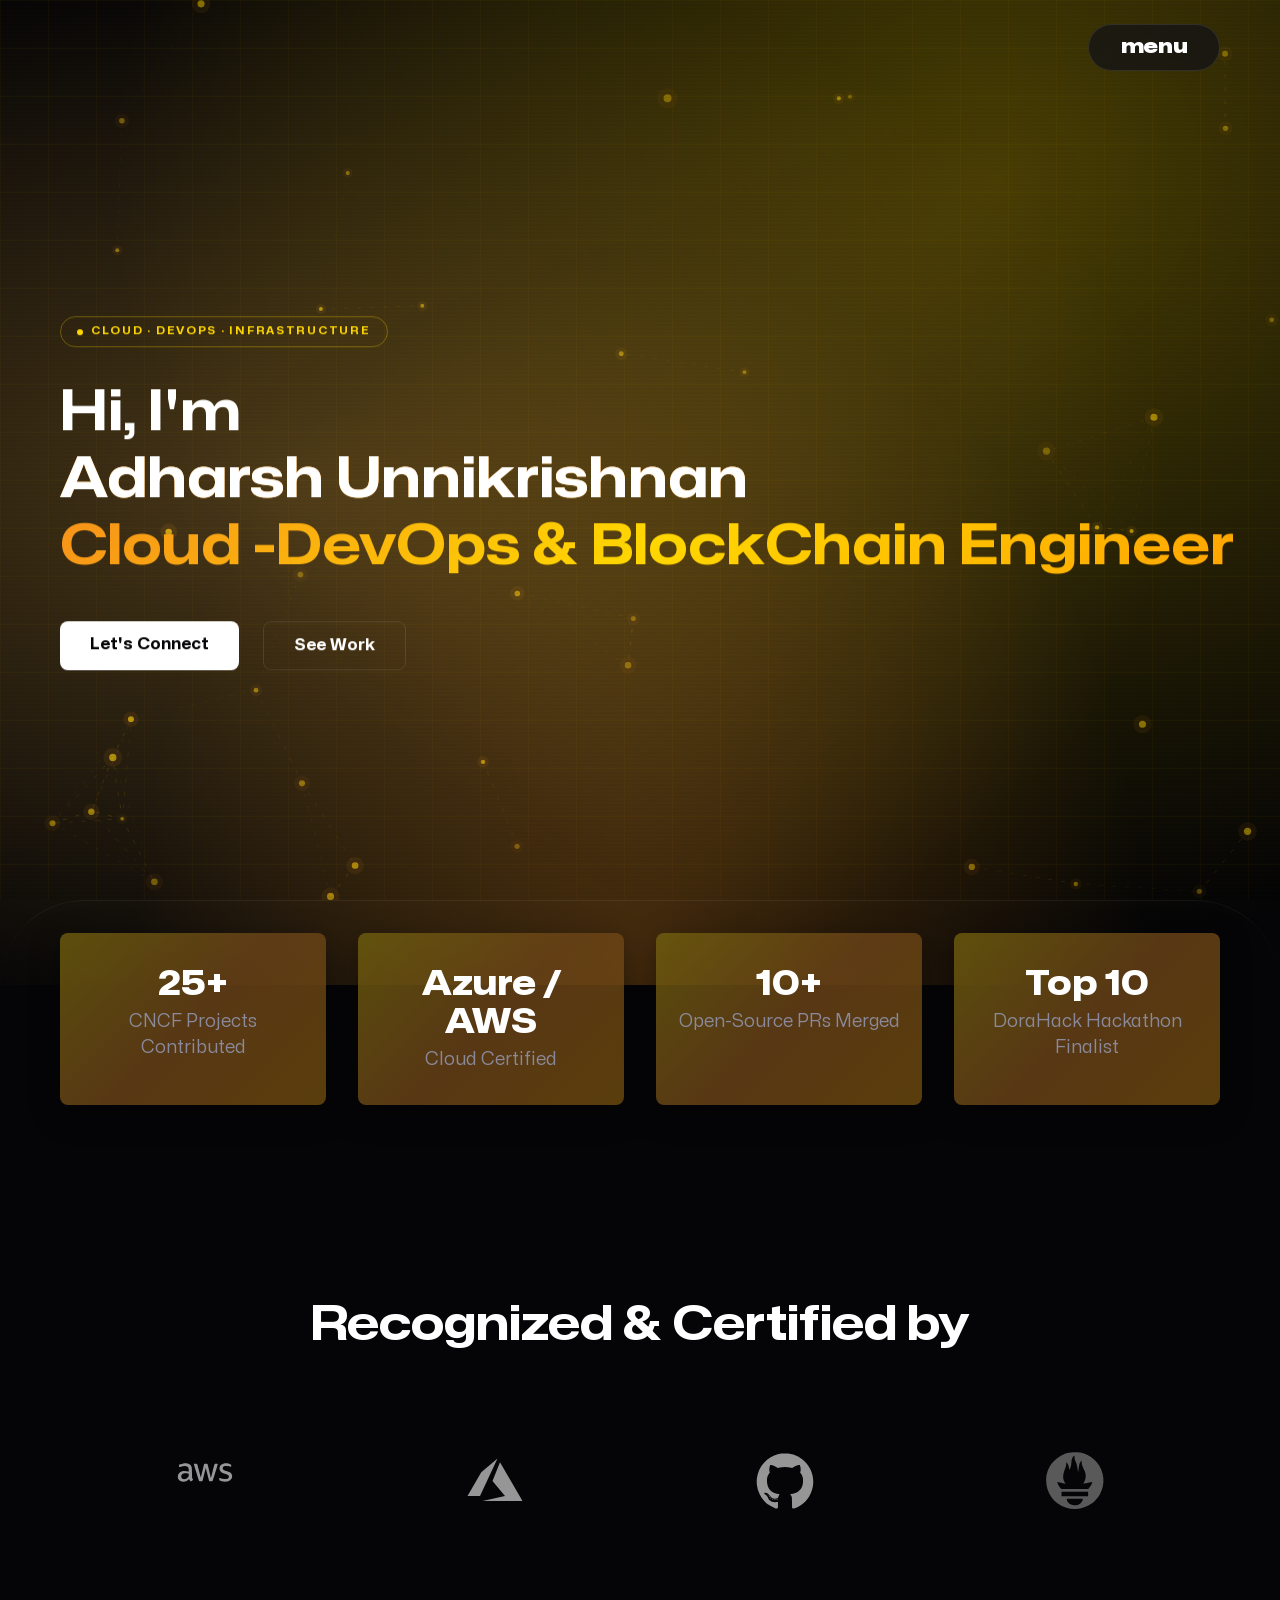
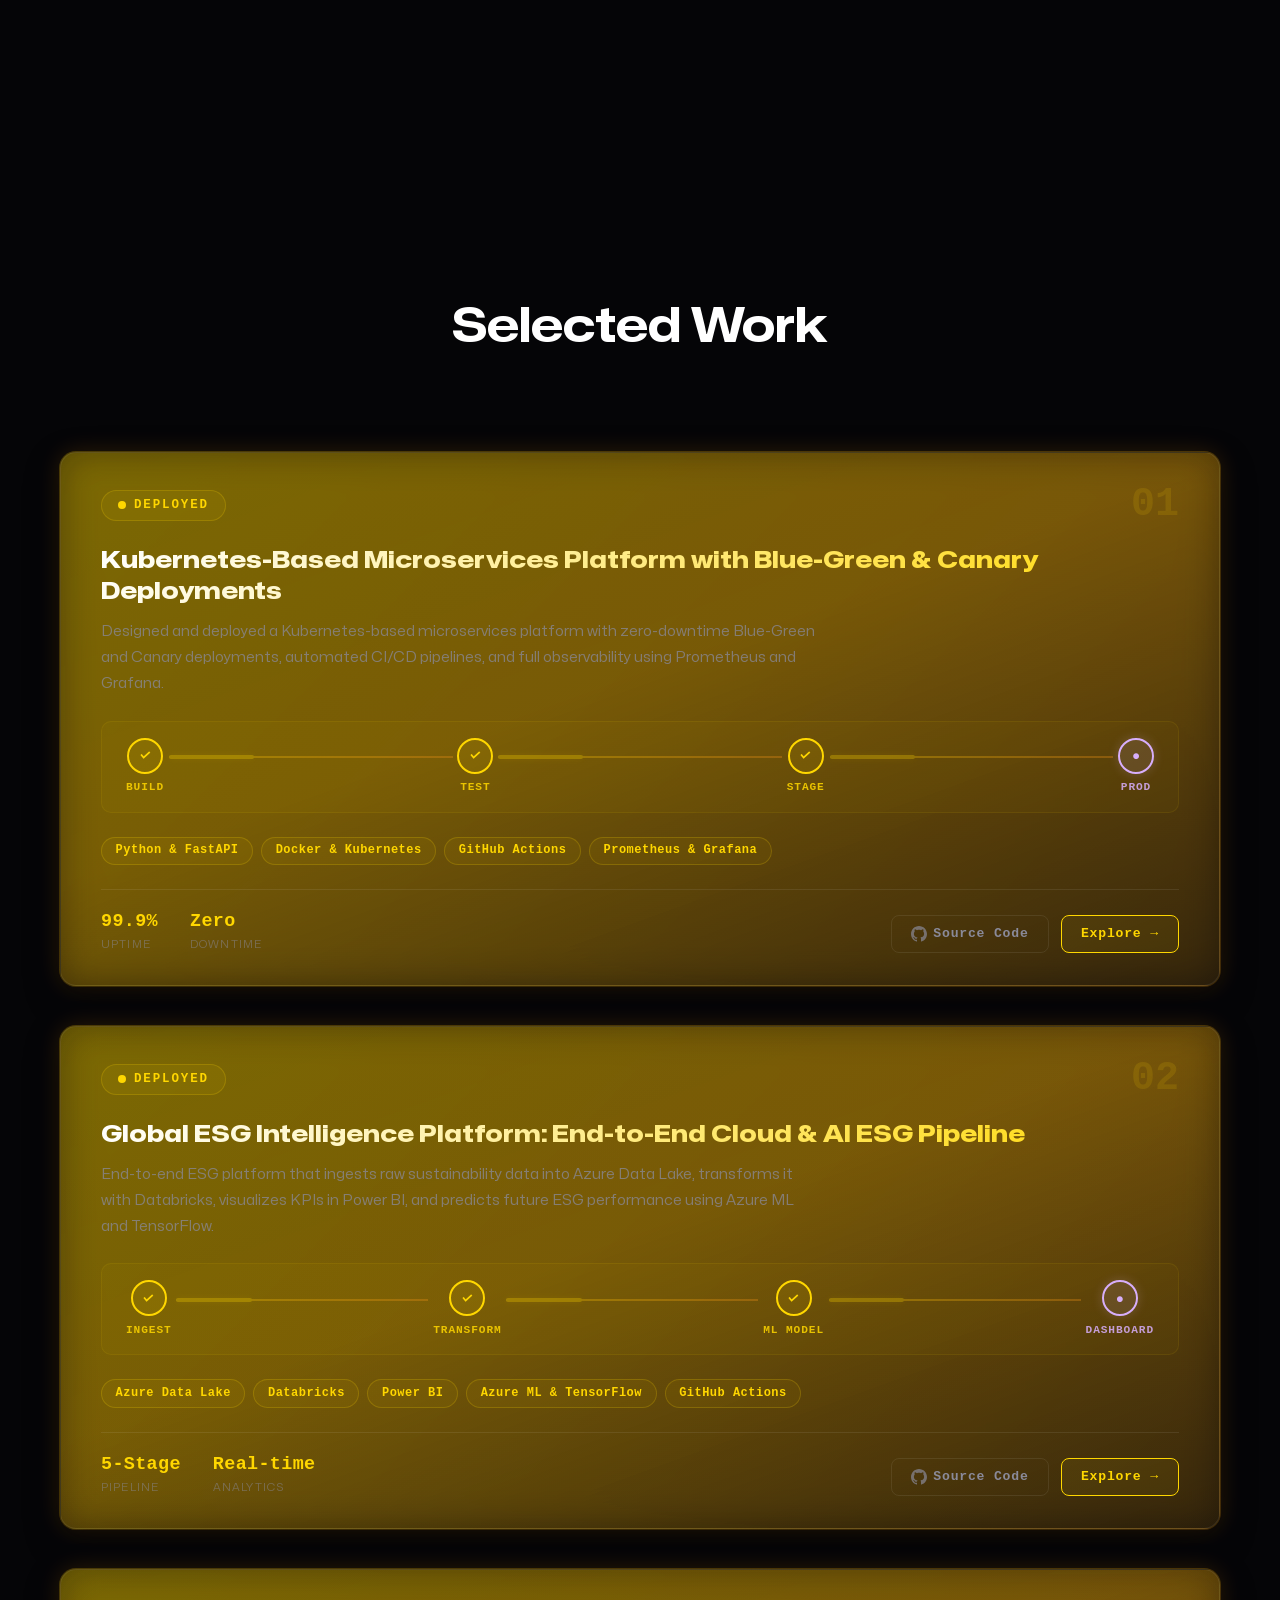
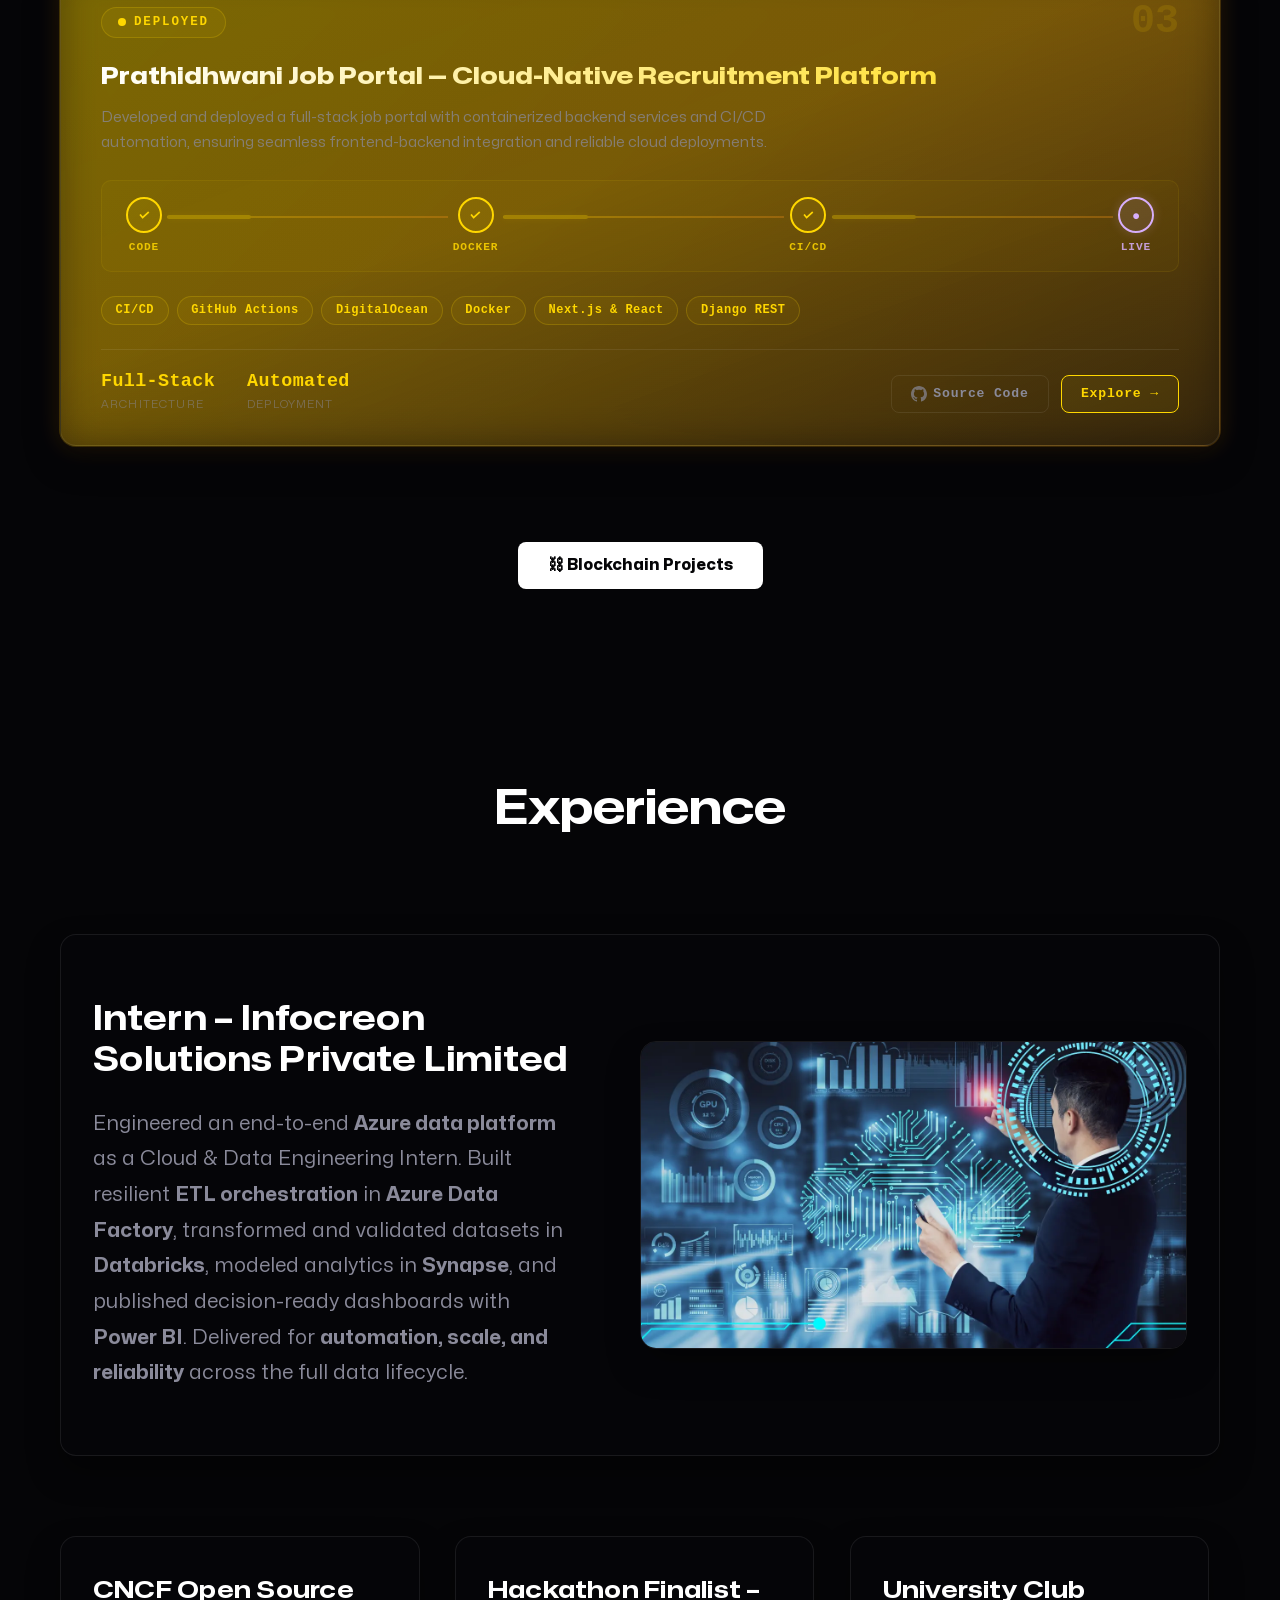
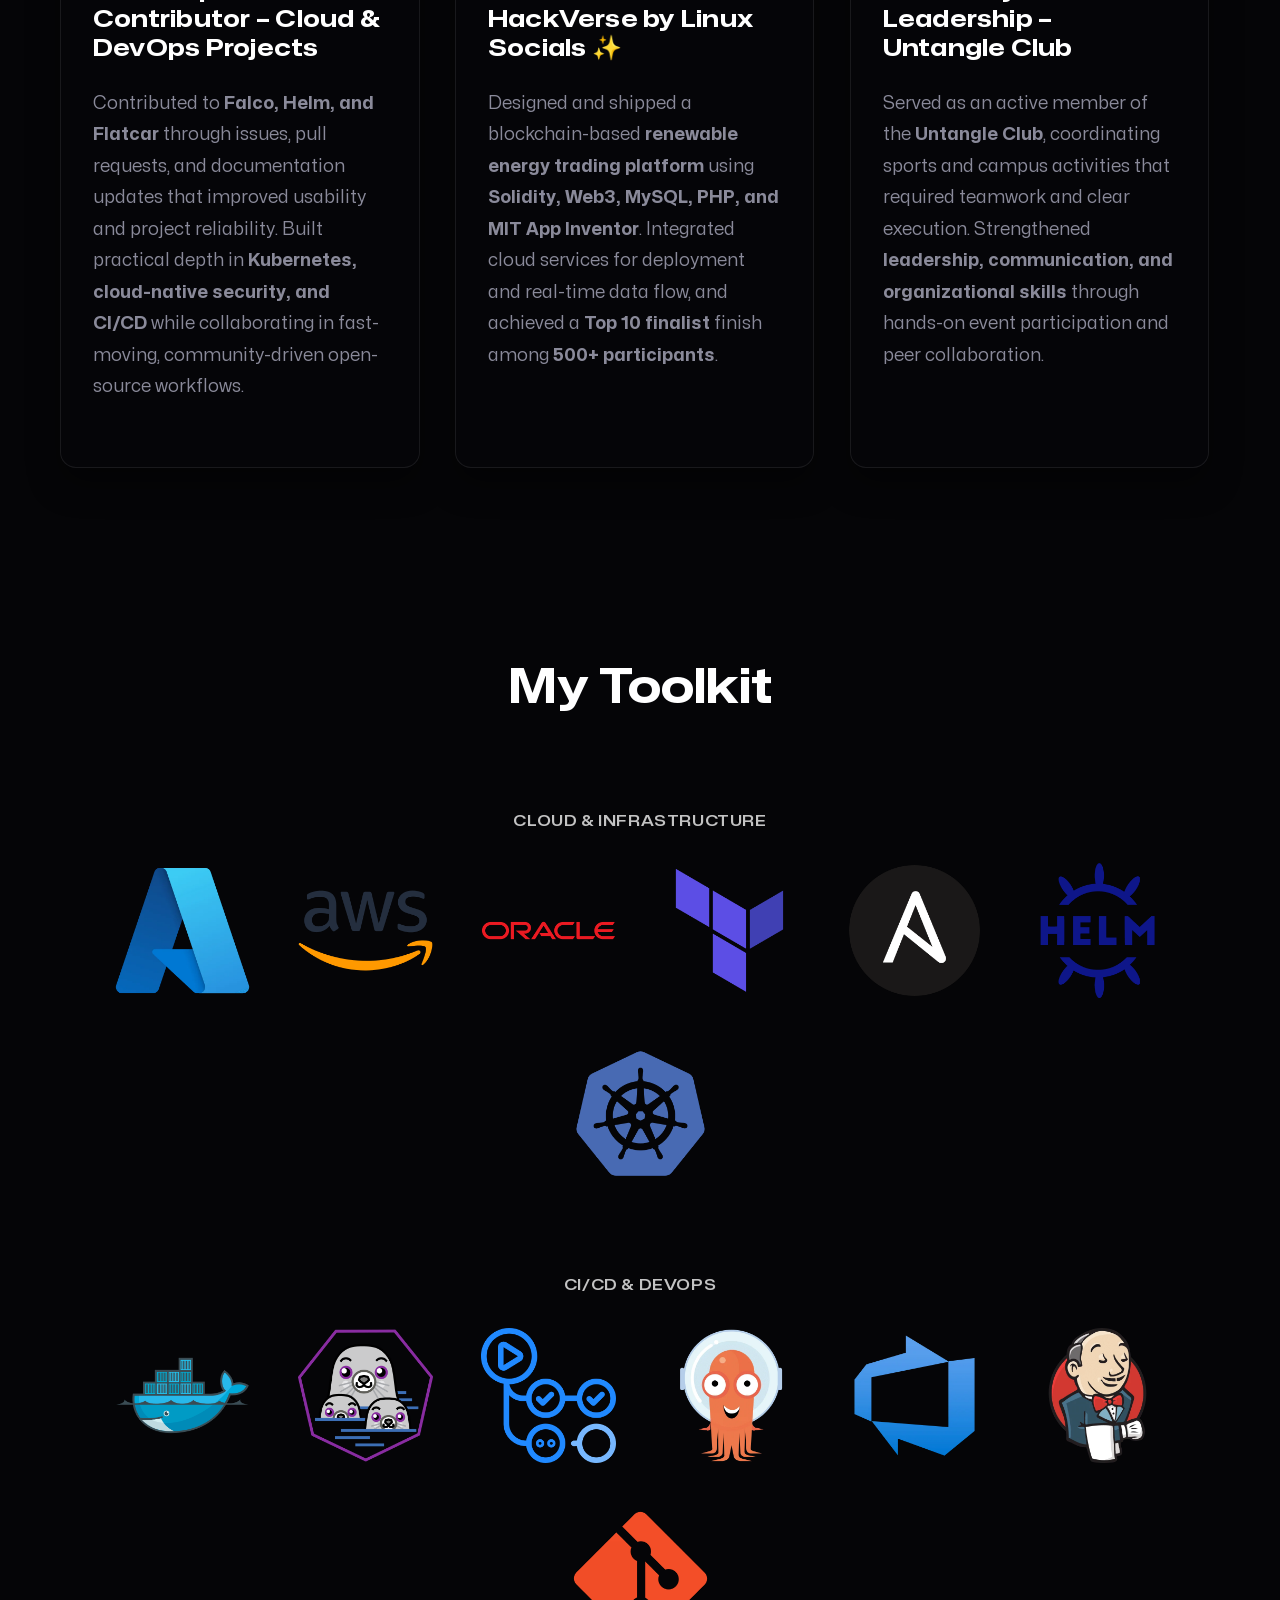
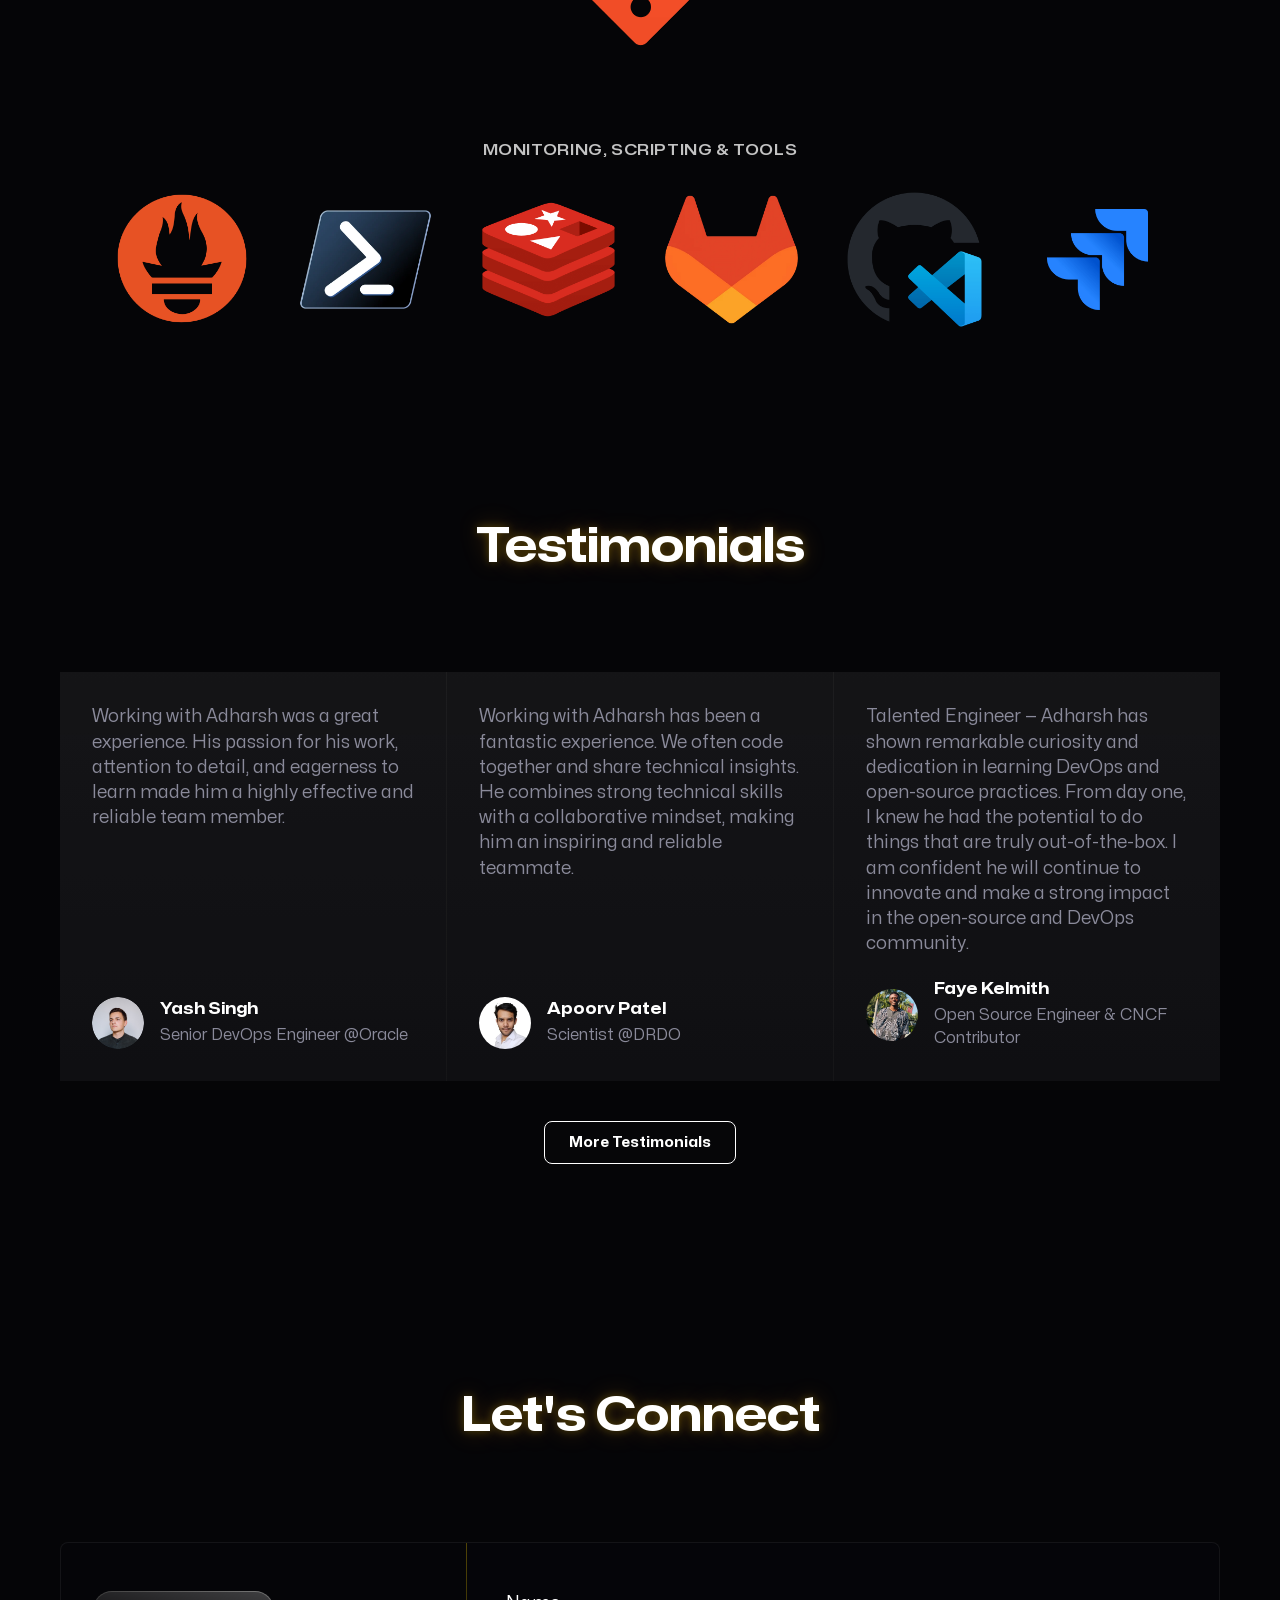
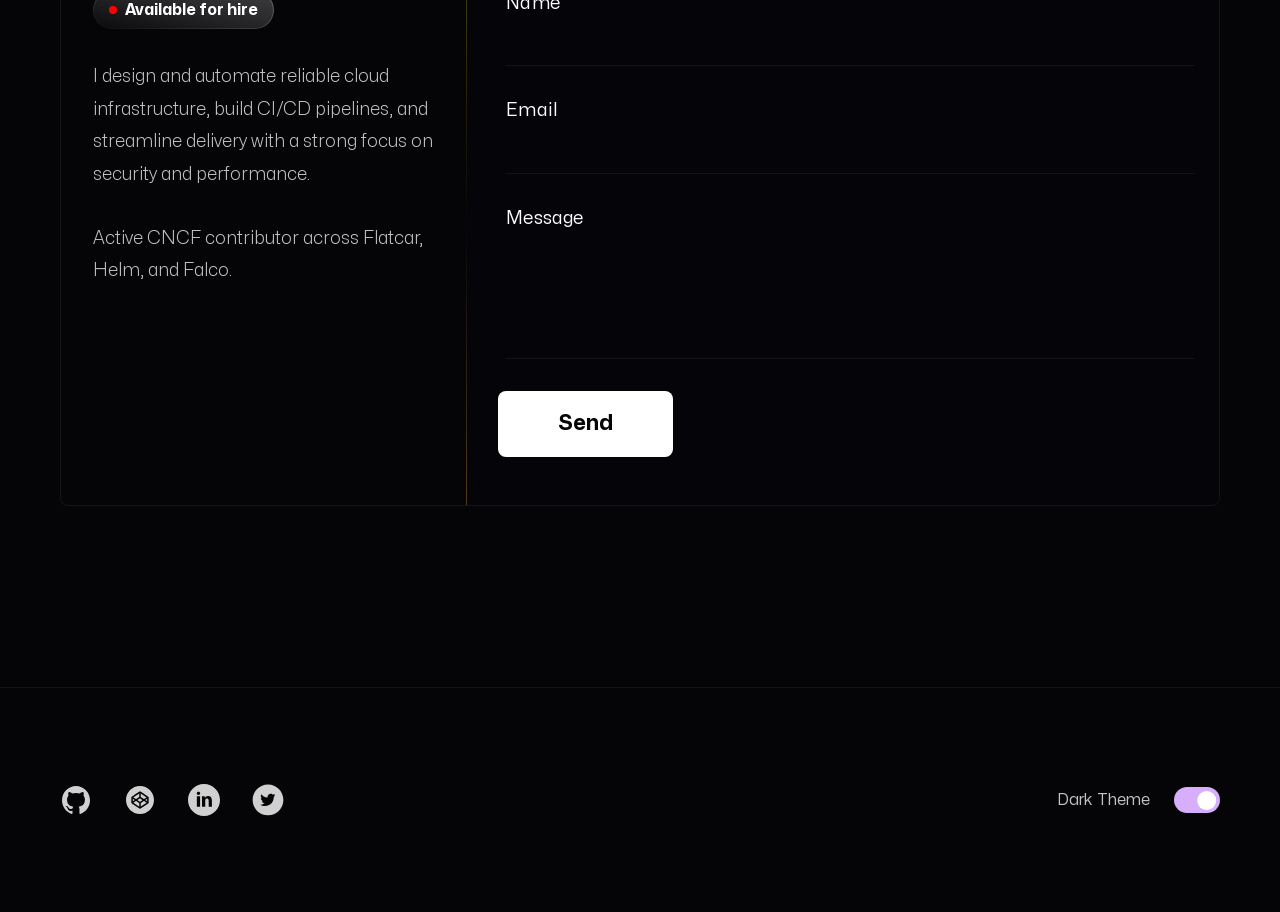
==== index.html @ bba08b2e "added all files together" ====
<!DOCTYPE html>
<html lang="en">
  <head>
    <meta charset="UTF-8" />
    <meta http-equiv="X-UA-Compatible" content="IE=edge" />
    <meta name="viewport" content="width=device-width, initial-scale=1.0" />
    <meta name="robots" content="index, follow" />

    <!-- Read and update content attributes accordingly  -->

    <meta
      name="description"
      content="Welcome to my portfolio website. Cloud & DevOps Engineer skilled in Azure, Data Engineering, CI/CD, Docker, Kubernetes, and Open-Source Contributions. Explore my projects, research, and achievements in cloud-native technologies and data platforms."/>

    <!-- Google / Search Engine Tags -->
<meta itemprop="name" content="Adharsh Unnikrishnan Portfolio">
<meta itemprop="description" content="Welcome to my portfolio website. Cloud & DevOps Engineer skilled in Azure, Data Engineering, CI/CD, Docker, Kubernetes, and Open-Source Contributions. Explore my projects, research, and achievements in cloud-native technologies and data platforms.">

<!-- Reference screenshot of updated site's header in place of content -->
<meta itemprop="image" content="assets/images/sharing-card.png">

<!-- Facebook Meta Tags -->
<meta property="og:url" content="https://ossportfolio.netlify.app">
<meta property="og:type" content="website">
<meta property="og:title" content="Adharsh Unnikrishnan Portfolio">
<meta property="og:description" content="Welcome to my portfolio website. Cloud & DevOps Engineer skilled in Azure, Data Engineering, CI/CD, Docker, Kubernetes, and Open-Source Contributions. Explore my projects, research, and achievements in cloud-native technologies and data platforms">

<!-- Reference screenshot of updated site's header in content -->
<meta property="og:image" content="assets/images/sharing-card.png">

<!-- Twitter Meta Tags -->
<meta name="twitter:card" content="summary_large_image">
<meta name="twitter:title" content="Adharsh Unnikrishnan Portfolio">
<meta name="twitter:description" content="Welcome to my portfolio website. Cloud & DevOps Engineer skilled in Azure, Data Engineering, CI/CD, Docker, Kubernetes, and Open-Source Contributions. Explore my projects, research, and achievements in cloud-native technologies and data platforms.">

<!-- Reference screenshot of updated site's header in content -->
<meta name="twitter:image" content="assets/images/sharing-card.png">


    <link rel="icon" href="assets/images/favicon-gold.svg" type="image/svg+xml" />
    <link rel="alternate icon" href="assets/images/favicons.png" type="image/png" />

    <!-- Preloading fonts for better performance -->

    <link
      rel="preload"
      href="assets/fonts/Mona-Sans.woff2"
      as="font"
      type="font/woff2"
      crossorigin
    />

    <link rel="stylesheet" href="style.css"  />
    <script src="script.js" defer></script>

    <!-- Your name here -->
    <title>Adharsh Unnikrishnan</title>
  </head>

  <body>

    <script>
      const theme = localStorage.getItem("theme") || "dark";
      document.body.classList.add(theme);
    </script>

    <!-- Blockchain animated background canvas -->
    <canvas id="cloud-canvas"></canvas>
    <!-- Scanline overlay -->
    <div class="scanline-overlay"></div>

    <!-- Mobile sticky CTA bar -->
    <div class="mobile-cta">
      <a href="#contact" class="btn btn-cta mobile-cta-btn">Get in Touch</a>
      <a href="https://github.com/adharsh277" target="_blank" rel="noopener" class="btn btn-secondary mobile-cta-btn">Resume</a>
    </div>

    <header class="header">

      <div class="menu-btn-container">
        <div class="container">
          <button type="button"  class="menu-btn">menu</button>
        </div>
      </div>

      <nav class="nav hidden">
        <ol class="nav-items">
          <li class="nav-item"><a href="#">Home</a></li>
          <li class="nav-item"><a href="#work">My Work</a></li>
          <li class="nav-item"><a href="#blog">Experience</a></li>
          <li class="nav-item"><a href="#skills">My Skills</a></li>
          <li class="nav-item">
            <a href="#contact" data-focused="last-focused">Contact</a>
          </li>
        </ol>
      </nav>

      <div class="container">
        <div class="header-textbox">
          <!-- Futuristic badge -->
          <div class="hero-badge">
            <span class="hero-badge-dot"></span>
            CLOUD &middot; DEVOPS &middot; INFRASTRUCTURE
          </div>
          <!-- Replace with your name and job title -->
          <h1 class="h1">
            <span>Hi, I'm <span class="glitch" data-text="Adharsh Unnikrishnan">Adharsh Unnikrishnan</span></span>
            <span class="gradient-text-hero">Cloud -DevOps & BlockChain Engineer</span>
          </h1>

          <!-- Add a small introductory paragraph about yourself -->
          <p class="header-text">
            
          </p>

          <div class="header-btns">
            <a href="#contact" class="btn btn-cta">Let's Connect</a>
            <a href="#work" class="btn btn-secondary">See Work</a>
          </div>
        </div>
      </div>
    </header>

    <main>
      <!-- Open Source & Certifications highlight strip -->
      <section class="highlights">
        <div class="container">
          <div class="highlights-grid">
            <div class="highlight-card glass-card">
              <span class="highlight-number">25+</span>
              <span class="highlight-label">CNCF Projects Contributed</span>
            </div>
            <div class="highlight-card glass-card">
              <span class="highlight-number">Azure / AWS</span>
              <span class="highlight-label">Cloud Certified</span>
            </div>
            <div class="highlight-card glass-card">
              <span class="highlight-number">10+</span>
              <span class="highlight-label">Open-Source PRs Merged</span>
            </div>
            <div class="highlight-card glass-card">
              <span class="highlight-number">Top 10</span>
              <span class="highlight-label">DoraHack Hackathon Finalist</span>
            </div>
          </div>
        </div>
      </section>

      <section class="client">
        <div class="container">
          <h2 class="h2">Recognized & Certified by</h2>
          <div class="logos">
            <!-- Replace alt with client/company name and src attributes of images with path to relative img of client logo -->
            <div class="logo-group">
              <img
                loading="lazy"
                src="assets/images/trusted-by/stripe.svg"
                alt="Ideacraft"
                class="logo hide to-top"
              />

              <img
                loading="lazy"
                src="assets/images/trusted-by/datastax.svg"
                alt="Golden grid"
                class="logo"
              />

              <img
                loading="lazy"
                src="assets/images/trusted-by/coke.svg"
                alt="Theia"
                class="logo hide to-bottom"
              />
            </div>
            <div class="logo-group">
              <img
                loading="lazy"
                src="assets/images/trusted-by/gm.svg"
                alt="General motors"
                class="logo hide to-top"
              />

              <img
                loading="lazy"
                src="assets/images/trusted-by/shares.svg"
                alt="Chippy"
                class="logo"
              />
              <img
                loading="lazy"
                src="assets/images/trusted-by/shopify.svg"
                alt="Shopify"
                class="logo hide to-bottom"
              />
            </div>
            <div class="logo-group">
              <img
                loading="lazy"
                src="assets/images/trusted-by/agency-elevation.svg"
                alt="Agency elevation"
                class="logo hide to-top"
              /><img
                loading="lazy"
                src="assets/images/trusted-by/gitlab.svg"
                alt="Ron jones"
                class="logo"
              /><img
                loading="lazy"
                src="assets/images/trusted-by/duolingo.svg"
                alt="Mighty furniture's"
                class="logo hide to-bottom"
              />
            </div>
            <div class="logo-group">
              <img
                loading="lazy"
                src="assets/images/trusted-by/coyote.svg"
                alt="Bulls eye"
                class="logo hide to-top"
              />
              <img
                loading="lazy"
                src="assets/images/trusted-by/astrato.svg"
                alt="Chippy"
                class="logo"
              />
              <img
                loading="lazy"
                src="assets/images/trusted-by/mercado.svg"
                alt="Fastlane"
                class="logo hide to-bottom"
              />
            </div>
          </div>
        </div>
      </section>

      <section class="work">
        <div class="container">
          <h2 class="h2" id="work">Selected Work</h2>

          <div class="deploy-grid">

            <!-- Deployment Card 1 -->
            <article class="deploy-card" data-status="live">
              <div class="deploy-card-glow"></div>
              <div class="deploy-card-inner glass-card-premium">
                <div class="deploy-card-top">
                  <div class="deploy-status">
                    <span class="deploy-status-dot"></span>
                    <span class="deploy-status-text">DEPLOYED</span>
                  </div>
                  <span class="deploy-index">01</span>
                </div>

                <h3 class="deploy-title">Kubernetes-Based Microservices Platform with Blue-Green & Canary Deployments</h3>

                <p class="deploy-desc">
                  Designed and deployed a Kubernetes-based microservices platform with zero-downtime Blue-Green and Canary deployments, automated CI/CD pipelines, and full observability using Prometheus and Grafana.
                </p>

                <!-- Pipeline visualization -->
                <div class="deploy-pipeline">
                  <div class="pipeline-stage completed">
                    <span class="pipeline-icon">&#x2713;</span>
                    <span class="pipeline-label">Build</span>
                  </div>
                  <div class="pipeline-connector"></div>
                  <div class="pipeline-stage completed">
                    <span class="pipeline-icon">&#x2713;</span>
                    <span class="pipeline-label">Test</span>
                  </div>
                  <div class="pipeline-connector"></div>
                  <div class="pipeline-stage completed">
                    <span class="pipeline-icon">&#x2713;</span>
                    <span class="pipeline-label">Stage</span>
                  </div>
                  <div class="pipeline-connector"></div>
                  <div class="pipeline-stage completed live">
                    <span class="pipeline-icon">&#x25CF;</span>
                    <span class="pipeline-label">Prod</span>
                  </div>
                </div>

                <div class="deploy-tech">
                  <span class="deploy-pill">Python & FastAPI</span>
                  <span class="deploy-pill">Docker & Kubernetes</span>
                  <span class="deploy-pill">GitHub Actions</span>
                  <span class="deploy-pill">Prometheus & Grafana</span>
                </div>

                <div class="deploy-footer">
                  <div class="deploy-metrics">
                    <div class="deploy-metric">
                      <span class="deploy-metric-val">99.9%</span>
                      <span class="deploy-metric-lbl">Uptime</span>
                    </div>
                    <div class="deploy-metric">
                      <span class="deploy-metric-val">Zero</span>
                      <span class="deploy-metric-lbl">Downtime</span>
                    </div>
                  </div>
                  <div class="deploy-actions">
                    <a href="https://github.com/adharsh277/devops-microservices-platform" target="_blank" rel="noopener" class="deploy-link">
                      <svg width="16" height="16" viewBox="0 0 24 24" fill="currentColor"><path d="M12 0c-6.626 0-12 5.373-12 12 0 5.302 3.438 9.8 8.207 11.387.599.111.793-.261.793-.577v-2.234c-3.338.726-4.033-1.416-4.033-1.416-.546-1.387-1.333-1.756-1.333-1.756-1.089-.745.083-.729.083-.729 1.205.084 1.839 1.237 1.839 1.237 1.07 1.834 2.807 1.304 3.492.997.107-.775.418-1.305.762-1.604-2.665-.305-5.467-1.334-5.467-5.931 0-1.311.469-2.381 1.236-3.221-.124-.303-.535-1.524.117-3.176 0 0 1.008-.322 3.301 1.23.957-.266 1.983-.399 3.003-.404 1.02.005 2.047.138 3.006.404 2.291-1.552 3.297-1.23 3.297-1.23.653 1.653.242 2.874.118 3.176.77.84 1.235 1.911 1.235 3.221 0 4.609-2.807 5.624-5.479 5.921.43.372.823 1.102.823 2.222v3.293c0 .319.192.694.801.576 4.765-1.589 8.199-6.086 8.199-11.386 0-6.627-5.373-12-12-12z"/></svg>
                      Source Code
                    </a>
                    <a href="https://github.com/adharsh277/devops-microservices-platform" target="_blank" rel="noopener" class="deploy-link deploy-link-primary">
                      Explore &rarr;
                    </a>
                  </div>
                </div>

              </div>
            </article>

            <!-- Deployment Card 2 -->
            <article class="deploy-card" data-status="live">
              <div class="deploy-card-glow"></div>
              <div class="deploy-card-inner glass-card-premium">
                <div class="deploy-card-top">
                  <div class="deploy-status">
                    <span class="deploy-status-dot"></span>
                    <span class="deploy-status-text">DEPLOYED</span>
                  </div>
                  <span class="deploy-index">02</span>
                </div>

                <h3 class="deploy-title">Global ESG Intelligence Platform: End-to-End Cloud & AI ESG Pipeline</h3>

                <p class="deploy-desc">
                  End-to-end ESG platform that ingests raw sustainability data into Azure Data Lake, transforms it with Databricks, visualizes KPIs in Power BI, and predicts future ESG performance using Azure ML and TensorFlow.
                </p>

                <div class="deploy-pipeline">
                  <div class="pipeline-stage completed">
                    <span class="pipeline-icon">&#x2713;</span>
                    <span class="pipeline-label">Ingest</span>
                  </div>
                  <div class="pipeline-connector"></div>
                  <div class="pipeline-stage completed">
                    <span class="pipeline-icon">&#x2713;</span>
                    <span class="pipeline-label">Transform</span>
                  </div>
                  <div class="pipeline-connector"></div>
                  <div class="pipeline-stage completed">
                    <span class="pipeline-icon">&#x2713;</span>
                    <span class="pipeline-label">ML Model</span>
                  </div>
                  <div class="pipeline-connector"></div>
                  <div class="pipeline-stage completed live">
                    <span class="pipeline-icon">&#x25CF;</span>
                    <span class="pipeline-label">Dashboard</span>
                  </div>
                </div>

                <div class="deploy-tech">
                  <span class="deploy-pill">Azure Data Lake</span>
                  <span class="deploy-pill">Databricks</span>
                  <span class="deploy-pill">Power BI</span>
                  <span class="deploy-pill">Azure ML & TensorFlow</span>
                  <span class="deploy-pill">GitHub Actions</span>
                </div>

                <div class="deploy-footer">
                  <div class="deploy-metrics">
                    <div class="deploy-metric">
                      <span class="deploy-metric-val">5-Stage</span>
                      <span class="deploy-metric-lbl">Pipeline</span>
                    </div>
                    <div class="deploy-metric">
                      <span class="deploy-metric-val">Real-time</span>
                      <span class="deploy-metric-lbl">Analytics</span>
                    </div>
                  </div>
                  <div class="deploy-actions">
                    <a href="https://github.com/adharsh277/Global-ESG-Intelligence-Platform" target="_blank" rel="noopener" class="deploy-link">
                      <svg width="16" height="16" viewBox="0 0 24 24" fill="currentColor"><path d="M12 0c-6.626 0-12 5.373-12 12 0 5.302 3.438 9.8 8.207 11.387.599.111.793-.261.793-.577v-2.234c-3.338.726-4.033-1.416-4.033-1.416-.546-1.387-1.333-1.756-1.333-1.756-1.089-.745.083-.729.083-.729 1.205.084 1.839 1.237 1.839 1.237 1.07 1.834 2.807 1.304 3.492.997.107-.775.418-1.305.762-1.604-2.665-.305-5.467-1.334-5.467-5.931 0-1.311.469-2.381 1.236-3.221-.124-.303-.535-1.524.117-3.176 0 0 1.008-.322 3.301 1.23.957-.266 1.983-.399 3.003-.404 1.02.005 2.047.138 3.006.404 2.291-1.552 3.297-1.23 3.297-1.23.653 1.653.242 2.874.118 3.176.77.84 1.235 1.911 1.235 3.221 0 4.609-2.807 5.624-5.479 5.921.43.372.823 1.102.823 2.222v3.293c0 .319.192.694.801.576 4.765-1.589 8.199-6.086 8.199-11.386 0-6.627-5.373-12-12-12z"/></svg>
                      Source Code
                    </a>
                    <a href="https://github.com/adharsh277/Global-ESG-Intelligence-Platform" target="_blank" rel="noopener" class="deploy-link deploy-link-primary">
                      Explore &rarr;
                    </a>
                  </div>
                </div>

              </div>
            </article>

            <!-- Deployment Card 3 -->
            <article class="deploy-card" data-status="live">
              <div class="deploy-card-glow"></div>
              <div class="deploy-card-inner glass-card-premium">
                <div class="deploy-card-top">
                  <div class="deploy-status">
                    <span class="deploy-status-dot"></span>
                    <span class="deploy-status-text">DEPLOYED</span>
                  </div>
                  <span class="deploy-index">03</span>
                </div>

                <h3 class="deploy-title">Prathidhwani Job Portal — Cloud-Native Recruitment Platform</h3>

                <p class="deploy-desc">
                  Developed and deployed a full-stack job portal with containerized backend services and CI/CD automation, 
                  ensuring seamless frontend-backend integration and reliable cloud deployments.
                </p>

                <div class="deploy-pipeline">
                  <div class="pipeline-stage completed">
                    <span class="pipeline-icon">&#x2713;</span>
                    <span class="pipeline-label">Code</span>
                  </div>
                  <div class="pipeline-connector"></div>
                  <div class="pipeline-stage completed">
                    <span class="pipeline-icon">&#x2713;</span>
                    <span class="pipeline-label">Docker</span>
                  </div>
                  <div class="pipeline-connector"></div>
                  <div class="pipeline-stage completed">
                    <span class="pipeline-icon">&#x2713;</span>
                    <span class="pipeline-label">CI/CD</span>
                  </div>
                  <div class="pipeline-connector"></div>
                  <div class="pipeline-stage completed live">
                    <span class="pipeline-icon">&#x25CF;</span>
                    <span class="pipeline-label">Live</span>
                  </div>
                </div>

                <div class="deploy-tech">
                  <span class="deploy-pill">CI/CD</span>
                  <span class="deploy-pill">GitHub Actions</span>
                  <span class="deploy-pill">DigitalOcean</span>
                  <span class="deploy-pill">Docker</span>
                  <span class="deploy-pill">Next.js & React</span>
                  <span class="deploy-pill">Django REST</span>
                </div>

                <div class="deploy-footer">
                  <div class="deploy-metrics">
                    <div class="deploy-metric">
                      <span class="deploy-metric-val">Full-Stack</span>
                      <span class="deploy-metric-lbl">Architecture</span>
                    </div>
                    <div class="deploy-metric">
                      <span class="deploy-metric-val">Automated</span>
                      <span class="deploy-metric-lbl">Deployment</span>
                    </div>
                  </div>
                  <div class="deploy-actions">
                    <a href="https://github.com/infocreon/job-portal" target="_blank" rel="noopener" class="deploy-link">
                      <svg width="16" height="16" viewBox="0 0 24 24" fill="currentColor"><path d="M12 0c-6.626 0-12 5.373-12 12 0 5.302 3.438 9.8 8.207 11.387.599.111.793-.261.793-.577v-2.234c-3.338.726-4.033-1.416-4.033-1.416-.546-1.387-1.333-1.756-1.333-1.756-1.089-.745.083-.729.083-.729 1.205.084 1.839 1.237 1.839 1.237 1.07 1.834 2.807 1.304 3.492.997.107-.775.418-1.305.762-1.604-2.665-.305-5.467-1.334-5.467-5.931 0-1.311.469-2.381 1.236-3.221-.124-.303-.535-1.524.117-3.176 0 0 1.008-.322 3.301 1.23.957-.266 1.983-.399 3.003-.404 1.02.005 2.047.138 3.006.404 2.291-1.552 3.297-1.23 3.297-1.23.653 1.653.242 2.874.118 3.176.77.84 1.235 1.911 1.235 3.221 0 4.609-2.807 5.624-5.479 5.921.43.372.823 1.102.823 2.222v3.293c0 .319.192.694.801.576 4.765-1.589 8.199-6.086 8.199-11.386 0-6.627-5.373-12-12-12z"/></svg>
                      Source Code
                    </a>
                    <a href="https://jobs.prathidhwani.org/" target="_blank" rel="noopener" class="deploy-link deploy-link-primary">
                      Explore &rarr;
                    </a>
                  </div>
                </div>

              </div>
            </article>

          </div>

          <div class="work-see-more">
            <a href="blockchain.html" class="btn btn-cta work-see-more-btn">
              &#x26D3; Blockchain Projects
            </a>
          </div>
        </div>
      </section>



      <section class="article">
        <div class="container">
          <h2 class="h2" id="blog">Experience</h2>
          <div class="article-boxes">
            <article class="article-box featured-article">
              <div class="article-textbox">
                <div>
                  <h3 class="h3">
                    Intern – Infocreon Solutions Private Limited
                  </h3>
                  <p class="article-text">
                    Engineered an end-to-end <strong>Azure data platform</strong> as a Cloud &amp; Data Engineering Intern.
                    Built resilient <strong>ETL orchestration</strong> in <strong>Azure Data Factory</strong>, transformed and validated
                    datasets in <strong>Databricks</strong>, modeled analytics in <strong>Synapse</strong>, and published
                    decision-ready dashboards with <strong>Power BI</strong>.
                    Delivered for <strong>automation, scale, and reliability</strong> across the full data lifecycle.

                  </p>
                </div>
                <div class="article-info">
  
                </div>
              </div>
              <picture class="article-illustration">
                <img
                  src="assets/images/featured-blog.webp"
                  alt="MacBook Pro"
                  loading="lazy"
                />
              </picture>
            </article>
            <article class="article-box">
              <div class="article-textbox">
                <div>
                  <h3 class="h4">CNCF Open Source Contributor – Cloud &amp; DevOps Projects</h3>
                  <p class="article-text">
                    Contributed to <strong>Falco, Helm, and Flatcar</strong> through issues, pull requests,
                    and documentation updates that improved usability and project reliability.
                    Built practical depth in <strong>Kubernetes, cloud-native security, and CI/CD</strong>
                    while collaborating in fast-moving, community-driven open-source workflows.

                  </p>
                </div>
                <div class="article-info">
                  <span class="reaction-count">
                    <!-- <img
                      src="./assets/images/heart-outline.svg"
                      alt="heart"
                      loading="lazy"
                    />
                    47 -->
                  </span>
                </div>
              </div>
            </article>
            <article class="article-box">
              <div class="article-textbox">
                <div>
                  <h3 class="h4">
                    Hackathon Finalist – HackVerse by Linux Socials ✨
                  </h3>
                  <p class="article-text">
                    Designed and shipped a blockchain-based <strong>renewable energy trading platform</strong>
                    using <strong>Solidity, Web3, MySQL, PHP, and MIT App Inventor</strong>.
                    Integrated cloud services for deployment and real-time data flow, and achieved
                    a <strong>Top 10 finalist</strong> finish among <strong>500+ participants</strong>.
                  </p>
                </div>
                <div class="article-info">
                 
                  <span class="reaction-count">
                    <!-- <img
                      src="./assets/images/heart-outline.svg"
                      alt="heart"
                      loading="lazy"
                    />
                    177 -->
                  </span>
                </div>
              </div>
            </article>
            <article class="article-box">
              <div class="article-textbox">
                <div>
                  <h3 class="h4">University Club Leadership – Untangle Club</h3>
                  <div class="article-text">
                    Served as an active member of the <strong>Untangle Club</strong>, coordinating sports
                    and campus activities that required teamwork and clear execution.
                    Strengthened <strong>leadership, communication, and organizational skills</strong>
                    through hands-on event participation and peer collaboration.
                  </div>
                </div>
                <div class="article-info">
                  <span class="reaction-count">
                    <!-- <img
                      loading="lazy"
                      src="./assets/images/heart-outline.svg"
                      alt="heart"
                    />
                    350 -->
                  </span>
                </div>
              </div>
            </article>
          </div>
        </div>
      </section>

      <!-- Update skills-img src, alt  and title attributes I have added some other logos in assets/images/skill for your convenience feel free to pick one if required  -->

      <section class="skills">
        <div class="container">
          <h2 class="h2" id="skills">My Toolkit</h2>

          <div class="skills-category">
            <h3 class="skills-category-title">Cloud & Infrastructure</h3>
            <div class="skills-imgs">
              <img src="assets/images/skills/js.webp" alt="Azure" class="skills-img" loading="lazy" title="Azure" width="135" height="135">
              <img src="assets/images/skills/graphql.webp" alt="AWS" class="skills-img" loading="lazy" title="AWS" width="135" height="135">
              <img src="assets/images/skills/typescript.webp" alt="Oracle OCI" class="skills-img" loading="lazy" title="Oracle OCI" width="135" height="135">
              <img src="assets/images/skills/next-js.webp" alt="Terraform" class="skills-img" loading="lazy" title="Terraform" width="135" height="135">
              <img src="assets/images/skills/Ansible.webp" alt="Ansible" class="skills-img" loading="lazy" title="Ansible" width="135" height="135">
              <img src="assets/images/skills/shell.webp" alt="Helm" class="skills-img" loading="lazy" title="Helm" width="135" height="135">
              <img src="assets/images/skills/rust.webp" alt="Kubernetes" class="skills-img" loading="lazy" title="Kubernetes" width="135" height="135">
            </div>
          </div>

          <div class="skills-category">
            <h3 class="skills-category-title">CI/CD & DevOps</h3>
            <div class="skills-imgs">
              <img src="assets/images/skills/react.webp" alt="Docker" class="skills-img" loading="lazy" title="Docker" width="135" height="135">
              <img src="assets/images/skills/podman.webp" alt="Podman" class="skills-img" loading="lazy" title="Podman" width="135" height="135">
              <img src="assets/images/skills/html.webp" alt="GitHub Actions" class="skills-img" loading="lazy" title="GitHub Actions" width="135" height="135">
              <img src="assets/images/skills/argocd.webp" alt="Argo CD" class="skills-img" loading="lazy" title="Argo CD" width="135" height="135">
              <img src="assets/images/skills/azuredevops.webp" alt="Azure DevOps" class="skills-img" loading="lazy" title="Azure DevOps" width="135" height="135">
              <img src="assets/images/skills/a11y.webp" alt="Jenkins" class="skills-img" loading="lazy" title="Jenkins" width="135" height="135">
              <img src="assets/images/skills/git.webp" alt="Git" class="skills-img" loading="lazy" title="Git" width="135" height="135">
            </div>
          </div>

          <div class="skills-category">
            <h3 class="skills-category-title">Monitoring, Scripting & Tools</h3>
            <div class="skills-imgs">
              <img src="assets/images/skills/svelte.webp" alt="Grafana" class="skills-img" loading="lazy" title="Grafana" width="135" height="135">
              <img src="assets/images/skills/powershell.webp" alt="PowerShell" class="skills-img" loading="lazy" title="PowerShell" width="135" height="135">
              <img src="assets/images/skills/node-js.webp" alt="Redis" class="skills-img" loading="lazy" title="Redis" width="135" height="135">
              <img src="assets/images/skills/gitlab.webp" alt="GitLab" class="skills-img" loading="lazy" title="GitLab" width="135" height="135">
              <img src="assets/images/skills/githubcodespace.webp" alt="Codespaces" class="skills-img" loading="lazy" title="Codespaces" width="135" height="135">
              <img src="assets/images/skills/jira.webp" alt="Jira" class="skills-img" loading="lazy" title="Jira" width="135" height="135">
            </div>
          </div>

        </div>
      </section>

      <!-- Testimonials section with show/hide for 4-6 -->

      <section>
        <h2 class="h2 section-title-glow">Testimonials</h2>
        <div class="container">
          <ol class="testimonials">
            <li class="testimonial">
              <blockquote class="testimonial-text">
                Working with Adharsh was a great experience. His passion for his work, attention to detail, and eagerness to learn made him a highly effective and reliable team member.
              </blockquote>
              <figure class="testimonial-author">
                <img
                  src="assets/images/testimonials/rich-harris.png"
                  alt="Yash Singh"
                  loading="lazy"
                  width="52"
                  height="52"
                />
                <figcaption>
                  <h3 class="testimonial-author-name">Yash Singh</h3>
                  <p class="testimonial-author-job">Senior DevOps Engineer @Oracle</p>
                </figcaption>
              </figure>
            </li>
            <li class="testimonial">
              <blockquote class="testimonial-text">
                Working with Adharsh has been a fantastic experience. We often code together and share technical insights. 
                He combines strong technical skills with a collaborative mindset, making him an inspiring and reliable teammate.
              </blockquote>
              <figure class="testimonial-author">
                <img
                  src="assets/images/testimonials/frank-mcsherry.webp"
                  alt="Apoorv Patel"
                  loading="lazy"
                  width="52"
                  height="52"
                />
                <figcaption>
                  <h3 class="testimonial-author-name">Apoorv Patel</h3>
                  <p class="testimonial-author-job">Scientist @DRDO</p>
                </figcaption>
              </figure>
            </li>
            <li class="testimonial">
              <blockquote class="testimonial-text">
                Talented Engineer — Adharsh has shown remarkable curiosity and dedication in learning DevOps and open-source practices.
                From day one, I knew he had the potential to do things that are truly out-of-the-box.
                I am confident he will continue to innovate and make a strong impact in the open-source and DevOps community.
              </blockquote>
              <figure class="testimonial-author">
                <img
                  src="assets/images/testimonials/brian-hirsh.png"
                  alt="Faye Kelmith"
                  loading="lazy"
                  width="52"
                  height="52"
                />
                <figcaption>
                  <h3 class="testimonial-author-name">Faye Kelmith</h3>
                  <p class="testimonial-author-job">Open Source Engineer &amp; CNCF Contributor</p>
                </figcaption>
              </figure>
            </li>

            <!-- Extra testimonials — hidden by default on initial load -->
            <li class="testimonial testimonial-extra" style="display:none">
              <blockquote class="testimonial-text">
                Adharsh is a highly skilled professional. We collaborated on projects where he consistently shared innovative ideas and
                demonstrated excellent problem-solving skills. His creativity, 
                technical expertise, and proactive approach make him a standout talent.
              </blockquote>
              <figure class="testimonial-author">
                <img
                  src="assets/images/testimonials/adam.png"
                  alt="U Akshay"
                  loading="lazy"
                  width="52"
                  height="52"
                />
                <figcaption>
                  <h3 class="testimonial-author-name">U Akshay</h3>
                  <p class="testimonial-author-job">System Administrator @Siemens, Germany</p>
                </figcaption>
              </figure>
            </li>
            <li class="testimonial testimonial-extra" style="display:none">
              <blockquote class="testimonial-text">
                Adharsh and I have worked together on different CNCF projects, including Flatcar.
                He consistently shows a keen interest in debugging and resolving issues, approaching challenges with dedication and a problem-solving mindset.
                His enthusiasm and technical skills make him a valuable contributor to any open-source project.
              </blockquote>
              <figure class="testimonial-author">
                <img
                  src="assets/images/testimonials/val-head.png"
                  alt="Jon Bronicki"
                  loading="lazy"
                  width="52"
                  height="52"
                />
                <figcaption>
                  <h3 class="testimonial-author-name">Jon Bronicki</h3>
                  <p class="testimonial-author-job">SDE @Microsoft</p>
                </figcaption>
              </figure>
            </li>
            <li class="testimonial testimonial-extra" style="display:none">
              <blockquote class="testimonial-text">
                Adharsh is a highly motivated and talented engineer. During our interactions, I observed his deep technical understanding, curiosity, 
                and dedication to solving challenging problems.
                He approaches projects with enthusiasm,
                consistently contributes innovative ideas, and has the potential to excel in any technical endeavor he undertakes.
              </blockquote>
              <figure class="testimonial-author">
                <img
                  src="assets/images/testimonials/tim-satterwhite.webp"
                  alt="Terry Howe"
                  loading="lazy"
                  width="52"
                  height="52"
                />
                <figcaption>
                  <h3 class="testimonial-author-name">Terry Howe </h3>
                  <p class="testimonial-author-job">SDE @AWS</p>
                </figcaption>
              </figure>
            </li>
          </ol>
          <div class="testimonials-toggle-wrap">
            <button type="button" class="btn btn-secondary testimonials-toggle" aria-expanded="false"
              onclick="var items=document.querySelectorAll('.testimonial-extra');var show=this.getAttribute('aria-expanded')==='false';items.forEach(function(el){el.style.display=show?'flex':'none';});this.setAttribute('aria-expanded',show);this.textContent=show?'Show Less':'More Testimonials';">
              More Testimonials
            </button>
          </div>
        </div>
      </section>

      <section class="contact">
        <div class="container">
          <h2 class="h2 section-title-glow" id="contact">Let's Connect</h2>
          <div class="contact-content">
            <div class="contact-textbox">
              <!-- Please comment this component if you're not available for hire -->
              <strong href="#" class="hire-alert">
                <span class="indicator"></span>
                Available for hire
              </strong>
              <p class="contact-text">
                I design and automate reliable cloud infrastructure,
                build CI/CD pipelines, and streamline delivery with a strong focus on security and performance.
              </p>
              <p class="contact-text">
                Active CNCF contributor across Flatcar, Helm, and Falco.
              </p>
              <!-- Replace src with your signatures and name -->
              <!-- <img
                src="assets/images/signatures.png"
                alt="Adharsh U"
                class="signatures"
                loading="lazy"
              /> -->
            </div>
            <form action="#" class="contact-form" netlify>
              <div class="form-field">
                <label for="name">Name</label>
                <input type="text" name="name" id="name" required />
              </div>
              <div class="form-field">
                <label for="email">Email</label>
                <input
                  type="email"
                  name="email"
                  id="email"
                  required
                  inputmode="email"
                />
              </div>
              <div class="form-field">
                <label for="message">Message</label>
                <textarea name="message" id="message" required></textarea>
              </div>
              <button type="submit" class="btn btn-cta">Send</button>
            </form>
          </div>
        </div>
      </section>
    </main>

    <footer class="footer">
      <div class="container">
        <div class="footer-content">
          <!-- Update href and src attributes -->
          <nav>
            <ol class="footer-links">
              <li class="footer-link">
                <a title="GitHub" href="https://github.com/adharsh277" target="_blank" rel="noopener"
                  ><img
                    loading="lazy"
                    src="assets/images/social-links/github.svg"
                    alt="GitHub"
                /></a>
              </li>
              <li class="footer-link">
                <a title="Letterboxd" href="https://letterboxd.com/adharshunni0007/" target="_blank" rel="noopener"
                  ><img
                    loading="lazy"
                    src="assets/images/social-links/codepen.svg"
                    alt="Codepen"
                /></a>
              </li>
              <li class="footer-link">
                <a title="Linkedin" href="https://www.linkedin.com/in/adharsh277/" target="_blank" rel="noopener"
                  ><img
                    loading="lazy"
                    src="assets/images/social-links/linkedin.svg"
                    alt="Linkedin"
                /></a>
              </li>
              <li class="footer-link">
                <a title="Twitter" href="https://x.com/itsAdharsh" target="_blank" rel="noopener"
                  ><img
                    loading="lazy"
                    src="assets/images/social-links/twitter.svg"
                    alt="Twitter"
                /></a>
              </li>
            </ol>
          </nav>
          <!-- <p class="footer-text">
            &copy; <span>2024</span> - Template designed & developed by <a target="_blank" rel="noopener" href="https://github.com/devsyedmohsin">Syed Mohsin.</a>
          </p> -->
          <label class="theme-switch" for="theme-switch">
            <span>Dark Theme</span>
            <input type="checkbox" id="theme-switch" role="switch"/>
          </label>
        </div>
      </div>
    </footer>
  </body>
</html>
---- style.css ----
/* --------------------------------- */
/* ----- Basic Setup -----*/
/* --------------------------------- */

@font-face {
  font-family: "Mona Sans";
  src: url("assets/fonts/Mona-Sans.woff2") format("woff2 supports variations"),
    url("assets/fonts/Mona-Sans.woff2") format("woff2-variations");
  font-display: swap;
  font-weight: 200 900;
  font-stretch: 75% 125%;
}

:root {
  --h1: 3.5rem;
  --h2: 3rem;
  --h3: 2.145rem;
  --h4: 1.5rem;
  --text-large: 1.6rem;
  --text-medium: 1.275rem;
  --text-small: 1.125rem;

  --gradient-brand: radial-gradient(
      at 60% 31%,
      rgba(255, 215, 0, 0.45) 0px,
      transparent 50%
    ),
    radial-gradient(at 48% 98%, rgba(247, 147, 26, 0.5) 0px, transparent 50%),
    radial-gradient(at 84% 67%, rgba(255, 165, 0, 0.35) 0px, transparent 50%),
    radial-gradient(at 16% 47%, rgba(255, 208, 74, 0.42) 0px, transparent 50%),
    radial-gradient(at 73% 11%, rgba(255, 193, 7, 0.35) 0px, transparent 50%),
    radial-gradient(at 49% 37%, rgba(255, 235, 130, 0.35) 0px, transparent 50%),
    radial-gradient(at 70% 21%, rgba(247, 147, 26, 0.35) 0px, transparent 50%);
  --easing: cubic-bezier(0.86, 0, 0.07, 1);
  --ease-out: cubic-bezier(0.16, 1, 0.3, 1);

  --site-max-width: 1280px;
  --gutter-nano: 0.5rem;
  --gutter-micro: 1rem;
  --gutter-x-small: 1.5rem;
  --gutter-small: 2rem;
  --gutter-medium: 2.5rem;
  --gutter-large: 3rem;
  --gutter-x-large: 6rem;
  --gutter-huge: 12rem;

  --scroll-padding: 4.375rem;
  --radius: 85px;

  --gold-primary: #FFD700;
  --gold-secondary: #F7931A;
  --gold-accent: #FFA500;
  --bg-primary: #050507;
  --bg-secondary: #0A0A0F;

  /* Accent aliases used across existing components */
  --neon-pink: #ffb84d;
  --neon-green: var(--gold-primary);
  --neon-cyan: var(--gold-secondary);
  --neon-yellow: #fff0a8;
  --neon-purple: #d7aefb;
  --glow-pink: rgba(255, 191, 73, 0.28);
  --glow-green: rgba(255, 215, 0, 0.28);
  --glow-cyan: rgba(247, 147, 26, 0.24);
}

body.dark {
  --bg-color-primary: var(--bg-primary);
  --bg-color-secondary: var(--bg-secondary);
  --important: #fff;
  --sub: #c3c3c3;
  --body: #8a8a9a;
  --border: rgba(255, 255, 255, 0.06);
  --border-dark: rgba(255, 255, 255, 0.1);
  --gradient-border: linear-gradient(to left bottom, #777, #0e0d0d);
  --shadow: 0 1rem 2rem #00000060;
  --glass-bg: rgba(17, 17, 24, 0.7);
  --glass-border: rgba(255, 255, 255, 0.08);
}

body.light {
  --bg-color-primary: #050507;
  --bg-color-secondary: rgba(10, 10, 15, 0.52);
  --important: #fff;
  --sub: #d3d3de;
  --body: #a8a8bb;
  --border: rgba(255, 255, 255, 0.08);
  --border-dark: rgba(255, 215, 0, 0.22);
  --gradient-border: linear-gradient(to left bottom, rgba(255, 215, 0, 0.45), rgba(247, 147, 26, 0.1));
  --shadow: 0 1rem 1rem rgba(0, 0, 0, 0.35);
  --glass-bg: rgba(8, 8, 12, 0.55);
  --glass-border: rgba(255, 215, 0, 0.14);
  --neon-pink: #ce861d;
  --neon-green: #b8860b;
  --neon-cyan: #f7931a;
  --glow-pink: rgba(206, 134, 29, 0.15);
  --glow-green: rgba(184, 134, 11, 0.14);
  --glow-cyan: rgba(247, 147, 26, 0.12);
}

*,
*::after,
*::before {
  margin: 0;
  padding: 0;
  box-sizing: inherit;
}

html {
  font-family: "Inter", "Mona Sans", sans-serif;
  box-sizing: border-box;
  scroll-padding-top: var(--scroll-padding);
  background: var(--bg-primary);
}

@media (max-width: 1200px) {
  html {
    font-size: 90%;
  }
}

@media (max-width: 645px) {
  html {
    font-size: 80%;
  }
}

body {
  font-size: var(--text-medium);
  color: var(--body);
  background-color: var(--bg-primary);
  line-height: 1.4;
  text-rendering: optimizeLegibility;
  overflow-x: hidden;
}

body::before {
  content: "";
  position: fixed;
  inset: 0;
  pointer-events: none;
  z-index: 0;
  background-color: rgba(5, 5, 7, 0.42);
  background-image:
    linear-gradient(rgba(255, 215, 0, 0.035) 1px, transparent 1px),
    linear-gradient(90deg, rgba(247, 147, 26, 0.035) 1px, transparent 1px);
  background-size: 48px 48px;
}

/* ---- Futuristic Canvas Background ---- */

#cloud-canvas {
  position: fixed;
  top: 0;
  left: 0;
  width: 100%;
  height: 100%;
  z-index: 0;
  pointer-events: none;
}

/* ---- Scanline Overlay ---- */

.scanline-overlay {
  position: fixed;
  top: 0;
  left: 0;
  width: 100%;
  height: 100%;
  z-index: 1;
  pointer-events: none;
  background: repeating-linear-gradient(
    0deg,
    transparent,
    transparent 2px,
    rgba(0, 0, 0, 0.025) 2px,
    rgba(0, 0, 0, 0.025) 4px
  );
}

body.light .scanline-overlay {
  background: repeating-linear-gradient(
    0deg,
    transparent,
    transparent 2px,
    rgba(0, 0, 0, 0.012) 2px,
    rgba(0, 0, 0, 0.012) 4px
  );
}

/* ---- Hero Badge ---- */

.hero-badge {
  display: inline-flex;
  align-items: center;
  gap: 0.5rem;
  font-size: 0.72rem;
  font-weight: 700;
  letter-spacing: 0.15em;
  text-transform: uppercase;
  color: var(--gold-primary);
  padding: 0.4rem 1rem;
  border: 1px solid rgba(255, 215, 0, 0.32);
  border-radius: 100px;
  margin-block-end: var(--gutter-small);
  backdrop-filter: blur(10px);
  animation: badge-fade-in 1s var(--ease-out) both;
}

body.light .hero-badge {
  color: #ad6f00;
  border-color: rgba(173, 111, 0, 0.35);
}

.hero-badge-dot {
  width: 6px;
  height: 6px;
  border-radius: 50%;
  background: var(--gold-primary);
  animation: pulse-dot 1.5s ease-in-out infinite;
}

@keyframes badge-fade-in {
  from { opacity: 0; transform: translateY(10px); }
  to { opacity: 1; transform: translateY(0); }
}

@keyframes pulse-dot {
  0%, 100% { opacity: 1; transform: scale(1); }
  50% { opacity: 0.4; transform: scale(0.8); }
}

@keyframes node-glow {
  0%, 100% { filter: drop-shadow(0 0 2px rgba(255, 215, 0, 0.35)); }
  50% { filter: drop-shadow(0 0 9px rgba(247, 147, 26, 0.65)); }
}

@keyframes hero-float {
  0%, 100% { transform: translateY(0); }
  50% { transform: translateY(-6px); }
}

@keyframes connection-flow {
  0% { stroke-dashoffset: 0; }
  100% { stroke-dashoffset: -24; }
}

@keyframes fadeInUp {
  from { opacity: 0; transform: translateY(14px); }
  to { opacity: 1; transform: translateY(0); }
}

/* ---- Glitch Effect ---- */

.glitch {
  position: relative;
  display: inline;
}

.glitch::before,
.glitch::after {
  content: attr(data-text);
  position: absolute;
  top: 0;
  left: 0;
  width: 100%;
  height: 100%;
  overflow: hidden;
}

.glitch::before {
  color: var(--neon-pink);
  z-index: -1;
  animation: glitch-1 4s infinite linear alternate-reverse;
}

.glitch::after {
  color: var(--neon-cyan);
  z-index: -2;
  animation: glitch-2 3.5s infinite linear alternate-reverse;
}

body.light .glitch::before { opacity: 0.25; }
body.light .glitch::after { opacity: 0.25; }

@keyframes glitch-1 {
  0%, 94% { clip-path: inset(0 0 0 0); transform: translate(0); }
  95% { clip-path: inset(20% 0 60% 0); transform: translate(-3px, 1px); }
  96.5% { clip-path: inset(50% 0 30% 0); transform: translate(3px, -1px); }
  98% { clip-path: inset(10% 0 70% 0); transform: translate(-2px, 2px); }
  100% { clip-path: inset(0 0 0 0); transform: translate(0); }
}

@keyframes glitch-2 {
  0%, 92% { clip-path: inset(0 0 0 0); transform: translate(0); }
  93% { clip-path: inset(40% 0 30% 0); transform: translate(2px, -1px); }
  95% { clip-path: inset(15% 0 55% 0); transform: translate(-3px, 2px); }
  97% { clip-path: inset(70% 0 5% 0); transform: translate(1px, -1px); }
  100% { clip-path: inset(0 0 0 0); transform: translate(0); }
}

/* ---- Gradient Hero Text ---- */

.gradient-text-hero {
  background: linear-gradient(135deg, var(--gold-secondary), var(--gold-primary), var(--gold-accent));
  -webkit-background-clip: text;
  -webkit-text-fill-color: transparent;
  background-clip: text;
}

body.light .gradient-text-hero {
  background: linear-gradient(135deg, #e08400, #a66f00);
  -webkit-background-clip: text;
  -webkit-text-fill-color: transparent;
  background-clip: text;
}

/* ---- Section Reveal on Scroll ---- */

.section-reveal {
  opacity: 0;
  transform: translateY(40px);
  transition: opacity 0.8s var(--ease-out), transform 0.8s var(--ease-out);
}

.section-reveal.revealed {
  opacity: 1;
  transform: translateY(0);
  animation: fadeInUp 0.8s var(--ease-out) both;
}

/* ---- Selection Color ---- */

::selection {
  background: var(--gold-primary);
  color: #000;
}

.glass-card,
.glass-card-premium {
  background: rgba(8, 8, 12, 0.46);
  border: 1px solid rgba(255, 215, 0, 0.18);
  backdrop-filter: blur(16px);
  -webkit-backdrop-filter: blur(16px);
  box-shadow: 0 8px 30px rgba(0, 0, 0, 0.35);
  transition: border-color 0.3s ease, box-shadow 0.3s ease, transform 0.3s ease;
}

.glass-card:hover,
.glass-card-premium:hover {
  border-color: rgba(255, 215, 0, 0.42);
  box-shadow: 0 12px 35px rgba(0, 0, 0, 0.35), 0 0 22px rgba(255, 215, 0, 0.18);
}

.glass-card-premium {
  border-color: rgba(247, 147, 26, 0.35);
  box-shadow: 0 12px 35px rgba(0, 0, 0, 0.38), 0 0 24px rgba(247, 147, 26, 0.18);
}

body.light .glass-card,
body.light .glass-card-premium {
  background: rgba(8, 8, 12, 0.5);
  border-color: rgba(247, 147, 26, 0.22);
}

/* Improve media defaults */

picture,
svg,
img {
  display: block;
  max-inline-size: 100%;
  object-fit: contain;
}

textarea {
  resize: none;
}

/* --------------------------------- */
/* ----- Typography -----*/
/* --------------------------------- */

input,
textarea,
button {
  font: inherit;
}

p,
h1,
h2,
h3,
.h4 {
  overflow-wrap: break-word;
}

h1,
h2,
h3,
.h4 {
  font-stretch: 125%;
  line-height: 1.2;
  color: var(--important);
}

.h1 {
  font-size: var(--h1);
}

.h2 {
  font-size: var(--h2);
  text-align: center;
}

.section-title-glow {
  color: var(--important);
  text-shadow: 0 0 24px var(--glow-cyan), 0 0 10px var(--glow-green);
}

.h3 {
  font-size: var(--h3);
}

.h4 {
  font-size: var(--h4);
}

@media (max-width: 845px) {
  :root {
    --h1: 2.845rem;
    --h2: 2.45rem;
    --h3: 1.85rem;
  }
}

@media (max-width: 700px) {
  :root {
    --h1: 2.545rem;
  }
}

@media (max-width: 545px) {
  :root {
    --h1: 2.4rem;
    --text-large: 1.5rem;
  }
}

@media (max-width: 485px) {
  :root {
    --h1: 2.145rem;
    --h2: 1.875rem;
    --h3: 1.6rem;
    --text-large: 1.345rem;
  }
}

/* --------------------------------- */
/* ----- Utilities -----*/
/* --------------------------------- */

/* Center and constrain the width of page sections */

.container {
  max-inline-size: var(--site-max-width);
  margin-inline: auto;
}

@media (max-width: 1375px) {
  :root {
    --site-max-width: 1160px;
  }
}

@media (max-width: 1275px) {
  .container {
    padding-inline: var(--gutter-small);
  }
}

@media (max-width: 1200px) {
  .container {
    padding-inline: var(--gutter-medium);
  }
}

@media (max-width: 575px) {
  .container {
    padding-inline: var(--gutter-small);
  }
}

/* disable scroll when menu is opened */

.lock-screen {
  overflow-y: hidden;
}

/* hides visually and removes from accessibility tree  */

.hidden {
  visibility: hidden;
  transform: translateX(-100%);
}

.transform {
  transform: translateY(6rem);
  opacity: 0;
}

.shown {
  transition: 0.1s;
  color: lightgrey;
}

/* --------------------------------- */
/* ----- Components -----*/
/* --------------------------------- */

.btn {
  font-size: 1.35rem;
  font-weight: 700;
  text-decoration: none;
  text-align: center;
  padding: 18px 60px;
  border-radius: var(--gutter-nano);
  transition: 0.3s all ease-in-out;
  cursor: pointer;
}

@media (max-width: 700px) {
  .btn {
    padding: 16px 48px;
  }
}

@media (max-width: 485px) {
  .btn {
    font-size: 1.2rem;
    padding: 14px 38px;
  }
}

.btn-cta {
  color: var(--bg-color-primary);
  background-color: var(--important);
  position: relative;
  overflow: hidden;
}

.btn-cta::before {
  content: "";
  position: absolute;
  inset: 0;
  background: linear-gradient(135deg, var(--glow-green), var(--glow-cyan));
  opacity: 0;
  transition: opacity 0.4s;
}

.btn-cta:hover::before,
.btn-cta:focus::before {
  opacity: 1;
}

body.dark .btn-cta:hover,
body.dark .btn-cta:focus {
  box-shadow: 0 0 25px var(--glow-green), #ffffff40 0 0 0 var(--gutter-nano);
}

body.light .btn-cta:hover,
body.light .btn-cta:focus {
  box-shadow: 0 0 20px var(--glow-green), #07070733 0 0 0 var(--gutter-nano);
}

.btn-secondary {
  border: 1px solid var(--border-dark);
  color: var(--important);
  position: relative;
  overflow: hidden;
}

.btn-secondary:hover,
.btn-secondary:focus {
  border-color: var(--gold-secondary);
  box-shadow: 0 0 15px var(--glow-cyan);
}

.link {
  display: inline-block;
  font-weight: 600;
  font-size: var(--text-small);
  padding: var(--gutter-nano) 0;
  text-decoration: none;
  color: var(--important);
  position: relative;
}

.link::after,
.link::before {
  content: "";
  width: 100%;
  height: 1px;
  margin-block-start: var(--gutter-nano);
  position: absolute;
  bottom: -1px;
  left: 0;
  transition: 300ms;
}

body.dark .link::before {
  background-color: #d3d3d357;
}

body.dark .link::after {
  background-color: white;
}

body.light .link::before {
  background-color: lightgray;
}

body.light .link::after {
  background-color: black;
}

.link::after {
  background-color: white;
  transform-origin: left;
  transform: scaleX(0);
}

.link:hover::after,
.link:focus::after {
  transform: scaleX(1);
}

/* --------------------------------- */
/* ----- Layout -----*/
/* --------------------------------- */

section:not(:first-child) {
  padding-block-start: var(--gutter-huge);
}

section:first-child {
  padding-block-start: 7rem;
}

@media (max-width: 885px) {
  :root {
    --gutter-huge: 8rem;
    --gutter-x-large: 4rem;
  }
}

main {
  border-top: 1px solid var(--border);
  border-top-left-radius: var(--radius);
  border-top-right-radius: var(--radius);
  background-color: transparent;
  transform: translateY(calc(-1 * var(--radius)));
  position: relative;
  z-index: 2;
}

@media (max-width: 1185px) {
  :root {
    --radius: 45px;
  }
}

/* --------------------------------- */
/* ----- Menu Button -----*/
/* --------------------------------- */

.menu-btn-container {
  position: fixed;
  width: 100%;
  top: var(--gutter-x-small);
  left: 0;
  z-index: 4;
}

.menu-btn {
  display: block;
  margin-inline-start: auto;
  border: 1px solid var(--border-dark);
  inline-size: 132px;
  padding-block: var(--gutter-nano);
  border-radius: var(--gutter-large);
  text-decoration: none;
  background: var(--glass-bg);
  backdrop-filter: blur(16px);
  -webkit-backdrop-filter: blur(16px);
  color: var(--important);
  cursor: pointer;
  transition: all 0.3s ease;
}

.menu-btn:hover {
  border-color: var(--gold-primary);
  box-shadow: 0 0 20px var(--glow-green);
}

.menu-btn,
.nav-items a {
  font-stretch: 125%;
  font-weight: 900;
}

/* --------------------------------- */
/* ----- Navigation -----*/
/* --------------------------------- */

.nav {
  min-block-size: 100vh;
  position: fixed;
  width: 100%;
  background-color: rgba(5, 5, 7, 0.72);
  background-image: var(--gradient-brand);
  backdrop-filter: blur(8px);
  -webkit-backdrop-filter: blur(8px);
  transition: 450ms var(--easing);
  z-index: 3;
}

.nav-items {
  position: absolute;
  top: 50%;
  left: 15%;
  transform: translateY(-50%) translateX(-15%);
  list-style-type: none;
}

.nav-item:not(:last-child) {
  margin-block-end: var(--gutter-x-small);
}

.nav-item a {
  display: inline-block;
  font-size: var(--h2);
  text-decoration: none;
  color: #fff;
}

.nav-item a::after {
  content: "";
  display: block;
  block-size: var(--gutter-nano);
  width: 100%;
  transform: scale(0);
  transform-origin: left;
  background-color: white;
  transition: transform 250ms var(--easing);
}

.nav-item a:hover::after,
.nav-item a:focus::after {
  transform: scale(1);
}

/* --------------------------------- */
/* ----- Header -----*/
/* --------------------------------- */

.header {
  min-block-size: calc(100vh + var(--radius));
  position: relative;
  overflow: hidden;
}

body.dark .header {
  background: transparent;
}

body.light .header {
  background: transparent;
}

/* Header ambient glow */
.header::before {
  content: "";
  position: absolute;
  top: -30%;
  left: -20%;
  width: 140%;
  height: 160%;
  z-index: 0;
  pointer-events: none;
  background: radial-gradient(
      ellipse at 30% 50%,
      var(--glow-pink) 0%,
      transparent 50%
    ),
    radial-gradient(
      ellipse at 70% 30%,
      var(--glow-green) 0%,
      transparent 50%
    ),
    radial-gradient(
      ellipse at 50% 80%,
      var(--glow-cyan) 0%,
      transparent 40%
    );
  animation: hero-glow-float 14s ease-in-out infinite alternate;
}

@keyframes hero-glow-float {
  0% { transform: translate(0, 0) scale(1); }
  50% { transform: translate(2%, -3%) scale(1.05); }
  100% { transform: translate(-1%, 2%) scale(0.98); }
}

.header-textbox {
  position: absolute;
  top: 50%;
  transform: translateY(-50%);
  z-index: 2;
  animation: hero-text-enter 1s var(--ease-out) 0.2s both;
}

.header .h1 {
  animation: hero-float 7s ease-in-out infinite;
}

@keyframes hero-text-enter {
  from { opacity: 0; transform: translateY(-50%) translateX(-20px); }
  to { opacity: 1; transform: translateY(-50%) translateX(0); }
}

.h1 span {
  display: block;
}

.header-text {
  font-size: var(--text-large);
  font-weight: 400;
  max-inline-size: 745px;
  margin-block-start: var(--gutter-micro);
  margin-block-end: var(--gutter-medium);
}

@media (max-width: 1200px) {
  .header-text {
    max-inline-size: 685px;
  }
}

@media (max-width: 845px) {
  .header-text {
    max-inline-size: 585px;
  }
}

.header-btns {
  display: inline-flex;
  gap: var(--gutter-x-small);
}

.header-btns .btn {
  font-size: 1.05rem;
  padding: 12px 30px;
}

@media (max-width: 700px) {
  .header-btns .btn {
    font-size: 1rem;
    padding: 11px 24px;
  }
}

@media (max-width: 400px) {
  .header-textbox {
    left: 0;
    text-align: center;
    padding-inline: 0.6rem;
  }
  .header-btns {
    flex-direction: column;
    width: 80%;
  }
}

/* --------------------------------- */
/* ----- Clients -----*/
/* --------------------------------- */

.logos {
  display: flex;
  justify-content: space-around;
  align-items: flex-start;
  min-block-size: 22rem;
  padding-block-start: var(--gutter-x-large);
  padding-block-end: var(--gutter-large);
}

@media (max-width: 885px) {
  .logos {
    padding-block-start: calc(
      var(--gutter-x-large) + var(--gutter-x-large) - 2rem
    );
  }
}

.logo-group {
  display: flex;
  flex-direction: column;
  align-items: center;
  justify-content: center;
  position: relative;
  min-block-size: 100%;
  flex: 1;
}

.logo {
  position: absolute;
  top: 0;
  max-block-size: 60px;
  max-inline-size: 150px;
  transition: all 2.4s cubic-bezier(0.25, 1, 0.5, 1);
}

@media (max-width: 845px) {
  .logo {
    max-inline-size: 100px;
  }

  .logo-group:last-child {
    display: none;
  }
}

@media (max-width: 400px) {
  .logo {
    max-inline-size: 85px;
  }
}

.logo.hide {
  opacity: 0;
}

.logo.to-top {
  transform: scale(0.4) translateY(-150px);
}

.logo.to-bottom {
  transform: scale(0.4) translateY(150px);
}

body.dark .logo {
  filter: invert(97%) grayscale(100%) opacity(0.6);
}

body.light .logo {
  filter: grayscale(100%) opacity(0.6);
}

/* --------------------------------- */
/* ----- Work (Deployment Dashboard) -----*/
/* --------------------------------- */

/* Futuristic gradient zone from Selected Work onward */
body.dark .work,
body.dark .highlights,
body.dark .client,
body.dark .article,
body.dark .skills,
body.dark section:has(.testimonials),
body.dark .contact {
  position: relative;
}

body.dark .work::before {
  content: none;
}

body.dark .client::before {
  content: none;
}

body.dark .highlights::before {
  content: none;
}

body.dark .article::before {
  content: none;
}

body.dark .skills::before {
  content: none;
}

body.dark section:has(.testimonials)::before {
  content: none;
}

body.dark .contact::before {
  content: none;
}

/* Ensure content sits above the gradient overlays */
body.dark .work > .container,
body.dark .highlights > .container,
body.dark .client > .container,
body.dark .article > .container,
body.dark .skills > .container,
body.dark section:has(.testimonials) > .container,
body.dark .contact > .container {
  position: relative;
  z-index: 1;
}

/* Light mode — subtle warm tint instead */
body.light .work::before {
  content: none;
}

body.light .client::before {
  content: none;
}

body.light .highlights::before {
  content: none;
}

body.light .work,
body.light .highlights,
body.light .client,
body.light .article,
body.light .skills,
body.light section:has(.testimonials),
body.light .contact {
  position: relative;
}

body.light .work > .container,
body.light .highlights > .container,
body.light .client > .container,
body.light .article > .container,
body.light .skills > .container,
body.light section:has(.testimonials) > .container,
body.light .contact > .container {
  position: relative;
  z-index: 1;
}

.deploy-grid {
  display: grid;
  grid-template-columns: 1fr;
  gap: 2.5rem;
  padding-block-start: var(--gutter-x-large);
}

/* --- Deployment Card --- */
.deploy-card {
  position: relative;
  border-radius: 16px;
  transition: transform 0.4s ease, box-shadow 0.4s ease;
}

.deploy-card:hover {
  transform: translateY(-6px);
}

/* Outer glow layer — shifted to cyan-purple blend */
.deploy-card-glow {
  position: absolute;
  inset: -1px;
  border-radius: 17px;
  background: linear-gradient(135deg, var(--gold-primary), var(--gold-secondary), var(--gold-accent));
  background-size: 300% 300%;
  opacity: 0.25;
  z-index: 0;
  transition: opacity 0.4s ease;
}

.deploy-card:hover .deploy-card-glow {
  opacity: 0.55;
}

body.light .deploy-card-glow {
  background: linear-gradient(135deg, #b67a00, #f7931a, #c68a00);
  opacity: 0.18;
}

body.light .deploy-card:hover .deploy-card-glow {
  opacity: 0.35;
}

/* Inner card glass */
.deploy-card-inner {
  position: relative;
  z-index: 1;
  background:
    linear-gradient(160deg, rgba(255, 215, 0, 0.08), rgba(247, 147, 26, 0.06) 45%, rgba(8, 8, 12, 0.55) 100%);
  backdrop-filter: blur(18px);
  -webkit-backdrop-filter: blur(18px);
  border: 1px solid var(--glass-border);
  border-radius: 16px;
  padding: 2rem 2.5rem;
  overflow: hidden;
}

body.light .deploy-card-inner {
  background:
    linear-gradient(160deg, rgba(247, 147, 26, 0.08), rgba(255, 215, 0, 0.06) 45%, rgba(8, 8, 12, 0.58) 100%);
  border-color: rgba(255, 215, 0, 0.18);
}

/* Top bar: status + index */
.deploy-card-top {
  display: flex;
  justify-content: space-between;
  align-items: center;
  margin-block-end: 1.2rem;
}

/* Status badge — softer teal instead of bright green */
.deploy-status {
  display: inline-flex;
  align-items: center;
  gap: 0.5rem;
  font-family: 'Courier New', monospace;
  font-size: 0.78rem;
  font-weight: 700;
  letter-spacing: 0.15em;
  text-transform: uppercase;
  color: var(--gold-primary);
  background: rgba(255, 215, 0, 0.06);
  border: 1px solid rgba(255, 215, 0, 0.2);
  border-radius: 100px;
  padding: 0.35rem 1rem;
}

body.light .deploy-status {
  color: var(--gold-primary);
  background: rgba(255, 215, 0, 0.06);
  border-color: rgba(255, 215, 0, 0.2);
}

.deploy-status-dot {
  width: 8px;
  height: 8px;
  border-radius: 50%;
  background: var(--gold-primary);
}

body.light .deploy-status-dot {
  background: var(--gold-primary);
}

.deploy-index {
  font-family: 'Courier New', monospace;
  font-size: 2.5rem;
  font-weight: 900;
  color: var(--gold-primary);
  opacity: 0.12;
  line-height: 1;
}

body.light .deploy-index {
  color: var(--gold-primary);
  opacity: 0.10;
}

/* Title */
.deploy-title {
  font-size: 1.5rem;
  font-weight: 800;
  line-height: 1.3;
  margin-block-end: 0.75rem;
  background: linear-gradient(135deg, #ffffff, var(--gold-primary));
  -webkit-background-clip: text;
  background-clip: text;
  -webkit-text-fill-color: transparent;
}

body.light .deploy-title {
  background: linear-gradient(135deg, #ffffff, var(--gold-primary));
  -webkit-background-clip: text;
  background-clip: text;
  -webkit-text-fill-color: transparent;
}

/* Description */
.deploy-desc {
  font-size: 0.95rem;
  line-height: 1.7;
  opacity: 0.75;
  margin-block-end: 1.5rem;
  max-width: 720px;
}

/* ---- Pipeline Visualization — softer tones ---- */
.deploy-pipeline {
  display: flex;
  align-items: center;
  gap: 0;
  margin-block-end: 1.5rem;
  padding: 1rem 1.5rem;
  background: rgba(255, 215, 0, 0.03);
  border: 1px solid rgba(255, 215, 0, 0.08);
  border-radius: 10px;
  overflow-x: auto;
}

body.light .deploy-pipeline {
  background: rgba(255, 215, 0, 0.03);
  border-color: rgba(255, 215, 0, 0.08);
}

.pipeline-stage {
  display: flex;
  flex-direction: column;
  align-items: center;
  gap: 0.4rem;
  flex-shrink: 0;
}

.pipeline-icon {
  width: 36px;
  height: 36px;
  border-radius: 50%;
  display: flex;
  align-items: center;
  justify-content: center;
  font-size: 0.85rem;
  font-weight: 700;
  border: 2px solid rgba(255, 255, 255, 0.1);
  color: rgba(255, 255, 255, 0.3);
  background: rgba(255, 255, 255, 0.03);
  transition: all 0.3s ease;
}

body.light .pipeline-icon {
  border-color: rgba(255, 255, 255, 0.1);
  color: rgba(255, 255, 255, 0.3);
  background: rgba(255, 255, 255, 0.03);
}

.pipeline-stage.completed .pipeline-icon {
  border-color: var(--gold-primary);
  color: var(--gold-primary);
  background: rgba(255, 215, 0, 0.08);
}

body.light .pipeline-stage.completed .pipeline-icon {
  border-color: var(--gold-primary);
  color: var(--gold-primary);
  background: rgba(255, 215, 0, 0.08);
}

.pipeline-stage.live .pipeline-icon {
  border-color: var(--neon-purple);
  color: var(--neon-purple);
  background: rgba(215, 174, 251, 0.1);
  box-shadow: 0 0 12px rgba(215, 174, 251, 0.2);
}

body.light .pipeline-stage.live .pipeline-icon {
  border-color: #7c6ec4;
  color: #7c6ec4;
  background: rgba(124, 110, 196, 0.08);
  box-shadow: 0 0 8px rgba(124, 110, 196, 0.12);
}

.pipeline-label {
  font-family: 'Courier New', monospace;
  font-size: 0.7rem;
  font-weight: 600;
  letter-spacing: 0.08em;
  text-transform: uppercase;
  opacity: 0.6;
}

.pipeline-stage.completed .pipeline-label {
  opacity: 0.85;
  color: var(--gold-primary);
}

body.light .pipeline-stage.completed .pipeline-label {
  color: var(--gold-primary);
}

.pipeline-stage.live .pipeline-label {
  color: var(--neon-purple);
}

body.light .pipeline-stage.live .pipeline-label {
  color: #7c6ec4;
}

.pipeline-connector {
  flex: 1;
  height: 2px;
  min-width: 30px;
  margin-inline: 0.3rem;
  background: linear-gradient(90deg, var(--gold-primary), var(--gold-secondary));
  opacity: 0.3;
  position: relative;
  margin-block-end: 1.2rem;
}

.pipeline-connector::after {
  content: "";
  position: absolute;
  top: -1px;
  left: 0;
  width: 30%;
  height: 4px;
  background: var(--gold-primary);
  border-radius: 2px;
  box-shadow: 0 0 6px rgba(255, 215, 0, 0.3);
}

body.light .pipeline-connector {
  background: linear-gradient(90deg, var(--gold-primary), var(--gold-secondary));
}

body.light .pipeline-connector::after {
  background: var(--gold-primary);
  box-shadow: 0 0 4px rgba(255, 215, 0, 0.3);
}

/* ---- Tech Pills — cyan tones ---- */
.deploy-tech {
  display: flex;
  flex-wrap: wrap;
  gap: 0.5rem;
  margin-block-end: 1.5rem;
}

.deploy-pill {
  font-family: 'Courier New', monospace;
  font-size: 0.75rem;
  font-weight: 600;
  letter-spacing: 0.04em;
  padding: 0.3rem 0.85rem;
  border-radius: 100px;
  border: 1px solid rgba(255, 215, 0, 0.2);
  color: var(--gold-primary);
  background: rgba(255, 215, 0, 0.05);
  transition: all 0.3s ease;
}

.deploy-pill:hover {
  background: rgba(255, 215, 0, 0.12);
  border-color: rgba(255, 215, 0, 0.35);
  box-shadow: 0 0 8px rgba(255, 215, 0, 0.12);
}

body.light .deploy-pill {
  color: var(--gold-primary);
  background: rgba(255, 215, 0, 0.05);
  border-color: rgba(255, 215, 0, 0.12);
}

body.light .deploy-pill:hover {
  background: rgba(255, 215, 0, 0.10);
  border-color: rgba(255, 215, 0, 0.25);
}

/* ---- Card Footer: Metrics + Actions ---- */
.deploy-footer {
  display: flex;
  justify-content: space-between;
  align-items: flex-end;
  flex-wrap: wrap;
  gap: 1.5rem;
  padding-block-start: 1.2rem;
  border-top: 1px solid var(--glass-border);
}

.deploy-metrics {
  display: flex;
  gap: 2rem;
}

.deploy-metric {
  display: flex;
  flex-direction: column;
}

.deploy-metric-val {
  font-family: 'Courier New', monospace;
  font-size: 1.15rem;
  font-weight: 900;
  color: var(--gold-primary);
  letter-spacing: 0.02em;
}

body.light .deploy-metric-val {
  color: var(--gold-primary);
}

.deploy-metric-lbl {
  font-size: 0.72rem;
  text-transform: uppercase;
  letter-spacing: 0.1em;
  opacity: 0.5;
  margin-block-start: 0.15rem;
}

.deploy-actions {
  display: flex;
  align-items: center;
  gap: 0.75rem;
}

.deploy-link {
  display: inline-flex;
  align-items: center;
  gap: 0.4rem;
  font-family: 'Courier New', monospace;
  font-size: 0.82rem;
  font-weight: 700;
  letter-spacing: 0.06em;
  padding: 0.55rem 1.2rem;
  border-radius: 8px;
  border: 1px solid var(--glass-border);
  color: var(--text-color-primary);
  background: transparent;
  transition: all 0.3s ease;
  text-decoration: none;
}

.deploy-link svg {
  opacity: 0.7;
}

.deploy-link:hover {
  border-color: var(--gold-primary);
  color: var(--gold-primary);
  background: rgba(255, 215, 0, 0.08);
  box-shadow: 0 0 10px rgba(255, 215, 0, 0.1);
}

body.light .deploy-link:hover {
  border-color: var(--gold-primary);
  color: var(--gold-primary);
  background: rgba(255, 215, 0, 0.08);
}

.deploy-link-primary {
  border-color: var(--gold-primary);
  color: var(--gold-primary);
  background: rgba(255, 215, 0, 0.06);
}

.deploy-link-primary:hover {
  background: rgba(255, 215, 0, 0.14);
  border-color: var(--gold-primary);
  color: var(--gold-primary);
  box-shadow: 0 0 14px rgba(255, 215, 0, 0.18);
}

body.light .deploy-link-primary {
  border-color: var(--gold-primary);
  color: var(--gold-primary);
  background: rgba(255, 215, 0, 0.06);
}

body.light .deploy-link-primary:hover {
  background: rgba(255, 215, 0, 0.14);
  border-color: var(--gold-primary);
  color: var(--gold-primary);
}

/* Dark mode hover on card — softer shadow */
body.dark .deploy-card:hover {
  box-shadow: 0 20px 60px rgba(255, 215, 0, 0.08), 0 0 30px rgba(247, 147, 26, 0.05);
}

body.light .deploy-card:hover {
  box-shadow: 0 20px 40px rgba(0, 0, 0, 0.08);
}

/* ---- Responsive ---- */
@media (max-width: 768px) {
  .deploy-card-inner {
    padding: 1.5rem 1.25rem;
  }

  .deploy-title {
    font-size: 1.25rem;
  }

  .deploy-pipeline {
    padding: 0.75rem 1rem;
  }

  .pipeline-icon {
    width: 30px;
    height: 30px;
    font-size: 0.75rem;
  }

  .pipeline-connector {
    min-width: 20px;
  }

  .deploy-footer {
    flex-direction: column;
    align-items: flex-start;
  }

  .deploy-actions {
    width: 100%;
  }

  .deploy-link {
    flex: 1;
    justify-content: center;
  }

}

@media (max-width: 485px) {
  .deploy-index {
    font-size: 1.8rem;
  }

  .deploy-title {
    font-size: 1.1rem;
  }
  
  .deploy-desc {
    font-size: 0.88rem;
  }
  
  .pipeline-label {
    font-size: 0.6rem;
  }

}

/* --------------------------------- */
/* ----- Work See More Button -----*/
/* --------------------------------- */

.work-see-more {
  text-align: center;
  margin-block-start: var(--gutter-x-large);
}

.work-see-more-btn {
  display: inline-flex;
  align-items: center;
  gap: 0.5rem;
  font-size: 1rem;
  font-weight: 800;
  padding: 12px 30px;
  border-radius: var(--gutter-nano);
  position: relative;
  overflow: hidden;
  transition: 0.4s all ease-in-out;
}

.work-see-more-btn::before {
  content: "";
  position: absolute;
  inset: 0;
  background: linear-gradient(135deg, rgba(0, 255, 166, 0.15), rgba(115, 255, 225, 0.1));
  opacity: 0;
  transition: opacity 0.4s;
}

.work-see-more-btn:hover::before {
  opacity: 1;
}

body.dark .work-see-more-btn:hover {
  box-shadow: 0 0 30px rgba(0, 255, 166, 0.2), #ffffff40 0 0 0 var(--gutter-nano);
}

body.light .work-see-more-btn:hover {
  box-shadow: 0 0 30px rgba(0, 200, 130, 0.1), #07070733 0 0 0 var(--gutter-nano);
}


.work-text,
.contact-text,
.work-technologies {
  font-weight: 300;
}

.work-textbox h3,
.work-text,
.work-technologies,
.work-links {
  --delay: 0.2s;
  animation: slide-up 0.6s cubic-bezier(0.16, 1, 0.3, 1) both;
  animation-play-state: paused;
}

.work-text {
  animation-delay: var(--delay);
}

.work-technologies {
  animation-delay: calc(var(--delay) * 1.5);
}

.work-links {
  animation-delay: calc(var(--delay) * 2);
}

@keyframes slide-up {
  from {
    transform: translateY(45px);
    opacity: 0;
  }

  to {
    transform: none;
    opacity: 1;
  }
}

/* --------------------------------- */
/* ----- Articles -----*/
/* --------------------------------- */

.article-boxes {
  display: flex;
  flex-flow: row wrap;
  gap: 2.2rem;
  margin-block-start: var(--gutter-x-large);
}

.article-box {
  position: relative;
  flex-basis: 31%;
  border: 1px solid var(--glass-border);
  padding: var(--gutter-medium) var(--gutter-small);
  border-radius: 16px;
  background: rgba(8, 8, 12, 0.46);
  box-shadow: var(--shadow);
  backdrop-filter: blur(14px);
  -webkit-backdrop-filter: blur(14px);
  overflow: hidden;
  transition: transform 0.4s var(--ease-out), border-color 0.3s ease, box-shadow 0.3s ease;
}

.article-box::before {
  content: "";
  position: absolute;
  inset: -1px;
  border-radius: inherit;
  background: linear-gradient(135deg, var(--neon-cyan), var(--neon-purple), var(--neon-green));
  opacity: 0;
  z-index: -1;
  transition: opacity 0.35s ease;
}

.article-box:hover {
  border-color: var(--border-dark);
  box-shadow: 0 0 0 1px var(--glass-border), var(--shadow);
  transform: translateY(-6px);
}

.article-box:hover::before,
.article-box:focus-within::before {
  opacity: 0.2;
}

.article-textbox {
  height: 100%;
  display: flex;
  flex-direction: column;
}

.article-text {
  font-size: var(--text-small);
  line-height: 1.75;
  margin-block: var(--gutter-x-small);
}

.article-box h3 {
  letter-spacing: 0.01em;
}

.article-info {
  display: flex;
  justify-content: space-between;
  margin-block-start: auto;
}

.reaction-count {
  display: inline-flex;
  align-items: center;
  gap: var(--gutter-nano);
  font-size: initial;
}

@media (max-width: 985px) {
  .article-boxes {
    max-inline-size: 685px;
    margin-inline: auto;
    justify-content: center;
    gap: 4%;
  }

  .article-box:nth-of-type(2),
  .article-box:nth-of-type(3) {
    flex-basis: 48%;
  }

  .article-box:last-child {
    display: none;
  }
}

@media (max-width: 650px) {
  .article-box:nth-child(2),
  .article-box:nth-child(3),
  .article-box:last-child {
    flex-basis: 100%;
  }

  .featured-article {
    margin-block-end: 0;
  }

  .article-box:not(:last-child) {
    margin-block-end: var(--gutter-x-small);
  }

  .article-box:last-child {
    display: block;
  }
}

/* --------------------------------- */
/* ----- Featured article -----*/
/* --------------------------------- */

.featured-article {
  flex-basis: 100%;
  display: flex;
  align-items: center;
  justify-content: space-between;
  min-height: 100%;
  margin-block-end: 44.8px;
}

@media (max-width: 985px) {
  .featured-article {
    margin-block-end: 24.4px;
    flex-direction: column-reverse;
  }
}

.featured-article .article-textbox {
  flex-basis: 44%;
}

.featured-article h3 {
  margin-block-start: var(--gutter-x-small);
}

.featured-article .article-illustration {
  flex-basis: 50%;
}

.article-illustration img {
  border-radius: 16px;
  border: 1px solid var(--glass-border);
  box-shadow: var(--shadow);
}

.featured-article .article-text {
  font-size: var(--text-medium);
}

.featured-article .article-info {
  justify-content: flex-start;
  gap: var(--gutter-medium);
}

/* --------------------------------- */
/* ----- Testimonials -----*/
/* --------------------------------- */

.testimonials {
  display: grid;
  grid-template-columns: repeat(3, 1fr);
  gap: 1px;
  margin-block-start: var(--gutter-x-large);
  list-style-type: none;
  background-image: linear-gradient(
    rgba(88, 88, 88, 0.297),
    rgba(214, 214, 214, 0.082)
  );
}

@media (max-width: 1100px) {
  .testimonials {
    grid-template-columns: repeat(2, 1fr);
  }
}

@media (max-width: 645px) {
  .testimonials {
    grid-template-columns: 1fr;
  }
}

.testimonial {
  display: flex;
  flex-direction: column;
  padding: var(--gutter-small);
  background-color: rgba(8, 8, 12, 0.42);
  transition: all 0.3s ease;
}

.testimonial:hover {
  background: rgba(8, 8, 12, 0.58);
}

.testimonial-text {
  font-size: var(--text-small);
  margin-block-end: var(--gutter-x-small);
}

.testimonial-author {
  margin-block-start: auto;
  display: flex;
  align-items: center;
  gap: var(--gutter-micro);
}

.testimonial-author-name {
  margin-block-end: 0.3rem;
}

.testimonial-author-name,
.testimonial-author-job {
  font-size: initial;
}

.testimonial-author > img {
  block-size: 52px;
  inline-size: 52px;
  border-radius: 50%;
  background-color: rgba(8, 8, 12, 0.7);
}

/* --------------------------------- */
/* ----- Skills -----*/
/* --------------------------------- */

.skills-category {
  margin-block-start: var(--gutter-x-large);
}

.skills-category-title {
  font-size: var(--h4);
  color: var(--sub);
  text-align: center;
  margin-block-end: var(--gutter-small);
  font-weight: 600;
  letter-spacing: 0.04em;
  text-transform: uppercase;
  font-size: 0.95rem;
}

.skills-imgs {
  display: flex;
  flex-flow: row wrap;
  justify-content: center;
  gap: var(--gutter-large);
}

.skills-img {
  block-size: 135px;
  inline-size: 135px;
  transition: all 0.35s ease;
  border-radius: 12px;
}

.skills-img:hover {
  transform: scale(1.15) translateY(-5px);
  filter: drop-shadow(0 0 15px var(--glow-cyan));
}

@media (max-width: 1100px) {
  .skills-img {
    block-size: 100px;
    inline-size: 100px;
  }
}

@media (max-width: 810px) {
  .skills-img {
    block-size: 85px;
    inline-size: 85px;
  }
}

@media (max-width: 675px) {
  .skills-imgs {
    gap: var(--gutter-large);
  }
  .skills-img {
    block-size: 70px;
    inline-size: 70px;
  }
}

@media (max-width: 340px) {
  .skills-img {
    block-size: 55px;
    inline-size: 55px;
  }
}

/* --------------------------------- */
/* ----- Contact -----*/
/* --------------------------------- */

.contact-content {
  display: grid;
  grid-template-columns: minmax(245px, 35%) 1fr;
  margin-block: var(--gutter-x-large);
  border: 1px solid var(--border);
  border-radius: var(--gutter-nano);
  overflow: hidden;
  background: rgba(8, 8, 12, 0.46);
  backdrop-filter: blur(10px);
  -webkit-backdrop-filter: blur(10px);
}

@media (max-width: 1032px) {
  .contact-content {
    display: flex;
    flex-direction: column-reverse;
    max-inline-size: 845px;
    margin-inline: auto;
  }
}

.contact-textbox,
.contact-form {
  padding: var(--gutter-large) var(--gutter-small);
}

.hire-alert {
  display: inline-flex;
  align-items: center;
  gap: var(--gutter-nano);
  font-size: initial;
  padding: var(--gutter-nano) var(--gutter-micro);
  border-radius: var(--gutter-small);
  position: relative;
  z-index: 1;
  margin-block-end: var(--gutter-small);
  color: var(--important);
}

.hire-alert::before,
.hire-alert::after {
  content: "";
  position: absolute;
  inset: 0;
  border-radius: inherit;
}

.hire-alert::after {
  background-image: var(--gradient-border);
  z-index: -2;
}

.hire-alert::before {
  background-color: rgba(8, 8, 12, 0.5);
  inset: 1px;
  z-index: -1;
}

.indicator {
  display: inline-block;
  block-size: var(--gutter-nano);
  inline-size: var(--gutter-nano);
  border-radius: 50%;
  background-color: red;
  animation: blink 550ms alternate infinite var(--easing);
}

@keyframes blink {
  100% {
    opacity: 0;
  }
}

.contact-text {
  font-size: var(--text-small);
  line-height: 1.8;
  color: var(--sub);
  margin-block-end: var(--gutter-small);
}

.signatures {
  inline-size: 150px;
}

body.light .signatures {
  filter: invert(1);
}

.contact-form {
  background: rgba(8, 8, 12, 0.35);
  border-top-right-radius: var(--gutter-nano);
  border-bottom-right-radius: var(--gutter-nano);
  position: relative;
}

.contact-form::before {
  content: "";
  position: absolute;
  top: 0;
  left: 0;
  width: 1px;
  height: 100%;
  background: linear-gradient(to bottom, var(--neon-green), transparent, var(--neon-pink));
  opacity: 0.3;
}

.form-field label,
.form-field input,
.form-field textarea {
  display: block;
  width: 100%;
}

.form-field label {
  letter-spacing: 0.01em;
  color: var(--important);
}

.form-field input,
.form-field textarea {
  font-size: var(--text-small);
  color: var(--sub);
  border: none;
  outline: none;
  border-bottom: 1px solid var(--border);
  background-color: transparent;
}

.form-field textarea {
  min-block-size: 120px;
}

.form-field input:focus,
.form-field textarea:focus {
  border-color: #888;
}

.form-field input,
.form-field textarea {
  margin-block-end: var(--gutter-small);
  padding: var(--gutter-nano);
  margin-inline: var(--gutter-nano);
}

.form-field label {
  font-size: var(--text-small);
  margin-block-end: var(--gutter-nano);
  margin-inline-start: var(--gutter-nano);
}

.contact-form button[type="submit"] {
  border: none;
}

/* --------------------------------- */
/* ----- Footer -----*/
/* --------------------------------- */

.footer {
  border-top: 1px solid var(--border);
  padding-block: var(--gutter-x-large);
  position: relative;
  z-index: 2;
}

.footer-content {
  display: flex;
  align-items: center;
  justify-content: space-between;
}

@media (max-width: 875px) {
  .footer-content {
    flex-direction: column-reverse;
    gap: var(--gutter-small);
  }
  .footer-text {
    text-align: center;
  }
}

.footer-text {
  font-size: var(--text-small);
}

.footer-text a {
  color: var(--sub);
}

.footer-links {
  display: flex;
  gap: var(--gutter-small);
  list-style-type: none;
}

@media (max-width: 1040px) {
  .footer-links {
    gap: var(--gutter-micro);
  }
}

.footer-link img {
  block-size: 32px;
  inline-size: 32px;
}

.footer-link a {
  opacity: 0.875;
  transition: all 0.3s ease;
}

.footer-link a:hover {
  opacity: 1;
  transform: translateY(-2px);
  filter: drop-shadow(0 0 8px var(--glow-green));
}

body.dark .footer-link img {
  filter: invert(1);
}

.theme-switch {
  /* Track */

  --track-size: calc(var(--thumb-size) * 2);
  --track-padding: 0.225rem;
  --track-inactive: hsl(80 0% 80%);
  --track-active: #d7aefb;

  --track-color-inactive: var(--track-inactive);
  --track-color-active: var(--track-active);

  /* Thumb */

  --thumb-position: 0%;
  --thumb-size: 1.2rem;
  --thumb: hsl(0 0% 100%);
  --thumb-highlight: hsla(0, 0%, 0%, 0.056);

  --thumb-color: var(--thumb);
  --thumb-color-highlight: var(--thumb-highlight);
}

.theme-switch {
  display: flex;
  align-items: center;
  gap: 2ch;
  user-select: none;
  -webkit-tap-highlight-color: transparent;
}

.theme-switch > span,
.theme-switch > input {
  cursor: pointer;
}

.theme-switch span {
  font-size: 1rem;
  color: var(--sub);
}

.theme-switch > input {
  -webkit-appearance: none;
  -moz-appearance: none;
  appearance: none;
  box-sizing: content-box;
  inline-size: var(--track-size);
  block-size: var(--thumb-size);
  padding: var(--track-padding);
  background-color: var(--track-color-inactive);
  border-radius: var(--track-size);
}

.theme-switch > input::after {
  display: block;
  content: "";
  inline-size: var(--thumb-size);
  block-size: var(--thumb-size);
  background-color: var(--thumb-color);
  border-radius: 50%;
  transform: translateX(var(--thumb-position));
  transition: 500ms all cubic-bezier(0.45, 0.05, 0.22, 1.3);
}

input:checked {
  --thumb-position: 100%;
  background-color: var(--track-active);
}

/* --------------------------------- */
/* ----- Highlights Strip -----*/
/* --------------------------------- */

.highlights {
  padding-block-start: 2rem !important;
  padding-block-end: 0;
}

.highlights-grid {
  display: grid;
  grid-template-columns: repeat(4, 1fr);
  gap: var(--gutter-small);
  text-align: center;
}

.highlight-card {
  position: relative;
  isolation: isolate;
  padding: var(--gutter-small) var(--gutter-micro);
  border: 1px solid transparent;
  border-radius: var(--gutter-nano);
  background: var(--glass-bg);
  backdrop-filter: blur(12px);
  -webkit-backdrop-filter: blur(12px);
  display: flex;
  flex-direction: column;
  gap: 0.35rem;
  transition: all 0.4s ease;
}

.highlight-card::before {
  content: "";
  position: absolute;
  inset: -1px;
  border-radius: inherit;
  background: linear-gradient(135deg, var(--gold-primary), var(--gold-secondary), var(--gold-accent));
  opacity: 0.32;
  z-index: -1;
  transition: opacity 0.35s ease;
}

.highlight-card:hover {
  box-shadow: 0 0 20px rgba(255, 215, 0, 0.22);
  transform: translateY(-3px);
}

.highlight-card:hover::before {
  opacity: 0.55;
}

body.light .highlight-card::before {
  opacity: 0.22;
}

.highlight-number {
  font-size: var(--h3);
  font-weight: 800;
  font-stretch: 125%;
  color: var(--important);
  line-height: 1.1;
}

.highlight-label {
  font-size: var(--text-small);
  color: var(--body);
  font-weight: 400;
}

@media (max-width: 845px) {
  .highlights-grid {
    grid-template-columns: repeat(2, 1fr);
  }
}

@media (max-width: 485px) {
  .highlights-grid {
    grid-template-columns: 1fr 1fr;
    gap: var(--gutter-micro);
  }
  .highlight-card {
    padding: var(--gutter-micro) var(--gutter-nano);
  }
}

/* --------------------------------- */
/* ----- Testimonials Toggle -----*/
/* --------------------------------- */

.testimonial-extra {
  /* hidden via inline style; shown by JS */
  transition: opacity 0.4s ease, transform 0.4s ease;
}

.testimonials.show-all .testimonial-extra {
  display: flex;
}

.testimonials-toggle-wrap {
  text-align: center;
  margin-block-start: var(--gutter-medium);
  margin-block-end: var(--gutter-small);
}

.testimonials-toggle {
  font-size: 0.95rem;
  padding: 10px 24px;
  color: var(--important);
  border: 1px solid var(--important);
  background: rgba(8, 8, 12, 0.4);
  cursor: pointer;
  border-radius: var(--gutter-nano);
  transition: 0.3s all ease-in-out;
}

.testimonials-toggle:hover {
  background: var(--important);
  color: var(--bg-color-primary);
}

/* --------------------------------- */
/* ----- Mobile Sticky CTA -----*/
/* --------------------------------- */

.mobile-cta {
  display: none;
}

@media (max-width: 768px) {
  .mobile-cta {
    display: flex;
    position: fixed;
    bottom: 0;
    left: 0;
    right: 0;
    z-index: 10;
    gap: 0.5rem;
    padding: 0.65rem 1rem;
    background-color: var(--bg-color-secondary);
    border-top: 1px solid var(--border-dark);
    box-shadow: 0 -2px 12px rgba(0, 0, 0, 0.2);
    justify-content: center;
  }

  .mobile-cta-btn {
    flex: 1;
    padding: 12px 0;
    font-size: 1rem;
    text-align: center;
    max-width: 200px;
  }

  /* Give footer some bottom padding so it's not hidden */
  .footer {
    padding-block-end: 5rem;
  }
}

/* --------------------------------- */
/* ----- Reduced-Motion -----*/
/* --------------------------------- */

@media (prefers-reduced-motion: reduce) {
  *,
  *::before,
  *::after {
    animation-duration: 0.01ms !important;
    animation-iteration-count: 1 !important;
    transition-duration: 0.01ms !important;
    scroll-behavior: auto !important;
  }
}

/* --------------------------------- */
/* ----- Improved Focus States -----*/
/* --------------------------------- */

:focus-visible {
  outline: 2px solid var(--important);
  outline-offset: 3px;
  border-radius: 2px;
}

.btn:focus-visible {
  outline-offset: 4px;
}

.menu-btn:focus-visible {
  outline-offset: 4px;
}

a:focus:not(:focus-visible) {
  outline: none;
}

/* --------------------------------- */
/* ----- Smooth Scroll -----*/
/* --------------------------------- */

html {
  scroll-behavior: smooth;
}
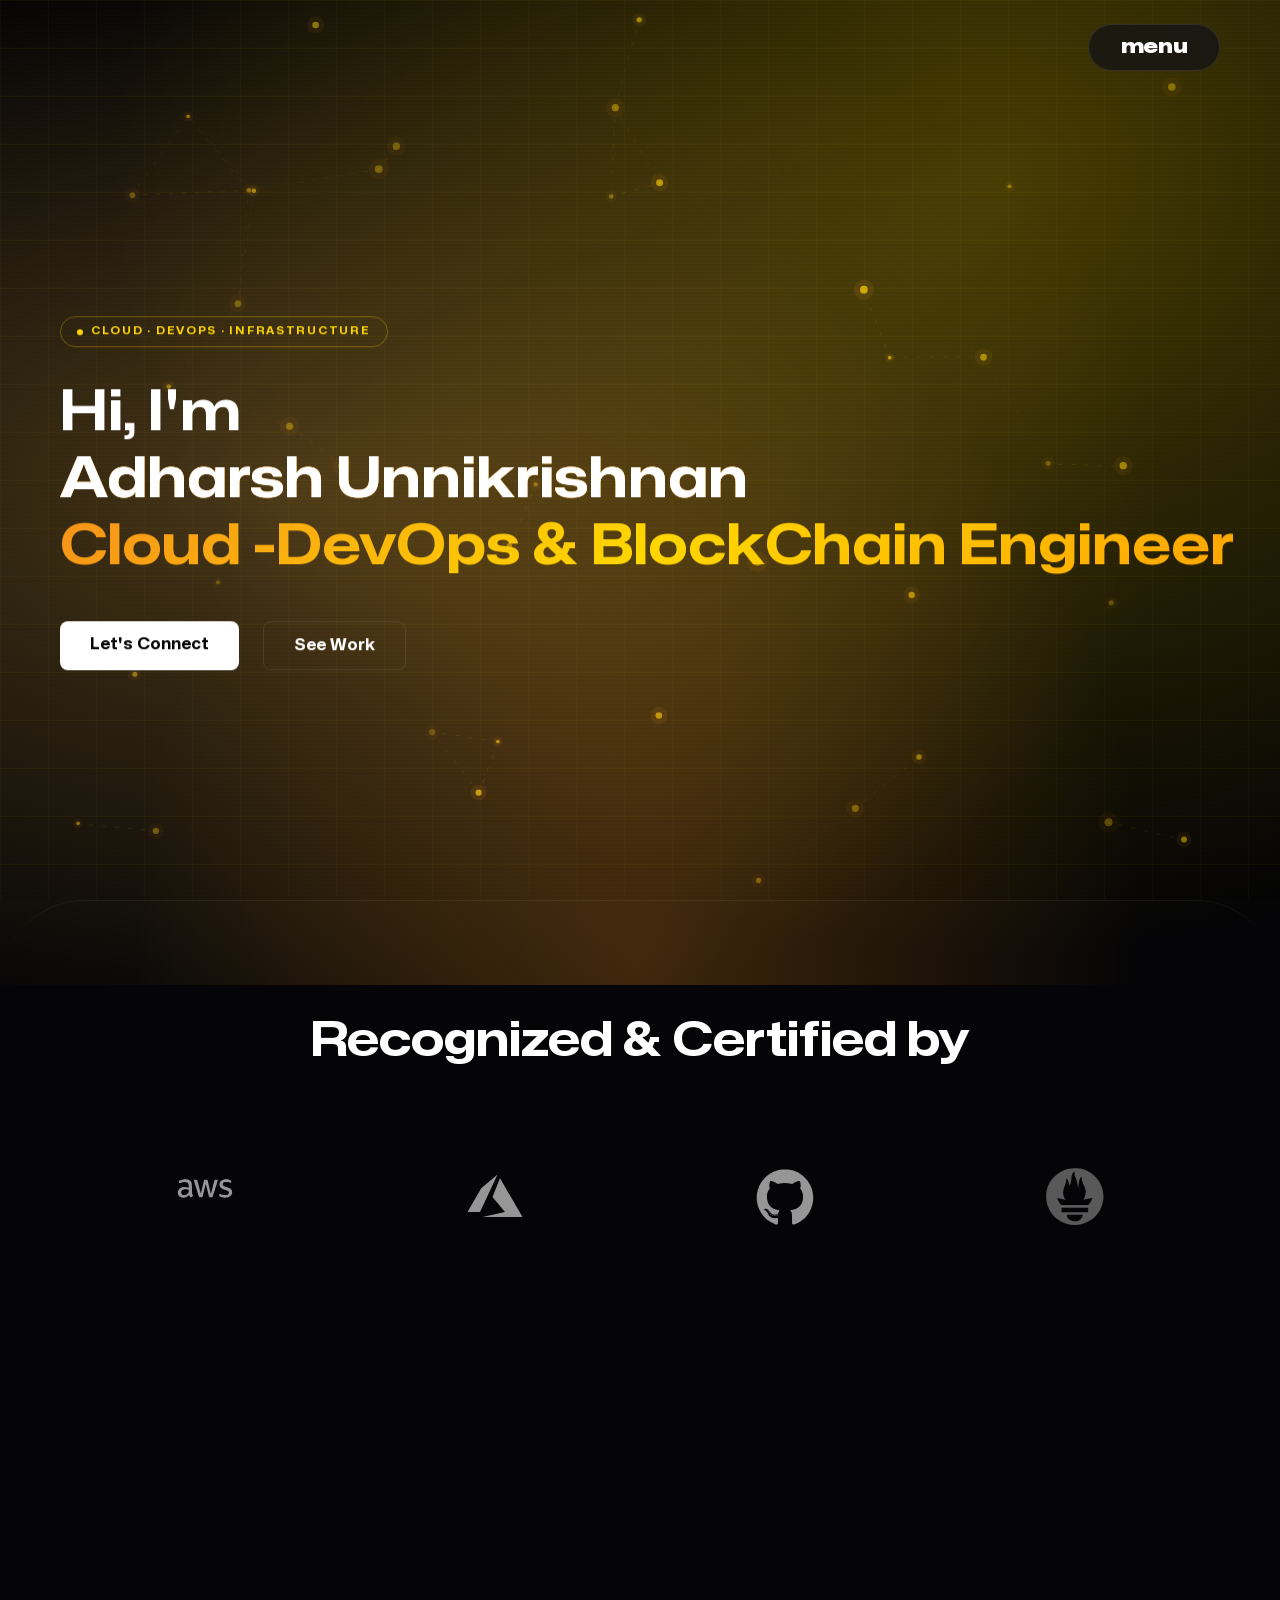
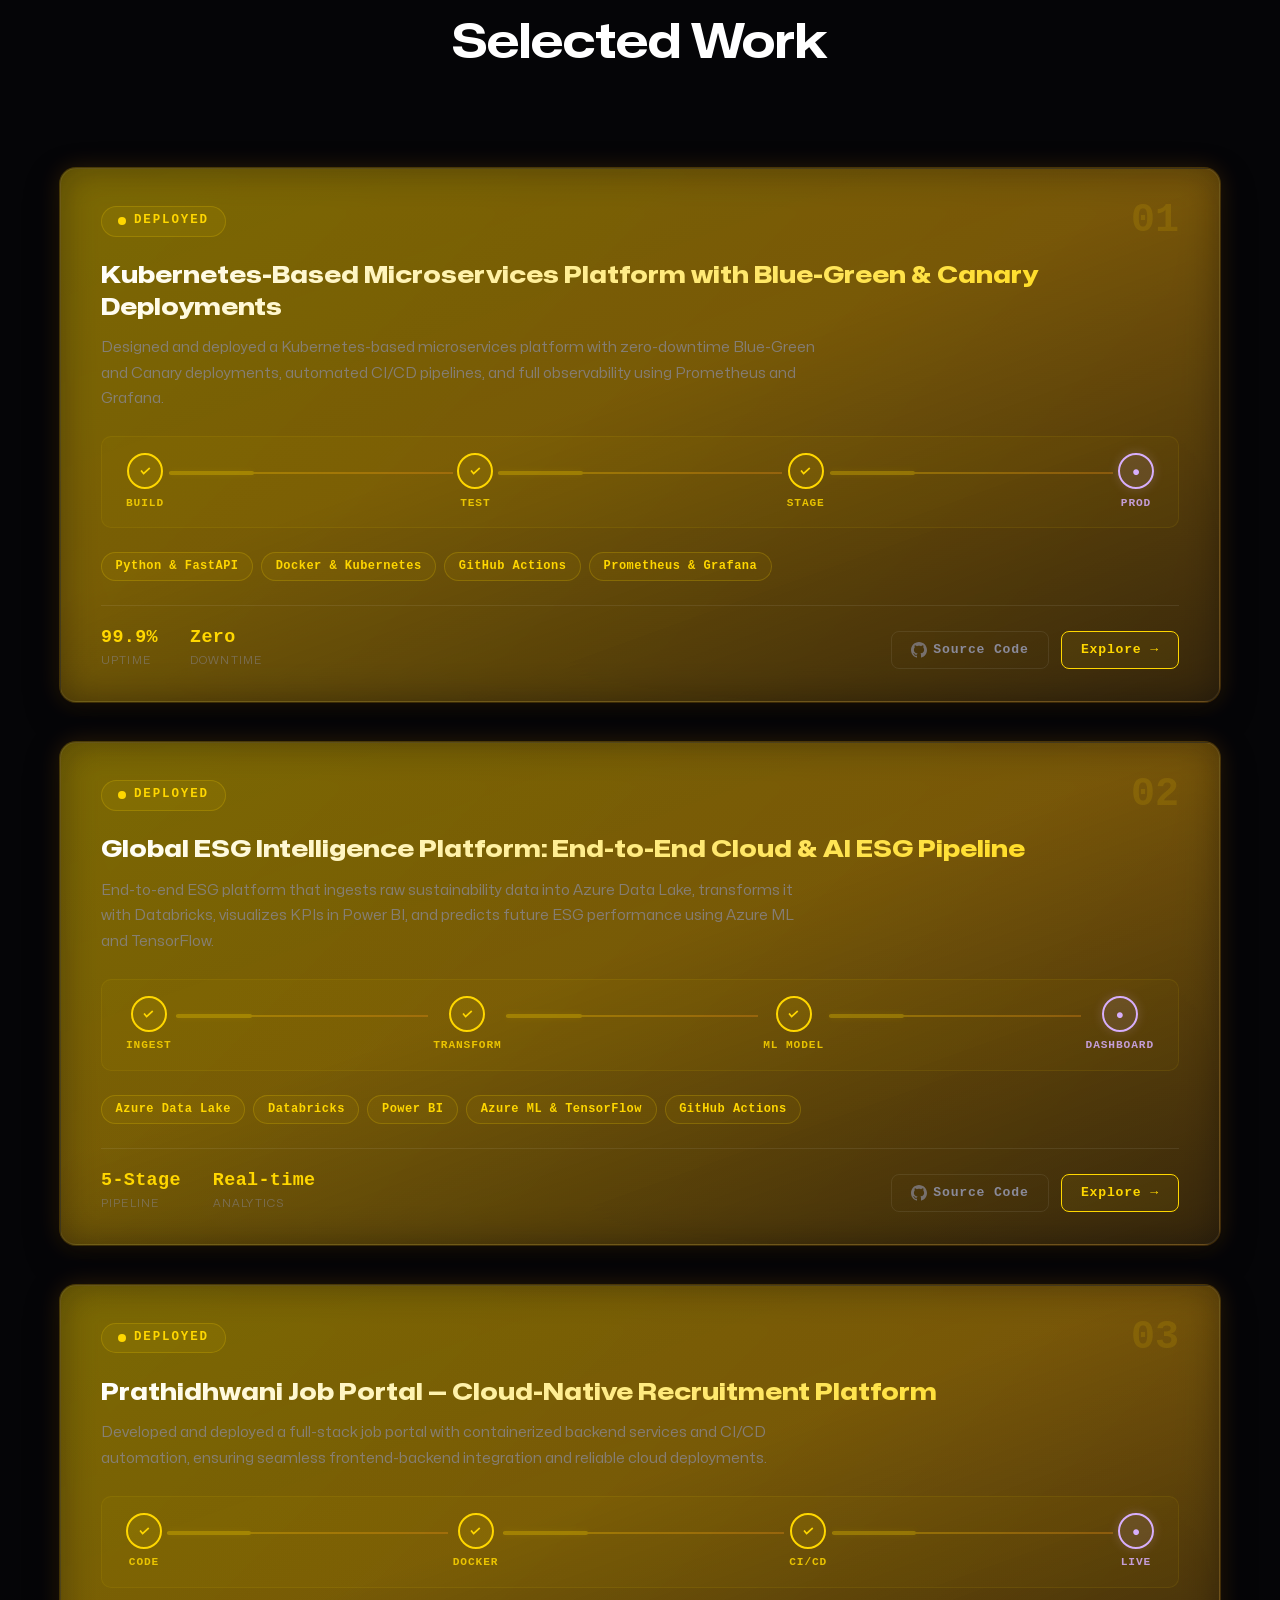
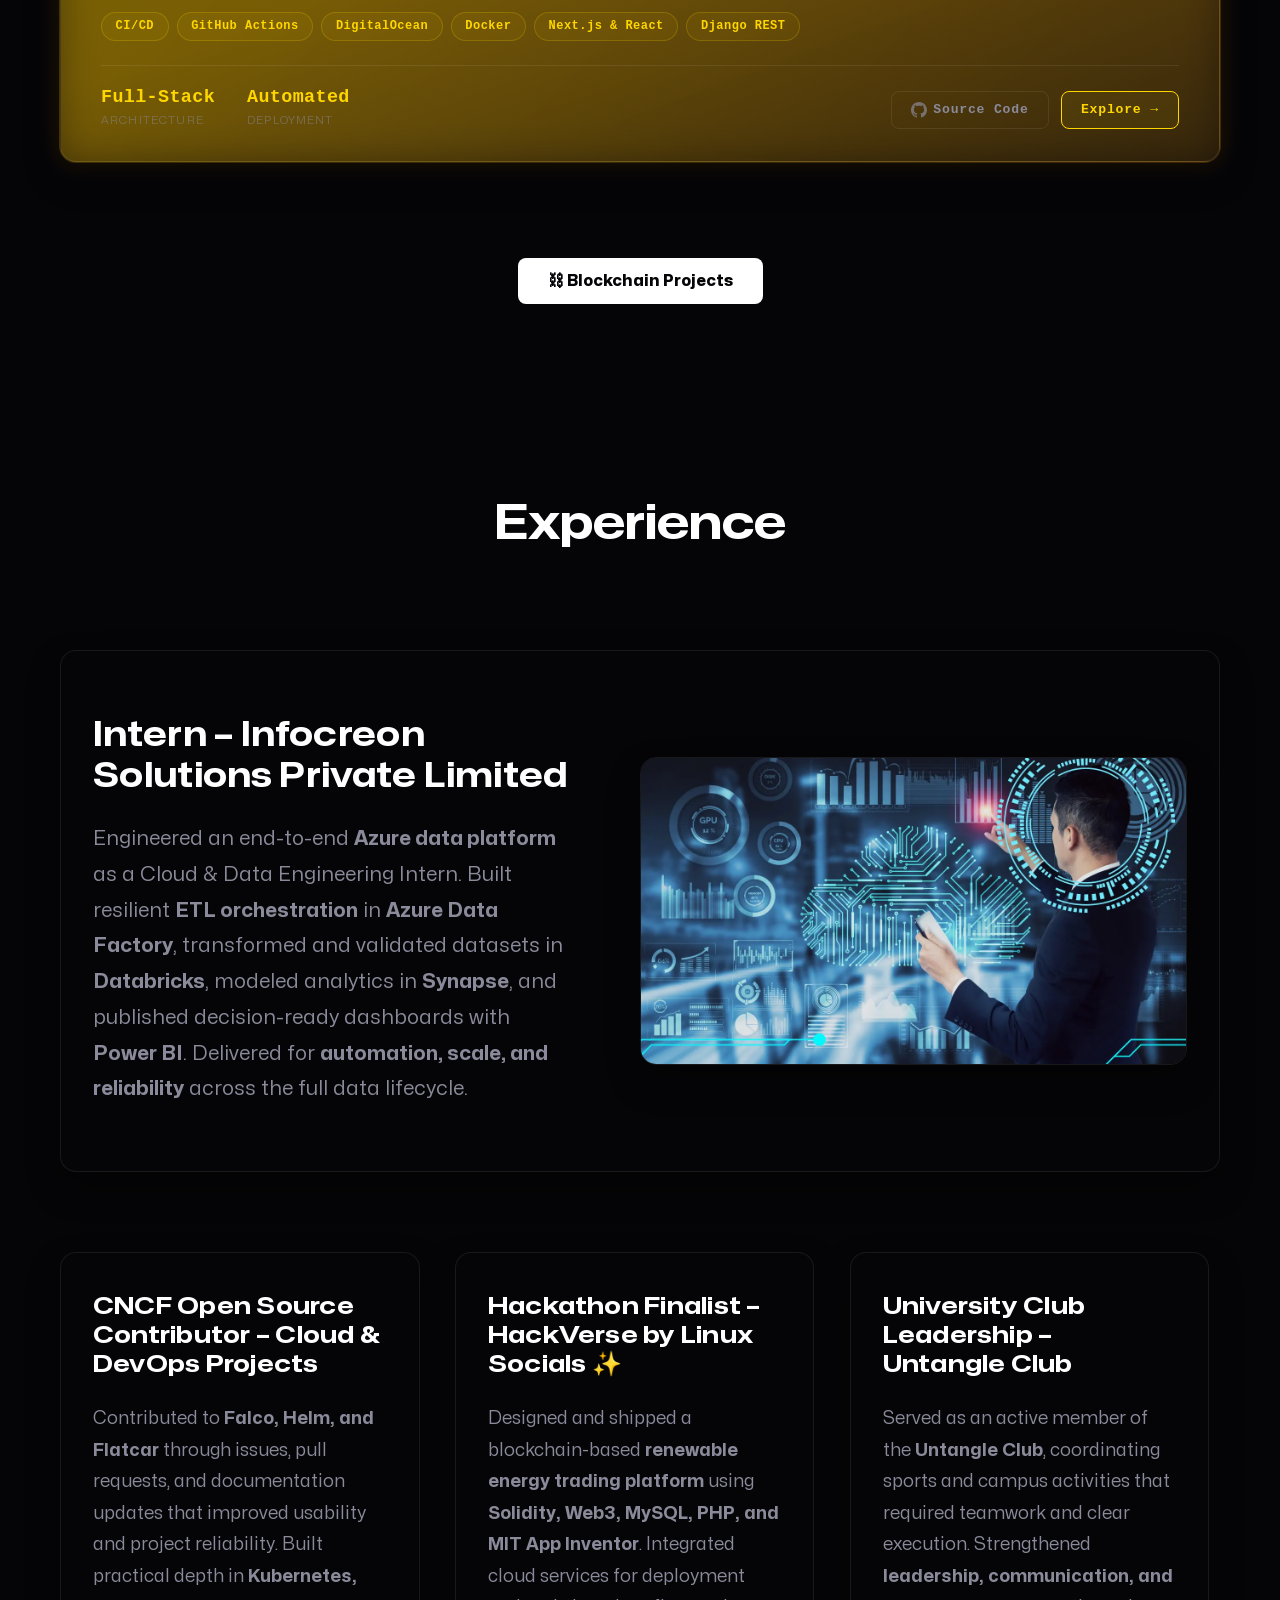
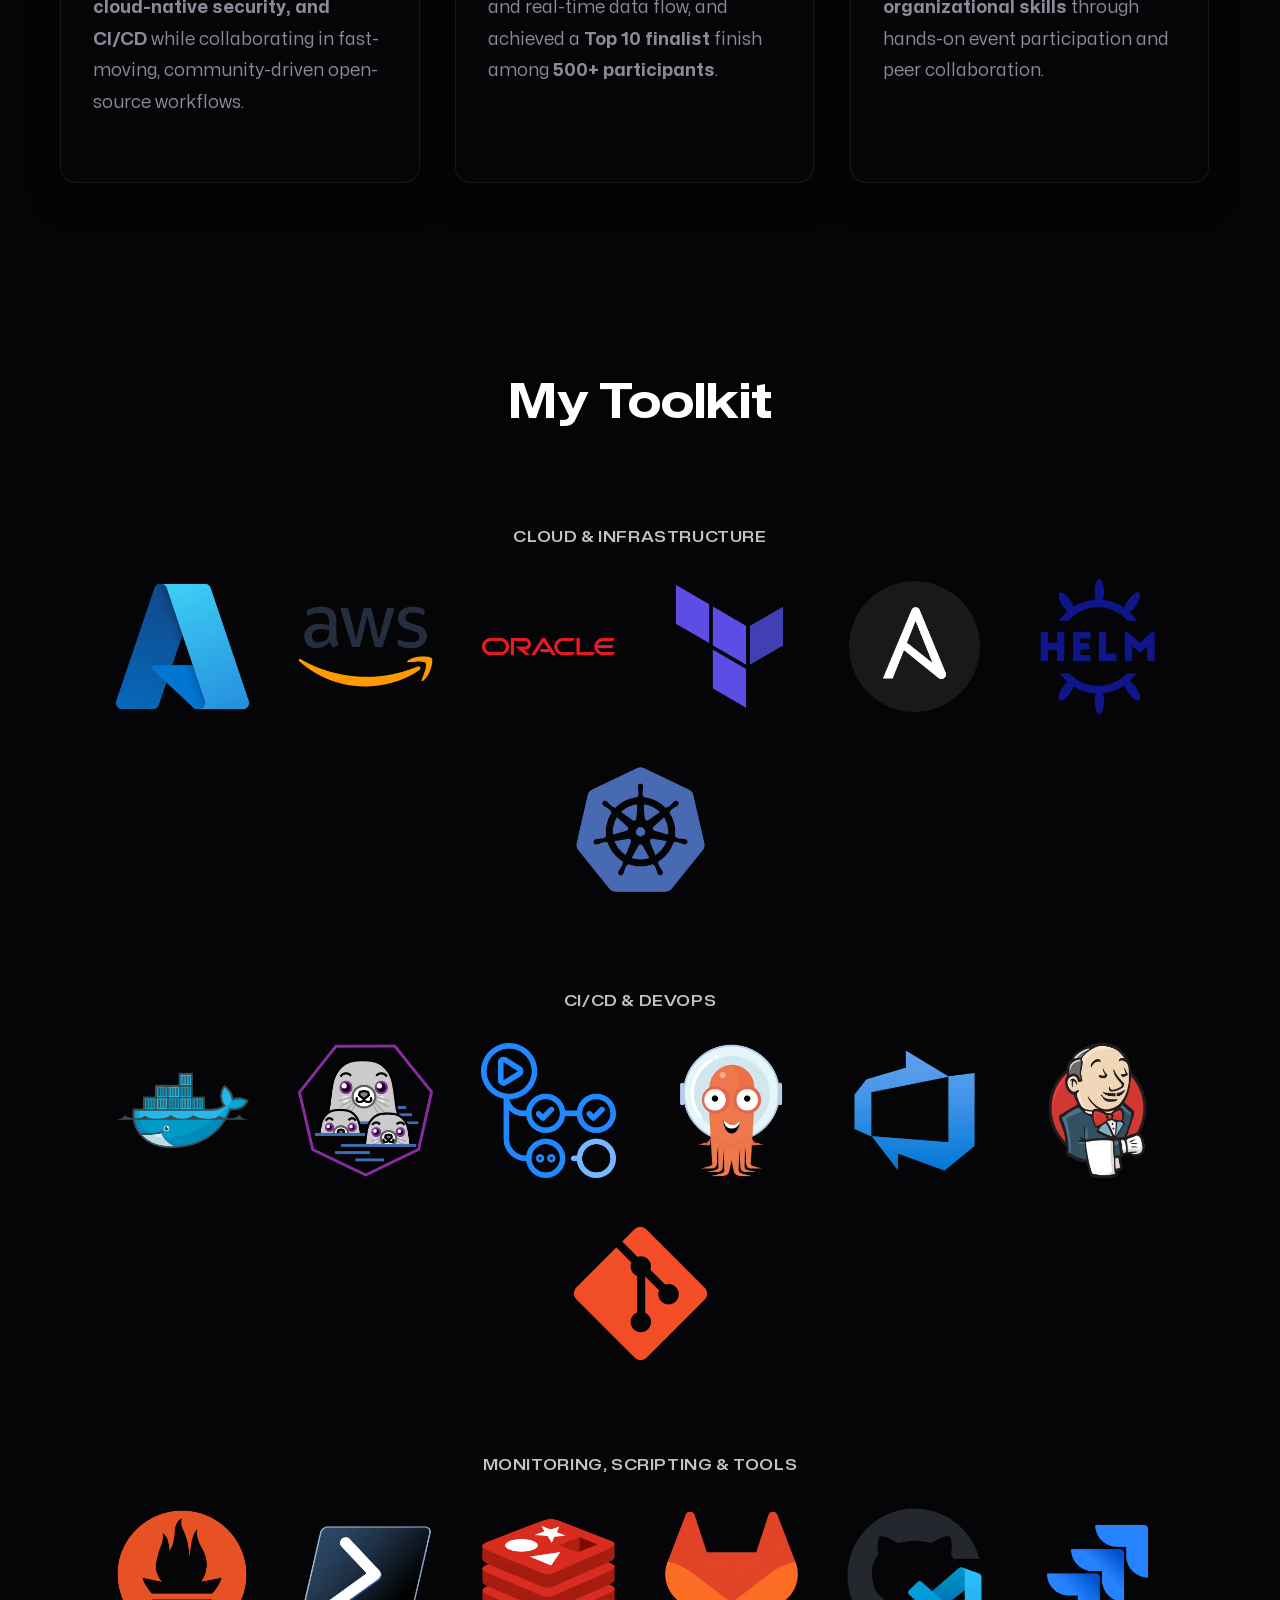
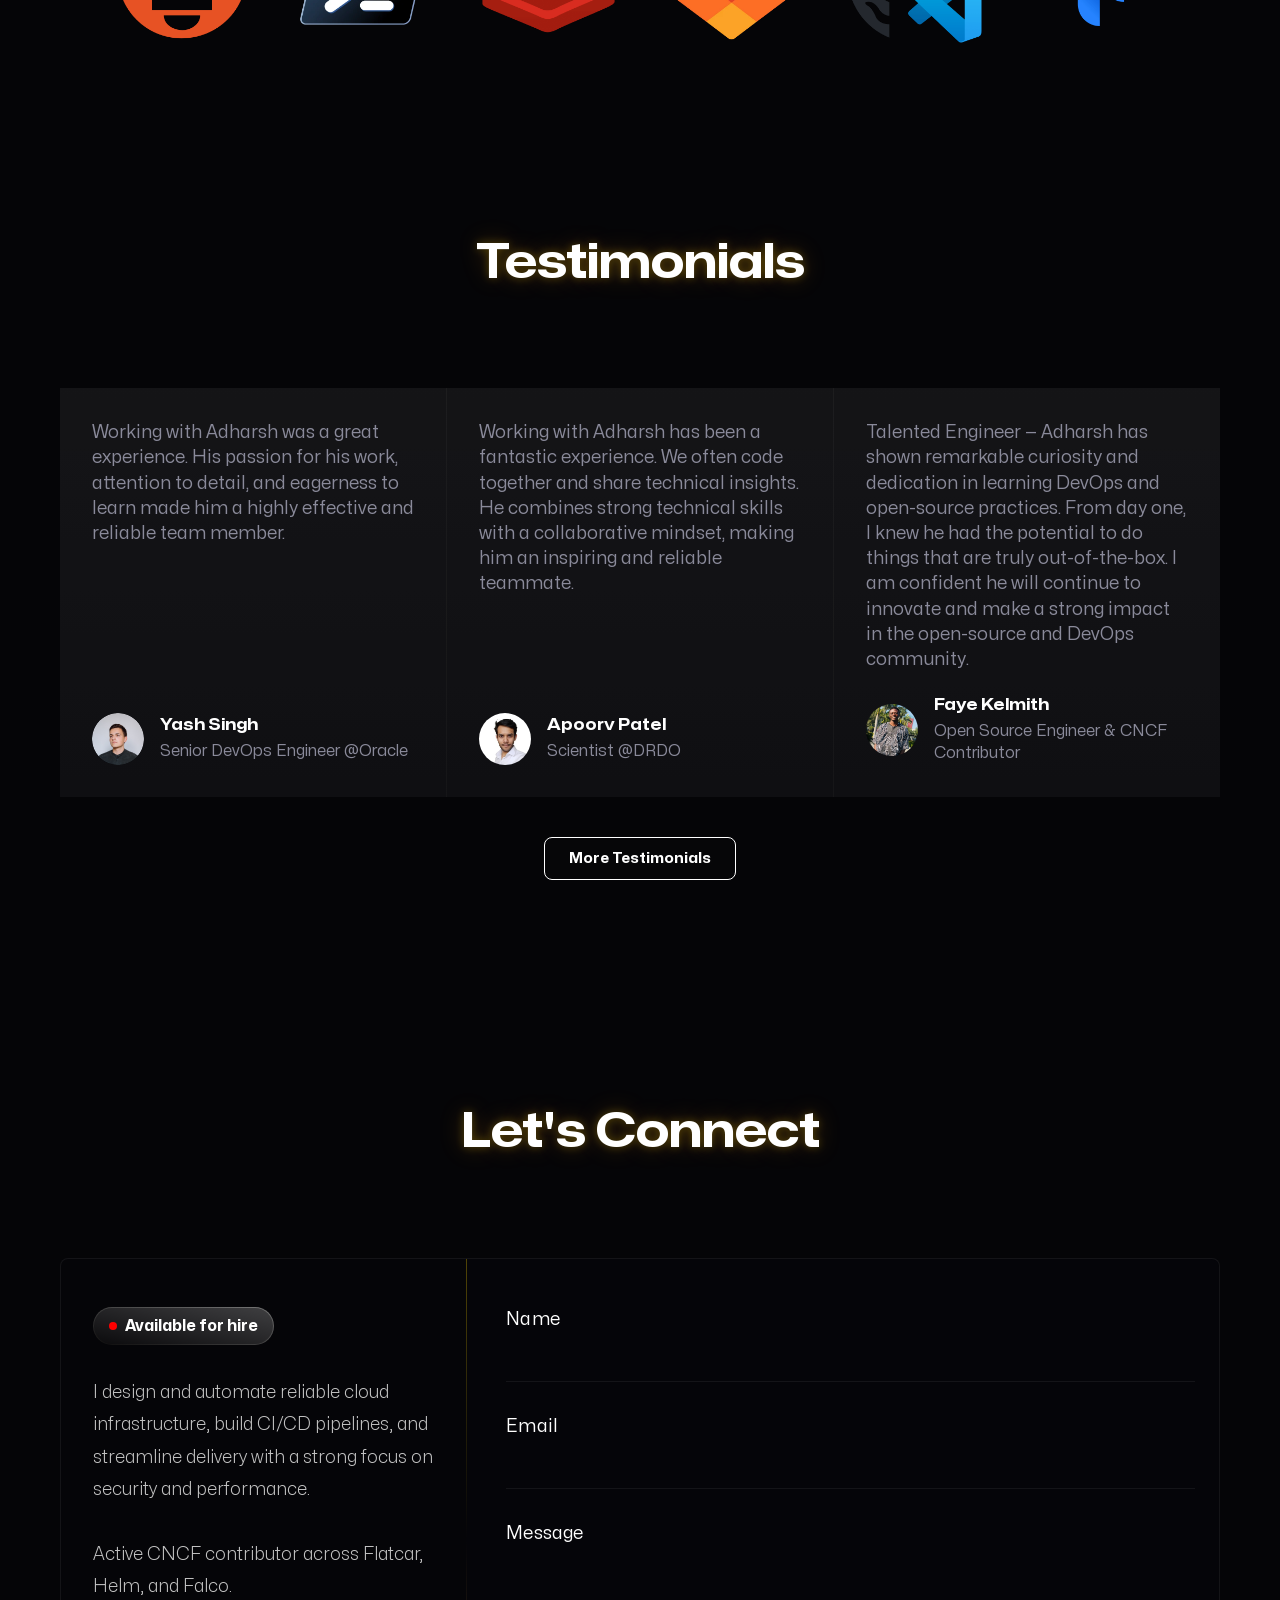
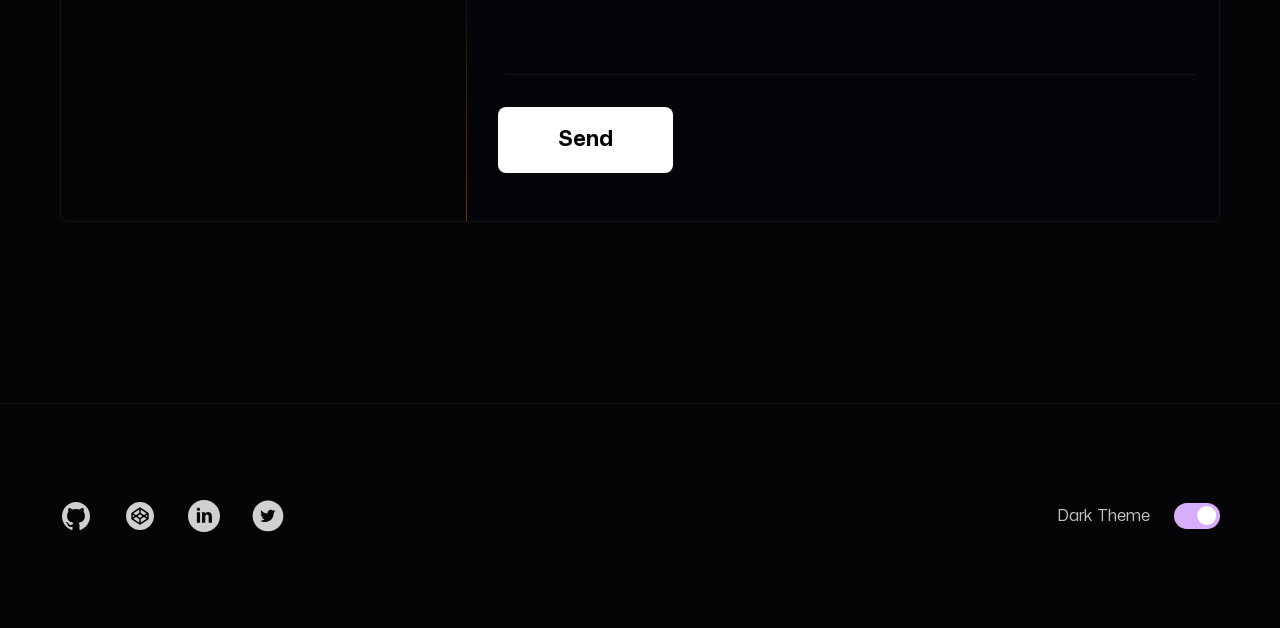
==== commit cf7c1f91: "added  index.html" ====
--- a/index.html
+++ b/index.html
@@ -122,30 +122,6 @@
     </header>
 
     <main>
-      <!-- Open Source & Certifications highlight strip -->
-      <section class="highlights">
-        <div class="container">
-          <div class="highlights-grid">
-            <div class="highlight-card glass-card">
-              <span class="highlight-number">25+</span>
-              <span class="highlight-label">CNCF Projects Contributed</span>
-            </div>
-            <div class="highlight-card glass-card">
-              <span class="highlight-number">Azure / AWS</span>
-              <span class="highlight-label">Cloud Certified</span>
-            </div>
-            <div class="highlight-card glass-card">
-              <span class="highlight-number">10+</span>
-              <span class="highlight-label">Open-Source PRs Merged</span>
-            </div>
-            <div class="highlight-card glass-card">
-              <span class="highlight-number">Top 10</span>
-              <span class="highlight-label">DoraHack Hackathon Finalist</span>
-            </div>
-          </div>
-        </div>
-      </section>
-
       <section class="client">
         <div class="container">
           <h2 class="h2">Recognized & Certified by</h2>
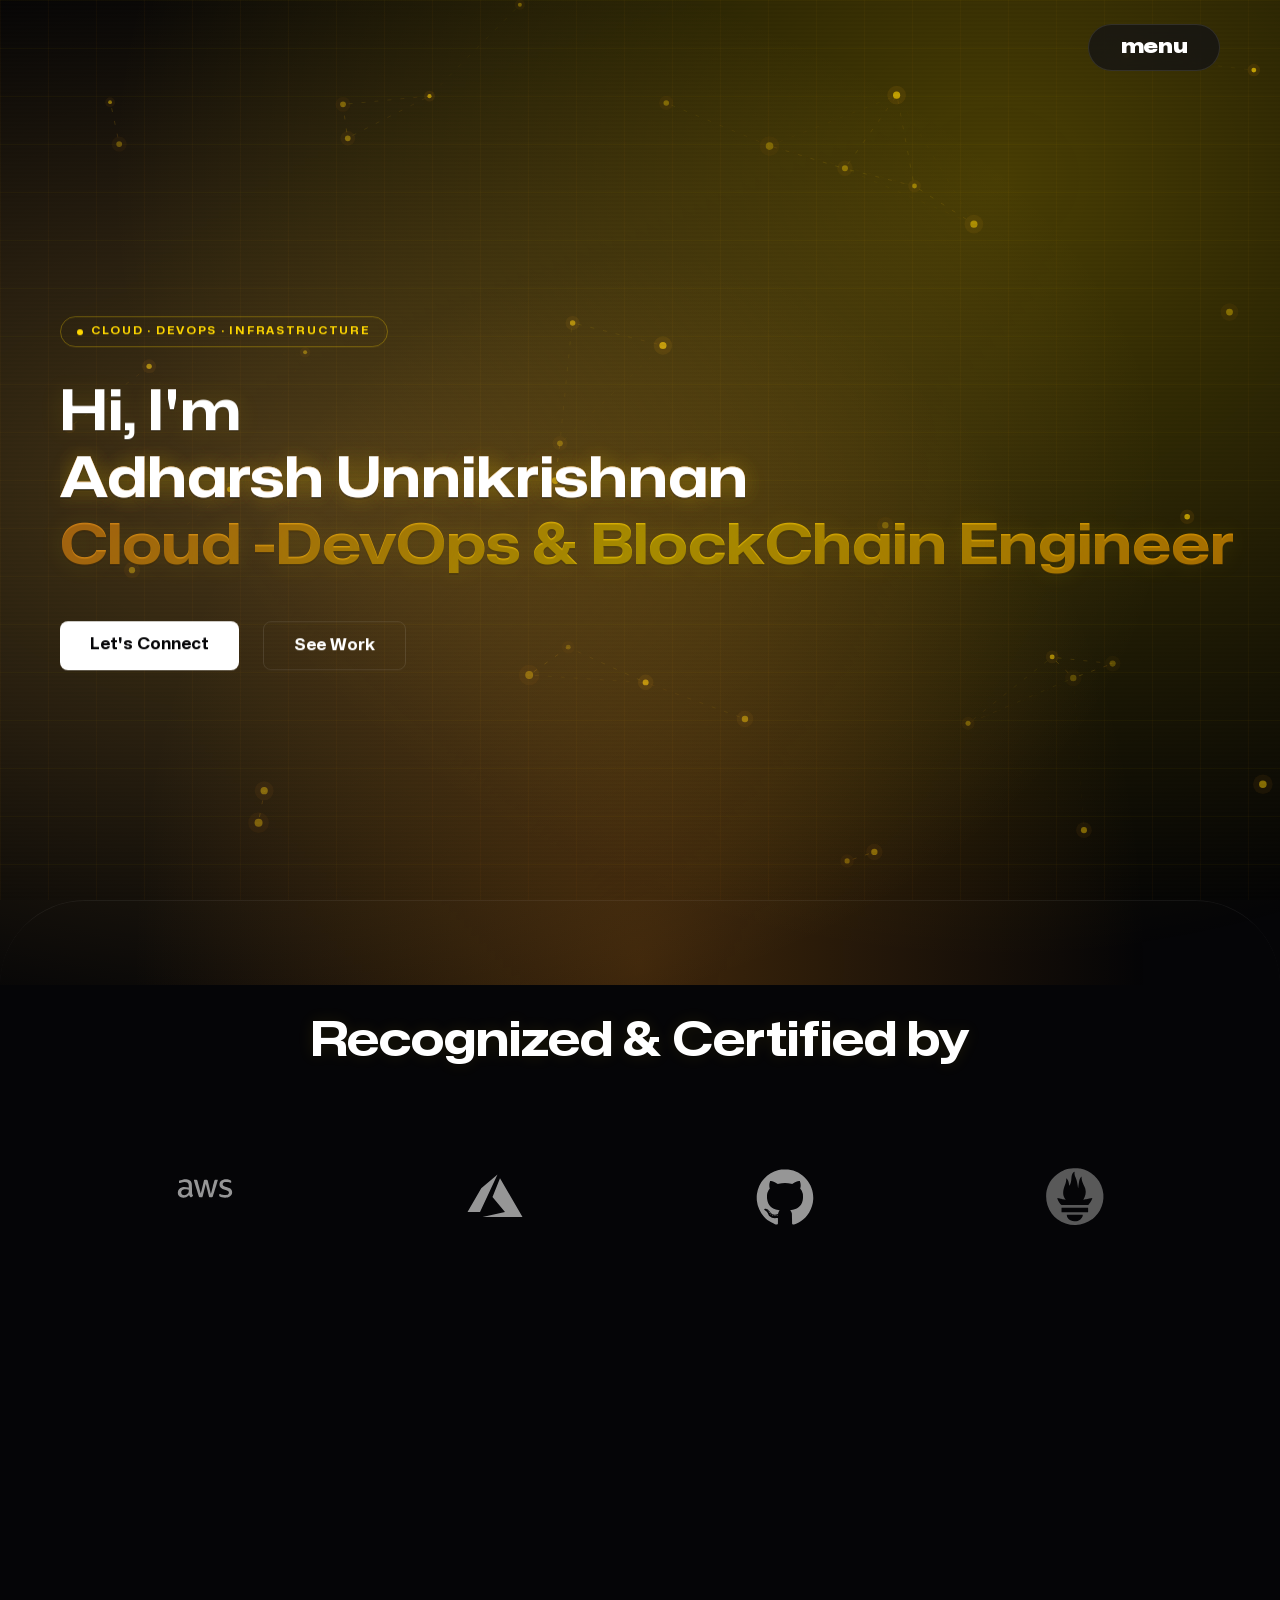
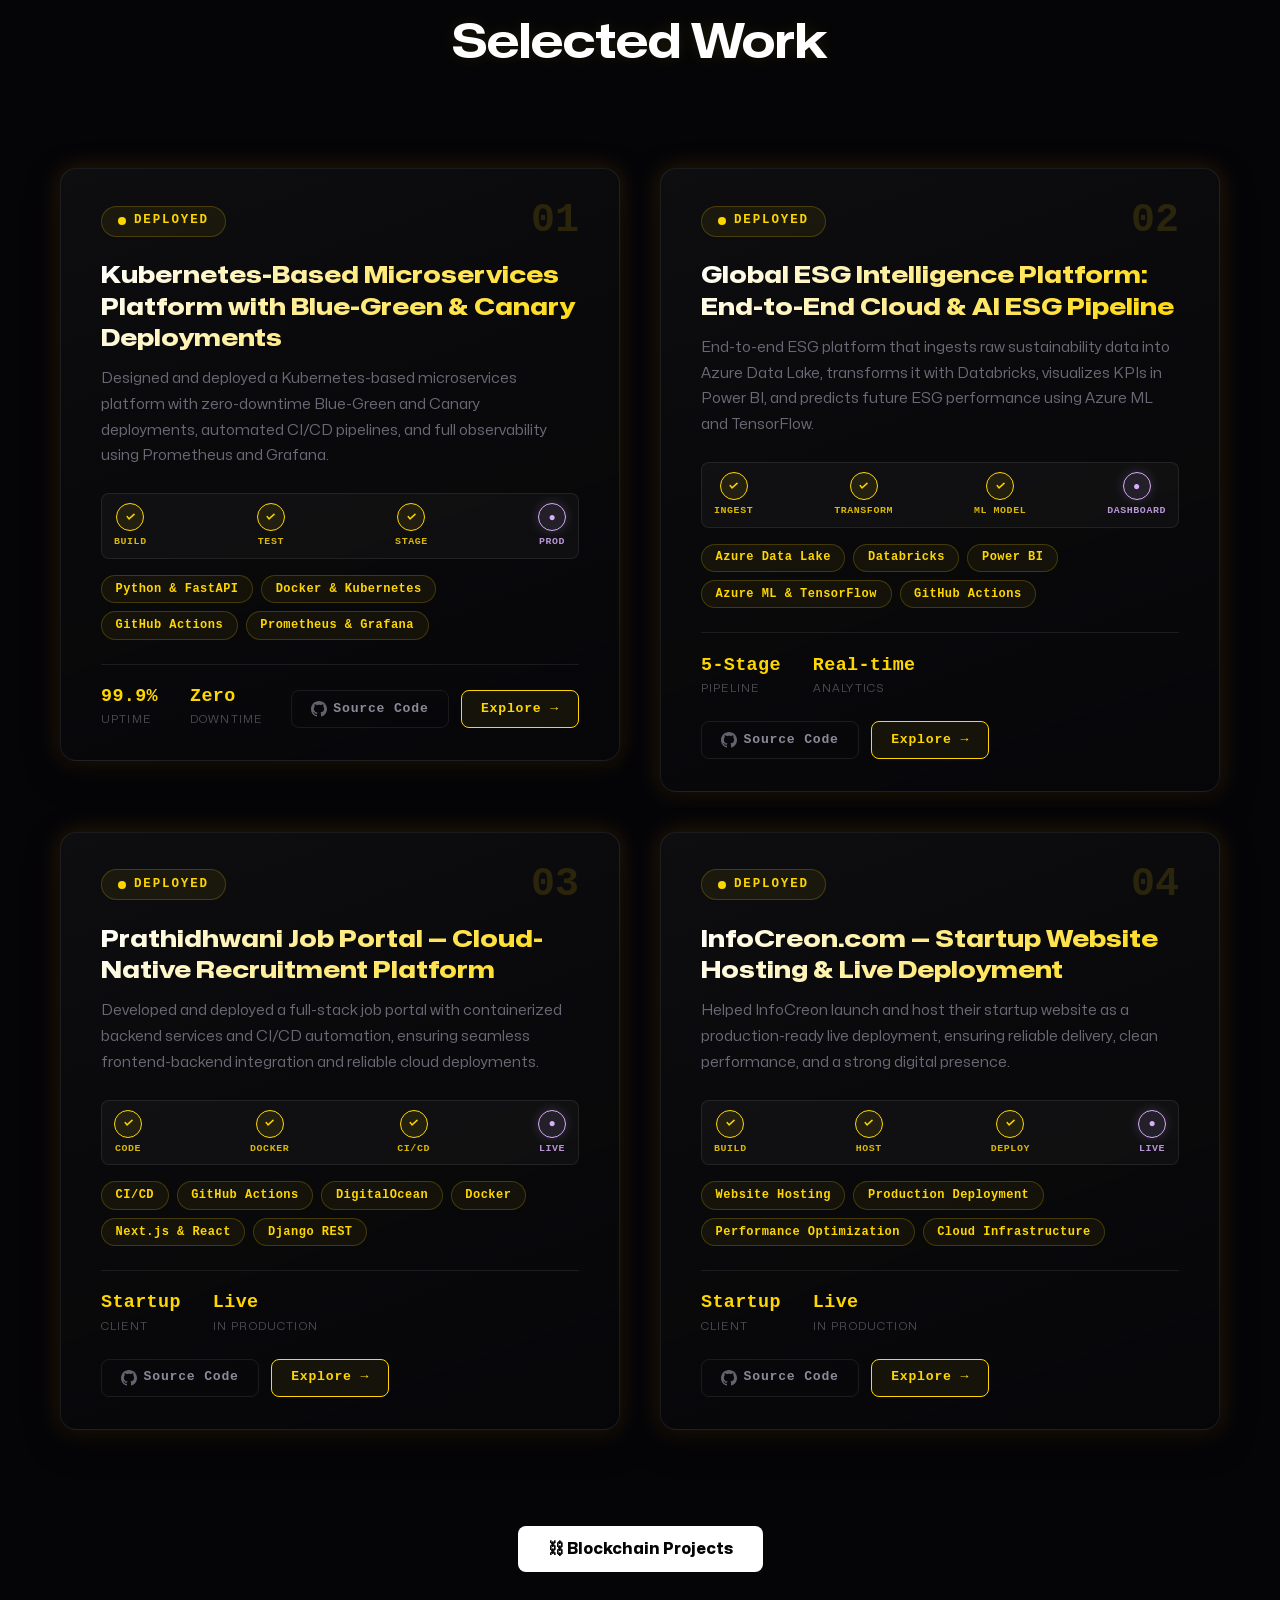
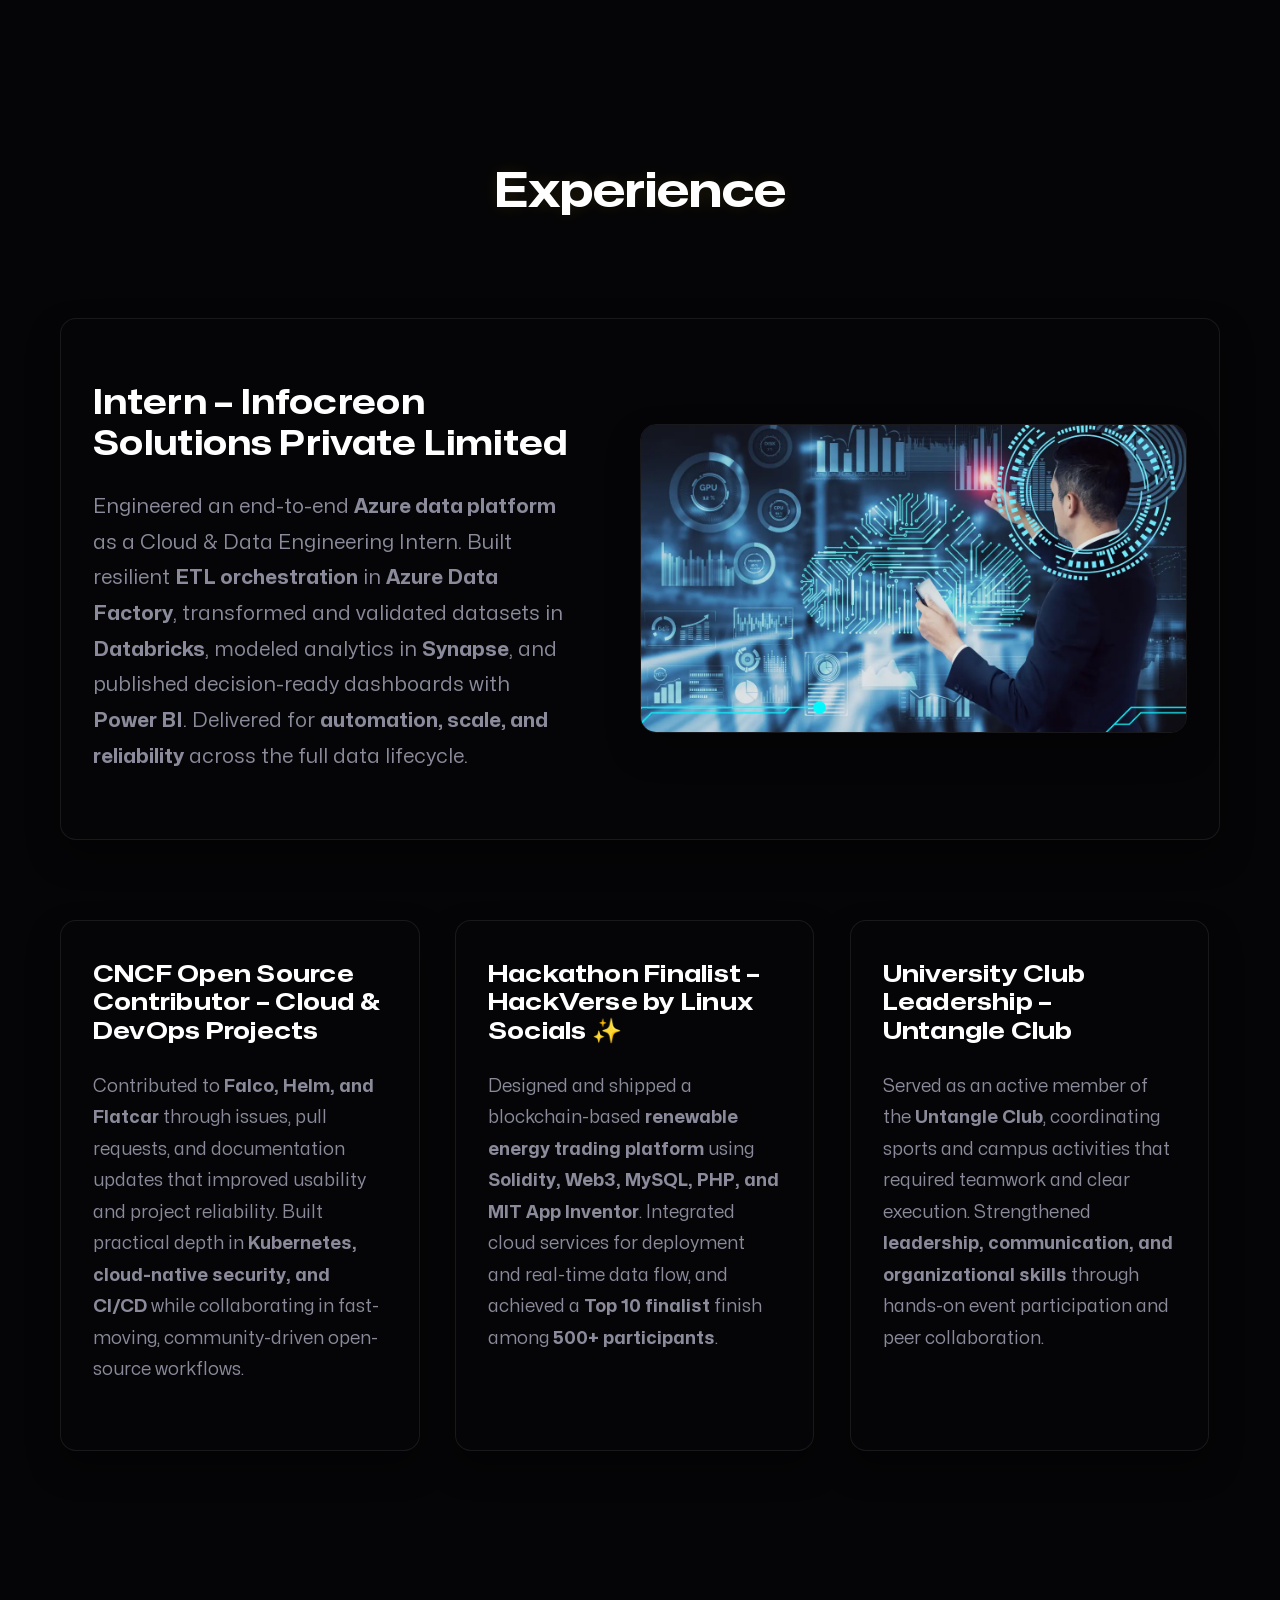
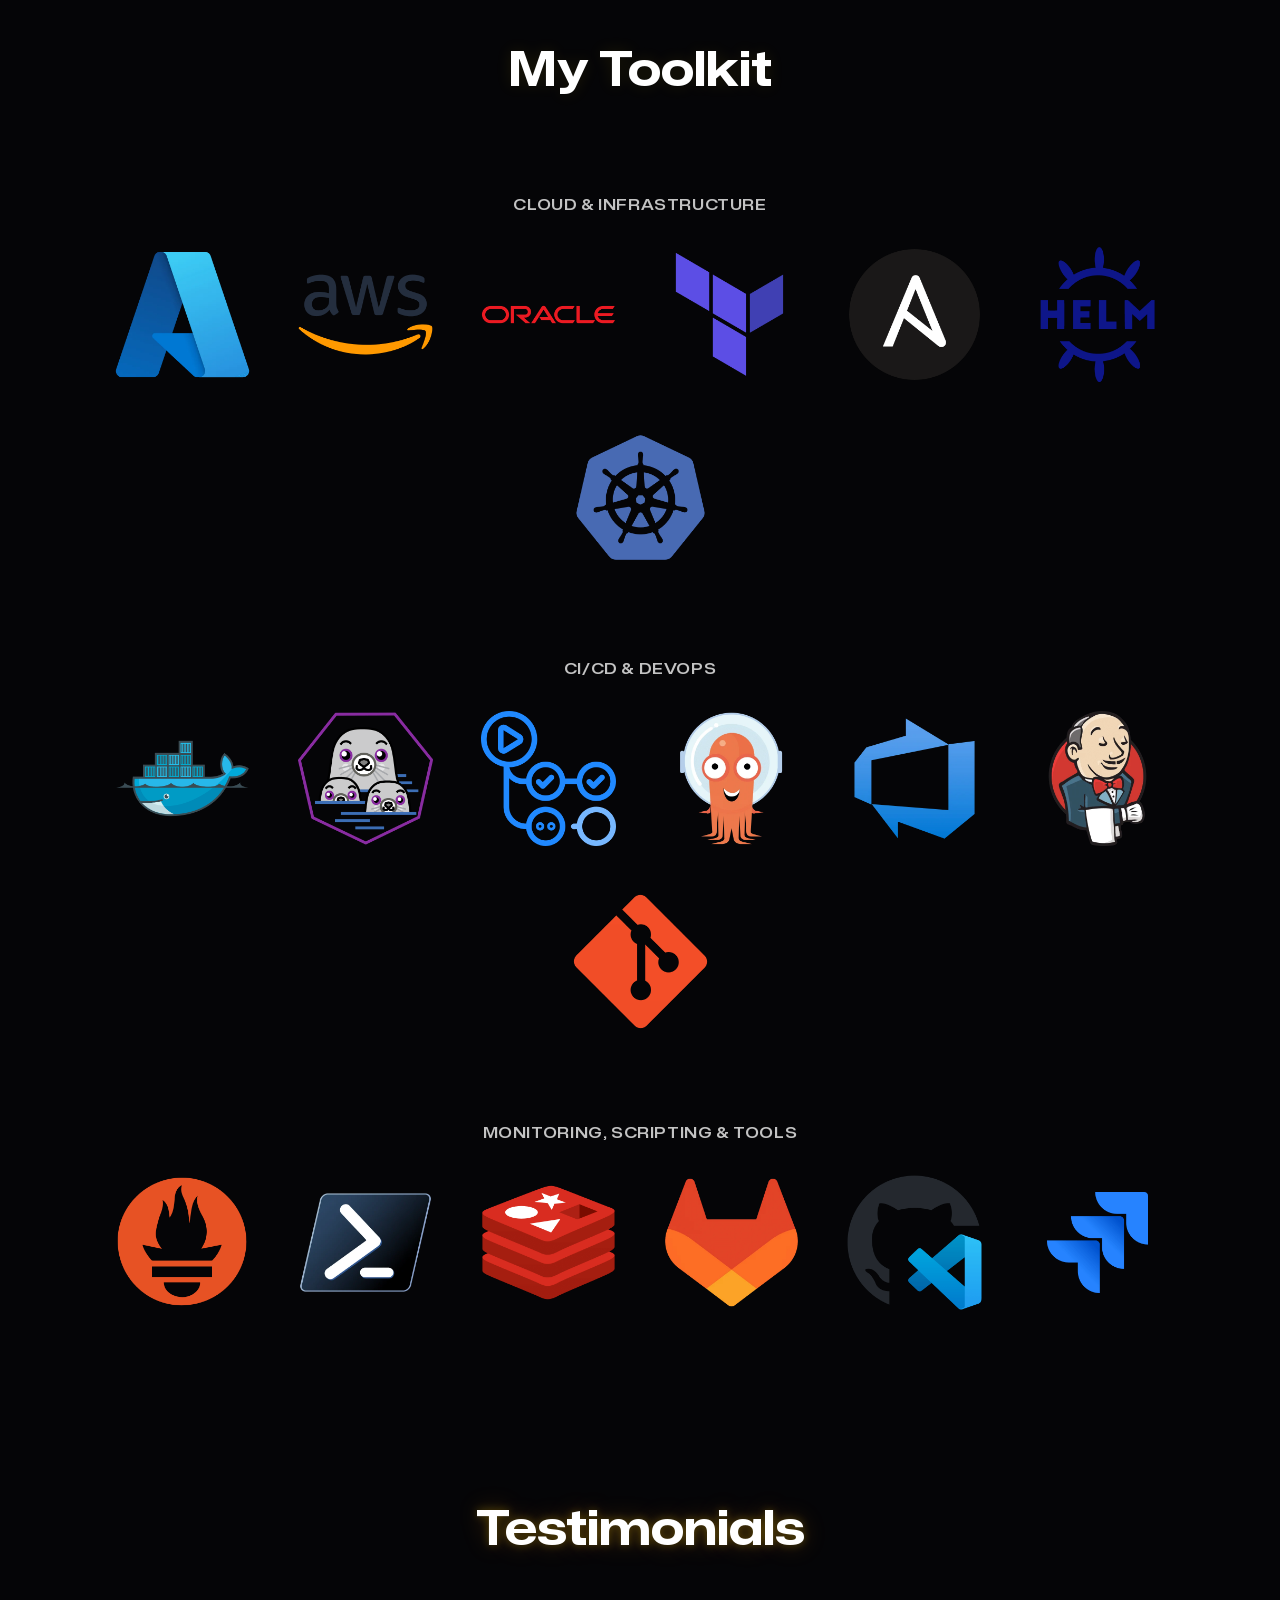
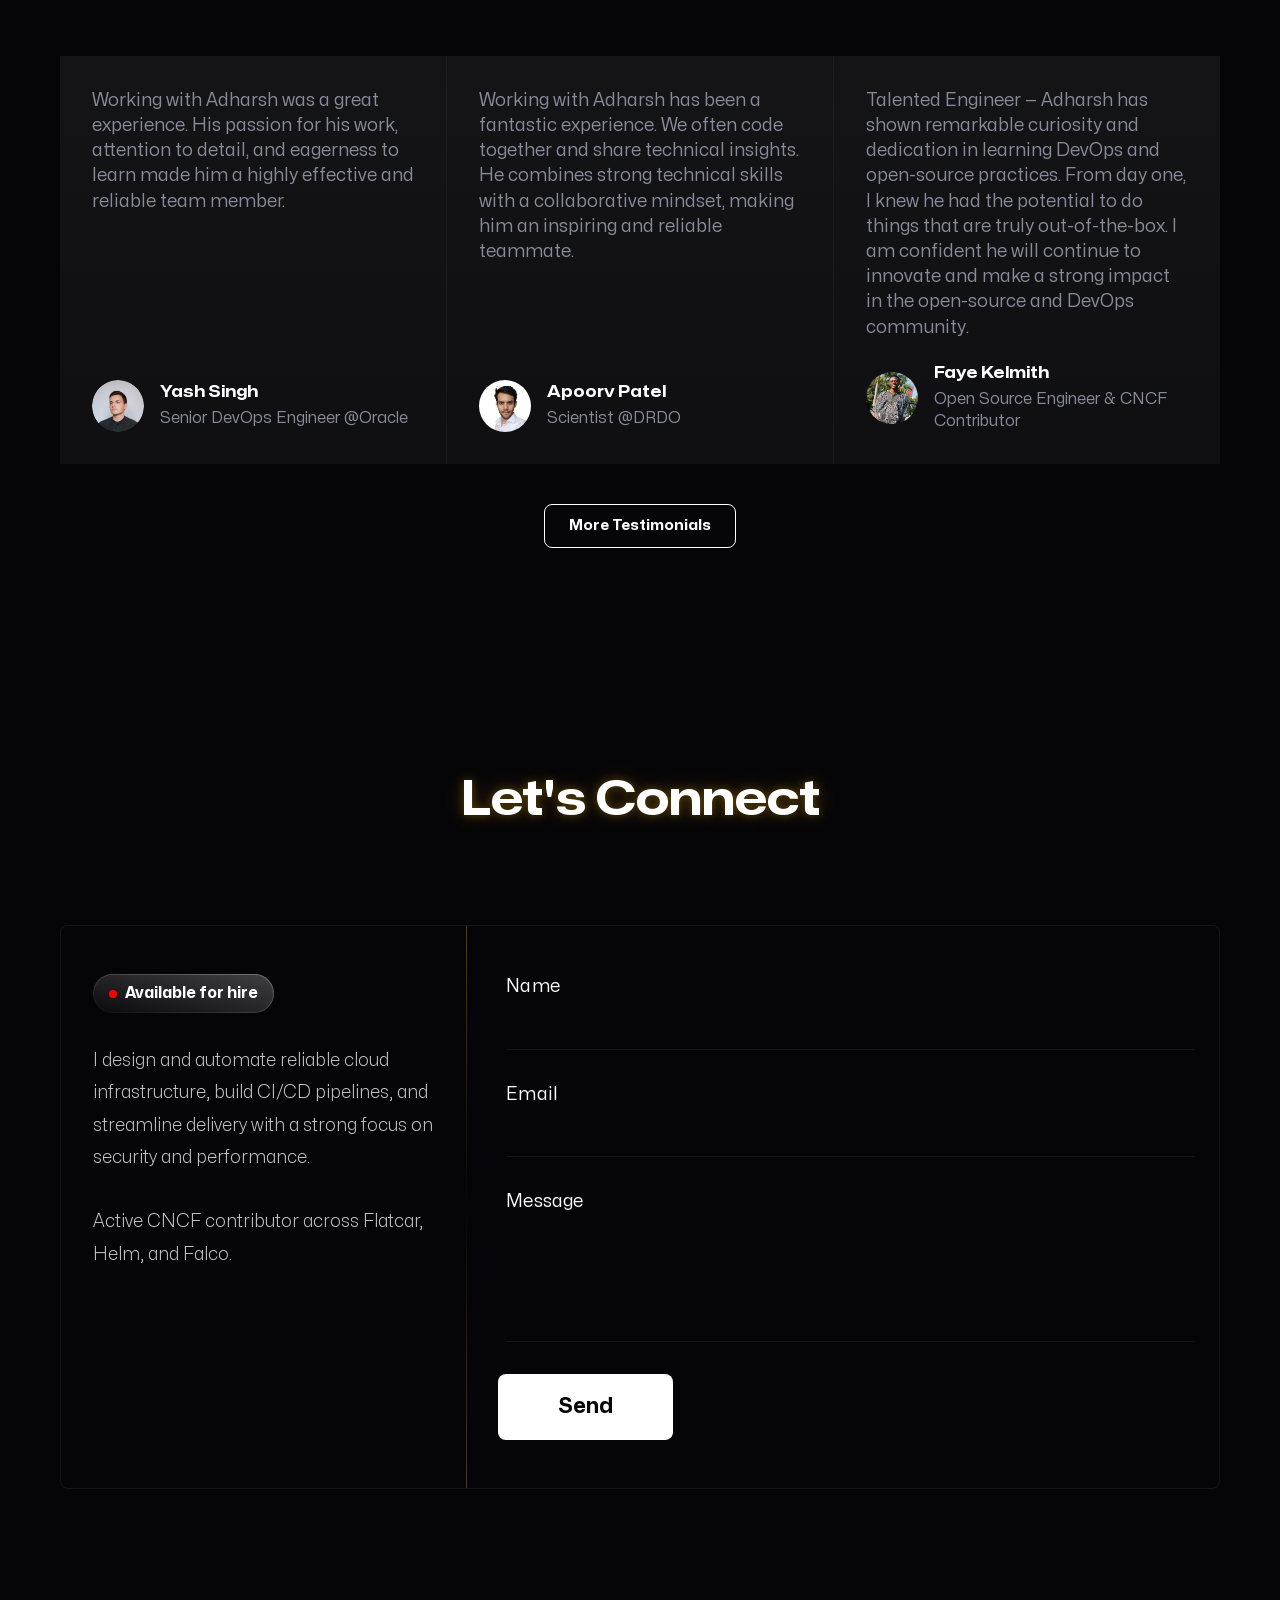
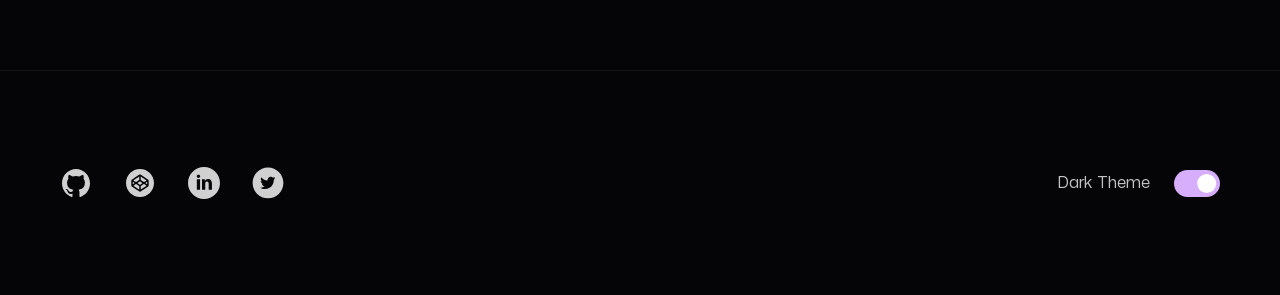
==== commit 2837350d: "added index.html" ====
--- a/index.html
+++ b/index.html
@@ -417,12 +417,12 @@
                 <div class="deploy-footer">
                   <div class="deploy-metrics">
                     <div class="deploy-metric">
-                      <span class="deploy-metric-val">Full-Stack</span>
-                      <span class="deploy-metric-lbl">Architecture</span>
+                      <span class="deploy-metric-val">Startup</span>
+                      <span class="deploy-metric-lbl">Client</span>
                     </div>
                     <div class="deploy-metric">
-                      <span class="deploy-metric-val">Automated</span>
-                      <span class="deploy-metric-lbl">Deployment</span>
+                      <span class="deploy-metric-val">Live</span>
+                      <span class="deploy-metric-lbl">IN PRODUCTION</span>
                     </div>
                   </div>
                   <div class="deploy-actions">
@@ -431,6 +431,79 @@
                       Source Code
                     </a>
                     <a href="https://jobs.prathidhwani.org/" target="_blank" rel="noopener" class="deploy-link deploy-link-primary">
+                      Explore &rarr;
+                    </a>
+                  </div>
+                </div>
+
+              </div>
+            </article>
+
+            <!-- Deployment Card 4 -->
+            <article class="deploy-card" data-status="live">
+              <div class="deploy-card-glow"></div>
+              <div class="deploy-card-inner glass-card-premium">
+                <div class="deploy-card-top">
+                  <div class="deploy-status">
+                    <span class="deploy-status-dot"></span>
+                    <span class="deploy-status-text">DEPLOYED</span>
+                  </div>
+                  <span class="deploy-index">04</span>
+                </div>
+
+                <h3 class="deploy-title">InfoCreon.com — Startup Website Hosting & Live Deployment</h3>
+
+                <p class="deploy-desc">
+                  Helped InfoCreon launch and host their startup website as a production-ready live deployment,
+                  ensuring reliable delivery, clean performance, and a strong digital presence.
+                </p>
+
+                <div class="deploy-pipeline">
+                  <div class="pipeline-stage completed">
+                    <span class="pipeline-icon">&#x2713;</span>
+                    <span class="pipeline-label">Build</span>
+                  </div>
+                  <div class="pipeline-connector"></div>
+                  <div class="pipeline-stage completed">
+                    <span class="pipeline-icon">&#x2713;</span>
+                    <span class="pipeline-label">Host</span>
+                  </div>
+                  <div class="pipeline-connector"></div>
+                  <div class="pipeline-stage completed">
+                    <span class="pipeline-icon">&#x2713;</span>
+                    <span class="pipeline-label">Deploy</span>
+                  </div>
+                  <div class="pipeline-connector"></div>
+                  <div class="pipeline-stage completed live">
+                    <span class="pipeline-icon">&#x25CF;</span>
+                    <span class="pipeline-label">Live</span>
+                  </div>
+                </div>
+
+                <div class="deploy-tech">
+                  <span class="deploy-pill">Website Hosting</span>
+                  <span class="deploy-pill">Production Deployment</span>
+                  <span class="deploy-pill">Performance Optimization</span>
+                  <span class="deploy-pill">Cloud Infrastructure</span>
+                </div>
+
+                <div class="deploy-footer">
+                  <div class="deploy-metrics">
+                    <div class="deploy-metric">
+                      <span class="deploy-metric-val">Startup</span>
+                      <span class="deploy-metric-lbl">Client</span>
+                    </div>
+                    <div class="deploy-metric">
+                      <span class="deploy-metric-val">Live</span>
+                      <span class="deploy-metric-lbl">In Production</span>
+                    </div>
+                  </div>
+                  <div class="deploy-actions">
+                    <a href="https://github.com/infocreon/InfocreonWebSite" target="_blank" rel="noopener" class="deploy-link">
+                      <svg width="16" height="16" viewBox="0 0 24 24" fill="currentColor"><path d="M12 0c-6.626 0-12 5.373-12 12 0 5.302 3.438 9.8 8.207 11.387.599.111.793-.261.793-.577v-2.234c-3.338.726-4.033-1.416-4.033-1.416-.546-1.387-1.333-1.756-1.333-1.756-1.089-.745.083-.729.083-.729 1.205.084 1.839 1.237 1.839 1.237 1.07 1.834 2.807 1.304 3.492.997.107-.775.418-1.305.762-1.604-2.665-.305-5.467-1.334-5.467-5.931 0-1.311.469-2.381 1.236-3.221-.124-.303-.535-1.524.117-3.176 0 0 1.008-.322 3.301 1.23.957-.266 1.983-.399 3.003-.404 1.02.005 2.047.138 3.006.404 2.291-1.552 3.297-1.23 3.297-1.23.653 1.653.242 2.874.118 3.176.77.84 1.235 1.911 1.235 3.221 0 4.609-2.807 5.624-5.479 5.921.43.372.823 1.102.823 2.222v3.293c0 .319.192.694.801.576 4.765-1.589 8.199-6.086 8.199-11.386 0-6.627-5.373-12-12-12z"/></svg>
+                      Source Code
+                    </a>
+                    <a href="https://infocreon.com/" target="_blank" rel="noopener" class="deploy-link deploy-link-primary">
                       Explore &rarr;
                     </a>
                   </div>
--- a/style.css
+++ b/style.css
@@ -339,9 +339,10 @@
 .glass-card,
 .glass-card-premium {
   background: rgba(8, 8, 12, 0.46);
-  border: 1px solid rgba(255, 215, 0, 0.18);
-  backdrop-filter: blur(16px);
-  -webkit-backdrop-filter: blur(16px);
+  border: 1px solid rgba(255, 215, 0, 0.24);
+  border-radius: 12px;
+  backdrop-filter: blur(12px);
+  -webkit-backdrop-filter: blur(12px);
   box-shadow: 0 8px 30px rgba(0, 0, 0, 0.35);
   transition: border-color 0.3s ease, box-shadow 0.3s ease, transform 0.3s ease;
 }
@@ -353,7 +354,7 @@
 }
 
 .glass-card-premium {
-  border-color: rgba(247, 147, 26, 0.35);
+  border-color: rgba(247, 147, 26, 0.32);
   box-shadow: 0 12px 35px rgba(0, 0, 0, 0.38), 0 0 24px rgba(247, 147, 26, 0.18);
 }
 
@@ -406,11 +407,13 @@
 
 .h1 {
   font-size: var(--h1);
+  text-shadow: 0 1px 0 rgba(0, 0, 0, 0.35), 0 0 24px rgba(255, 215, 0, 0.12);
 }
 
 .h2 {
   font-size: var(--h2);
   text-align: center;
+  text-shadow: 0 1px 0 rgba(0, 0, 0, 0.3), 0 0 16px rgba(255, 215, 0, 0.1);
 }
 
 .section-title-glow {
@@ -1048,20 +1051,26 @@
 
 .deploy-grid {
   display: grid;
-  grid-template-columns: 1fr;
+  grid-template-columns: repeat(2, minmax(0, 1fr));
   gap: 2.5rem;
   padding-block-start: var(--gutter-x-large);
+}
+
+@media (max-width: 980px) {
+  .deploy-grid {
+    grid-template-columns: 1fr;
+  }
 }
 
 /* --- Deployment Card --- */
 .deploy-card {
   position: relative;
   border-radius: 16px;
-  transition: transform 0.4s ease, box-shadow 0.4s ease;
+  transition: box-shadow 0.3s ease;
 }
 
 .deploy-card:hover {
-  transform: translateY(-6px);
+  transform: none;
 }
 
 /* Outer glow layer — shifted to cyan-purple blend */
@@ -1069,24 +1078,24 @@
   position: absolute;
   inset: -1px;
   border-radius: 17px;
-  background: linear-gradient(135deg, var(--gold-primary), var(--gold-secondary), var(--gold-accent));
+  background: linear-gradient(135deg, var(--glass-border), var(--border-glow), var(--glass-border));
   background-size: 300% 300%;
-  opacity: 0.25;
+  opacity: 0.14;
   z-index: 0;
   transition: opacity 0.4s ease;
 }
 
 .deploy-card:hover .deploy-card-glow {
-  opacity: 0.55;
+  opacity: 0.18;
 }
 
 body.light .deploy-card-glow {
-  background: linear-gradient(135deg, #b67a00, #f7931a, #c68a00);
-  opacity: 0.18;
+  background: linear-gradient(135deg, var(--glass-border), var(--border-glow), var(--glass-border));
+  opacity: 0.12;
 }
 
 body.light .deploy-card:hover .deploy-card-glow {
-  opacity: 0.35;
+  opacity: 0.16;
 }
 
 /* Inner card glass */
@@ -1094,9 +1103,9 @@
   position: relative;
   z-index: 1;
   background:
-    linear-gradient(160deg, rgba(255, 215, 0, 0.08), rgba(247, 147, 26, 0.06) 45%, rgba(8, 8, 12, 0.55) 100%);
-  backdrop-filter: blur(18px);
-  -webkit-backdrop-filter: blur(18px);
+    linear-gradient(160deg, rgba(255, 255, 255, 0.04), rgba(255, 255, 255, 0.02) 45%, rgba(8, 8, 12, 0.55) 100%);
+  backdrop-filter: blur(14px);
+  -webkit-backdrop-filter: blur(14px);
   border: 1px solid var(--glass-border);
   border-radius: 16px;
   padding: 2rem 2.5rem;
@@ -1105,8 +1114,18 @@
 
 body.light .deploy-card-inner {
   background:
-    linear-gradient(160deg, rgba(247, 147, 26, 0.08), rgba(255, 215, 0, 0.06) 45%, rgba(8, 8, 12, 0.58) 100%);
-  border-color: rgba(255, 215, 0, 0.18);
+    linear-gradient(160deg, rgba(255, 255, 255, 0.05), rgba(255, 255, 255, 0.02) 45%, rgba(8, 8, 12, 0.58) 100%);
+  border-color: var(--glass-border);
+}
+
+.deploy-card-inner.glass-card-premium:hover {
+  border-color: var(--glass-border);
+  box-shadow: none;
+}
+
+body.light .deploy-card-inner.glass-card-premium:hover {
+  border-color: var(--glass-border);
+  box-shadow: none;
 }
 
 /* Top bar: status + index */
@@ -1198,37 +1217,37 @@
   display: flex;
   align-items: center;
   gap: 0;
-  margin-block-end: 1.5rem;
-  padding: 1rem 1.5rem;
-  background: rgba(255, 215, 0, 0.03);
-  border: 1px solid rgba(255, 215, 0, 0.08);
-  border-radius: 10px;
+  margin-block-end: 1rem;
+  padding: 0.55rem 0.75rem;
+  background: rgba(255, 255, 255, 0.03);
+  border: 1px solid var(--glass-border);
+  border-radius: 8px;
   overflow-x: auto;
 }
 
 body.light .deploy-pipeline {
-  background: rgba(255, 215, 0, 0.03);
-  border-color: rgba(255, 215, 0, 0.08);
+  background: rgba(255, 255, 255, 0.03);
+  border-color: var(--glass-border);
 }
 
 .pipeline-stage {
   display: flex;
   flex-direction: column;
   align-items: center;
-  gap: 0.4rem;
+  gap: 0.25rem;
   flex-shrink: 0;
 }
 
 .pipeline-icon {
-  width: 36px;
-  height: 36px;
+  width: 28px;
+  height: 28px;
   border-radius: 50%;
   display: flex;
   align-items: center;
   justify-content: center;
-  font-size: 0.85rem;
+  font-size: 0.75rem;
   font-weight: 700;
-  border: 2px solid rgba(255, 255, 255, 0.1);
+  border: 1.5px solid rgba(255, 255, 255, 0.16);
   color: rgba(255, 255, 255, 0.3);
   background: rgba(255, 255, 255, 0.03);
   transition: all 0.3s ease;
@@ -1268,9 +1287,9 @@
 
 .pipeline-label {
   font-family: 'Courier New', monospace;
-  font-size: 0.7rem;
+  font-size: 0.62rem;
   font-weight: 600;
-  letter-spacing: 0.08em;
+  letter-spacing: 0.06em;
   text-transform: uppercase;
   opacity: 0.6;
 }
@@ -1294,34 +1313,25 @@
 
 .pipeline-connector {
   flex: 1;
-  height: 2px;
-  min-width: 30px;
-  margin-inline: 0.3rem;
-  background: linear-gradient(90deg, var(--gold-primary), var(--gold-secondary));
-  opacity: 0.3;
+  height: 1px;
+  min-width: 22px;
+  margin-inline: 0.25rem;
+  background: var(--border-glow);
+  opacity: 0.45;
   position: relative;
-  margin-block-end: 1.2rem;
+  margin-block-end: 0.95rem;
 }
 
 .pipeline-connector::after {
-  content: "";
-  position: absolute;
-  top: -1px;
-  left: 0;
-  width: 30%;
-  height: 4px;
-  background: var(--gold-primary);
-  border-radius: 2px;
-  box-shadow: 0 0 6px rgba(255, 215, 0, 0.3);
+  content: none;
 }
 
 body.light .pipeline-connector {
-  background: linear-gradient(90deg, var(--gold-primary), var(--gold-secondary));
+  background: var(--border-glow);
 }
 
 body.light .pipeline-connector::after {
-  background: var(--gold-primary);
-  box-shadow: 0 0 4px rgba(255, 215, 0, 0.3);
+  content: none;
 }
 
 /* ---- Tech Pills — cyan tones ---- */
@@ -1470,11 +1480,11 @@
 
 /* Dark mode hover on card — softer shadow */
 body.dark .deploy-card:hover {
-  box-shadow: 0 20px 60px rgba(255, 215, 0, 0.08), 0 0 30px rgba(247, 147, 26, 0.05);
+  box-shadow: none;
 }
 
 body.light .deploy-card:hover {
-  box-shadow: 0 20px 40px rgba(0, 0, 0, 0.08);
+  box-shadow: none;
 }
 
 /* ---- Responsive ---- */
@@ -1638,8 +1648,8 @@
   border-radius: 16px;
   background: rgba(8, 8, 12, 0.46);
   box-shadow: var(--shadow);
-  backdrop-filter: blur(14px);
-  -webkit-backdrop-filter: blur(14px);
+  backdrop-filter: blur(10px);
+  -webkit-backdrop-filter: blur(10px);
   overflow: hidden;
   transition: transform 0.4s var(--ease-out), border-color 0.3s ease, box-shadow 0.3s ease;
 }
@@ -1929,8 +1939,8 @@
   border-radius: var(--gutter-nano);
   overflow: hidden;
   background: rgba(8, 8, 12, 0.46);
-  backdrop-filter: blur(10px);
-  -webkit-backdrop-filter: blur(10px);
+  backdrop-filter: blur(8px);
+  -webkit-backdrop-filter: blur(8px);
 }
 
 @media (max-width: 1032px) {
@@ -2215,29 +2225,29 @@
 /* --------------------------------- */
 
 .highlights {
-  padding-block-start: 2rem !important;
+  padding-block-start: 0.9rem !important;
   padding-block-end: 0;
 }
 
 .highlights-grid {
   display: grid;
   grid-template-columns: repeat(4, 1fr);
-  gap: var(--gutter-small);
+  gap: var(--gutter-micro);
   text-align: center;
 }
 
 .highlight-card {
   position: relative;
   isolation: isolate;
-  padding: var(--gutter-small) var(--gutter-micro);
-  border: 1px solid transparent;
-  border-radius: var(--gutter-nano);
+  padding: 0.9rem 0.75rem;
+  border: 1px solid rgba(255, 215, 0, 0.14);
+  border-radius: 12px;
   background: var(--glass-bg);
-  backdrop-filter: blur(12px);
-  -webkit-backdrop-filter: blur(12px);
+  backdrop-filter: blur(8px);
+  -webkit-backdrop-filter: blur(8px);
   display: flex;
   flex-direction: column;
-  gap: 0.35rem;
+  gap: 0.2rem;
   transition: all 0.4s ease;
 }
 
@@ -2266,7 +2276,7 @@
 }
 
 .highlight-number {
-  font-size: var(--h3);
+  font-size: clamp(1.25rem, 2vw, 1.6rem);
   font-weight: 800;
   font-stretch: 125%;
   color: var(--important);
@@ -2274,9 +2284,10 @@
 }
 
 .highlight-label {
-  font-size: var(--text-small);
+  font-size: 0.88rem;
   color: var(--body);
   font-weight: 400;
+  line-height: 1.25;
 }
 
 @media (max-width: 845px) {
@@ -2288,10 +2299,10 @@
 @media (max-width: 485px) {
   .highlights-grid {
     grid-template-columns: 1fr 1fr;
-    gap: var(--gutter-micro);
+    gap: 0.55rem;
   }
   .highlight-card {
-    padding: var(--gutter-micro) var(--gutter-nano);
+    padding: 0.75rem 0.55rem;
   }
 }
 
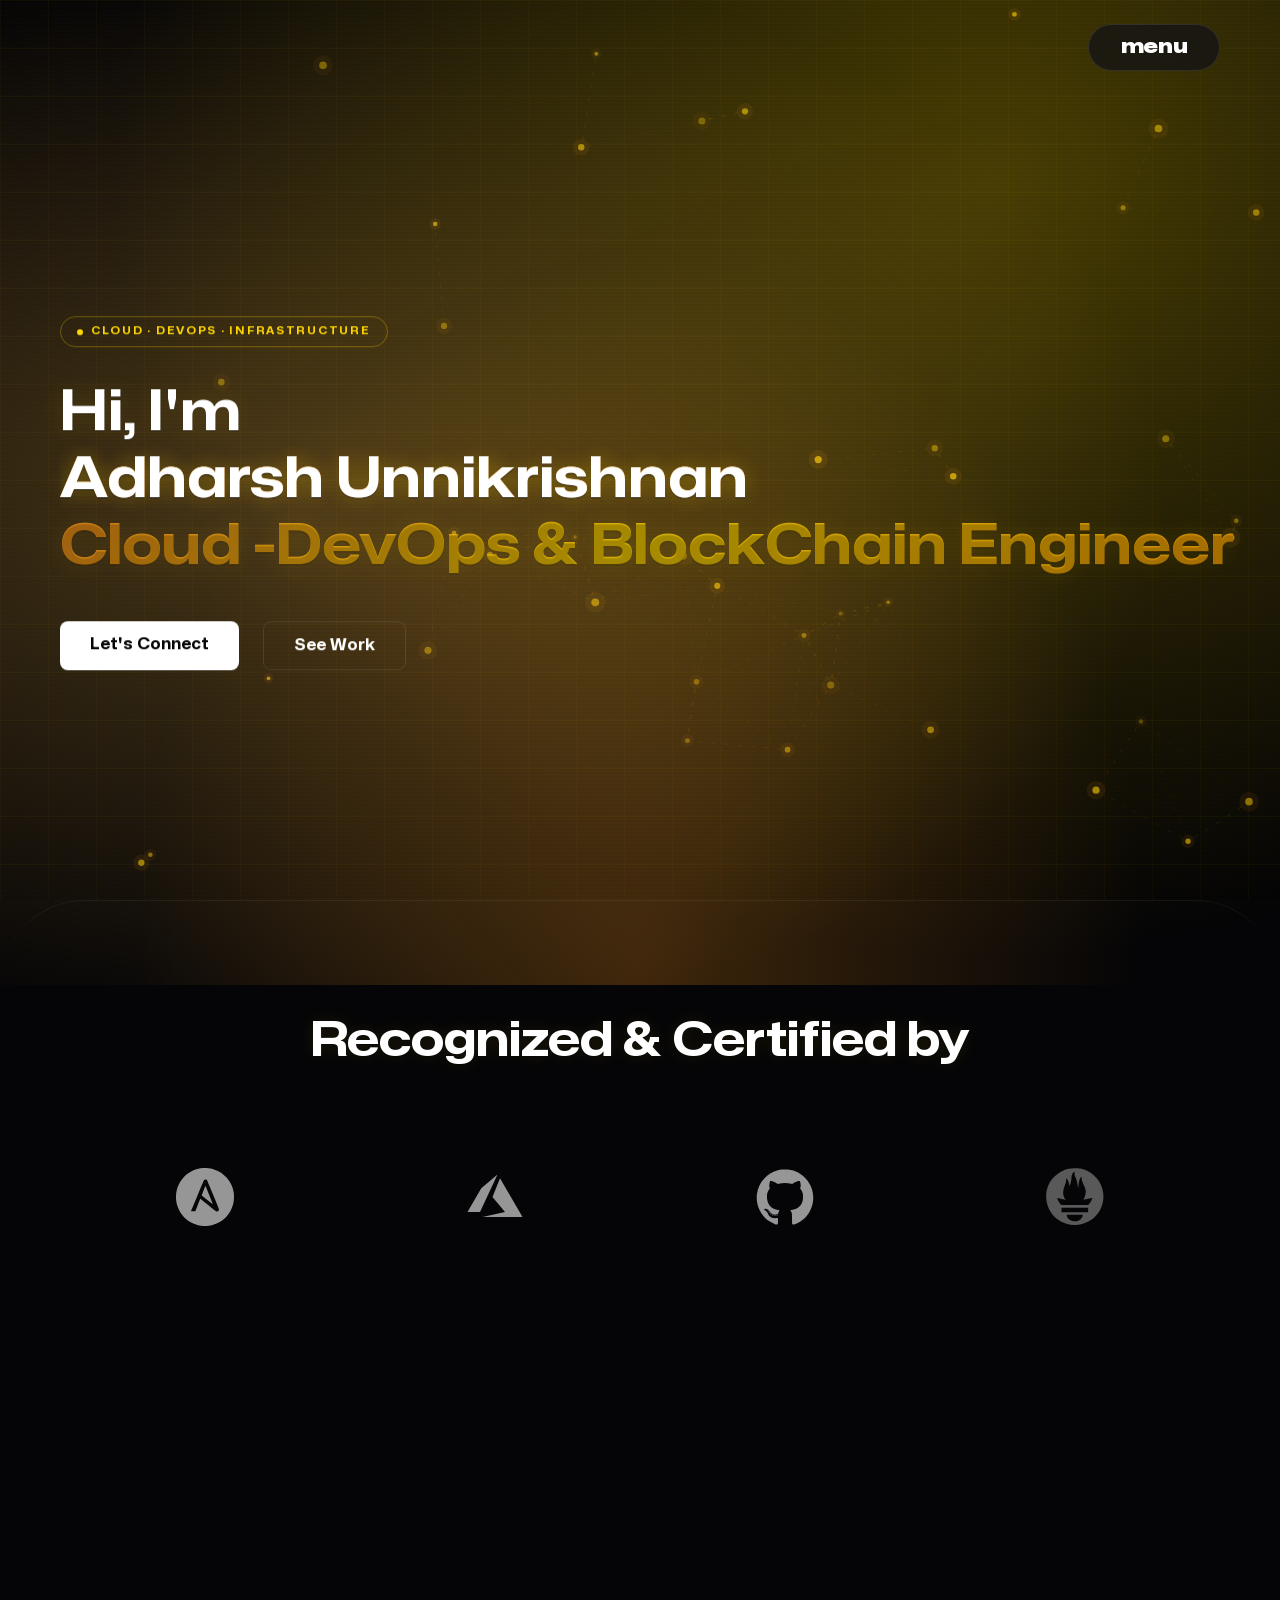
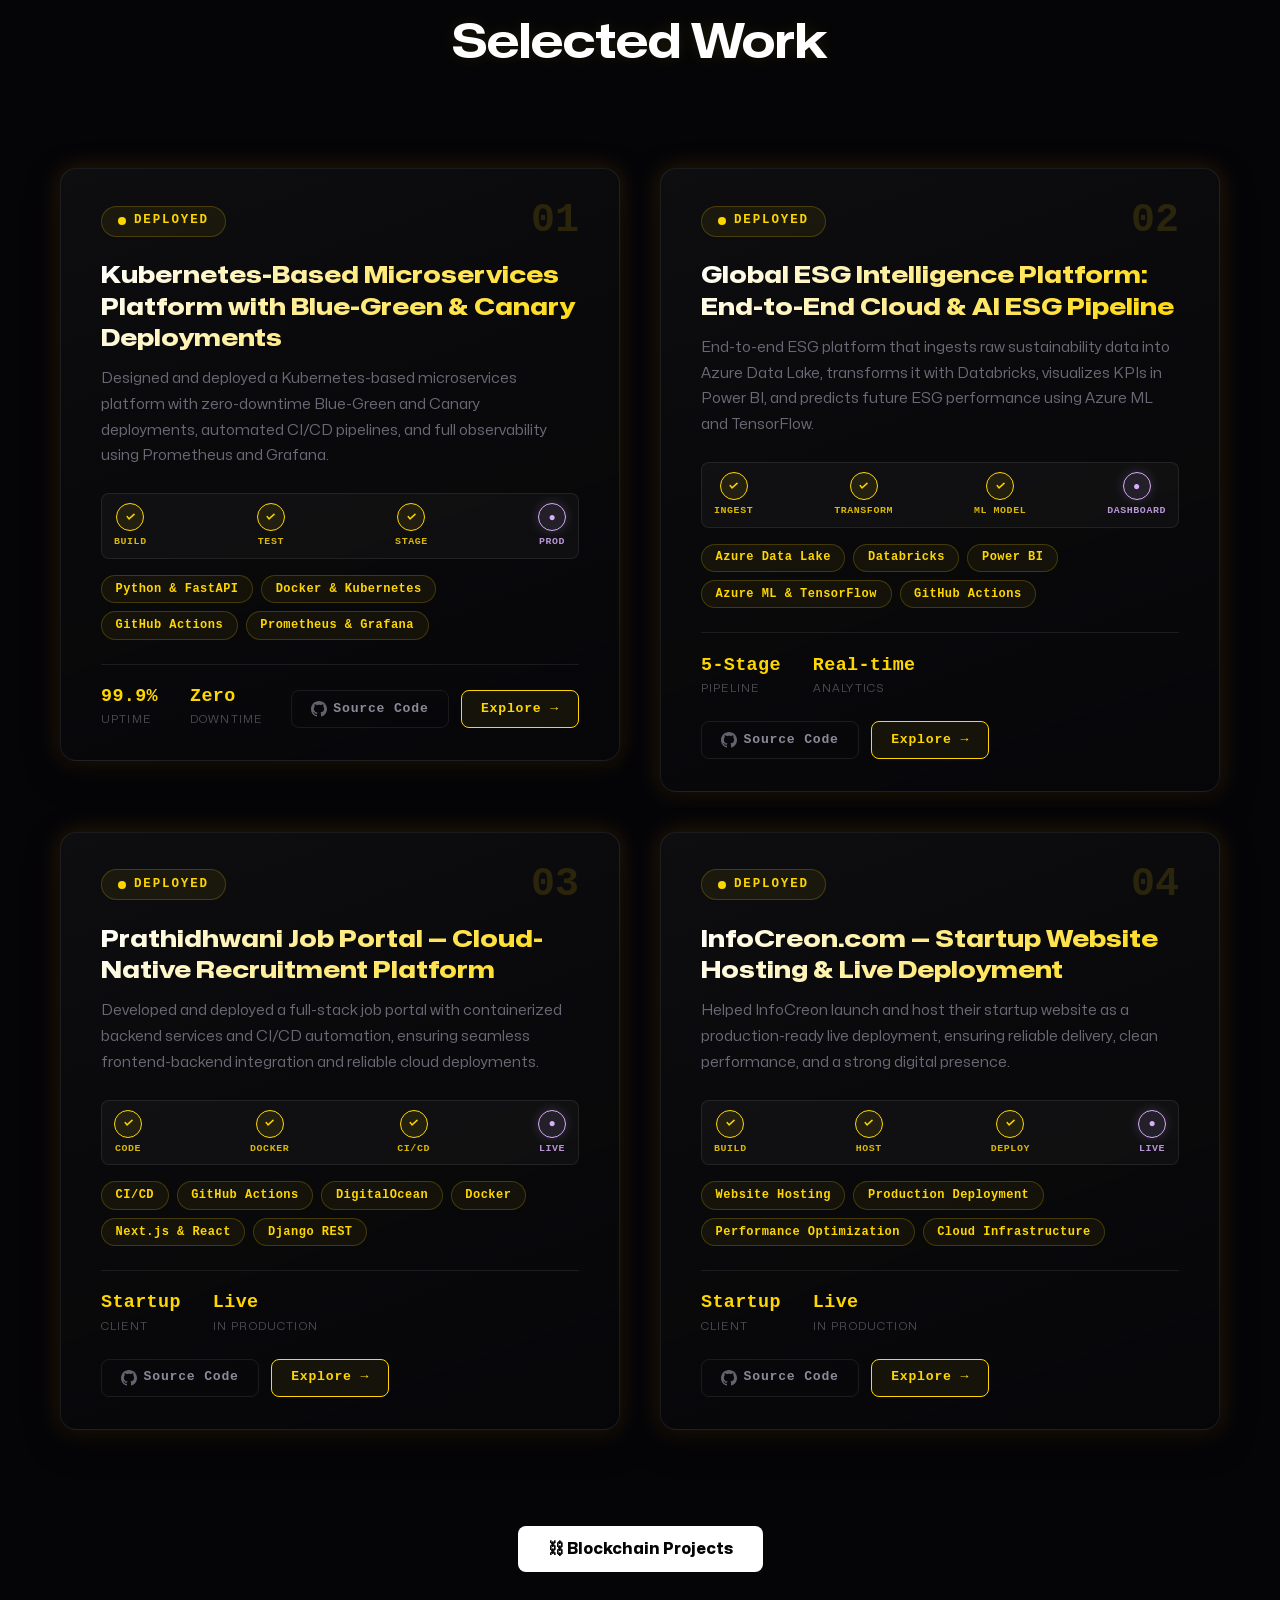
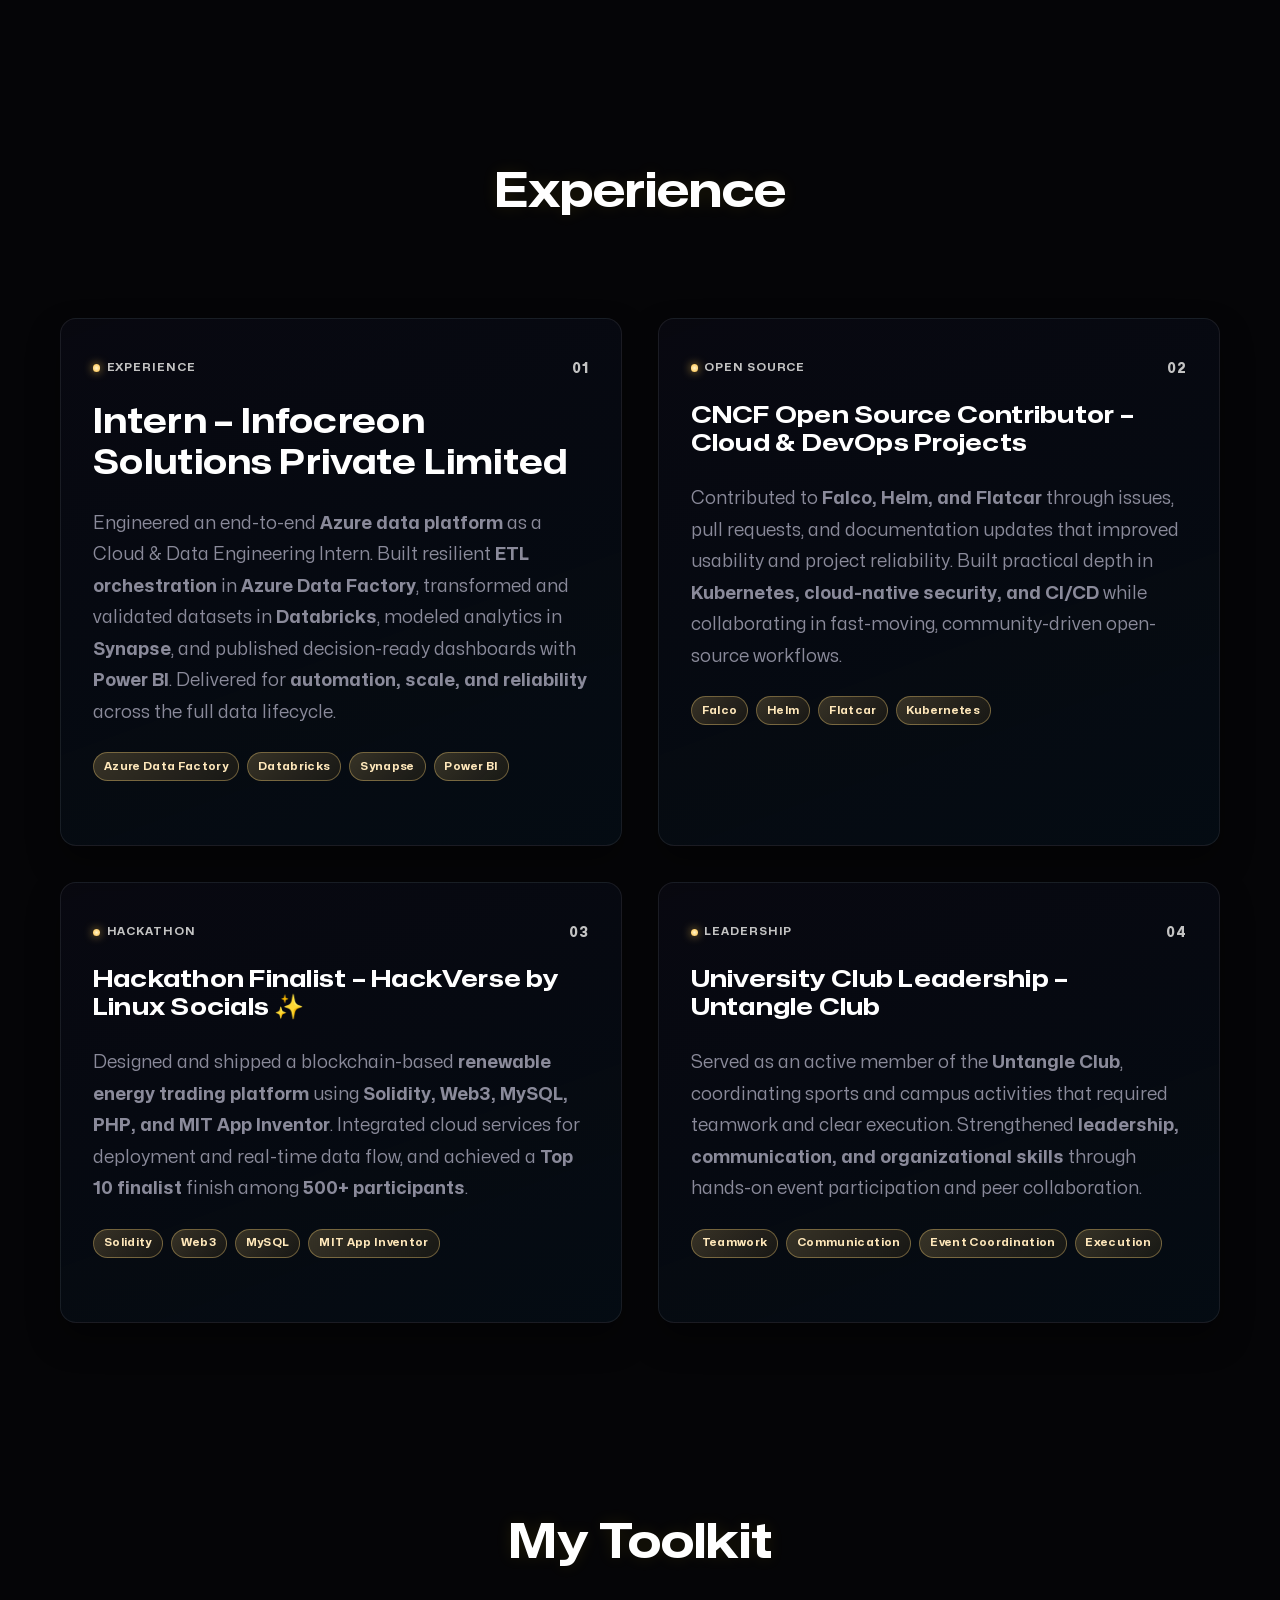
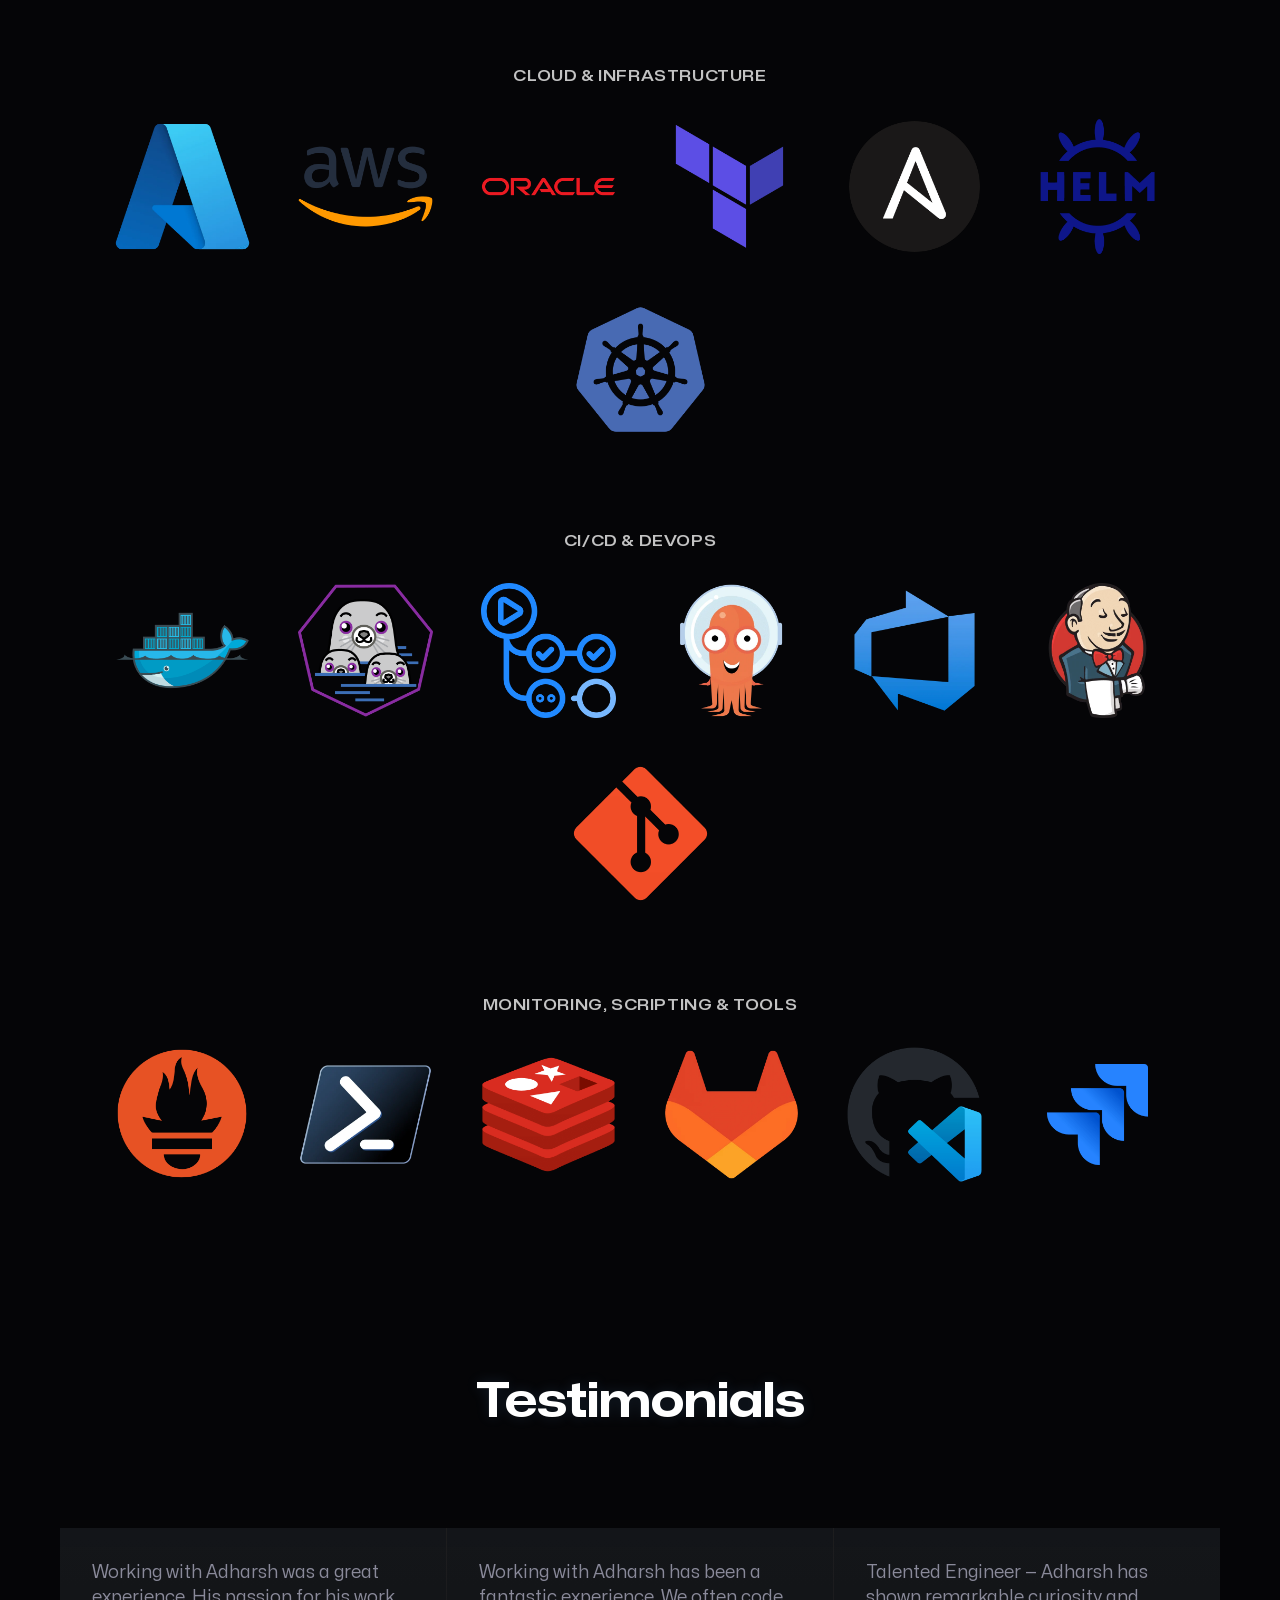
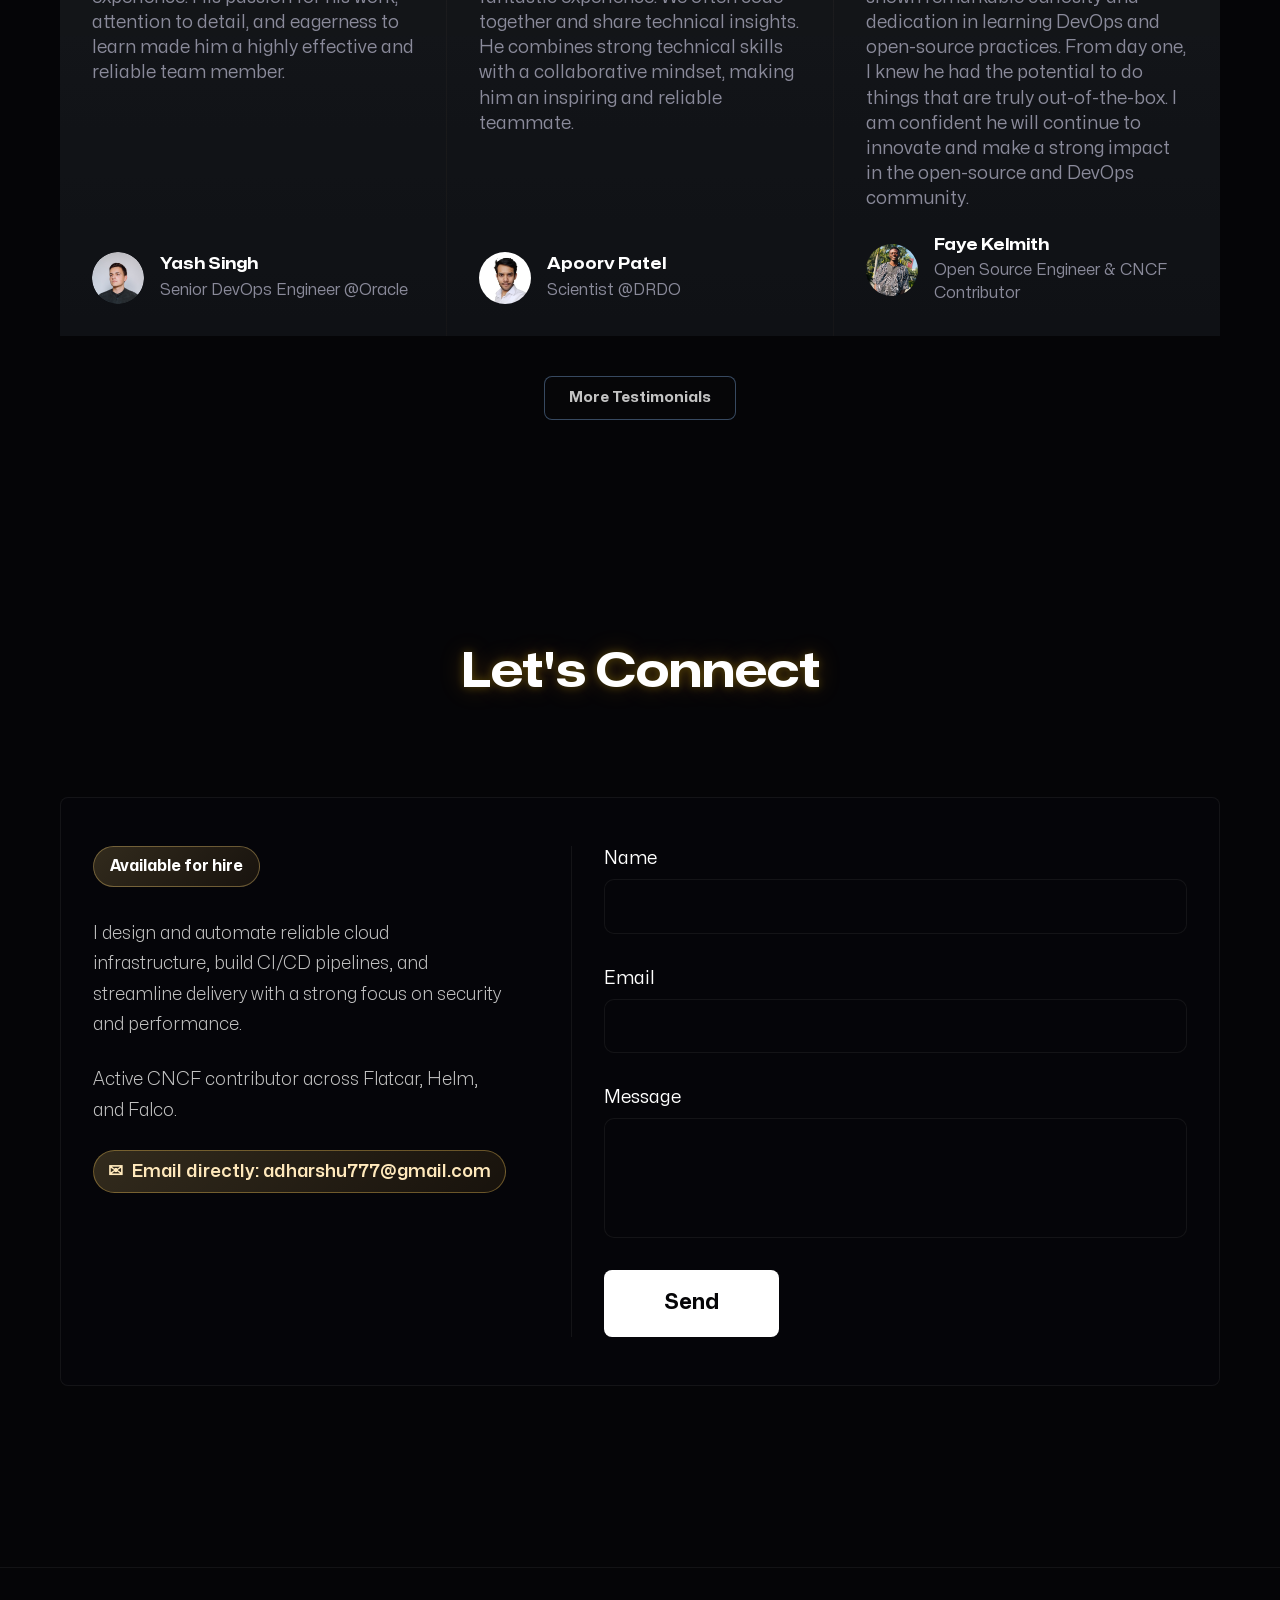
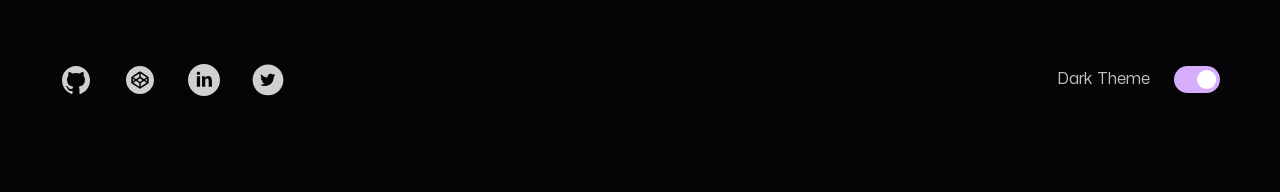
==== commit 9d355b65: "added index.html style.css" ====
--- a/index.html
+++ b/index.html
@@ -528,9 +528,16 @@
         <div class="container">
           <h2 class="h2" id="blog">Experience</h2>
           <div class="article-boxes">
-            <article class="article-box featured-article">
+            <article class="article-box">
               <div class="article-textbox">
                 <div>
+                  <div class="experience-top">
+                    <div class="experience-status">
+                      <span class="experience-status-dot"></span>
+                      <span class="experience-status-text">EXPERIENCE</span>
+                    </div>
+                    <span class="experience-index">01</span>
+                  </div>
                   <h3 class="h3">
                     Intern – Infocreon Solutions Private Limited
                   </h3>
@@ -542,22 +549,28 @@
                     Delivered for <strong>automation, scale, and reliability</strong> across the full data lifecycle.
 
                   </p>
+                  <div class="experience-tags">
+                    <span class="experience-tag">Azure Data Factory</span>
+                    <span class="experience-tag">Databricks</span>
+                    <span class="experience-tag">Synapse</span>
+                    <span class="experience-tag">Power BI</span>
+                  </div>
                 </div>
                 <div class="article-info">
   
                 </div>
               </div>
-              <picture class="article-illustration">
-                <img
-                  src="assets/images/featured-blog.webp"
-                  alt="MacBook Pro"
-                  loading="lazy"
-                />
-              </picture>
             </article>
             <article class="article-box">
               <div class="article-textbox">
                 <div>
+                  <div class="experience-top">
+                    <div class="experience-status">
+                      <span class="experience-status-dot"></span>
+                      <span class="experience-status-text">OPEN SOURCE</span>
+                    </div>
+                    <span class="experience-index">02</span>
+                  </div>
                   <h3 class="h4">CNCF Open Source Contributor – Cloud &amp; DevOps Projects</h3>
                   <p class="article-text">
                     Contributed to <strong>Falco, Helm, and Flatcar</strong> through issues, pull requests,
@@ -566,6 +579,12 @@
                     while collaborating in fast-moving, community-driven open-source workflows.
 
                   </p>
+                  <div class="experience-tags">
+                    <span class="experience-tag">Falco</span>
+                    <span class="experience-tag">Helm</span>
+                    <span class="experience-tag">Flatcar</span>
+                    <span class="experience-tag">Kubernetes</span>
+                  </div>
                 </div>
                 <div class="article-info">
                   <span class="reaction-count">
@@ -582,6 +601,13 @@
             <article class="article-box">
               <div class="article-textbox">
                 <div>
+                  <div class="experience-top">
+                    <div class="experience-status">
+                      <span class="experience-status-dot"></span>
+                      <span class="experience-status-text">HACKATHON</span>
+                    </div>
+                    <span class="experience-index">03</span>
+                  </div>
                   <h3 class="h4">
                     Hackathon Finalist – HackVerse by Linux Socials ✨
                   </h3>
@@ -591,6 +617,12 @@
                     Integrated cloud services for deployment and real-time data flow, and achieved
                     a <strong>Top 10 finalist</strong> finish among <strong>500+ participants</strong>.
                   </p>
+                  <div class="experience-tags">
+                    <span class="experience-tag">Solidity</span>
+                    <span class="experience-tag">Web3</span>
+                    <span class="experience-tag">MySQL</span>
+                    <span class="experience-tag">MIT App Inventor</span>
+                  </div>
                 </div>
                 <div class="article-info">
                  
@@ -608,12 +640,25 @@
             <article class="article-box">
               <div class="article-textbox">
                 <div>
+                  <div class="experience-top">
+                    <div class="experience-status">
+                      <span class="experience-status-dot"></span>
+                      <span class="experience-status-text">LEADERSHIP</span>
+                    </div>
+                    <span class="experience-index">04</span>
+                  </div>
                   <h3 class="h4">University Club Leadership – Untangle Club</h3>
                   <div class="article-text">
                     Served as an active member of the <strong>Untangle Club</strong>, coordinating sports
                     and campus activities that required teamwork and clear execution.
                     Strengthened <strong>leadership, communication, and organizational skills</strong>
                     through hands-on event participation and peer collaboration.
+                  </div>
+                  <div class="experience-tags">
+                    <span class="experience-tag">Teamwork</span>
+                    <span class="experience-tag">Communication</span>
+                    <span class="experience-tag">Event Coordination</span>
+                    <span class="experience-tag">Execution</span>
                   </div>
                 </div>
                 <div class="article-info">
@@ -681,8 +726,8 @@
 
       <!-- Testimonials section with show/hide for 4-6 -->
 
-      <section>
-        <h2 class="h2 section-title-glow">Testimonials</h2>
+      <section class="testimonials-section">
+        <h2 class="h2 testimonials-title">Testimonials</h2>
         <div class="container">
           <ol class="testimonials">
             <li class="testimonial">
@@ -818,28 +863,23 @@
       <section class="contact">
         <div class="container">
           <h2 class="h2 section-title-glow" id="contact">Let's Connect</h2>
-          <div class="contact-content">
-            <div class="contact-textbox">
-              <!-- Please comment this component if you're not available for hire -->
-              <strong href="#" class="hire-alert">
-                <span class="indicator"></span>
-                Available for hire
-              </strong>
+          <div class="contact-content contact-simple">
+            <div class="contact-copy">
+              <strong class="hire-alert">Available for hire</strong>
               <p class="contact-text">
-                I design and automate reliable cloud infrastructure,
-                build CI/CD pipelines, and streamline delivery with a strong focus on security and performance.
+                I design and automate reliable cloud infrastructure, build CI/CD pipelines, and streamline delivery with a strong focus on security and performance.
               </p>
               <p class="contact-text">
                 Active CNCF contributor across Flatcar, Helm, and Falco.
               </p>
-              <!-- Replace src with your signatures and name -->
-              <!-- <img
-                src="assets/images/signatures.png"
-                alt="Adharsh U"
-                class="signatures"
-                loading="lazy"
-              /> -->
+              <p class="contact-email-wrap">
+                <a href="https://mail.google.com/mail/?view=cm&fs=1&to=adharshu777@gmail.com&su=Inquiry" target="_blank" rel="noopener" class="contact-email-link">
+                  <span aria-hidden="true">✉</span>
+                  Email directly: adharshu777@gmail.com
+                </a>
+              </p>
             </div>
+
             <form action="#" class="contact-form" netlify>
               <div class="form-field">
                 <label for="name">Name</label>
@@ -847,13 +887,7 @@
               </div>
               <div class="form-field">
                 <label for="email">Email</label>
-                <input
-                  type="email"
-                  name="email"
-                  id="email"
-                  required
-                  inputmode="email"
-                />
+                <input type="email" name="email" id="email" required inputmode="email" />
               </div>
               <div class="form-field">
                 <label for="message">Message</label>
--- a/style.css
+++ b/style.css
@@ -1634,24 +1634,23 @@
 /* --------------------------------- */
 
 .article-boxes {
-  display: flex;
-  flex-flow: row wrap;
+  display: grid;
+  grid-template-columns: repeat(2, minmax(0, 1fr));
   gap: 2.2rem;
   margin-block-start: var(--gutter-x-large);
 }
 
 .article-box {
   position: relative;
-  flex-basis: 31%;
   border: 1px solid var(--glass-border);
   padding: var(--gutter-medium) var(--gutter-small);
   border-radius: 16px;
-  background: rgba(8, 8, 12, 0.46);
+  background: linear-gradient(160deg, rgba(10, 10, 20, 0.72), rgba(4, 18, 30, 0.52));
   box-shadow: var(--shadow);
   backdrop-filter: blur(10px);
   -webkit-backdrop-filter: blur(10px);
   overflow: hidden;
-  transition: transform 0.4s var(--ease-out), border-color 0.3s ease, box-shadow 0.3s ease;
+  transition: transform 0.4s var(--ease-out), border-color 0.3s ease, box-shadow 0.3s ease, background 0.3s ease;
 }
 
 .article-box::before {
@@ -1666,8 +1665,8 @@
 }
 
 .article-box:hover {
-  border-color: var(--border-dark);
-  box-shadow: 0 0 0 1px var(--glass-border), var(--shadow);
+  border-color: rgba(255, 214, 120, 0.46);
+  box-shadow: 0 0 0 1px rgba(255, 206, 92, 0.2), 0 18px 42px rgba(0, 0, 0, 0.32);
   transform: translateY(-6px);
 }
 
@@ -1680,6 +1679,7 @@
   height: 100%;
   display: flex;
   flex-direction: column;
+  gap: var(--gutter-x-small);
 }
 
 .article-text {
@@ -1705,89 +1705,97 @@
   font-size: initial;
 }
 
-@media (max-width: 985px) {
-  .article-boxes {
-    max-inline-size: 685px;
-    margin-inline: auto;
-    justify-content: center;
-    gap: 4%;
-  }
-
-  .article-box:nth-of-type(2),
-  .article-box:nth-of-type(3) {
-    flex-basis: 48%;
-  }
-
-  .article-box:last-child {
-    display: none;
-  }
-}
-
-@media (max-width: 650px) {
-  .article-box:nth-child(2),
-  .article-box:nth-child(3),
-  .article-box:last-child {
-    flex-basis: 100%;
-  }
-
-  .featured-article {
-    margin-block-end: 0;
-  }
-
-  .article-box:not(:last-child) {
-    margin-block-end: var(--gutter-x-small);
-  }
-
-  .article-box:last-child {
-    display: block;
-  }
-}
-
-/* --------------------------------- */
-/* ----- Featured article -----*/
-/* --------------------------------- */
-
-.featured-article {
-  flex-basis: 100%;
+.experience-top {
   display: flex;
   align-items: center;
   justify-content: space-between;
-  min-height: 100%;
-  margin-block-end: 44.8px;
+  margin-block-end: var(--gutter-x-small);
+}
+
+.experience-status {
+  display: inline-flex;
+  align-items: center;
+  gap: 0.4rem;
+  font-size: 0.72rem;
+  font-weight: 700;
+  letter-spacing: 0.08em;
+  text-transform: uppercase;
+  color: var(--sub);
+}
+
+.experience-status-dot {
+  inline-size: 0.45rem;
+  block-size: 0.45rem;
+  border-radius: 50%;
+  background: radial-gradient(circle, #fff4cc 0%, #ffc54d 90%);
+  box-shadow: 0 0 0.6rem rgba(255, 206, 92, 0.75);
+}
+
+.experience-index {
+  font-size: 0.85rem;
+  font-weight: 800;
+  letter-spacing: 0.08em;
+  color: var(--sub);
+}
+
+.experience-tags {
+  display: flex;
+  flex-wrap: wrap;
+  gap: 0.5rem;
+  margin-block-start: var(--gutter-x-small);
+}
+
+.experience-tag {
+  display: inline-flex;
+  align-items: center;
+  padding: 0.34rem 0.62rem;
+  border-radius: 999px;
+  border: 1px solid rgba(255, 214, 120, 0.35);
+  background: linear-gradient(135deg, rgba(255, 214, 120, 0.2), rgba(255, 183, 66, 0.08));
+  font-size: 0.72rem;
+  font-weight: 700;
+  color: #ffe8bb;
+  letter-spacing: 0.03em;
+}
+
+body.light .article-box {
+  background: linear-gradient(165deg, rgba(250, 255, 255, 0.96), rgba(235, 246, 255, 0.86));
+  border-color: rgba(176, 130, 38, 0.26);
+}
+
+body.light .article-box:hover {
+  border-color: rgba(193, 136, 37, 0.45);
+  box-shadow: 0 0 0 1px rgba(193, 136, 37, 0.16), 0 14px 30px rgba(13, 36, 58, 0.15);
+}
+
+body.light .experience-tag {
+  border-color: rgba(188, 141, 53, 0.36);
+  background: linear-gradient(135deg, rgba(255, 230, 173, 0.62), rgba(255, 210, 127, 0.42));
+  color: #7a4f10;
 }
 
 @media (max-width: 985px) {
-  .featured-article {
-    margin-block-end: 24.4px;
-    flex-direction: column-reverse;
-  }
-}
-
-.featured-article .article-textbox {
-  flex-basis: 44%;
-}
-
-.featured-article h3 {
-  margin-block-start: var(--gutter-x-small);
-}
-
-.featured-article .article-illustration {
-  flex-basis: 50%;
+  .article-boxes {
+    grid-template-columns: 1fr;
+    max-inline-size: 760px;
+    margin-inline: auto;
+  }
+}
+
+@media (max-width: 650px) {
+  .experience-tags {
+    gap: 0.42rem;
+  }
+
+  .experience-tag {
+    font-size: 0.68rem;
+  }
 }
 
 .article-illustration img {
   border-radius: 16px;
   border: 1px solid var(--glass-border);
   box-shadow: var(--shadow);
-}
-
-.featured-article .article-text {
-  font-size: var(--text-medium);
-}
-
-.featured-article .article-info {
-  justify-content: flex-start;
-  gap: var(--gutter-medium);
 }
 
 /* --------------------------------- */
@@ -1806,6 +1814,26 @@
   );
 }
 
+.testimonials-section .testimonials-title {
+  text-shadow: 0 1px 0 rgba(0, 0, 0, 0.28), 0 0 14px rgba(112, 181, 255, 0.14);
+}
+
+.testimonials-section .testimonial {
+  background-color: rgba(8, 12, 20, 0.44);
+}
+
+.testimonials-section .testimonial:hover {
+  background: rgba(10, 18, 30, 0.62);
+}
+
+body.light .testimonials-section .testimonial {
+  background-color: rgba(245, 249, 255, 0.92);
+}
+
+body.light .testimonials-section .testimonial:hover {
+  background-color: rgba(236, 244, 255, 0.98);
+}
+
 @media (max-width: 1100px) {
   .testimonials {
     grid-template-columns: repeat(2, 1fr);
@@ -1933,82 +1961,90 @@
 
 .contact-content {
   display: grid;
-  grid-template-columns: minmax(245px, 35%) 1fr;
+  grid-template-columns: minmax(250px, 40%) 1fr;
+  gap: var(--gutter-medium);
+  align-items: start;
   margin-block: var(--gutter-x-large);
   border: 1px solid var(--border);
   border-radius: var(--gutter-nano);
-  overflow: hidden;
-  background: rgba(8, 8, 12, 0.46);
+  max-inline-size: 100%;
+  margin-inline: 0;
+  background: rgba(8, 8, 12, 0.42);
   backdrop-filter: blur(8px);
   -webkit-backdrop-filter: blur(8px);
+  padding: var(--gutter-large) var(--gutter-small);
 }
 
 @media (max-width: 1032px) {
   .contact-content {
-    display: flex;
-    flex-direction: column-reverse;
-    max-inline-size: 845px;
-    margin-inline: auto;
-  }
-}
-
-.contact-textbox,
+    grid-template-columns: 1fr;
+    gap: var(--gutter-small);
+    max-inline-size: 100%;
+  }
+}
+
+.contact-copy {
+  padding-inline-end: var(--gutter-x-small);
+}
+
 .contact-form {
-  padding: var(--gutter-large) var(--gutter-small);
+  padding: 0;
 }
 
 .hire-alert {
   display: inline-flex;
   align-items: center;
-  gap: var(--gutter-nano);
+  gap: 0;
   font-size: initial;
   padding: var(--gutter-nano) var(--gutter-micro);
   border-radius: var(--gutter-small);
-  position: relative;
-  z-index: 1;
   margin-block-end: var(--gutter-small);
   color: var(--important);
-}
-
-.hire-alert::before,
-.hire-alert::after {
-  content: "";
-  position: absolute;
-  inset: 0;
-  border-radius: inherit;
-}
-
-.hire-alert::after {
-  background-image: var(--gradient-border);
-  z-index: -2;
-}
-
-.hire-alert::before {
-  background-color: rgba(8, 8, 12, 0.5);
-  inset: 1px;
-  z-index: -1;
-}
-
-.indicator {
-  display: inline-block;
-  block-size: var(--gutter-nano);
-  inline-size: var(--gutter-nano);
-  border-radius: 50%;
-  background-color: red;
-  animation: blink 550ms alternate infinite var(--easing);
-}
-
-@keyframes blink {
-  100% {
-    opacity: 0;
-  }
+  border: 1px solid rgba(255, 214, 120, 0.35);
+  background: linear-gradient(135deg, rgba(255, 214, 120, 0.18), rgba(255, 188, 85, 0.08));
 }
 
 .contact-text {
   font-size: var(--text-small);
-  line-height: 1.8;
+  line-height: 1.7;
   color: var(--sub);
-  margin-block-end: var(--gutter-small);
+  margin-block-end: var(--gutter-x-small);
+}
+
+.contact-email-wrap {
+  margin-block: var(--gutter-nano) 0;
+}
+
+.contact-email-link {
+  display: inline-flex;
+  align-items: center;
+  gap: 0.45rem;
+  font-size: var(--text-small);
+  font-weight: 600;
+  color: #ffe9bc;
+  text-decoration: none;
+  padding: 0.5rem 0.9rem;
+  border-radius: 999px;
+  border: 1px solid rgba(255, 206, 92, 0.35);
+  background: linear-gradient(135deg, rgba(255, 214, 120, 0.18), rgba(255, 183, 66, 0.08));
+  transition: transform 0.25s ease, border-color 0.25s ease, box-shadow 0.25s ease;
+}
+
+.contact-email-link:hover {
+  transform: translateY(-1px);
+  border-color: rgba(255, 206, 92, 0.58);
+  box-shadow: 0 8px 22px rgba(255, 183, 66, 0.16);
+}
+
+body.light .contact-email-link {
+  color: #7a4f10;
+  background: linear-gradient(135deg, rgba(255, 230, 173, 0.62), rgba(255, 210, 127, 0.42));
+  border-color: rgba(188, 141, 53, 0.4);
+}
+
+body.light .contact-email-link:hover {
+  border-color: rgba(188, 141, 53, 0.62);
+  box-shadow: 0 8px 20px rgba(193, 136, 37, 0.14);
 }
 
 .signatures {
@@ -2020,21 +2056,16 @@
 }
 
 .contact-form {
-  background: rgba(8, 8, 12, 0.35);
-  border-top-right-radius: var(--gutter-nano);
-  border-bottom-right-radius: var(--gutter-nano);
-  position: relative;
-}
-
-.contact-form::before {
-  content: "";
-  position: absolute;
-  top: 0;
-  left: 0;
-  width: 1px;
-  height: 100%;
-  background: linear-gradient(to bottom, var(--neon-green), transparent, var(--neon-pink));
-  opacity: 0.3;
+  margin-block-start: 0;
+  border-inline-start: 1px solid var(--border);
+  padding-inline-start: var(--gutter-small);
+}
+
+@media (max-width: 1032px) {
+  .contact-form {
+    border-inline-start: none;
+    padding-inline-start: 0;
+  }
 }
 
 .form-field label,
@@ -2053,10 +2084,10 @@
 .form-field textarea {
   font-size: var(--text-small);
   color: var(--sub);
-  border: none;
+  border: 1px solid var(--border);
   outline: none;
-  border-bottom: 1px solid var(--border);
-  background-color: transparent;
+  border-radius: 10px;
+  background-color: rgba(8, 8, 12, 0.2);
 }
 
 .form-field textarea {
@@ -2065,20 +2096,20 @@
 
 .form-field input:focus,
 .form-field textarea:focus {
-  border-color: #888;
+  border-color: rgba(255, 206, 92, 0.5);
 }
 
 .form-field input,
 .form-field textarea {
   margin-block-end: var(--gutter-small);
-  padding: var(--gutter-nano);
-  margin-inline: var(--gutter-nano);
+  padding: 0.85rem 0.9rem;
+  margin-inline: 0;
 }
 
 .form-field label {
   font-size: var(--text-small);
   margin-block-end: var(--gutter-nano);
-  margin-inline-start: var(--gutter-nano);
+  margin-inline-start: 0;
 }
 
 .contact-form button[type="submit"] {
@@ -2328,8 +2359,8 @@
 .testimonials-toggle {
   font-size: 0.95rem;
   padding: 10px 24px;
-  color: var(--important);
-  border: 1px solid var(--important);
+  color: var(--sub);
+  border: 1px solid rgba(125, 167, 220, 0.42);
   background: rgba(8, 8, 12, 0.4);
   cursor: pointer;
   border-radius: var(--gutter-nano);
@@ -2337,8 +2368,21 @@
 }
 
 .testimonials-toggle:hover {
-  background: var(--important);
-  color: var(--bg-color-primary);
+  background: rgba(82, 138, 209, 0.2);
+  border-color: rgba(125, 167, 220, 0.7);
+  color: #dbeaff;
+}
+
+body.light .testimonials-toggle {
+  color: #355271;
+  border-color: rgba(83, 126, 173, 0.38);
+  background: rgba(235, 245, 255, 0.75);
+}
+
+body.light .testimonials-toggle:hover {
+  background: rgba(207, 229, 252, 0.88);
+  border-color: rgba(83, 126, 173, 0.65);
+  color: #1f3d5d;
 }
 
 /* --------------------------------- */
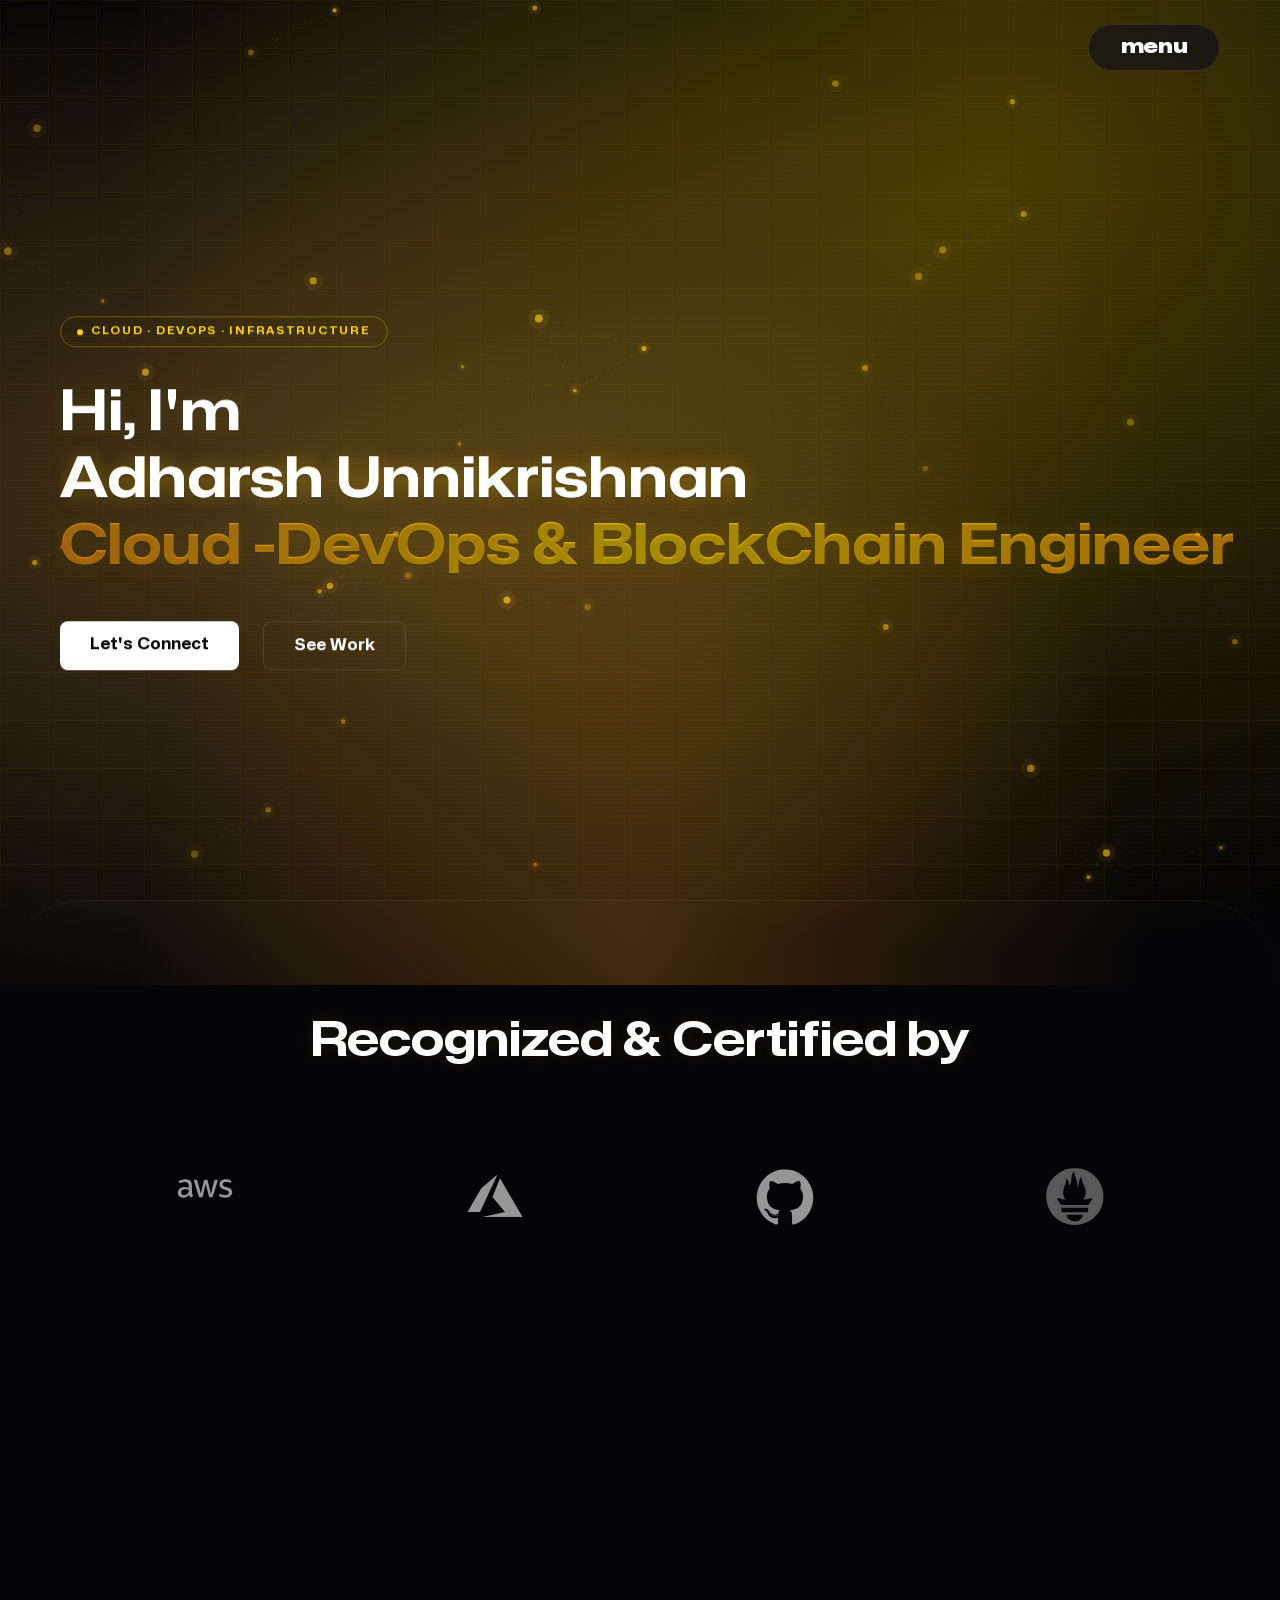
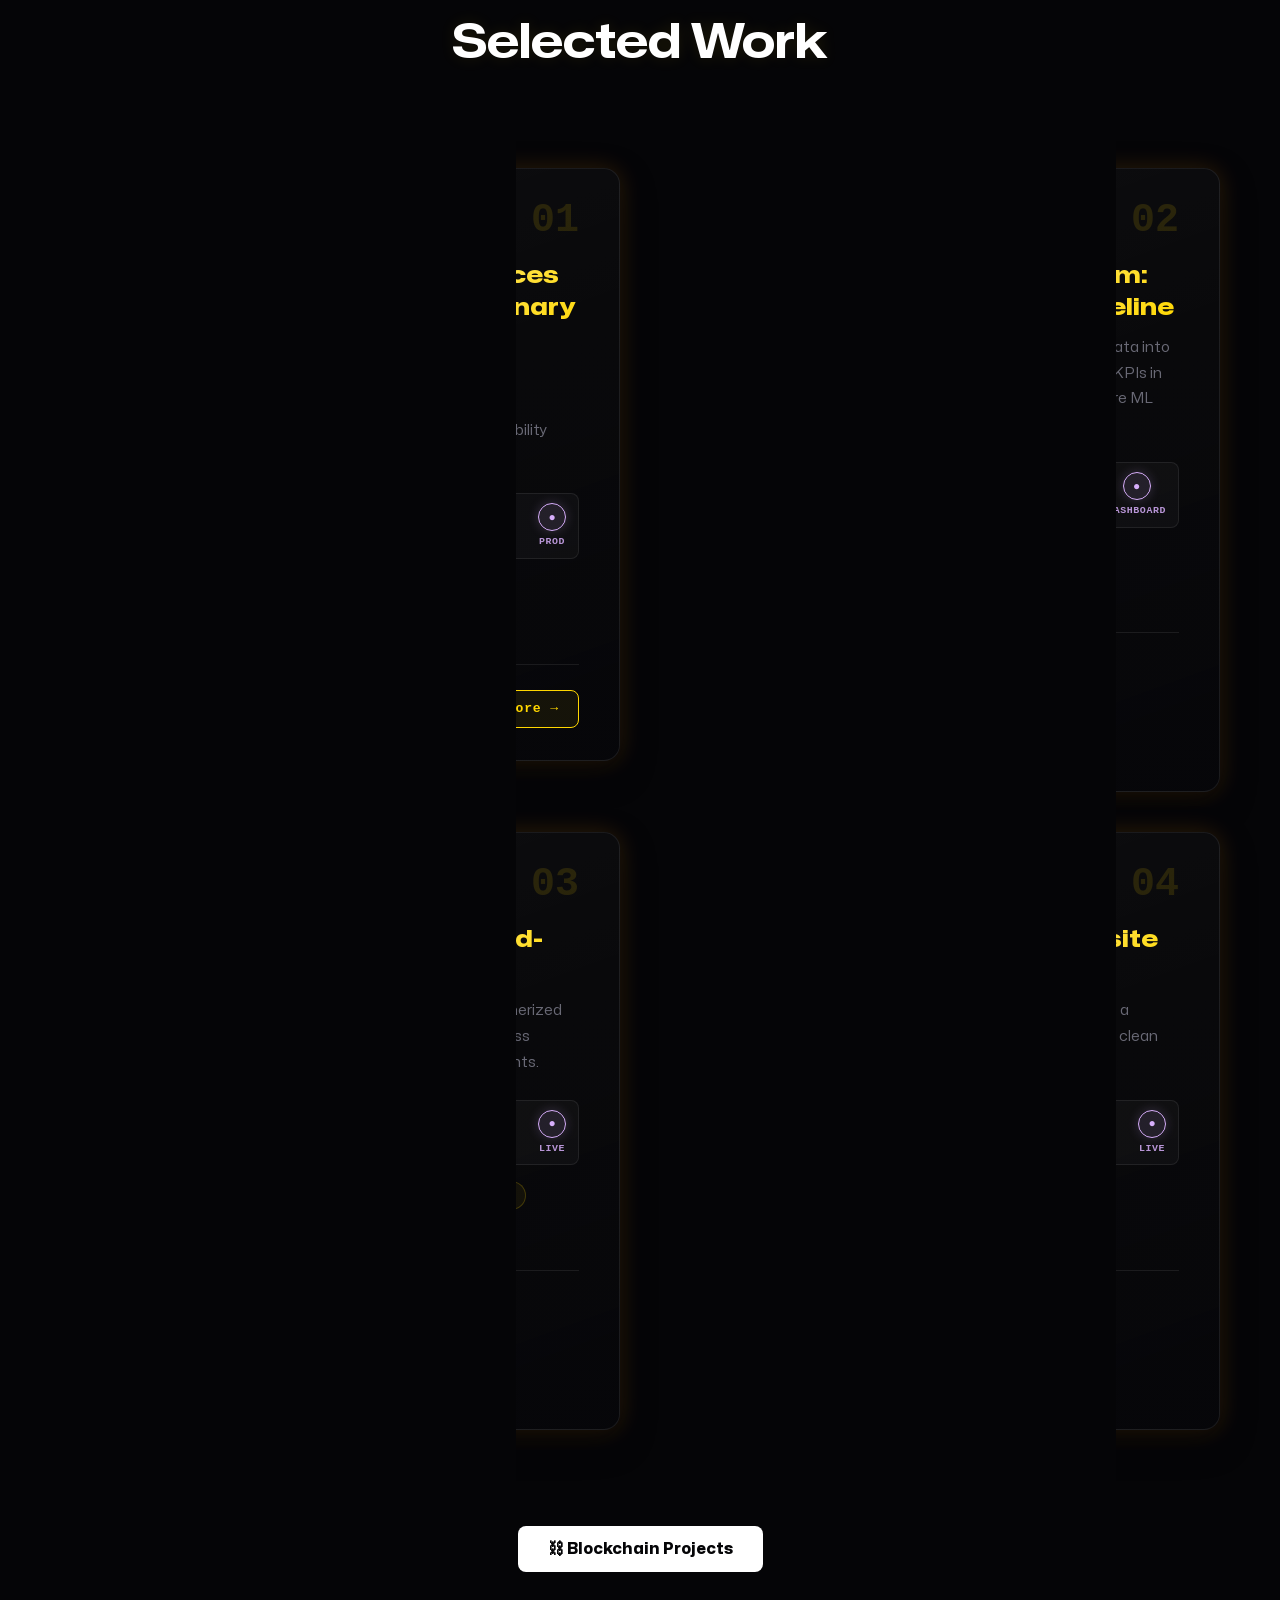
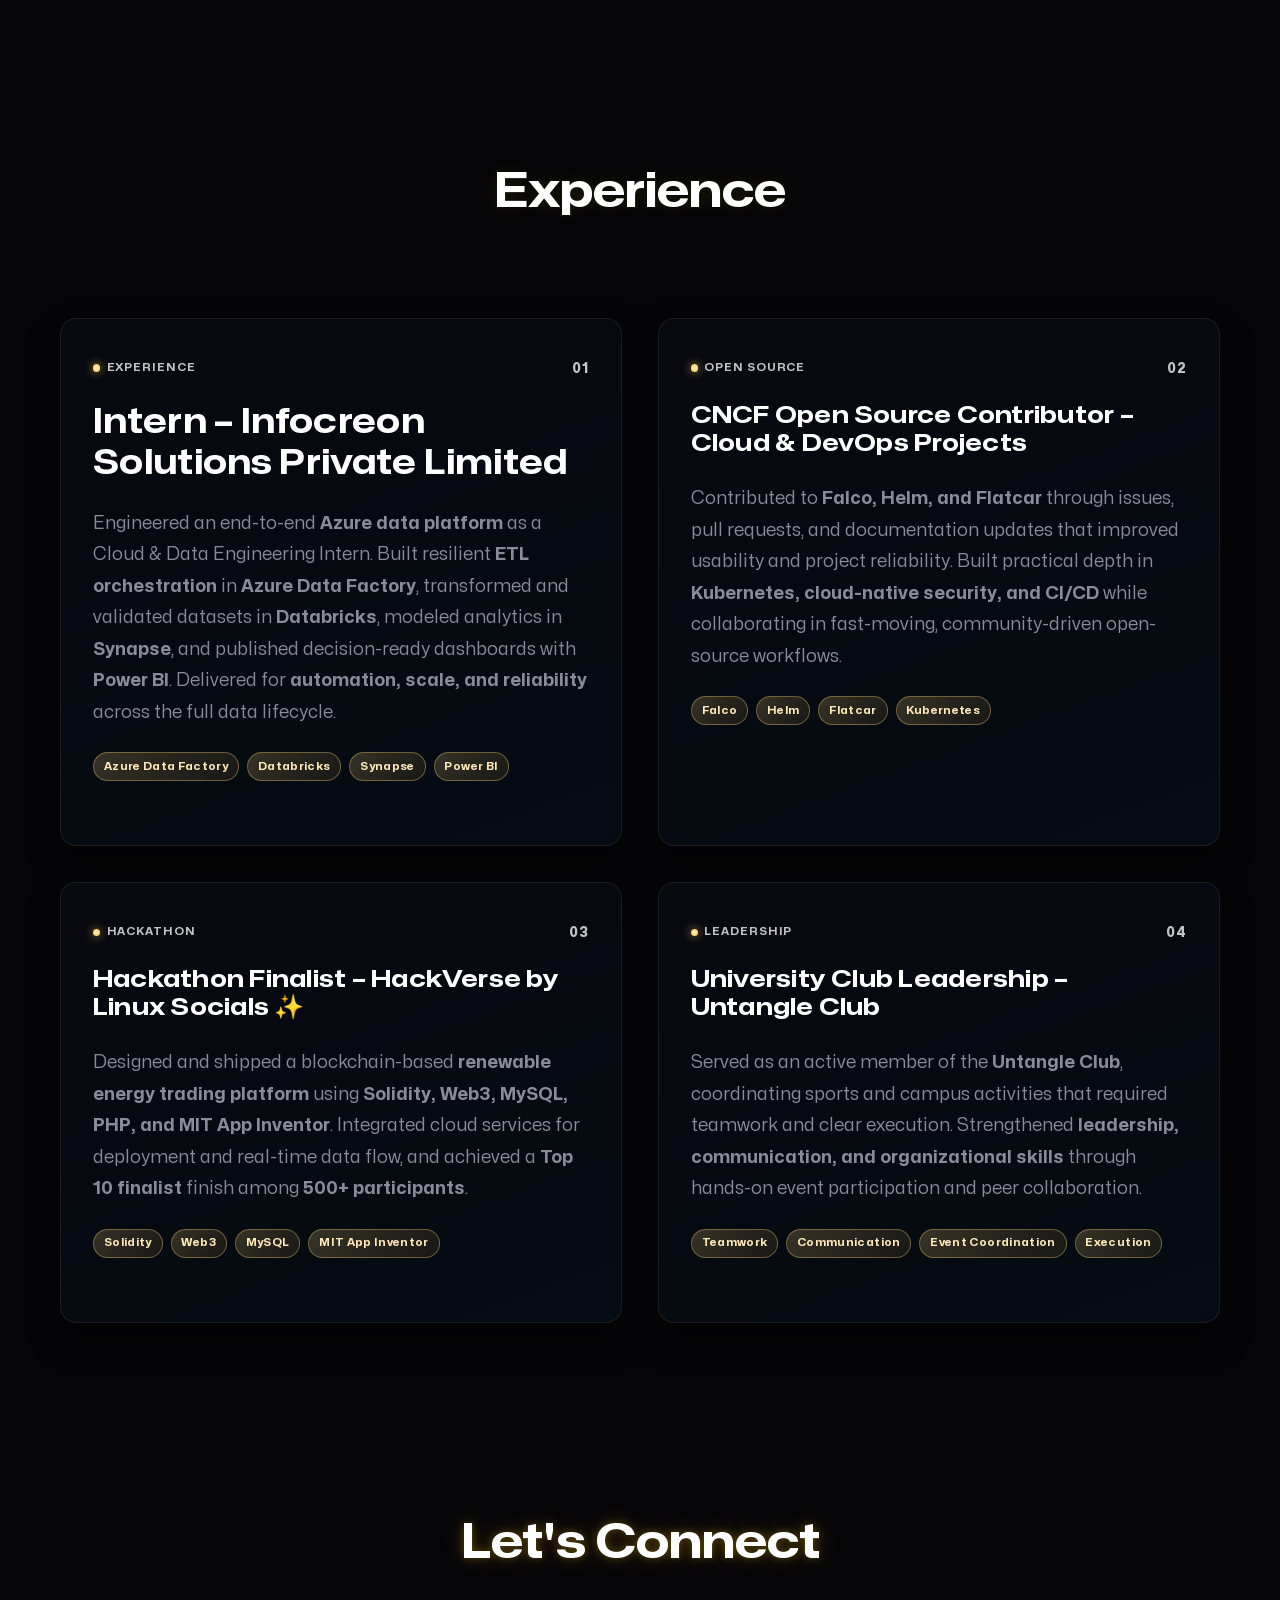
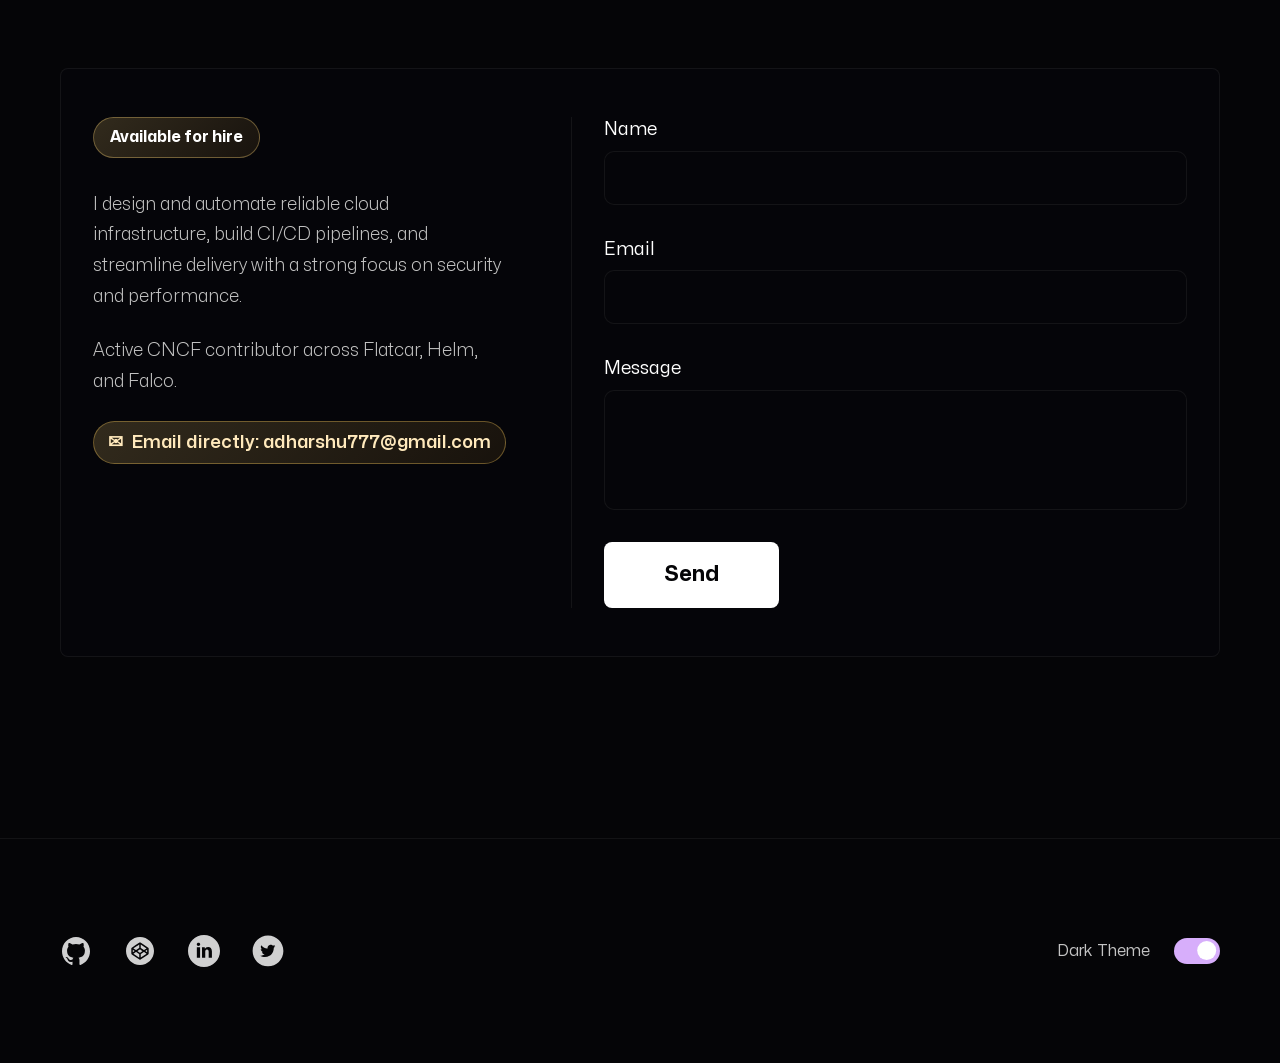
==== commit 5507ac74: "added html and updated" ====
--- a/index.html
+++ b/index.html
@@ -86,11 +86,10 @@
       <nav class="nav hidden">
         <ol class="nav-items">
           <li class="nav-item"><a href="#">Home</a></li>
-          <li class="nav-item"><a href="#work">My Work</a></li>
-          <li class="nav-item"><a href="#blog">Experience</a></li>
-          <li class="nav-item"><a href="#skills">My Skills</a></li>
+          <li class="nav-item"><a href="#work">Selected Work</a></li>
+          <li class="nav-item"><a href="#experience">Experience</a></li>
           <li class="nav-item">
-            <a href="#contact" data-focused="last-focused">Contact</a>
+            <a href="#contact" data-focused="last-focused">Let's Connect</a>
           </li>
         </ol>
       </nav>
@@ -526,7 +525,7 @@
 
       <section class="article">
         <div class="container">
-          <h2 class="h2" id="blog">Experience</h2>
+          <h2 class="h2" id="experience">Experience</h2>
           <div class="article-boxes">
             <article class="article-box">
               <div class="article-textbox">
@@ -673,189 +672,6 @@
                 </div>
               </div>
             </article>
-          </div>
-        </div>
-      </section>
-
-      <!-- Update skills-img src, alt  and title attributes I have added some other logos in assets/images/skill for your convenience feel free to pick one if required  -->
-
-      <section class="skills">
-        <div class="container">
-          <h2 class="h2" id="skills">My Toolkit</h2>
-
-          <div class="skills-category">
-            <h3 class="skills-category-title">Cloud & Infrastructure</h3>
-            <div class="skills-imgs">
-              <img src="assets/images/skills/js.webp" alt="Azure" class="skills-img" loading="lazy" title="Azure" width="135" height="135">
-              <img src="assets/images/skills/graphql.webp" alt="AWS" class="skills-img" loading="lazy" title="AWS" width="135" height="135">
-              <img src="assets/images/skills/typescript.webp" alt="Oracle OCI" class="skills-img" loading="lazy" title="Oracle OCI" width="135" height="135">
-              <img src="assets/images/skills/next-js.webp" alt="Terraform" class="skills-img" loading="lazy" title="Terraform" width="135" height="135">
-              <img src="assets/images/skills/Ansible.webp" alt="Ansible" class="skills-img" loading="lazy" title="Ansible" width="135" height="135">
-              <img src="assets/images/skills/shell.webp" alt="Helm" class="skills-img" loading="lazy" title="Helm" width="135" height="135">
-              <img src="assets/images/skills/rust.webp" alt="Kubernetes" class="skills-img" loading="lazy" title="Kubernetes" width="135" height="135">
-            </div>
-          </div>
-
-          <div class="skills-category">
-            <h3 class="skills-category-title">CI/CD & DevOps</h3>
-            <div class="skills-imgs">
-              <img src="assets/images/skills/react.webp" alt="Docker" class="skills-img" loading="lazy" title="Docker" width="135" height="135">
-              <img src="assets/images/skills/podman.webp" alt="Podman" class="skills-img" loading="lazy" title="Podman" width="135" height="135">
-              <img src="assets/images/skills/html.webp" alt="GitHub Actions" class="skills-img" loading="lazy" title="GitHub Actions" width="135" height="135">
-              <img src="assets/images/skills/argocd.webp" alt="Argo CD" class="skills-img" loading="lazy" title="Argo CD" width="135" height="135">
-              <img src="assets/images/skills/azuredevops.webp" alt="Azure DevOps" class="skills-img" loading="lazy" title="Azure DevOps" width="135" height="135">
-              <img src="assets/images/skills/a11y.webp" alt="Jenkins" class="skills-img" loading="lazy" title="Jenkins" width="135" height="135">
-              <img src="assets/images/skills/git.webp" alt="Git" class="skills-img" loading="lazy" title="Git" width="135" height="135">
-            </div>
-          </div>
-
-          <div class="skills-category">
-            <h3 class="skills-category-title">Monitoring, Scripting & Tools</h3>
-            <div class="skills-imgs">
-              <img src="assets/images/skills/svelte.webp" alt="Grafana" class="skills-img" loading="lazy" title="Grafana" width="135" height="135">
-              <img src="assets/images/skills/powershell.webp" alt="PowerShell" class="skills-img" loading="lazy" title="PowerShell" width="135" height="135">
-              <img src="assets/images/skills/node-js.webp" alt="Redis" class="skills-img" loading="lazy" title="Redis" width="135" height="135">
-              <img src="assets/images/skills/gitlab.webp" alt="GitLab" class="skills-img" loading="lazy" title="GitLab" width="135" height="135">
-              <img src="assets/images/skills/githubcodespace.webp" alt="Codespaces" class="skills-img" loading="lazy" title="Codespaces" width="135" height="135">
-              <img src="assets/images/skills/jira.webp" alt="Jira" class="skills-img" loading="lazy" title="Jira" width="135" height="135">
-            </div>
-          </div>
-
-        </div>
-      </section>
-
-      <!-- Testimonials section with show/hide for 4-6 -->
-
-      <section class="testimonials-section">
-        <h2 class="h2 testimonials-title">Testimonials</h2>
-        <div class="container">
-          <ol class="testimonials">
-            <li class="testimonial">
-              <blockquote class="testimonial-text">
-                Working with Adharsh was a great experience. His passion for his work, attention to detail, and eagerness to learn made him a highly effective and reliable team member.
-              </blockquote>
-              <figure class="testimonial-author">
-                <img
-                  src="assets/images/testimonials/rich-harris.png"
-                  alt="Yash Singh"
-                  loading="lazy"
-                  width="52"
-                  height="52"
-                />
-                <figcaption>
-                  <h3 class="testimonial-author-name">Yash Singh</h3>
-                  <p class="testimonial-author-job">Senior DevOps Engineer @Oracle</p>
-                </figcaption>
-              </figure>
-            </li>
-            <li class="testimonial">
-              <blockquote class="testimonial-text">
-                Working with Adharsh has been a fantastic experience. We often code together and share technical insights. 
-                He combines strong technical skills with a collaborative mindset, making him an inspiring and reliable teammate.
-              </blockquote>
-              <figure class="testimonial-author">
-                <img
-                  src="assets/images/testimonials/frank-mcsherry.webp"
-                  alt="Apoorv Patel"
-                  loading="lazy"
-                  width="52"
-                  height="52"
-                />
-                <figcaption>
-                  <h3 class="testimonial-author-name">Apoorv Patel</h3>
-                  <p class="testimonial-author-job">Scientist @DRDO</p>
-                </figcaption>
-              </figure>
-            </li>
-            <li class="testimonial">
-              <blockquote class="testimonial-text">
-                Talented Engineer — Adharsh has shown remarkable curiosity and dedication in learning DevOps and open-source practices.
-                From day one, I knew he had the potential to do things that are truly out-of-the-box.
-                I am confident he will continue to innovate and make a strong impact in the open-source and DevOps community.
-              </blockquote>
-              <figure class="testimonial-author">
-                <img
-                  src="assets/images/testimonials/brian-hirsh.png"
-                  alt="Faye Kelmith"
-                  loading="lazy"
-                  width="52"
-                  height="52"
-                />
-                <figcaption>
-                  <h3 class="testimonial-author-name">Faye Kelmith</h3>
-                  <p class="testimonial-author-job">Open Source Engineer &amp; CNCF Contributor</p>
-                </figcaption>
-              </figure>
-            </li>
-
-            <!-- Extra testimonials — hidden by default on initial load -->
-            <li class="testimonial testimonial-extra" style="display:none">
-              <blockquote class="testimonial-text">
-                Adharsh is a highly skilled professional. We collaborated on projects where he consistently shared innovative ideas and
-                demonstrated excellent problem-solving skills. His creativity, 
-                technical expertise, and proactive approach make him a standout talent.
-              </blockquote>
-              <figure class="testimonial-author">
-                <img
-                  src="assets/images/testimonials/adam.png"
-                  alt="U Akshay"
-                  loading="lazy"
-                  width="52"
-                  height="52"
-                />
-                <figcaption>
-                  <h3 class="testimonial-author-name">U Akshay</h3>
-                  <p class="testimonial-author-job">System Administrator @Siemens, Germany</p>
-                </figcaption>
-              </figure>
-            </li>
-            <li class="testimonial testimonial-extra" style="display:none">
-              <blockquote class="testimonial-text">
-                Adharsh and I have worked together on different CNCF projects, including Flatcar.
-                He consistently shows a keen interest in debugging and resolving issues, approaching challenges with dedication and a problem-solving mindset.
-                His enthusiasm and technical skills make him a valuable contributor to any open-source project.
-              </blockquote>
-              <figure class="testimonial-author">
-                <img
-                  src="assets/images/testimonials/val-head.png"
-                  alt="Jon Bronicki"
-                  loading="lazy"
-                  width="52"
-                  height="52"
-                />
-                <figcaption>
-                  <h3 class="testimonial-author-name">Jon Bronicki</h3>
-                  <p class="testimonial-author-job">SDE @Microsoft</p>
-                </figcaption>
-              </figure>
-            </li>
-            <li class="testimonial testimonial-extra" style="display:none">
-              <blockquote class="testimonial-text">
-                Adharsh is a highly motivated and talented engineer. During our interactions, I observed his deep technical understanding, curiosity, 
-                and dedication to solving challenging problems.
-                He approaches projects with enthusiasm,
-                consistently contributes innovative ideas, and has the potential to excel in any technical endeavor he undertakes.
-              </blockquote>
-              <figure class="testimonial-author">
-                <img
-                  src="assets/images/testimonials/tim-satterwhite.webp"
-                  alt="Terry Howe"
-                  loading="lazy"
-                  width="52"
-                  height="52"
-                />
-                <figcaption>
-                  <h3 class="testimonial-author-name">Terry Howe </h3>
-                  <p class="testimonial-author-job">SDE @AWS</p>
-                </figcaption>
-              </figure>
-            </li>
-          </ol>
-          <div class="testimonials-toggle-wrap">
-            <button type="button" class="btn btn-secondary testimonials-toggle" aria-expanded="false"
-              onclick="var items=document.querySelectorAll('.testimonial-extra');var show=this.getAttribute('aria-expanded')==='false';items.forEach(function(el){el.style.display=show?'flex':'none';});this.setAttribute('aria-expanded',show);this.textContent=show?'Show Less':'More Testimonials';">
-              More Testimonials
-            </button>
           </div>
         </div>
       </section>
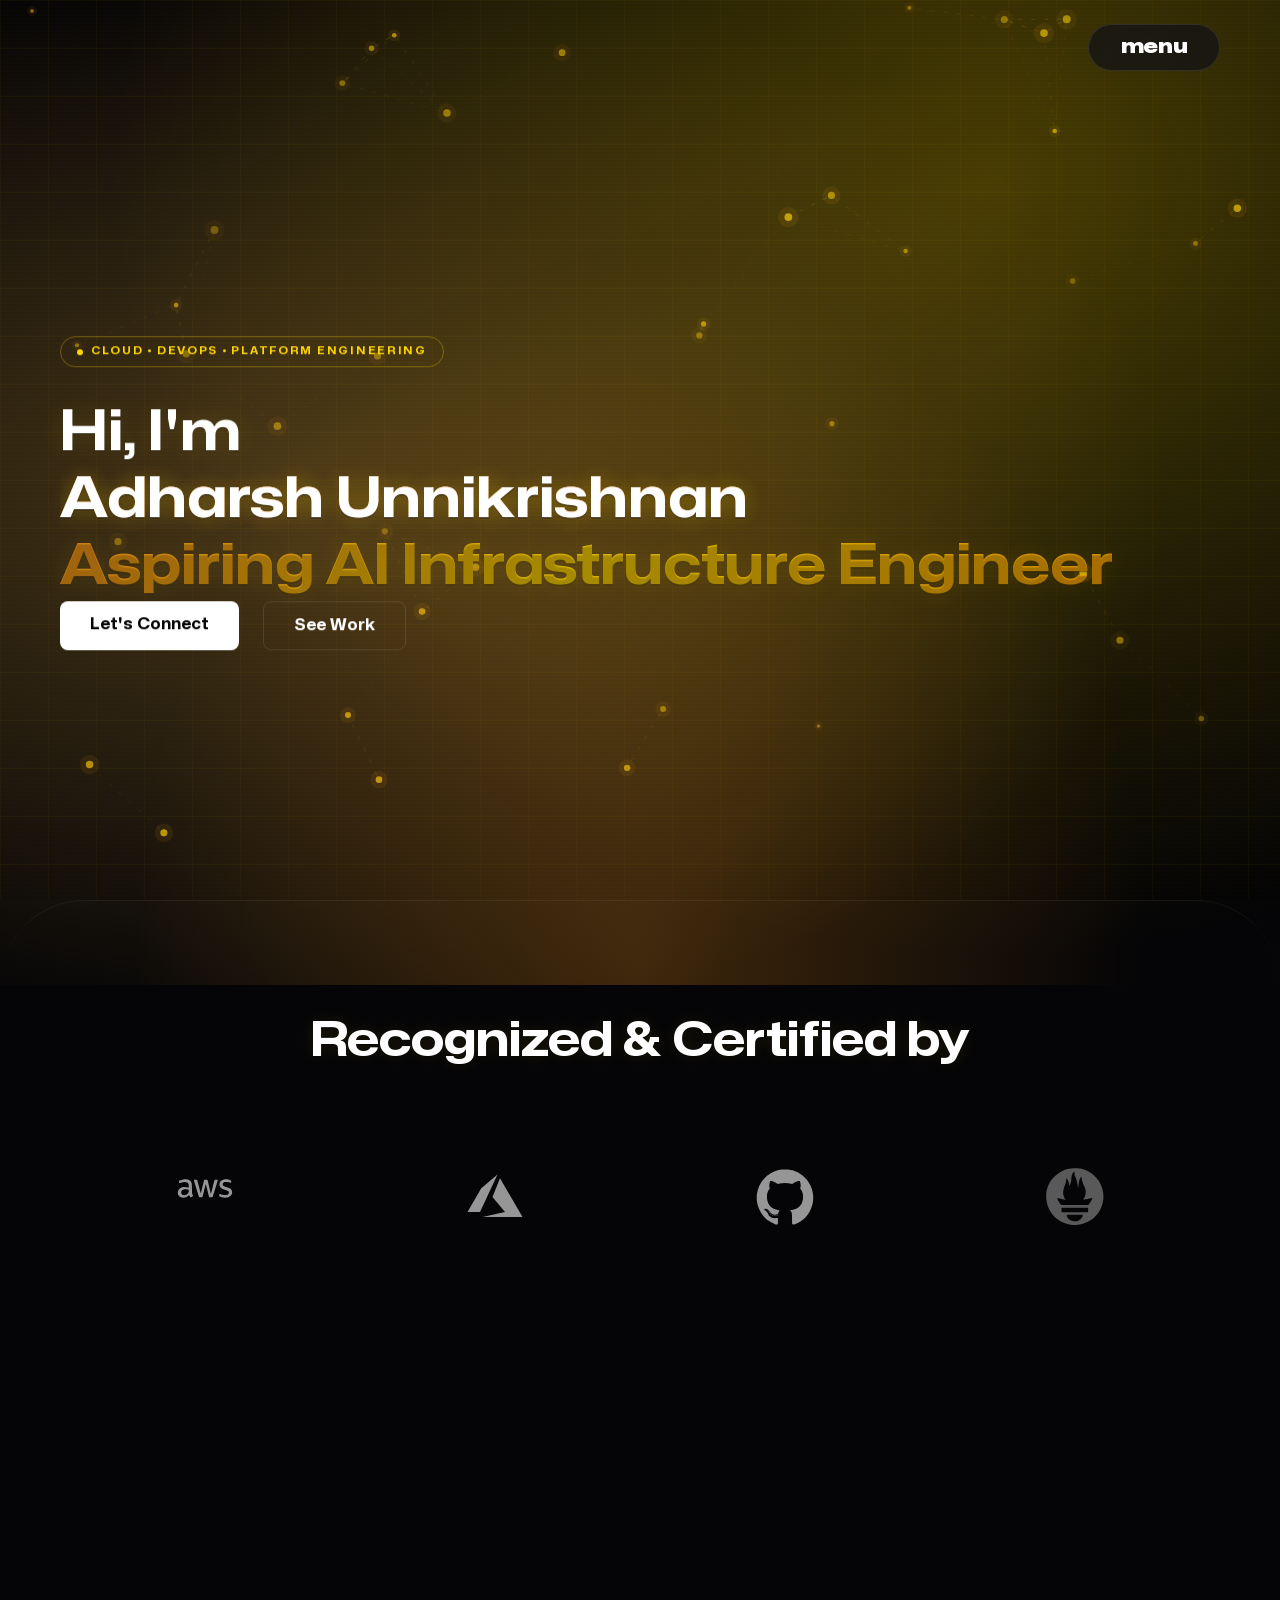
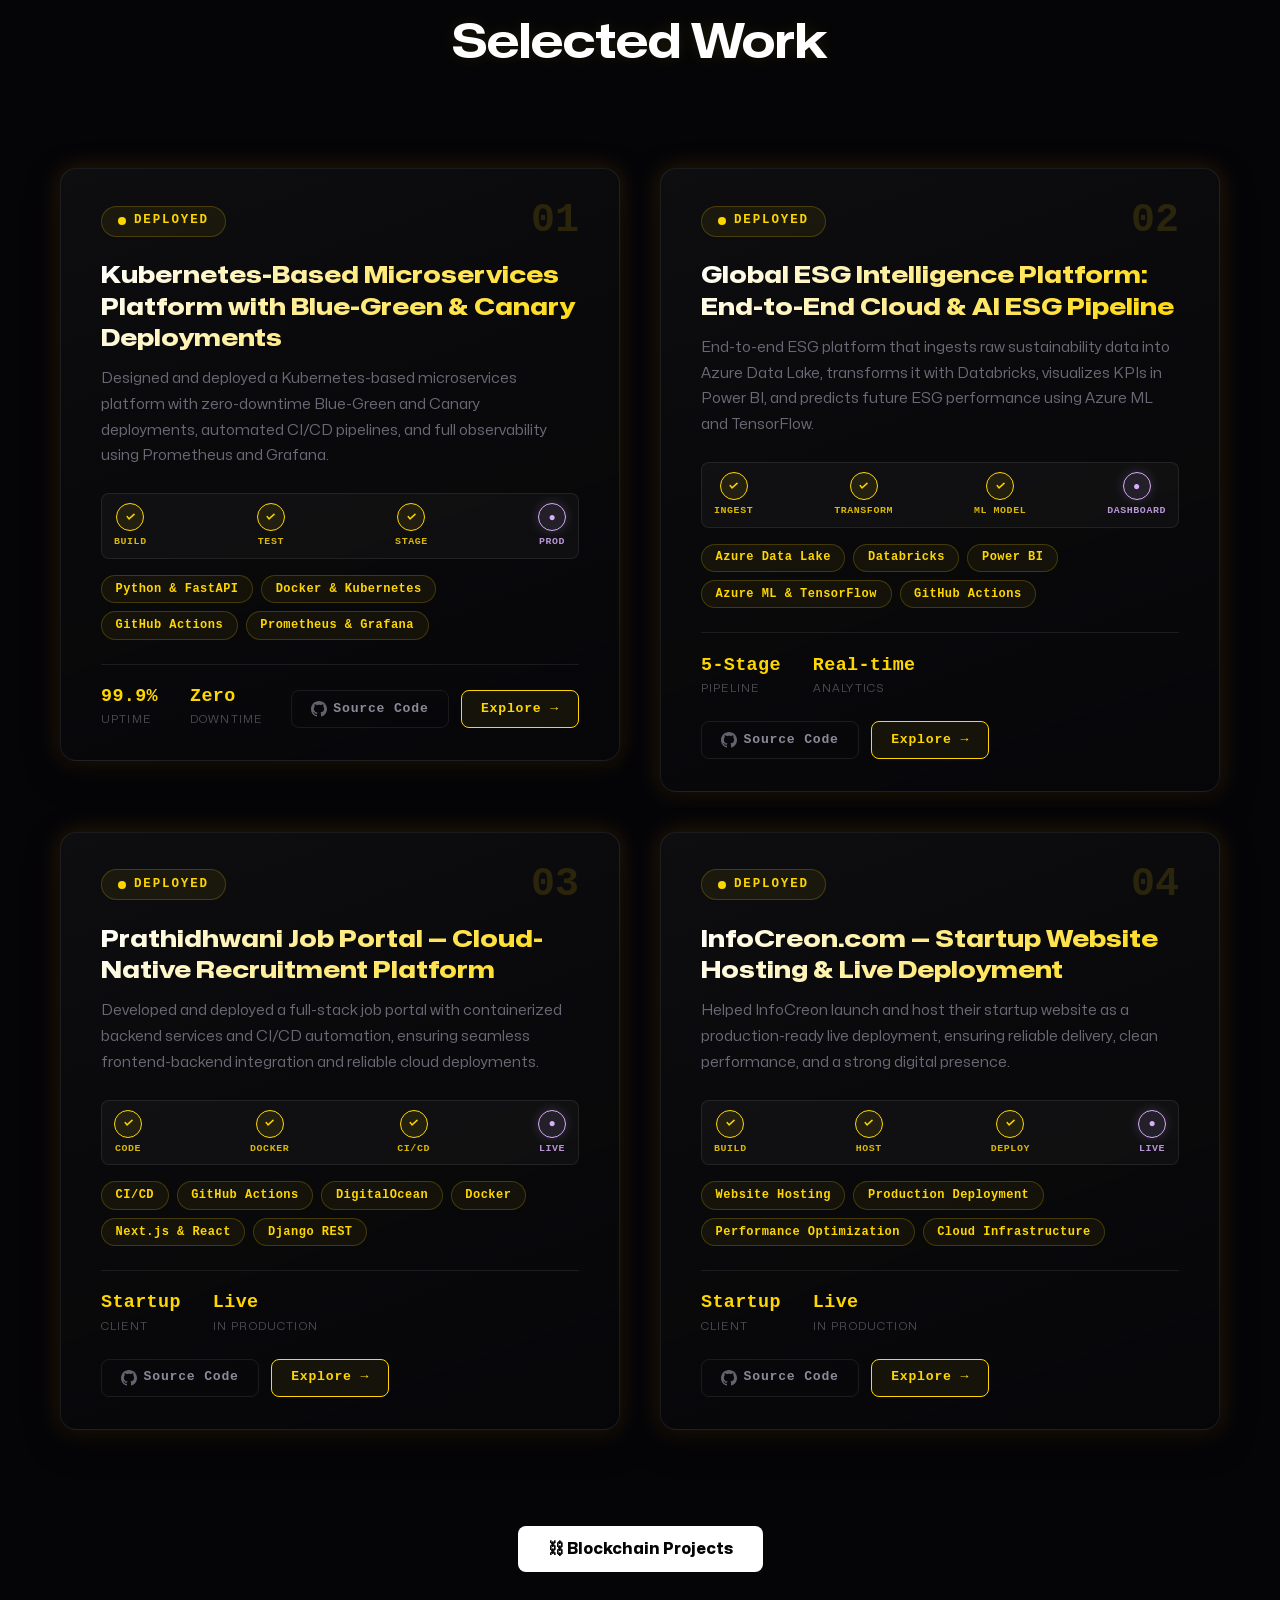
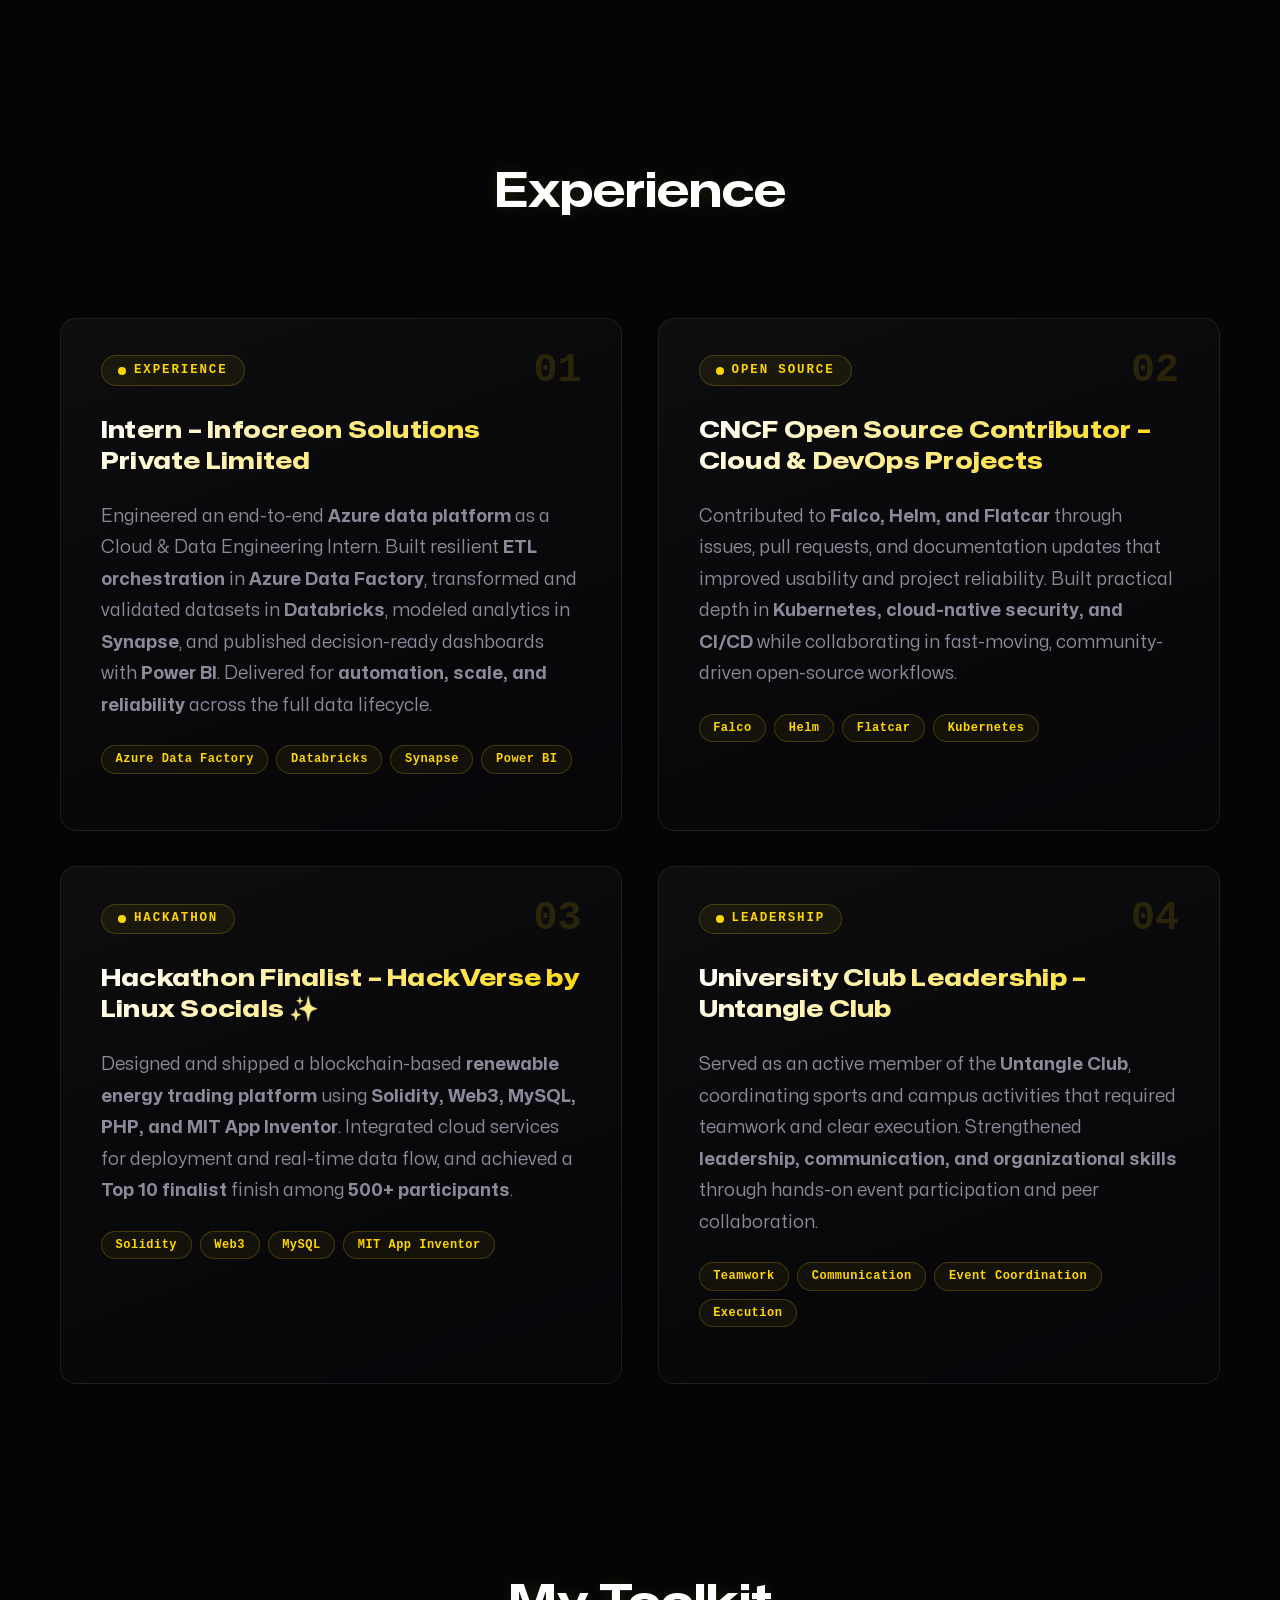
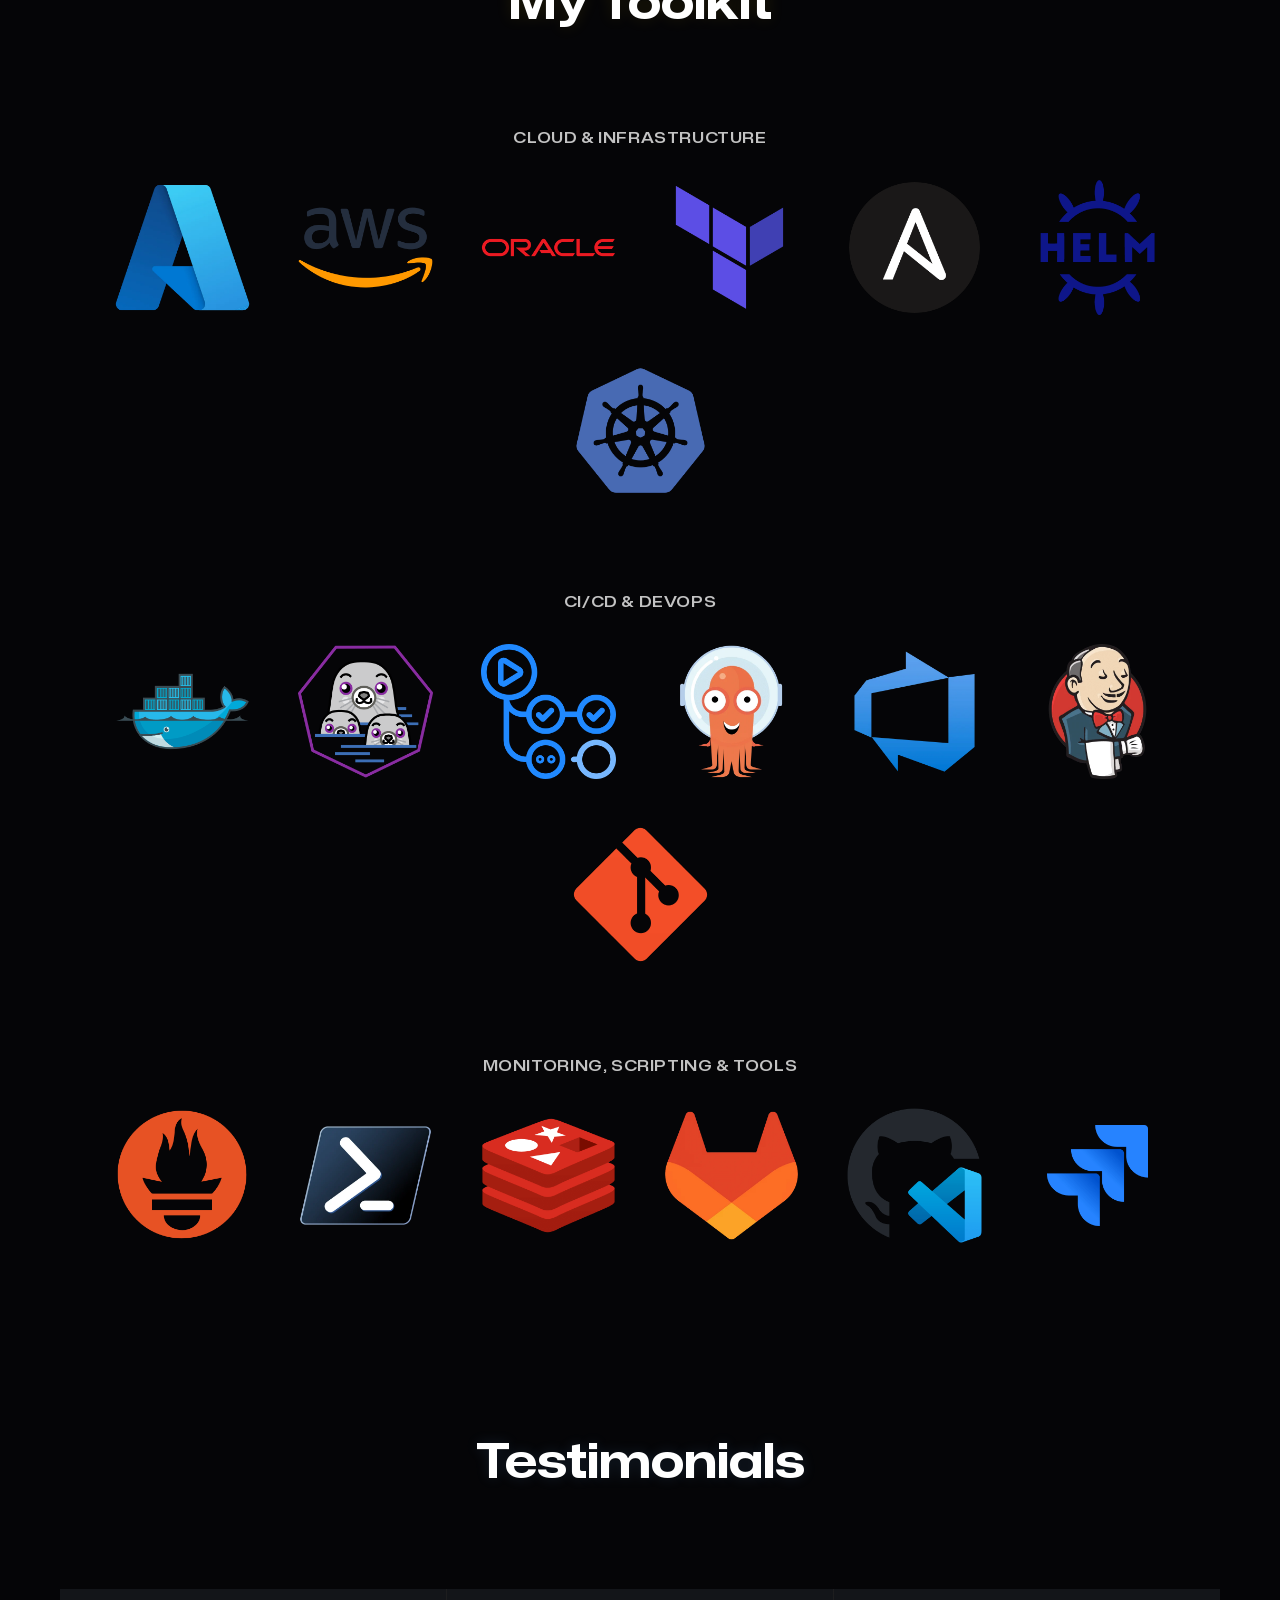
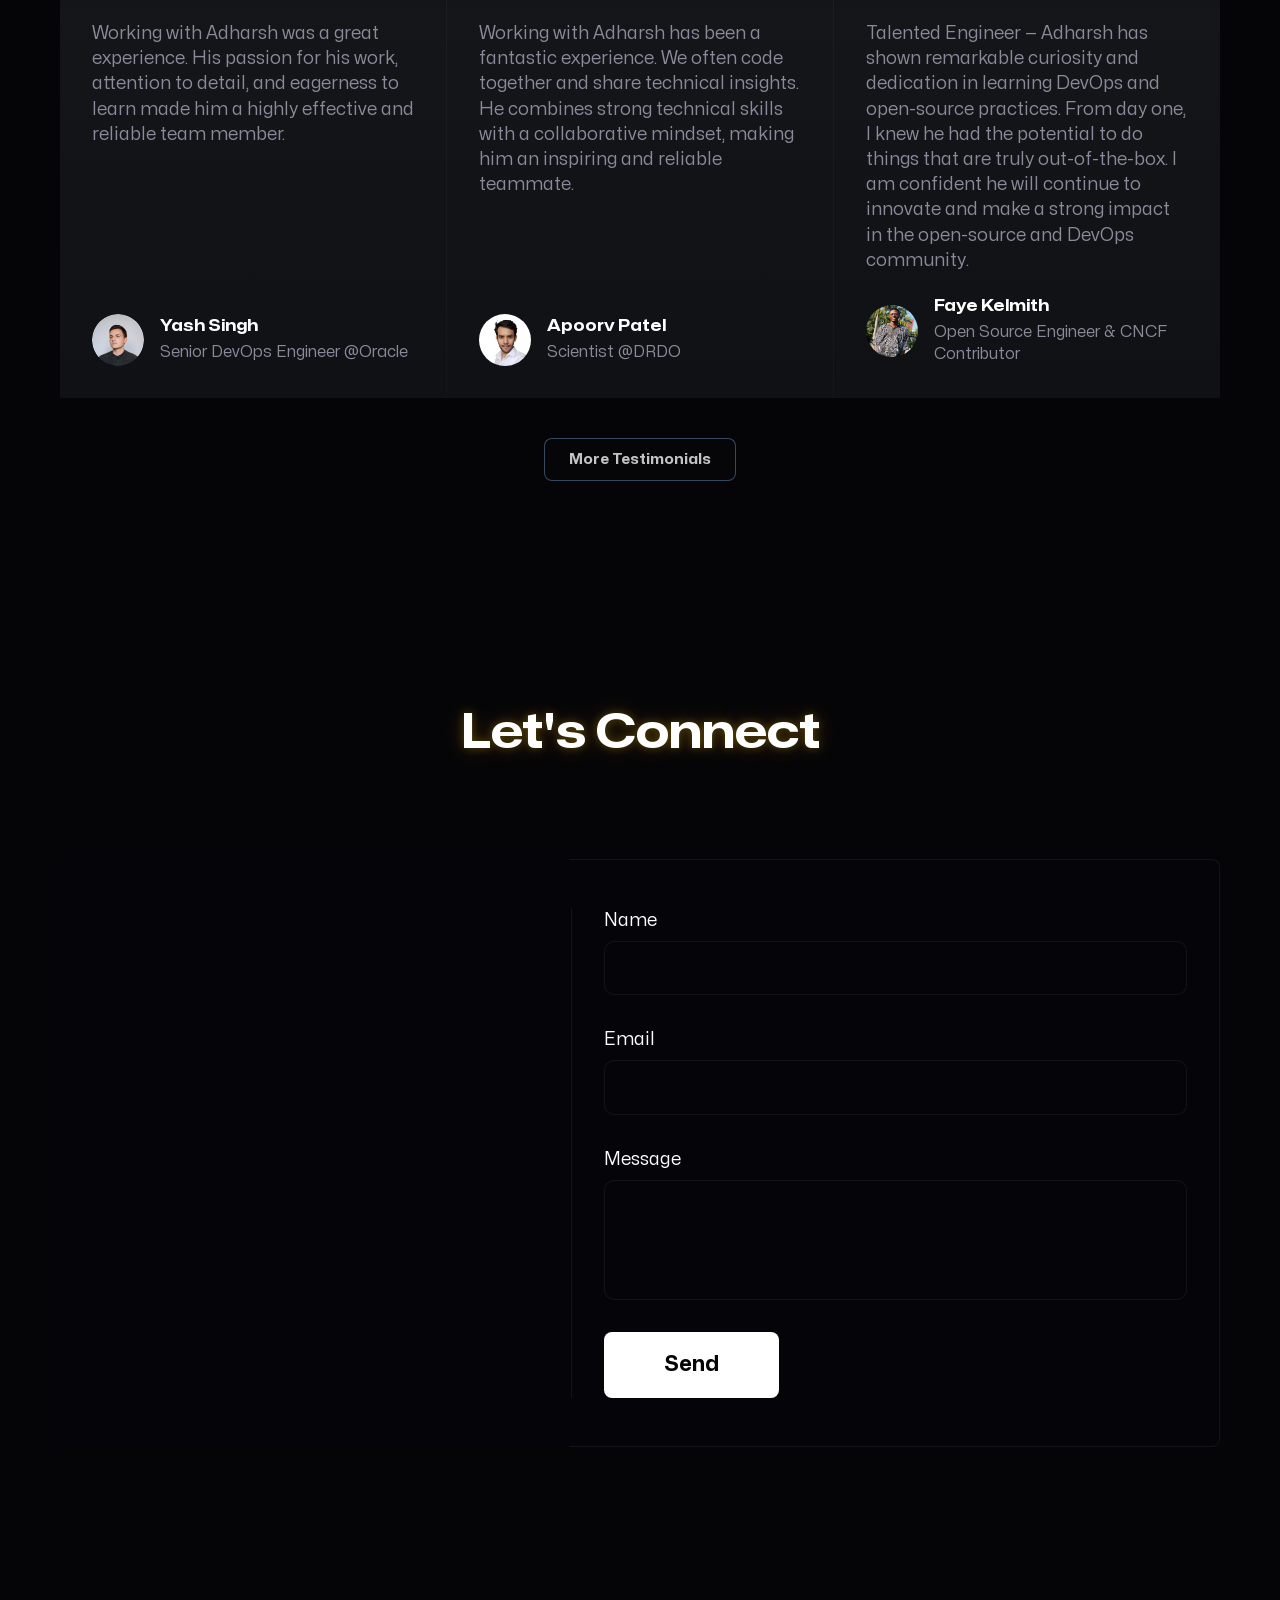
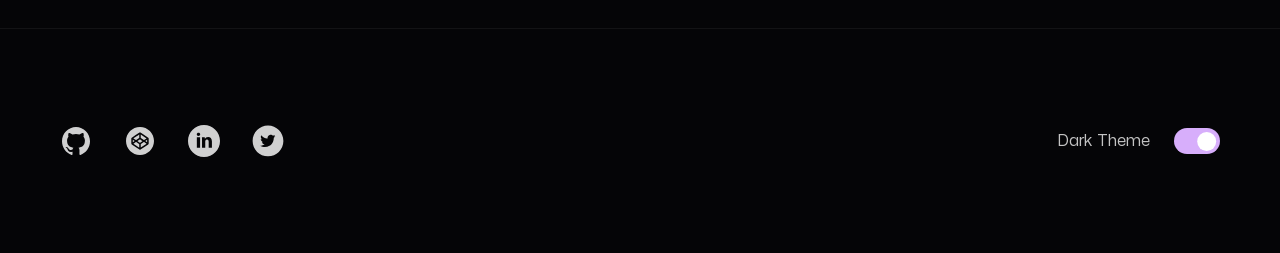
==== commit 447bea6f: "added index" ====
--- a/index.html
+++ b/index.html
@@ -88,6 +88,7 @@
           <li class="nav-item"><a href="#">Home</a></li>
           <li class="nav-item"><a href="#work">Selected Work</a></li>
           <li class="nav-item"><a href="#experience">Experience</a></li>
+          <li class="nav-item"><a href="#skills">My Skills</a></li>
           <li class="nav-item">
             <a href="#contact" data-focused="last-focused">Let's Connect</a>
           </li>
@@ -99,18 +100,13 @@
           <!-- Futuristic badge -->
           <div class="hero-badge">
             <span class="hero-badge-dot"></span>
-            CLOUD &middot; DEVOPS &middot; INFRASTRUCTURE
+            CLOUD &bull; DEVOPS &bull; PLATFORM ENGINEERING
           </div>
           <!-- Replace with your name and job title -->
           <h1 class="h1">
             <span>Hi, I'm <span class="glitch" data-text="Adharsh Unnikrishnan">Adharsh Unnikrishnan</span></span>
-            <span class="gradient-text-hero">Cloud -DevOps & BlockChain Engineer</span>
+            <span class="gradient-text-hero">Aspiring AI Infrastructure Engineer</span>
           </h1>
-
-          <!-- Add a small introductory paragraph about yourself -->
-          <p class="header-text">
-            
-          </p>
 
           <div class="header-btns">
             <a href="#contact" class="btn btn-cta">Let's Connect</a>
@@ -672,6 +668,189 @@
                 </div>
               </div>
             </article>
+          </div>
+        </div>
+      </section>
+
+      <!-- Update skills-img src, alt  and title attributes I have added some other logos in assets/images/skill for your convenience feel free to pick one if required  -->
+
+      <section class="skills">
+        <div class="container">
+          <h2 class="h2" id="skills">My Toolkit</h2>
+
+          <div class="skills-category">
+            <h3 class="skills-category-title">Cloud & Infrastructure</h3>
+            <div class="skills-imgs">
+              <img src="assets/images/skills/js.webp" alt="Azure" class="skills-img" loading="lazy" title="Azure" width="135" height="135">
+              <img src="assets/images/skills/graphql.webp" alt="AWS" class="skills-img" loading="lazy" title="AWS" width="135" height="135">
+              <img src="assets/images/skills/typescript.webp" alt="Oracle OCI" class="skills-img" loading="lazy" title="Oracle OCI" width="135" height="135">
+              <img src="assets/images/skills/next-js.webp" alt="Terraform" class="skills-img" loading="lazy" title="Terraform" width="135" height="135">
+              <img src="assets/images/skills/Ansible.webp" alt="Ansible" class="skills-img" loading="lazy" title="Ansible" width="135" height="135">
+              <img src="assets/images/skills/shell.webp" alt="Helm" class="skills-img" loading="lazy" title="Helm" width="135" height="135">
+              <img src="assets/images/skills/rust.webp" alt="Kubernetes" class="skills-img" loading="lazy" title="Kubernetes" width="135" height="135">
+            </div>
+          </div>
+
+          <div class="skills-category">
+            <h3 class="skills-category-title">CI/CD & DevOps</h3>
+            <div class="skills-imgs">
+              <img src="assets/images/skills/react.webp" alt="Docker" class="skills-img" loading="lazy" title="Docker" width="135" height="135">
+              <img src="assets/images/skills/podman.webp" alt="Podman" class="skills-img" loading="lazy" title="Podman" width="135" height="135">
+              <img src="assets/images/skills/html.webp" alt="GitHub Actions" class="skills-img" loading="lazy" title="GitHub Actions" width="135" height="135">
+              <img src="assets/images/skills/argocd.webp" alt="Argo CD" class="skills-img" loading="lazy" title="Argo CD" width="135" height="135">
+              <img src="assets/images/skills/azuredevops.webp" alt="Azure DevOps" class="skills-img" loading="lazy" title="Azure DevOps" width="135" height="135">
+              <img src="assets/images/skills/a11y.webp" alt="Jenkins" class="skills-img" loading="lazy" title="Jenkins" width="135" height="135">
+              <img src="assets/images/skills/git.webp" alt="Git" class="skills-img" loading="lazy" title="Git" width="135" height="135">
+            </div>
+          </div>
+
+          <div class="skills-category">
+            <h3 class="skills-category-title">Monitoring, Scripting & Tools</h3>
+            <div class="skills-imgs">
+              <img src="assets/images/skills/svelte.webp" alt="Grafana" class="skills-img" loading="lazy" title="Grafana" width="135" height="135">
+              <img src="assets/images/skills/powershell.webp" alt="PowerShell" class="skills-img" loading="lazy" title="PowerShell" width="135" height="135">
+              <img src="assets/images/skills/node-js.webp" alt="Redis" class="skills-img" loading="lazy" title="Redis" width="135" height="135">
+              <img src="assets/images/skills/gitlab.webp" alt="GitLab" class="skills-img" loading="lazy" title="GitLab" width="135" height="135">
+              <img src="assets/images/skills/githubcodespace.webp" alt="Codespaces" class="skills-img" loading="lazy" title="Codespaces" width="135" height="135">
+              <img src="assets/images/skills/jira.webp" alt="Jira" class="skills-img" loading="lazy" title="Jira" width="135" height="135">
+            </div>
+          </div>
+
+        </div>
+      </section>
+
+      <!-- Testimonials section with show/hide for 4-6 -->
+
+      <section class="testimonials-section">
+        <h2 class="h2 testimonials-title">Testimonials</h2>
+        <div class="container">
+          <ol class="testimonials">
+            <li class="testimonial">
+              <blockquote class="testimonial-text">
+                Working with Adharsh was a great experience. His passion for his work, attention to detail, and eagerness to learn made him a highly effective and reliable team member.
+              </blockquote>
+              <figure class="testimonial-author">
+                <img
+                  src="assets/images/testimonials/rich-harris.png"
+                  alt="Yash Singh"
+                  loading="lazy"
+                  width="52"
+                  height="52"
+                />
+                <figcaption>
+                  <h3 class="testimonial-author-name">Yash Singh</h3>
+                  <p class="testimonial-author-job">Senior DevOps Engineer @Oracle</p>
+                </figcaption>
+              </figure>
+            </li>
+            <li class="testimonial">
+              <blockquote class="testimonial-text">
+                Working with Adharsh has been a fantastic experience. We often code together and share technical insights. 
+                He combines strong technical skills with a collaborative mindset, making him an inspiring and reliable teammate.
+              </blockquote>
+              <figure class="testimonial-author">
+                <img
+                  src="assets/images/testimonials/frank-mcsherry.webp"
+                  alt="Apoorv Patel"
+                  loading="lazy"
+                  width="52"
+                  height="52"
+                />
+                <figcaption>
+                  <h3 class="testimonial-author-name">Apoorv Patel</h3>
+                  <p class="testimonial-author-job">Scientist @DRDO</p>
+                </figcaption>
+              </figure>
+            </li>
+            <li class="testimonial">
+              <blockquote class="testimonial-text">
+                Talented Engineer — Adharsh has shown remarkable curiosity and dedication in learning DevOps and open-source practices.
+                From day one, I knew he had the potential to do things that are truly out-of-the-box.
+                I am confident he will continue to innovate and make a strong impact in the open-source and DevOps community.
+              </blockquote>
+              <figure class="testimonial-author">
+                <img
+                  src="assets/images/testimonials/brian-hirsh.png"
+                  alt="Faye Kelmith"
+                  loading="lazy"
+                  width="52"
+                  height="52"
+                />
+                <figcaption>
+                  <h3 class="testimonial-author-name">Faye Kelmith</h3>
+                  <p class="testimonial-author-job">Open Source Engineer &amp; CNCF Contributor</p>
+                </figcaption>
+              </figure>
+            </li>
+
+            <!-- Extra testimonials — hidden by default on initial load -->
+            <li class="testimonial testimonial-extra" style="display:none">
+              <blockquote class="testimonial-text">
+                Adharsh is a highly skilled professional. We collaborated on projects where he consistently shared innovative ideas and
+                demonstrated excellent problem-solving skills. His creativity, 
+                technical expertise, and proactive approach make him a standout talent.
+              </blockquote>
+              <figure class="testimonial-author">
+                <img
+                  src="assets/images/testimonials/adam.png"
+                  alt="U Akshay"
+                  loading="lazy"
+                  width="52"
+                  height="52"
+                />
+                <figcaption>
+                  <h3 class="testimonial-author-name">U Akshay</h3>
+                  <p class="testimonial-author-job">System Administrator @Siemens, Germany</p>
+                </figcaption>
+              </figure>
+            </li>
+            <li class="testimonial testimonial-extra" style="display:none">
+              <blockquote class="testimonial-text">
+                Adharsh and I have worked together on different CNCF projects, including Flatcar.
+                He consistently shows a keen interest in debugging and resolving issues, approaching challenges with dedication and a problem-solving mindset.
+                His enthusiasm and technical skills make him a valuable contributor to any open-source project.
+              </blockquote>
+              <figure class="testimonial-author">
+                <img
+                  src="assets/images/testimonials/val-head.png"
+                  alt="Jon Bronicki"
+                  loading="lazy"
+                  width="52"
+                  height="52"
+                />
+                <figcaption>
+                  <h3 class="testimonial-author-name">Jon Bronicki</h3>
+                  <p class="testimonial-author-job">SDE @Microsoft</p>
+                </figcaption>
+              </figure>
+            </li>
+            <li class="testimonial testimonial-extra" style="display:none">
+              <blockquote class="testimonial-text">
+                Adharsh is a highly motivated and talented engineer. During our interactions, I observed his deep technical understanding, curiosity, 
+                and dedication to solving challenging problems.
+                He approaches projects with enthusiasm,
+                consistently contributes innovative ideas, and has the potential to excel in any technical endeavor he undertakes.
+              </blockquote>
+              <figure class="testimonial-author">
+                <img
+                  src="assets/images/testimonials/tim-satterwhite.webp"
+                  alt="Terry Howe"
+                  loading="lazy"
+                  width="52"
+                  height="52"
+                />
+                <figcaption>
+                  <h3 class="testimonial-author-name">Terry Howe </h3>
+                  <p class="testimonial-author-job">SDE @AWS</p>
+                </figcaption>
+              </figure>
+            </li>
+          </ol>
+          <div class="testimonials-toggle-wrap">
+            <button type="button" class="btn btn-secondary testimonials-toggle" aria-expanded="false"
+              onclick="var items=document.querySelectorAll('.testimonial-extra');var show=this.getAttribute('aria-expanded')==='false';items.forEach(function(el){el.style.display=show?'flex':'none';});this.setAttribute('aria-expanded',show);this.textContent=show?'Show Less':'More Testimonials';">
+              More Testimonials
+            </button>
           </div>
         </div>
       </section>
--- a/style.css
+++ b/style.css
@@ -1643,14 +1643,14 @@
 .article-box {
   position: relative;
   border: 1px solid var(--glass-border);
-  padding: var(--gutter-medium) var(--gutter-small);
+  padding: 2rem 2.5rem;
   border-radius: 16px;
-  background: linear-gradient(160deg, rgba(10, 10, 20, 0.72), rgba(4, 18, 30, 0.52));
-  box-shadow: var(--shadow);
-  backdrop-filter: blur(10px);
-  -webkit-backdrop-filter: blur(10px);
+  background:
+    linear-gradient(160deg, rgba(255, 255, 255, 0.04), rgba(255, 255, 255, 0.02) 45%, rgba(8, 8, 12, 0.55) 100%);
+  backdrop-filter: blur(14px);
+  -webkit-backdrop-filter: blur(14px);
   overflow: hidden;
-  transition: transform 0.4s var(--ease-out), border-color 0.3s ease, box-shadow 0.3s ease, background 0.3s ease;
+  transition: border-color 0.3s ease;
 }
 
 .article-box::before {
@@ -1658,21 +1658,19 @@
   position: absolute;
   inset: -1px;
   border-radius: inherit;
-  background: linear-gradient(135deg, var(--neon-cyan), var(--neon-purple), var(--neon-green));
-  opacity: 0;
+  background: linear-gradient(135deg, var(--glass-border), var(--border-glow), var(--glass-border));
+  opacity: 0.14;
   z-index: -1;
-  transition: opacity 0.35s ease;
+  transition: opacity 0.4s ease;
 }
 
 .article-box:hover {
-  border-color: rgba(255, 214, 120, 0.46);
-  box-shadow: 0 0 0 1px rgba(255, 206, 92, 0.2), 0 18px 42px rgba(0, 0, 0, 0.32);
-  transform: translateY(-6px);
+  border-color: var(--glass-border);
 }
 
 .article-box:hover::before,
 .article-box:focus-within::before {
-  opacity: 0.2;
+  opacity: 0.18;
 }
 
 .article-textbox {
@@ -1690,6 +1688,14 @@
 
 .article-box h3 {
   letter-spacing: 0.01em;
+  font-size: 1.5rem;
+  font-weight: 800;
+  line-height: 1.3;
+  margin-block-end: 0.75rem;
+  background: linear-gradient(135deg, #ffffff, var(--gold-primary));
+  -webkit-background-clip: text;
+  background-clip: text;
+  -webkit-text-fill-color: transparent;
 }
 
 .article-info {
@@ -1715,27 +1721,33 @@
 .experience-status {
   display: inline-flex;
   align-items: center;
-  gap: 0.4rem;
-  font-size: 0.72rem;
+  gap: 0.5rem;
+  font-family: 'Courier New', monospace;
+  font-size: 0.78rem;
   font-weight: 700;
-  letter-spacing: 0.08em;
+  letter-spacing: 0.15em;
   text-transform: uppercase;
-  color: var(--sub);
+  color: var(--gold-primary);
+  background: rgba(255, 215, 0, 0.06);
+  border: 1px solid rgba(255, 215, 0, 0.2);
+  border-radius: 100px;
+  padding: 0.35rem 1rem;
 }
 
 .experience-status-dot {
-  inline-size: 0.45rem;
-  block-size: 0.45rem;
+  inline-size: 8px;
+  block-size: 8px;
   border-radius: 50%;
-  background: radial-gradient(circle, #fff4cc 0%, #ffc54d 90%);
-  box-shadow: 0 0 0.6rem rgba(255, 206, 92, 0.75);
+  background: var(--gold-primary);
 }
 
 .experience-index {
-  font-size: 0.85rem;
-  font-weight: 800;
-  letter-spacing: 0.08em;
-  color: var(--sub);
+  font-family: 'Courier New', monospace;
+  font-size: 2.5rem;
+  font-weight: 900;
+  color: var(--gold-primary);
+  opacity: 0.12;
+  line-height: 1;
 }
 
 .experience-tags {
@@ -1746,32 +1758,33 @@
 }
 
 .experience-tag {
+  font-family: 'Courier New', monospace;
   display: inline-flex;
   align-items: center;
-  padding: 0.34rem 0.62rem;
+  padding: 0.3rem 0.85rem;
   border-radius: 999px;
-  border: 1px solid rgba(255, 214, 120, 0.35);
-  background: linear-gradient(135deg, rgba(255, 214, 120, 0.2), rgba(255, 183, 66, 0.08));
-  font-size: 0.72rem;
-  font-weight: 700;
-  color: #ffe8bb;
-  letter-spacing: 0.03em;
+  border: 1px solid rgba(255, 215, 0, 0.2);
+  background: rgba(255, 215, 0, 0.05);
+  font-size: 0.75rem;
+  font-weight: 600;
+  color: var(--gold-primary);
+  letter-spacing: 0.04em;
 }
 
 body.light .article-box {
-  background: linear-gradient(165deg, rgba(250, 255, 255, 0.96), rgba(235, 246, 255, 0.86));
-  border-color: rgba(176, 130, 38, 0.26);
+  background:
+    linear-gradient(160deg, rgba(255, 255, 255, 0.05), rgba(255, 255, 255, 0.02) 45%, rgba(8, 8, 12, 0.58) 100%);
+  border-color: var(--glass-border);
 }
 
 body.light .article-box:hover {
-  border-color: rgba(193, 136, 37, 0.45);
-  box-shadow: 0 0 0 1px rgba(193, 136, 37, 0.16), 0 14px 30px rgba(13, 36, 58, 0.15);
+  border-color: var(--glass-border);
 }
 
 body.light .experience-tag {
-  border-color: rgba(188, 141, 53, 0.36);
-  background: linear-gradient(135deg, rgba(255, 230, 173, 0.62), rgba(255, 210, 127, 0.42));
-  color: #7a4f10;
+  color: var(--gold-primary);
+  background: rgba(255, 215, 0, 0.05);
+  border-color: rgba(255, 215, 0, 0.12);
 }
 
 @media (max-width: 985px) {
@@ -1783,6 +1796,18 @@
 }
 
 @media (max-width: 650px) {
+  .article-box {
+    padding: 1.5rem 1.25rem;
+  }
+
+  .article-box h3 {
+    font-size: 1.1rem;
+  }
+
+  .experience-index {
+    font-size: 1.8rem;
+  }
+
   .experience-tags {
     gap: 0.42rem;
   }
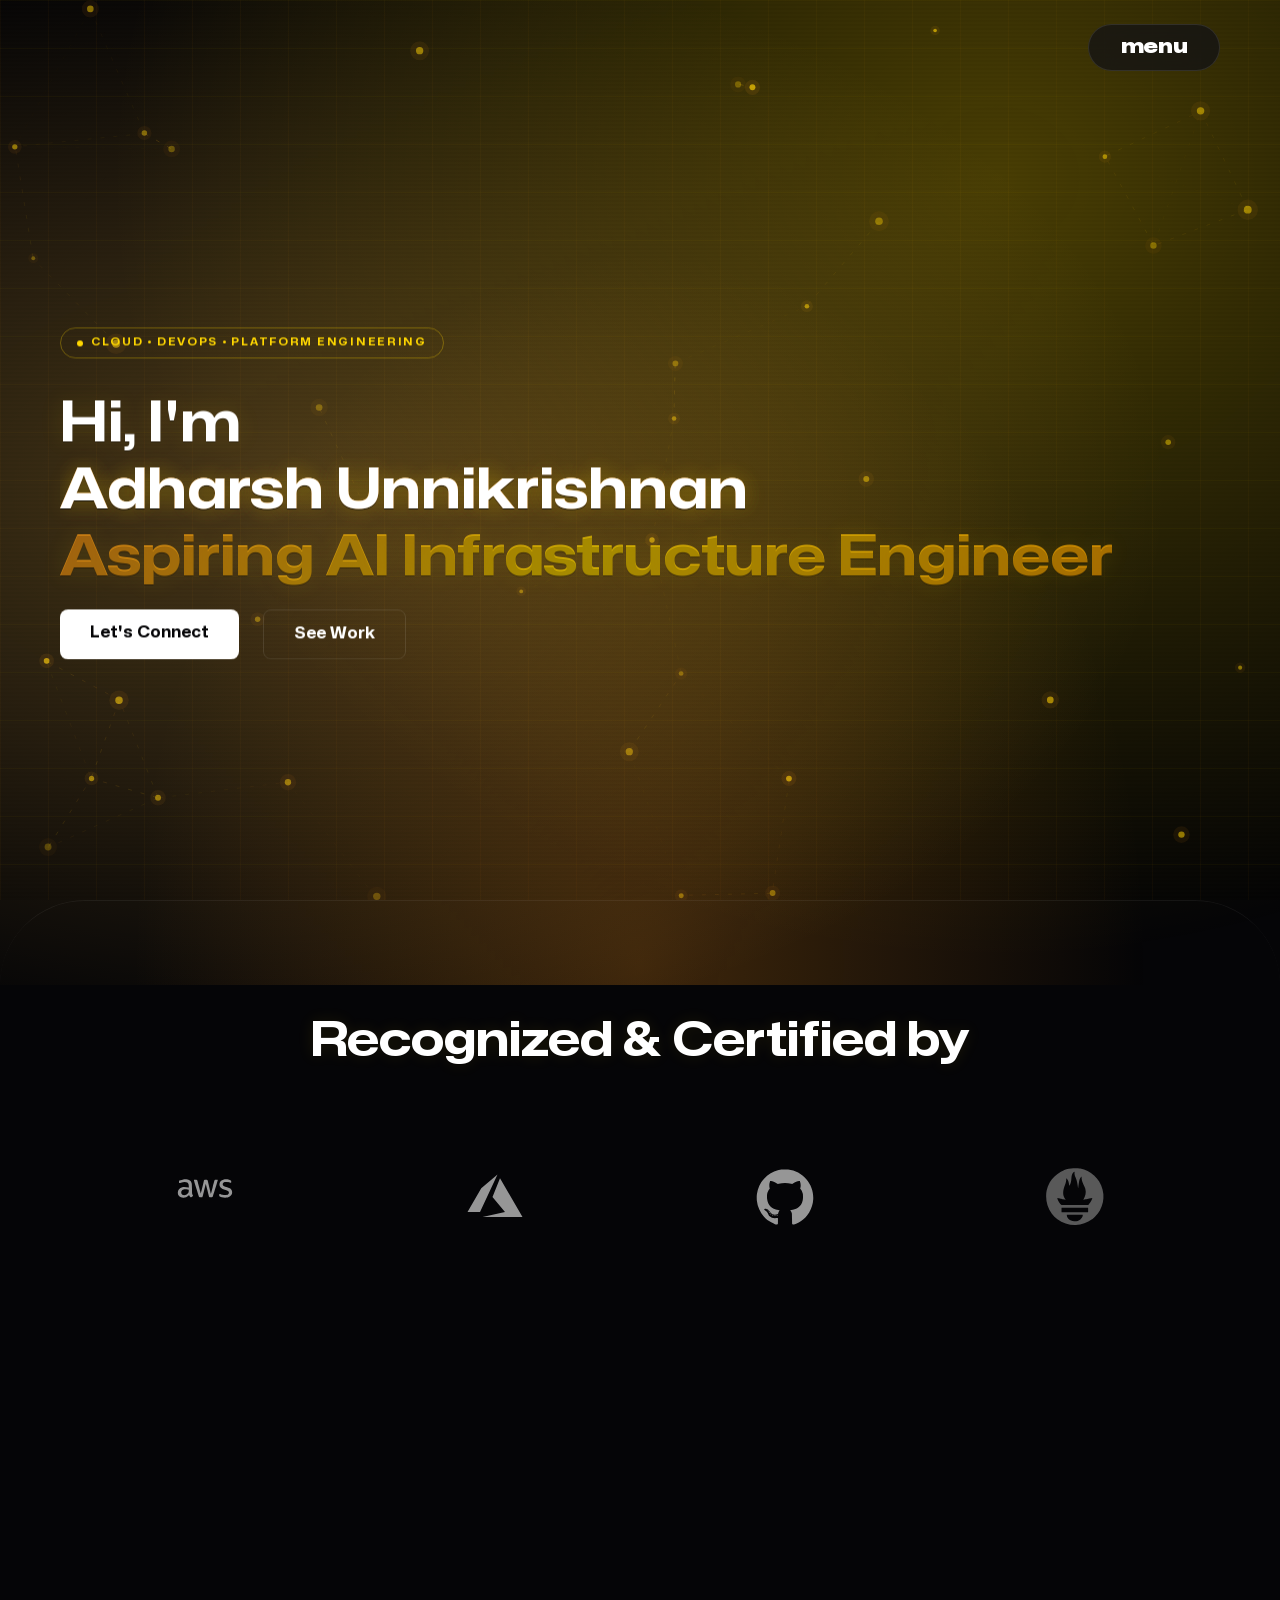
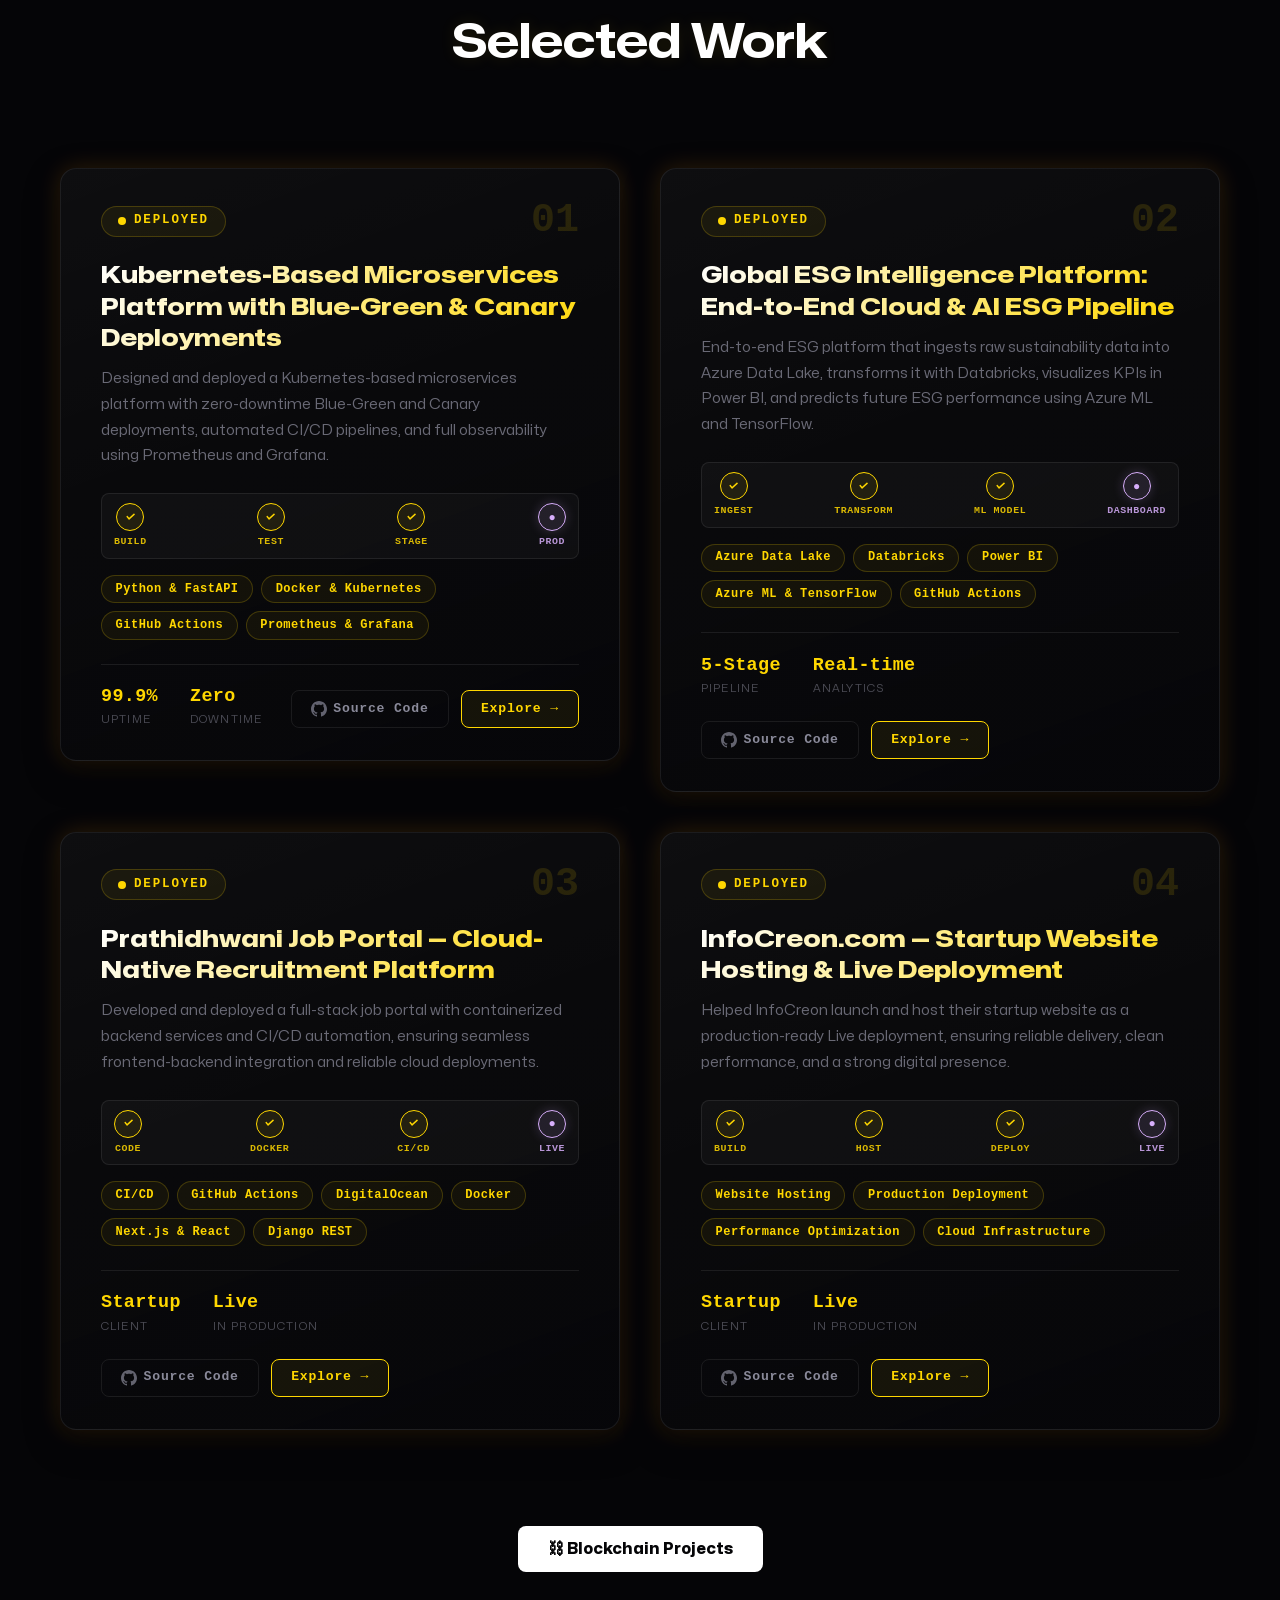
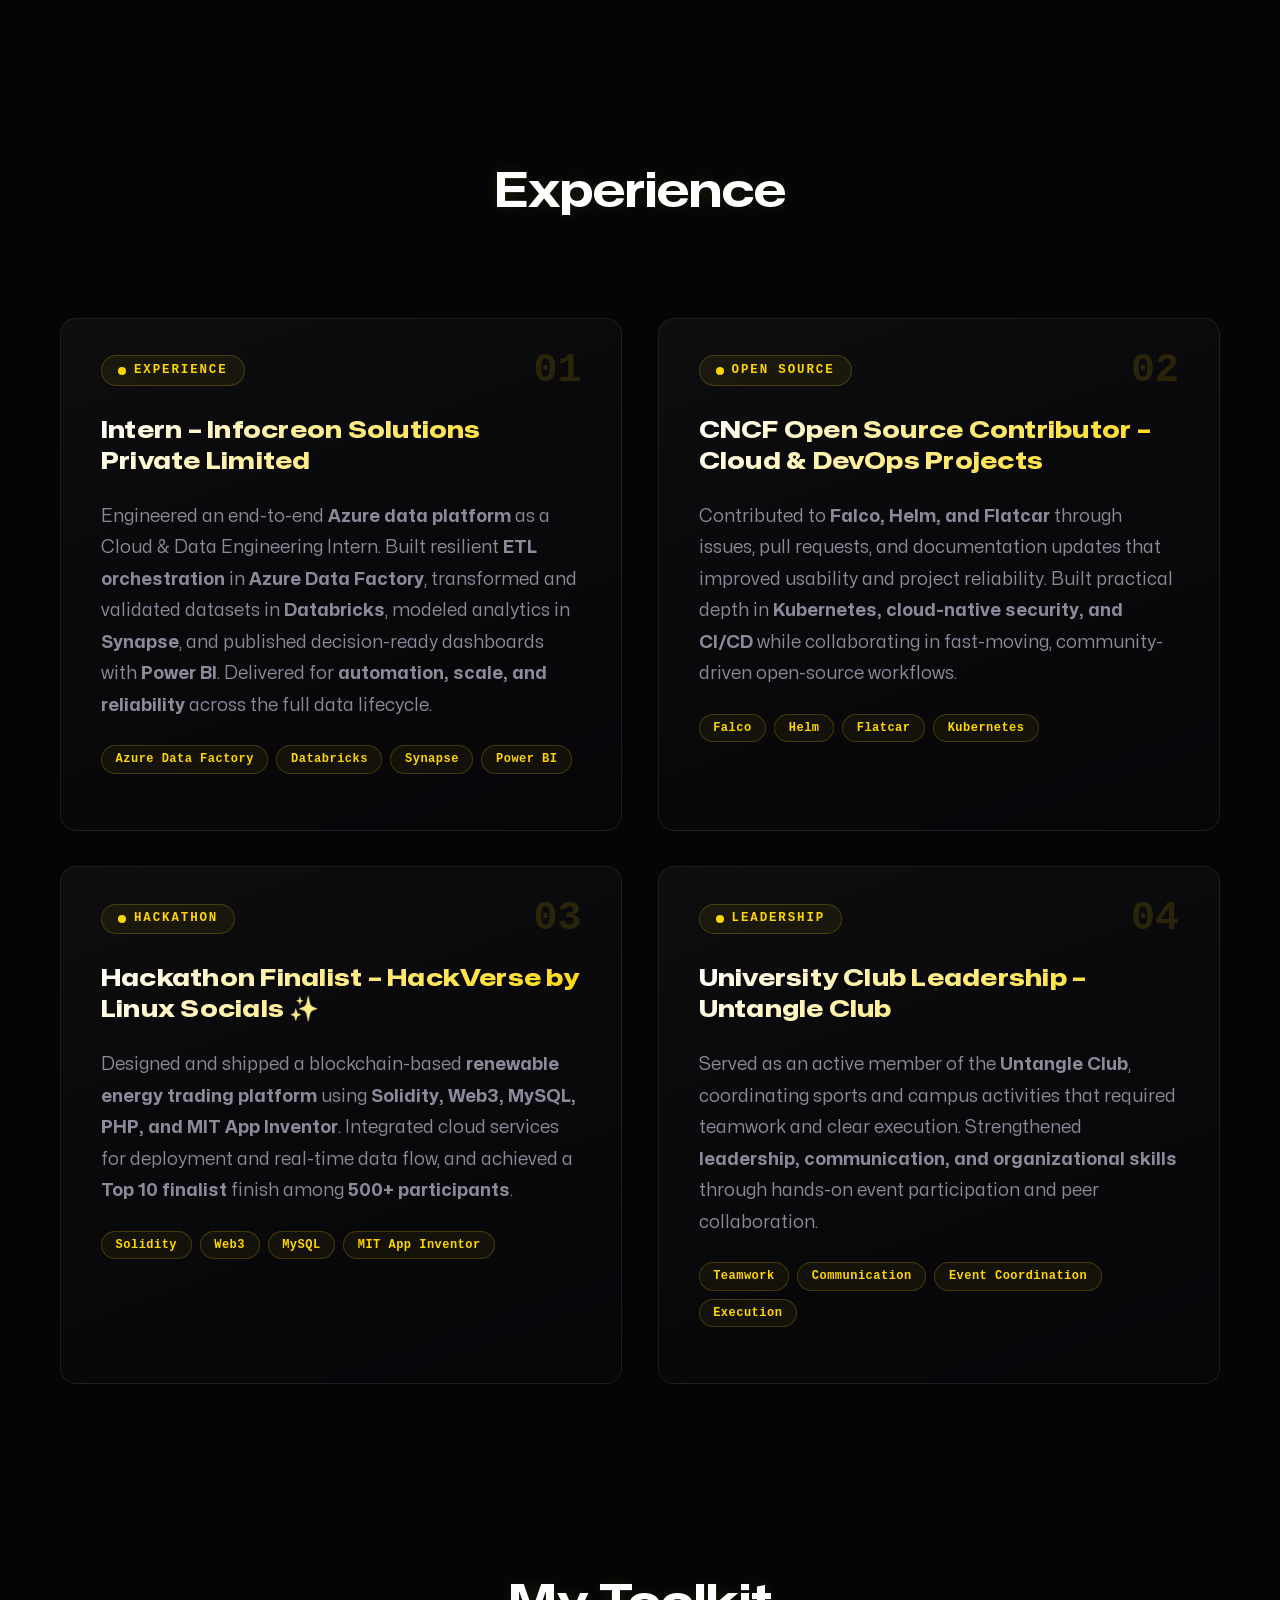
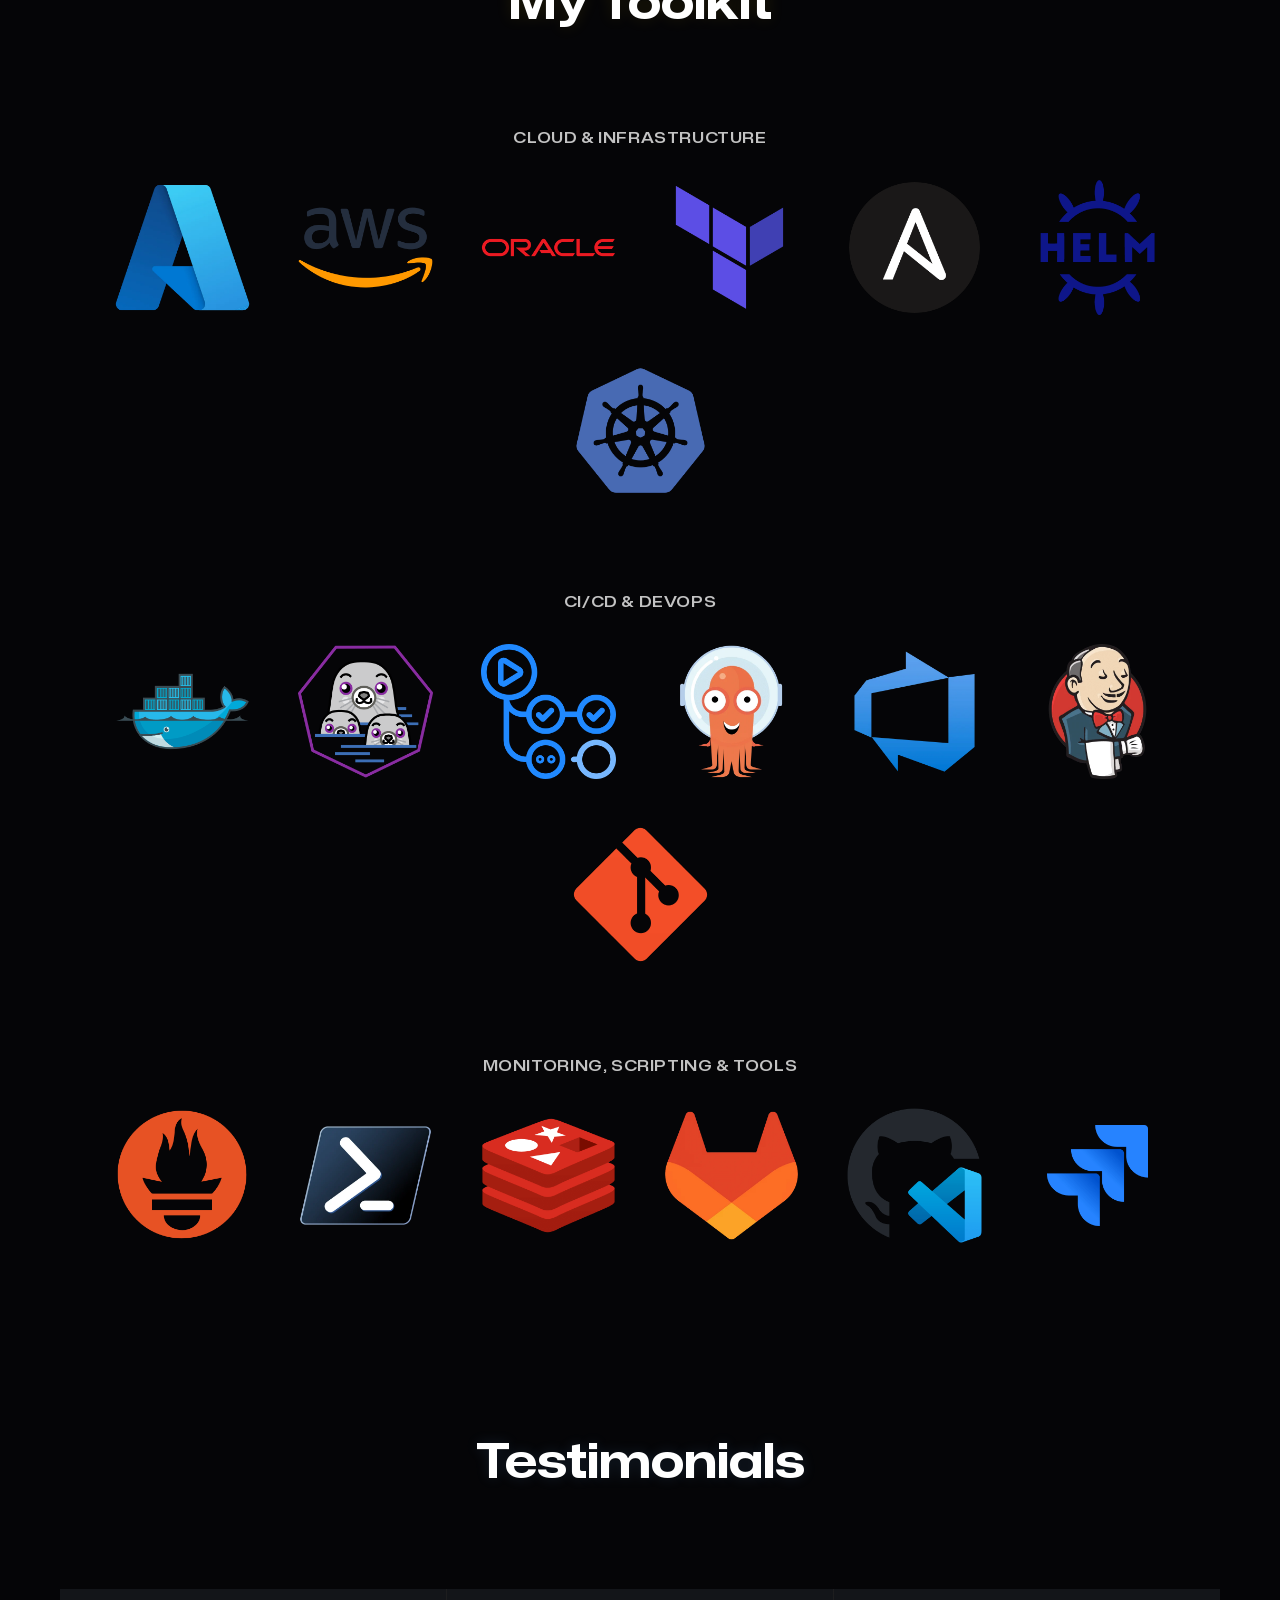
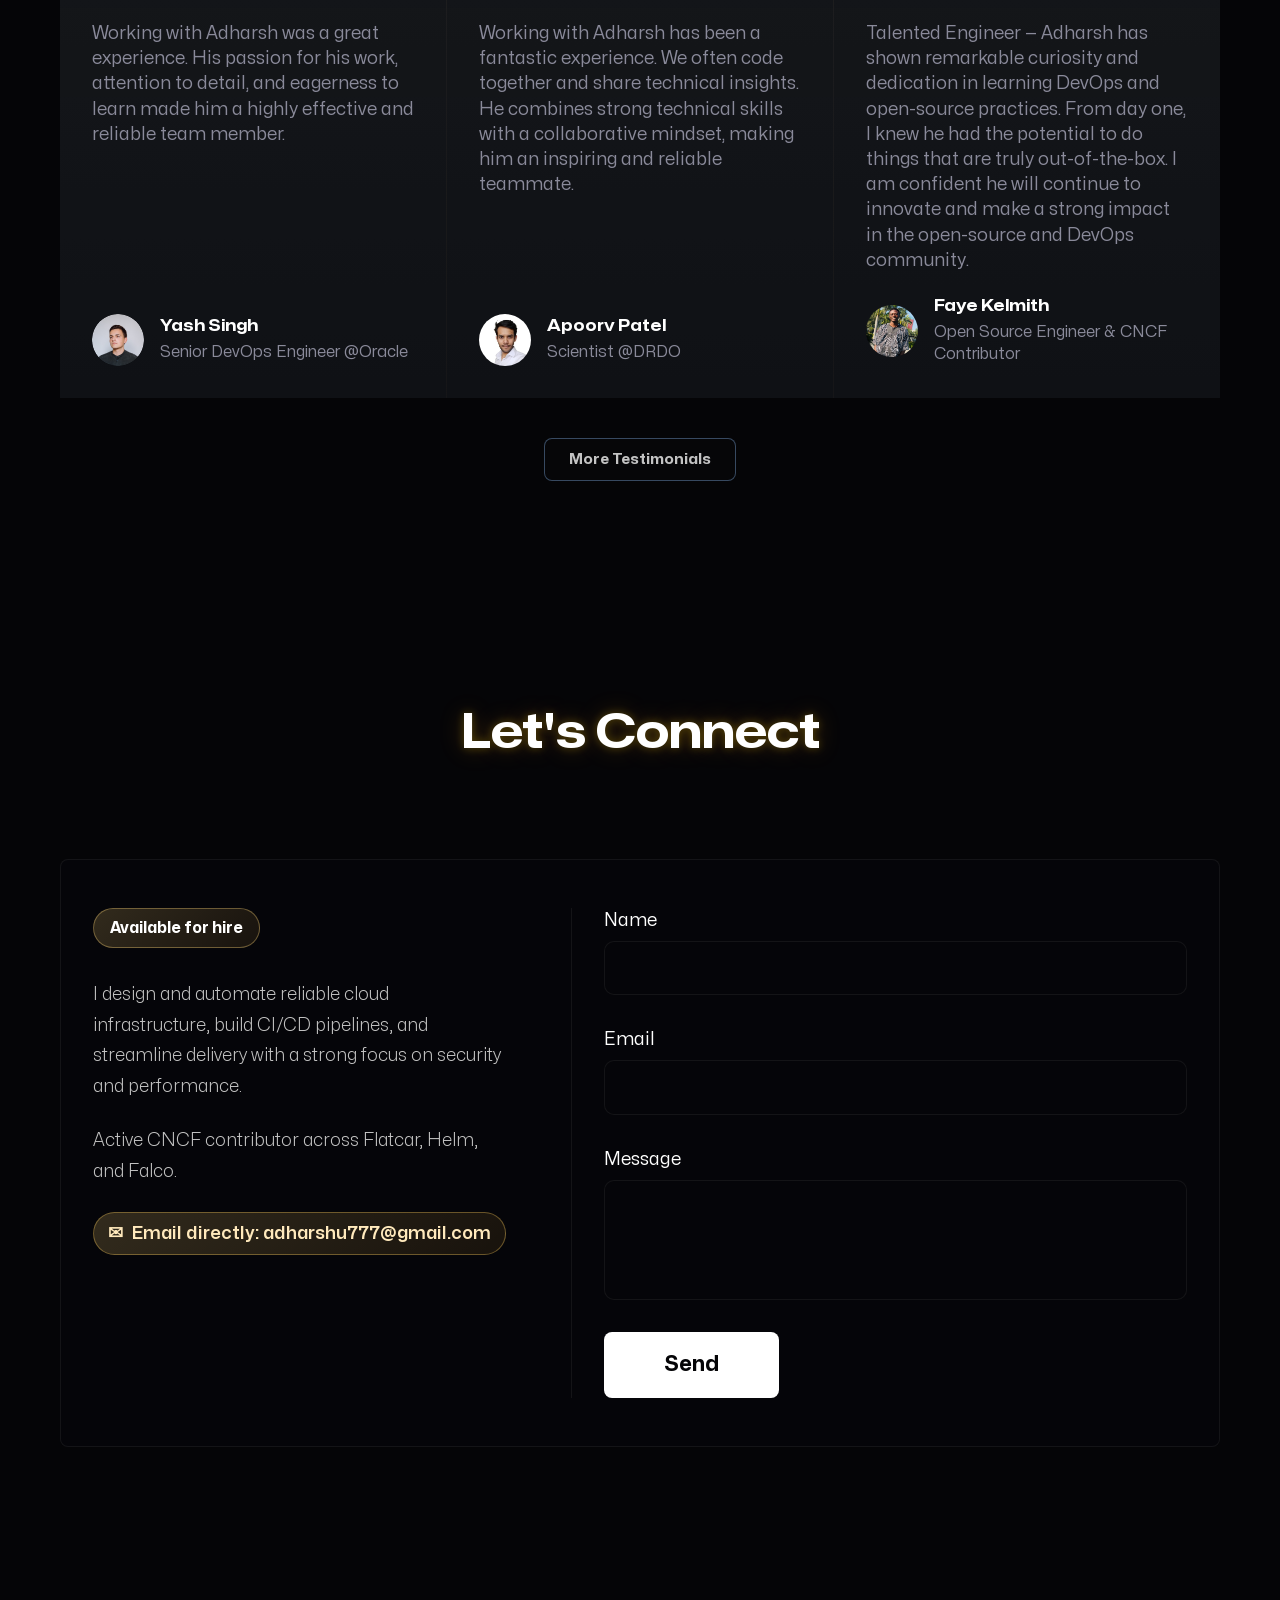
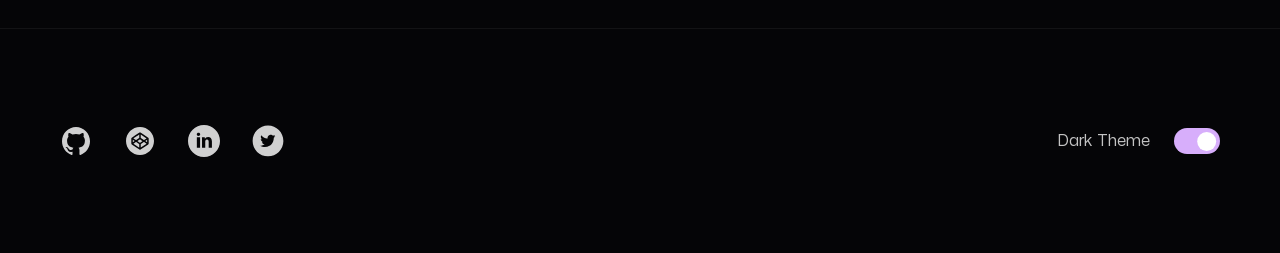
==== commit 2f722254: "added index.html" ====
--- a/index.html
+++ b/index.html
@@ -449,7 +449,7 @@
                 <h3 class="deploy-title">InfoCreon.com — Startup Website Hosting & Live Deployment</h3>
 
                 <p class="deploy-desc">
-                  Helped InfoCreon launch and host their startup website as a production-ready live deployment,
+                  Helped InfoCreon launch and host their startup website as a production-ready Live deployment,
                   ensuring reliable delivery, clean performance, and a strong digital presence.
                 </p>
 
--- a/style.css
+++ b/style.css
@@ -859,6 +859,7 @@
 .header-btns {
   display: inline-flex;
   gap: var(--gutter-x-small);
+  margin-block-start: 1.1rem;
 }
 
 .header-btns .btn {
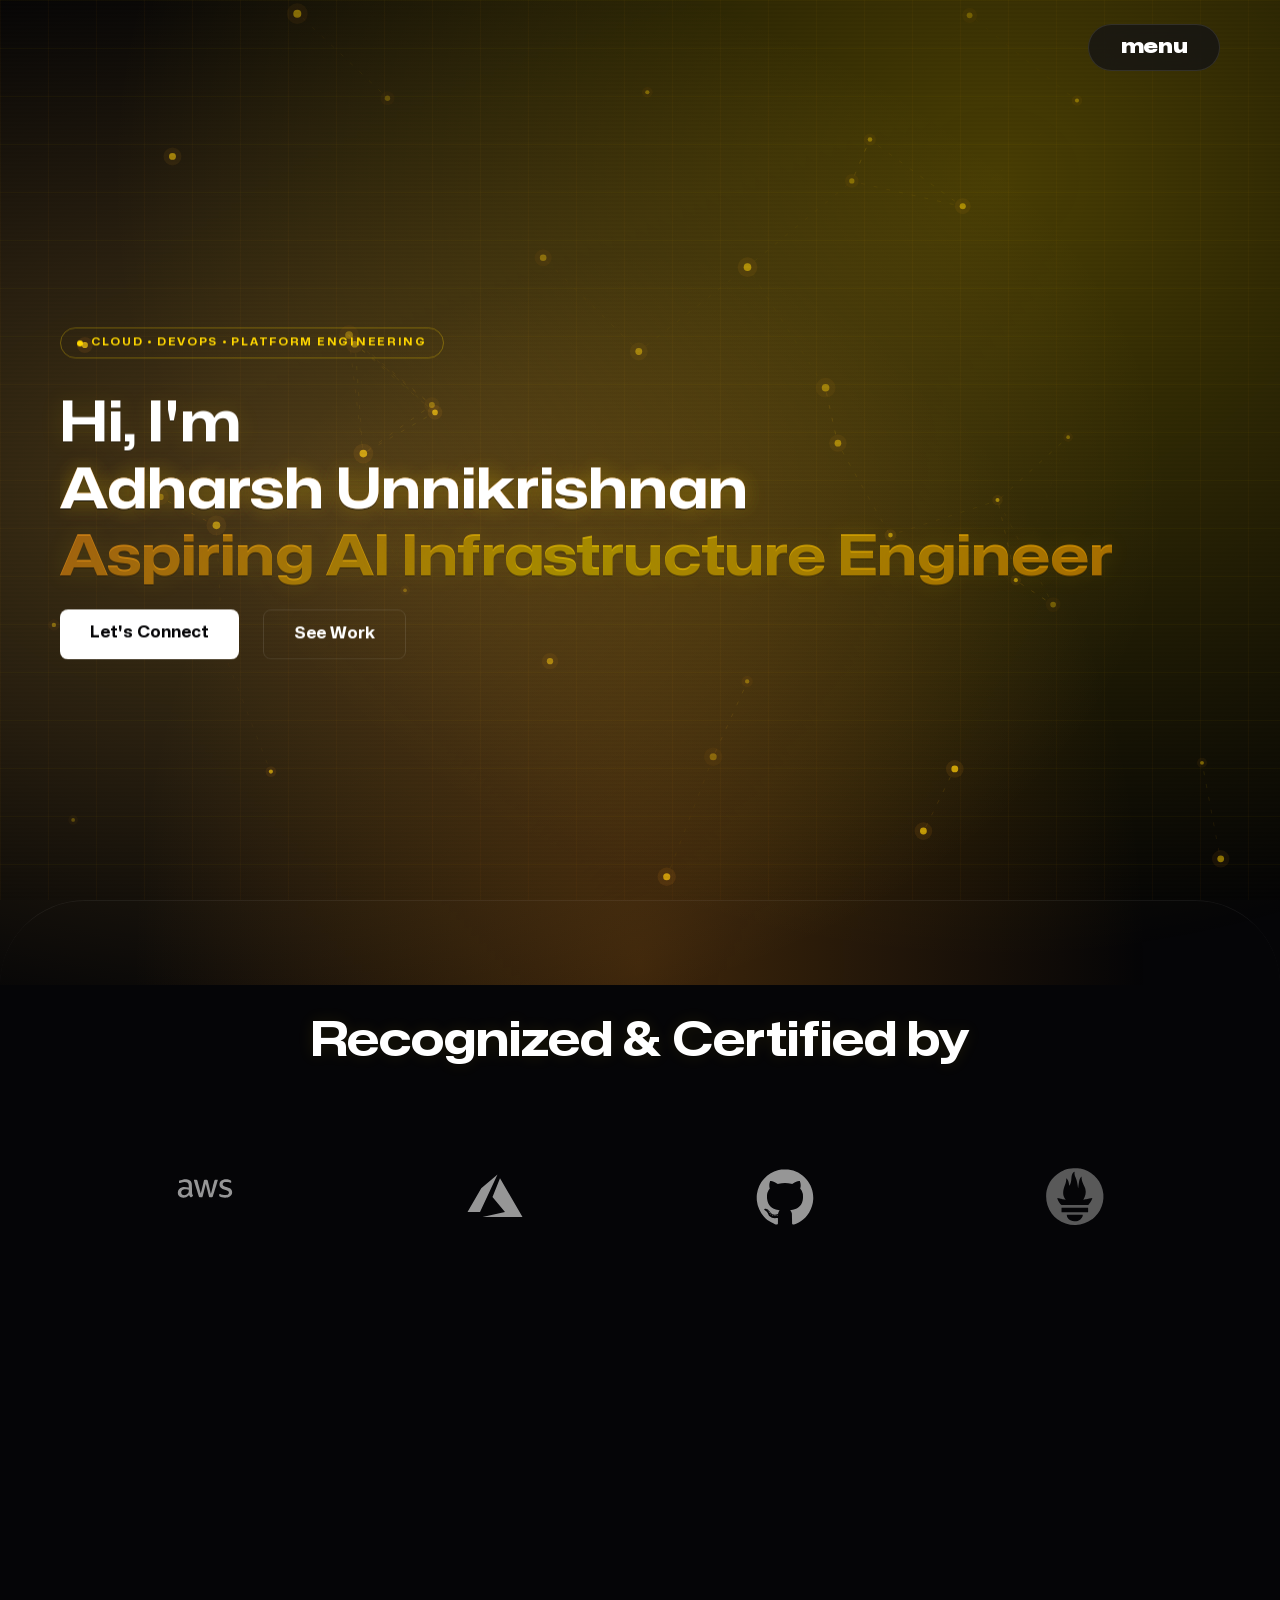
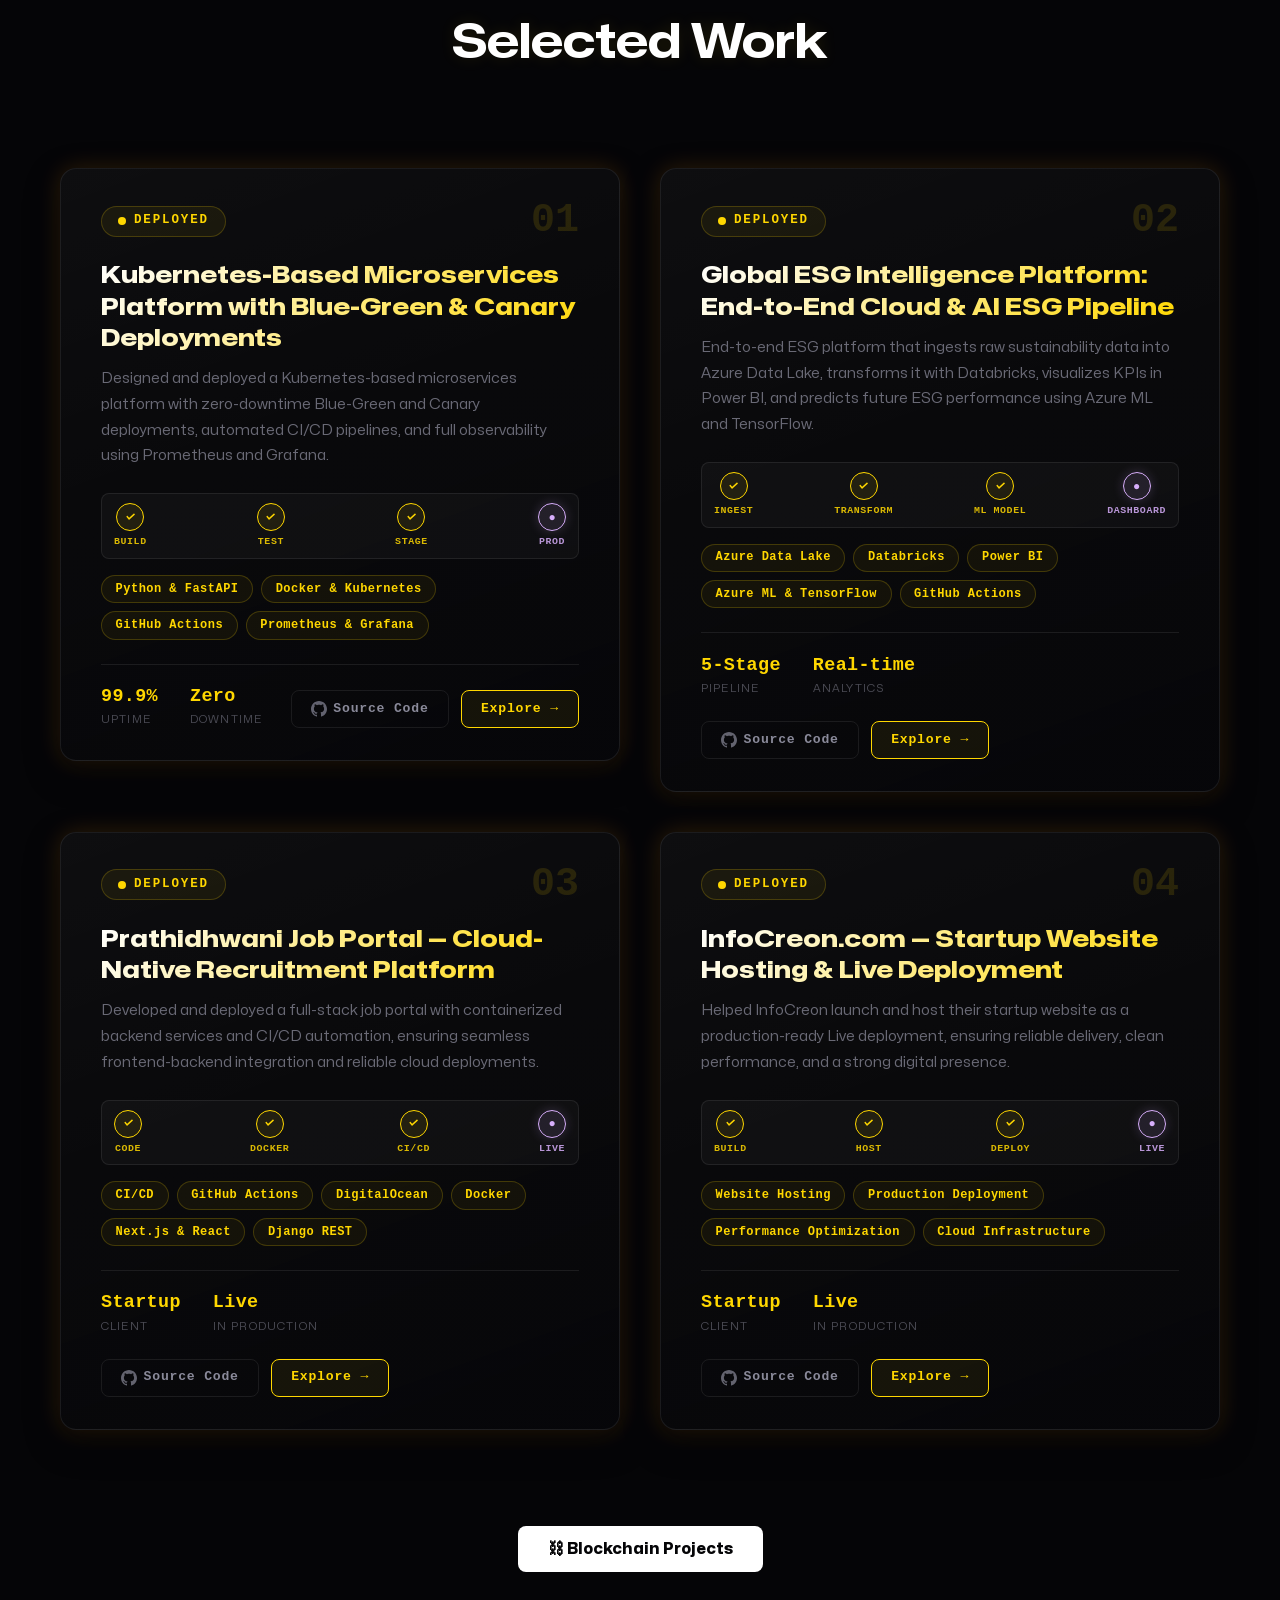
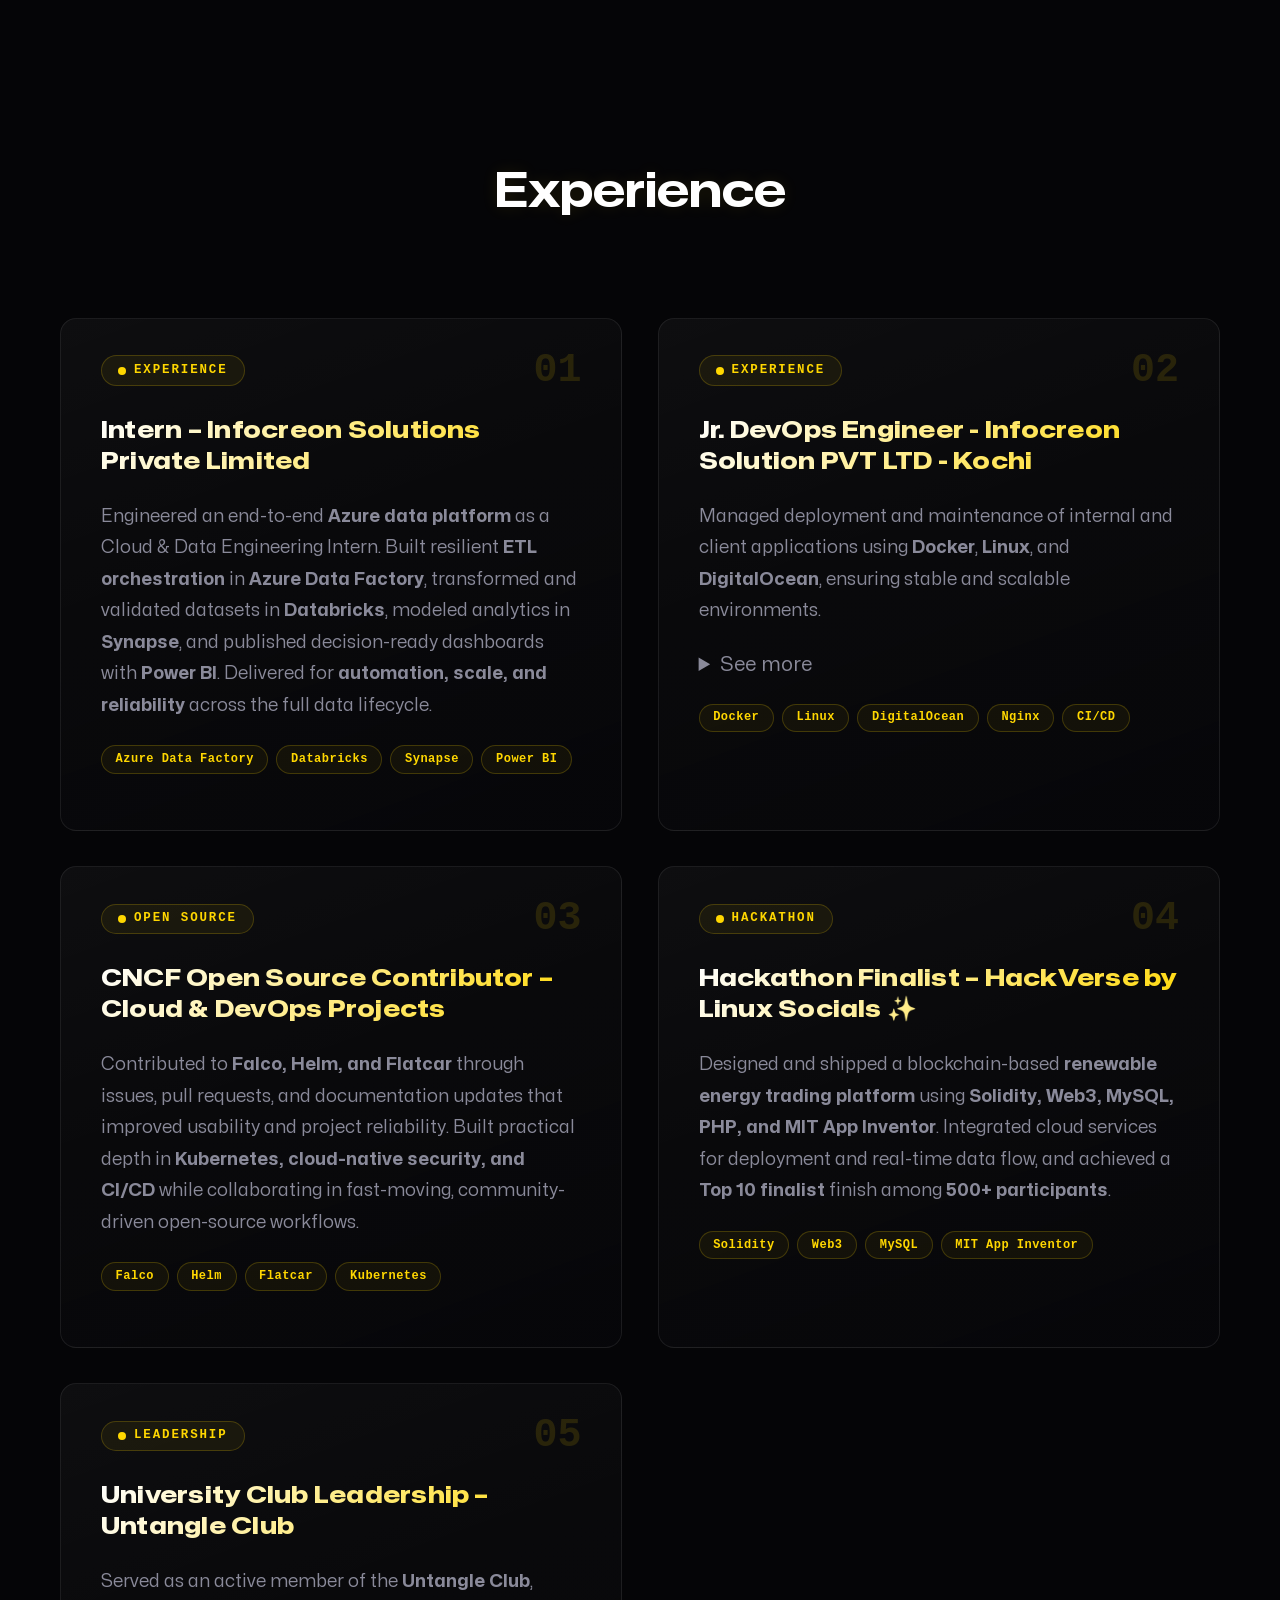
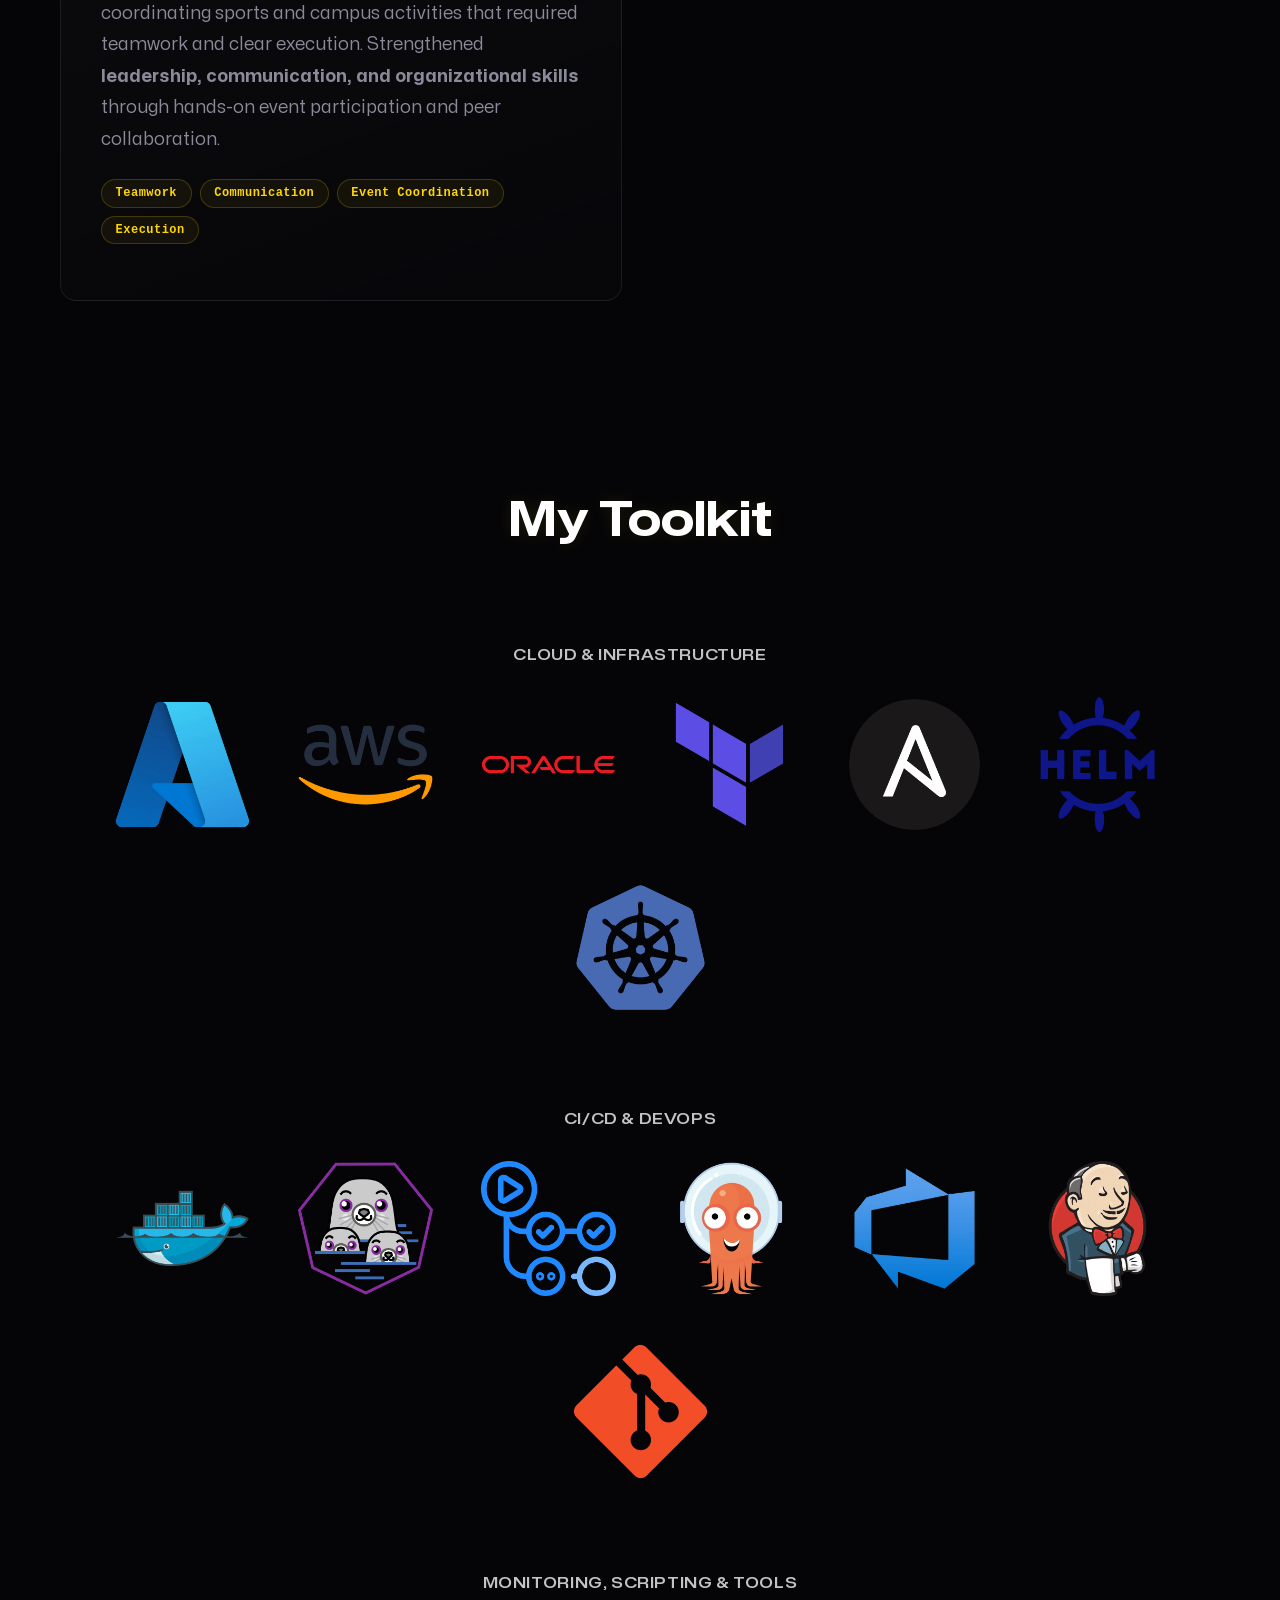
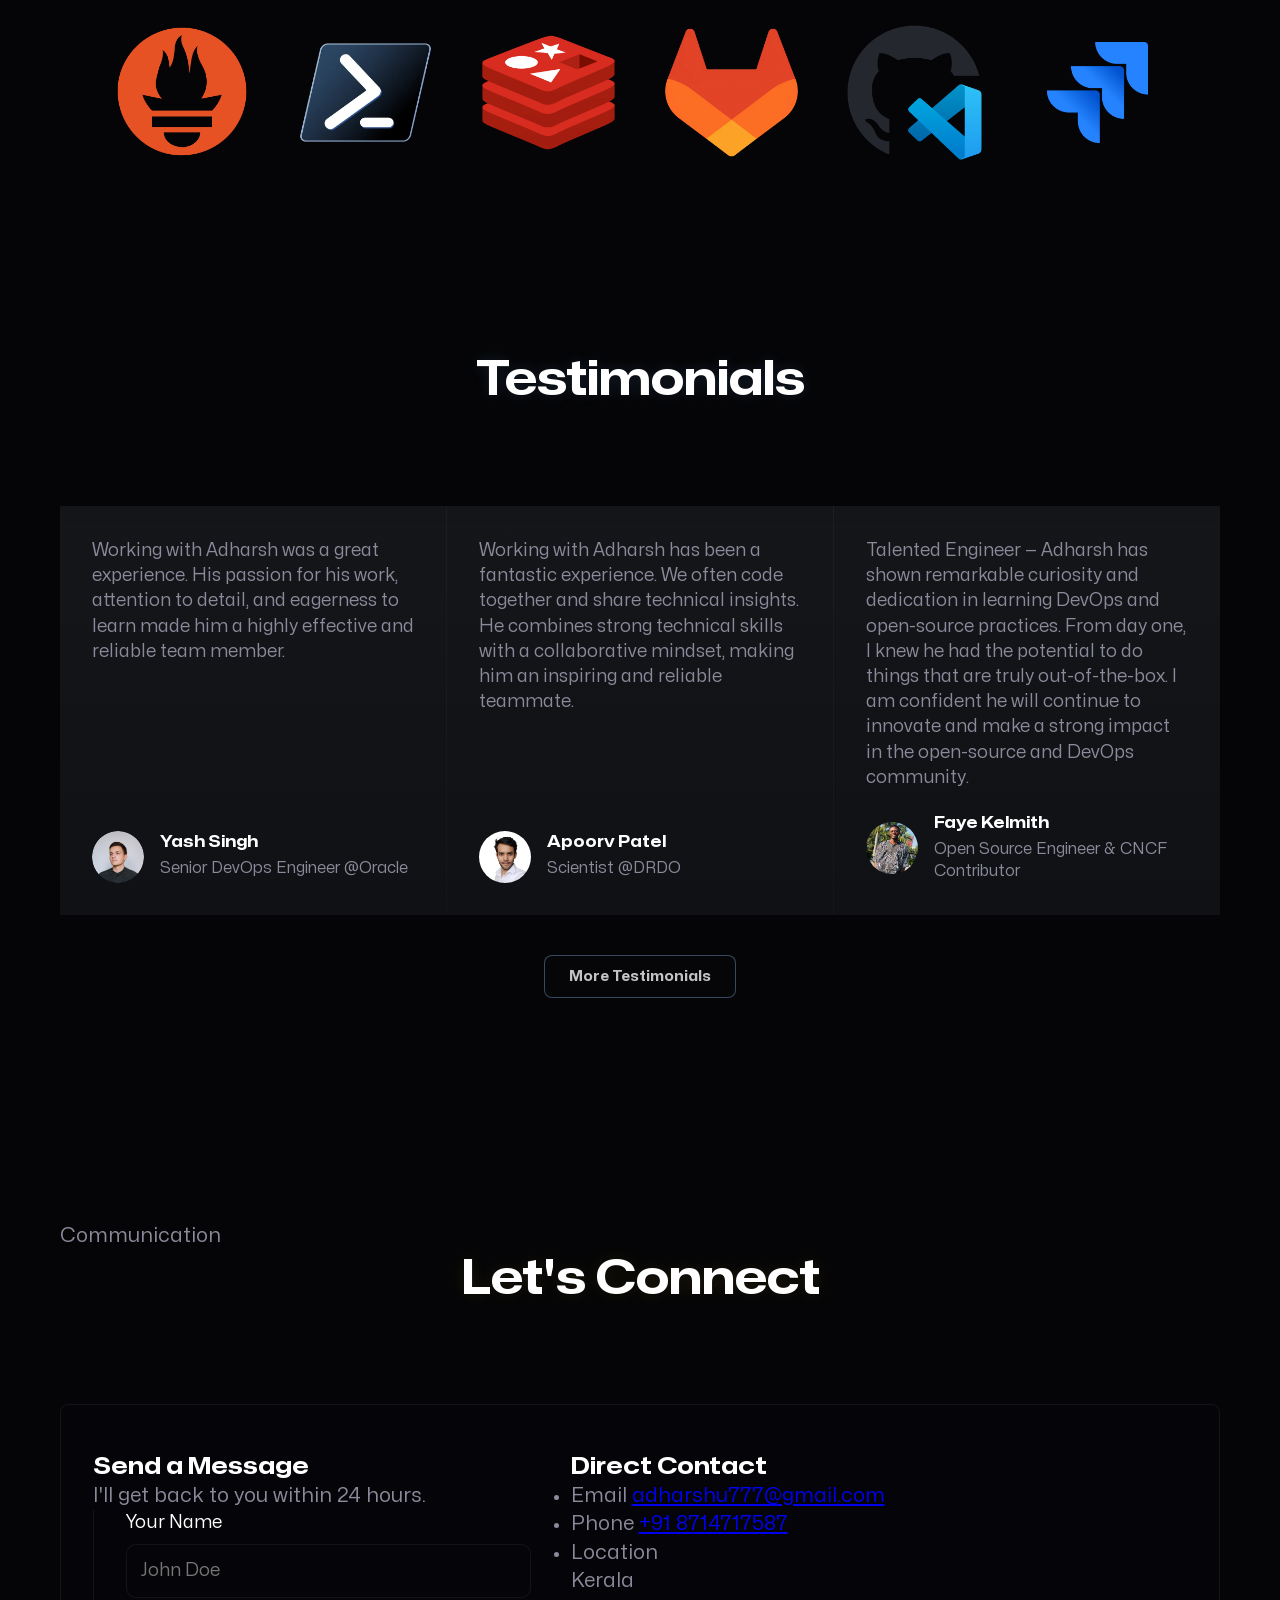
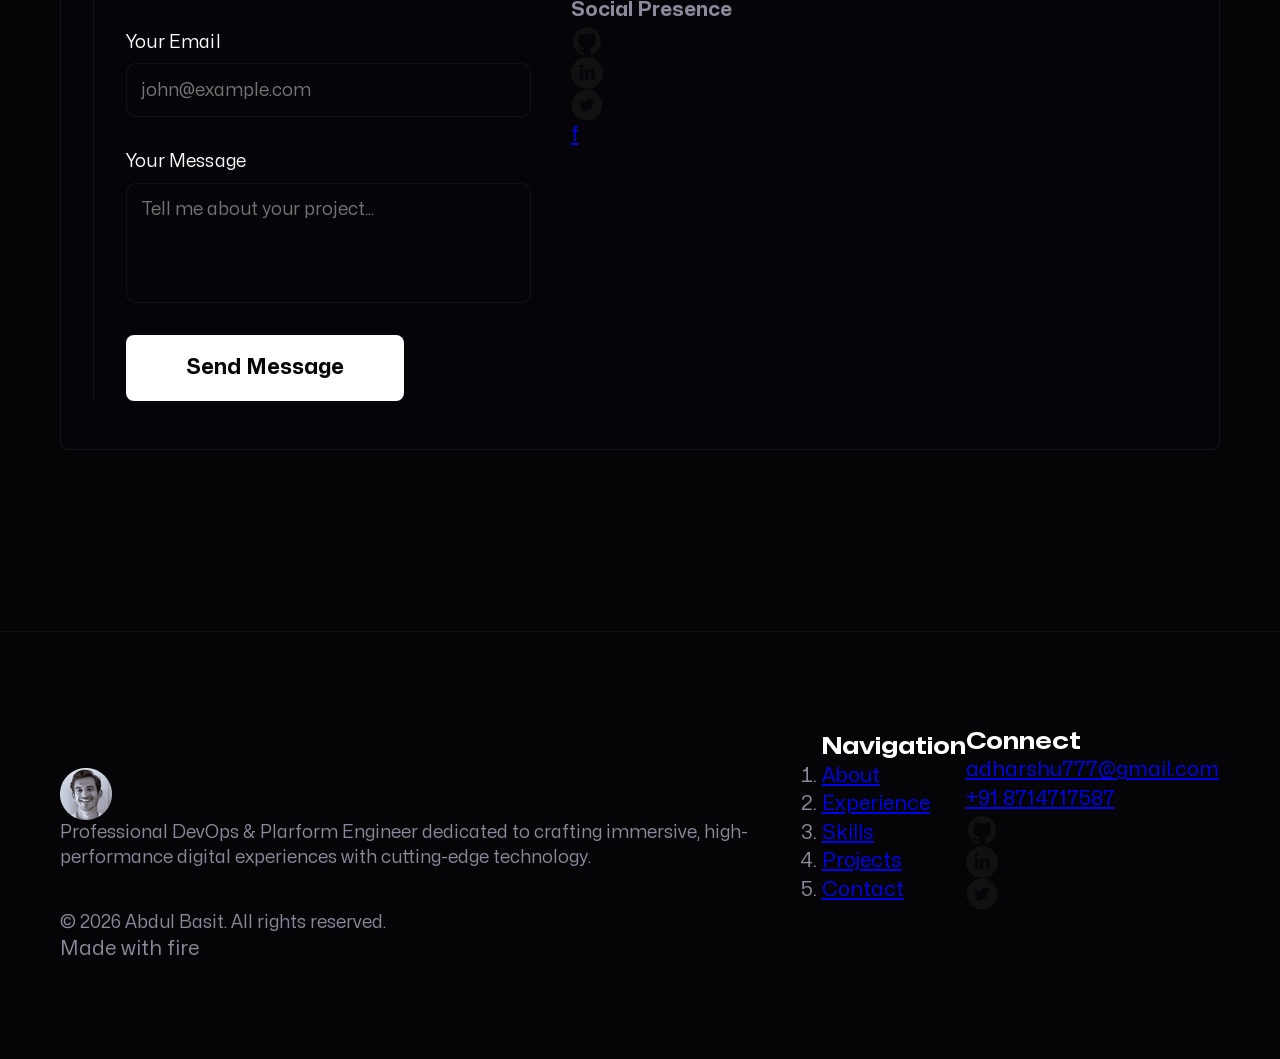
==== commit fd51c482: "added index" ====
--- a/index.html
+++ b/index.html
@@ -562,23 +562,25 @@
                   <div class="experience-top">
                     <div class="experience-status">
                       <span class="experience-status-dot"></span>
-                      <span class="experience-status-text">OPEN SOURCE</span>
+                      <span class="experience-status-text">EXPERIENCE</span>
                     </div>
                     <span class="experience-index">02</span>
                   </div>
-                  <h3 class="h4">CNCF Open Source Contributor – Cloud &amp; DevOps Projects</h3>
+                  <h3 class="h4">Jr. DevOps Engineer - Infocreon Solution PVT LTD - Kochi</h3>
                   <p class="article-text">
-                    Contributed to <strong>Falco, Helm, and Flatcar</strong> through issues, pull requests,
-                    and documentation updates that improved usability and project reliability.
-                    Built practical depth in <strong>Kubernetes, cloud-native security, and CI/CD</strong>
-                    while collaborating in fast-moving, community-driven open-source workflows.
-
+                    Managed deployment and maintenance of internal and client applications using <strong>Docker</strong>, <strong>Linux</strong>, and <strong>DigitalOcean</strong>, ensuring stable and scalable environments.
+                    <details class="experience-more">
+                      <summary>See more</summary>
+                      Debugged production issues, configured <strong>Nginx</strong>, and optimized <strong>CI/CD</strong> workflows for smoother backend-frontend integration and faster delivery.
+                      <strong>November 2025 - Present</strong>.
+                    </details>
                   </p>
                   <div class="experience-tags">
-                    <span class="experience-tag">Falco</span>
-                    <span class="experience-tag">Helm</span>
-                    <span class="experience-tag">Flatcar</span>
-                    <span class="experience-tag">Kubernetes</span>
+                    <span class="experience-tag">Docker</span>
+                    <span class="experience-tag">Linux</span>
+                    <span class="experience-tag">DigitalOcean</span>
+                    <span class="experience-tag">Nginx</span>
+                    <span class="experience-tag">CI/CD</span>
                   </div>
                 </div>
                 <div class="article-info">
@@ -599,9 +601,47 @@
                   <div class="experience-top">
                     <div class="experience-status">
                       <span class="experience-status-dot"></span>
+                      <span class="experience-status-text">OPEN SOURCE</span>
+                    </div>
+                    <span class="experience-index">03</span>
+                  </div>
+                  <h3 class="h4">CNCF Open Source Contributor – Cloud &amp; DevOps Projects</h3>
+                  <p class="article-text">
+                    Contributed to <strong>Falco, Helm, and Flatcar</strong> through issues, pull requests,
+                    and documentation updates that improved usability and project reliability.
+                    Built practical depth in <strong>Kubernetes, cloud-native security, and CI/CD</strong>
+                    while collaborating in fast-moving, community-driven open-source workflows.
+
+                  </p>
+                  <div class="experience-tags">
+                    <span class="experience-tag">Falco</span>
+                    <span class="experience-tag">Helm</span>
+                    <span class="experience-tag">Flatcar</span>
+                    <span class="experience-tag">Kubernetes</span>
+                  </div>
+                </div>
+                <div class="article-info">
+                 
+                  <span class="reaction-count">
+                    <!-- <img
+                      src="./assets/images/heart-outline.svg"
+                      alt="heart"
+                      loading="lazy"
+                    />
+                    177 -->
+                  </span>
+                </div>
+              </div>
+            </article>
+            <article class="article-box">
+              <div class="article-textbox">
+                <div>
+                  <div class="experience-top">
+                    <div class="experience-status">
+                      <span class="experience-status-dot"></span>
                       <span class="experience-status-text">HACKATHON</span>
                     </div>
-                    <span class="experience-index">03</span>
+                    <span class="experience-index">04</span>
                   </div>
                   <h3 class="h4">
                     Hackathon Finalist – HackVerse by Linux Socials ✨
@@ -620,14 +660,13 @@
                   </div>
                 </div>
                 <div class="article-info">
-                 
                   <span class="reaction-count">
                     <!-- <img
+                      loading="lazy"
                       src="./assets/images/heart-outline.svg"
                       alt="heart"
-                      loading="lazy"
                     />
-                    177 -->
+                    350 -->
                   </span>
                 </div>
               </div>
@@ -640,7 +679,7 @@
                       <span class="experience-status-dot"></span>
                       <span class="experience-status-text">LEADERSHIP</span>
                     </div>
-                    <span class="experience-index">04</span>
+                    <span class="experience-index">05</span>
                   </div>
                   <h3 class="h4">University Club Leadership – Untangle Club</h3>
                   <div class="article-text">
@@ -658,12 +697,6 @@
                 </div>
                 <div class="article-info">
                   <span class="reaction-count">
-                    <!-- <img
-                      loading="lazy"
-                      src="./assets/images/heart-outline.svg"
-                      alt="heart"
-                    />
-                    350 -->
                   </span>
                 </div>
               </div>
@@ -857,39 +890,65 @@
 
       <section class="contact">
         <div class="container">
-          <h2 class="h2 section-title-glow" id="contact">Let's Connect</h2>
+          <p class="contact-eyebrow">Communication</p>
+          <h2 class="h2" id="contact">Let's Connect</h2>
+          <p class="contact-intro">
+          </p>
           <div class="contact-content contact-simple">
-            <div class="contact-copy">
-              <strong class="hire-alert">Available for hire</strong>
-              <p class="contact-text">
-                I design and automate reliable cloud infrastructure, build CI/CD pipelines, and streamline delivery with a strong focus on security and performance.
-              </p>
-              <p class="contact-text">
-                Active CNCF contributor across Flatcar, Helm, and Falco.
-              </p>
-              <p class="contact-email-wrap">
-                <a href="https://mail.google.com/mail/?view=cm&fs=1&to=adharshu777@gmail.com&su=Inquiry" target="_blank" rel="noopener" class="contact-email-link">
-                  <span aria-hidden="true">✉</span>
-                  Email directly: adharshu777@gmail.com
+            <div class="contact-form-card">
+              <h3 class="contact-block-title">Send a Message</h3>
+              <p class="contact-block-subtitle">I'll get back to you within 24 hours.</p>
+
+              <form action="#" class="contact-form" netlify>
+                <div class="form-field">
+                  <label for="name">Your Name</label>
+                  <input type="text" name="name" id="name" placeholder="John Doe" required />
+                </div>
+                <div class="form-field">
+                  <label for="email">Your Email</label>
+                  <input type="email" name="email" id="email" placeholder="john@example.com" required inputmode="email" />
+                </div>
+                <div class="form-field">
+                  <label for="message">Your Message</label>
+                  <textarea name="message" id="message" placeholder="Tell me about your project..." required></textarea>
+                </div>
+                <button type="submit" class="btn btn-cta">Send Message</button>
+              </form>
+            </div>
+
+            <aside class="direct-contact-card">
+              <h3 class="contact-block-title">Direct Contact</h3>
+              <ul class="direct-contact-list">
+                <li class="direct-item">
+                  <span>Email</span>
+                  <a href="mailto:adharshu777@gmail.com">adharshu777@gmail.com</a>
+                </li>
+                <li class="direct-item">
+                  <span>Phone</span>
+                  <a href="tel:+918714717587">+91 8714717587</a>
+                </li>
+                <li class="direct-item">
+                  <span>Location</span>
+                  <p>Kerala</p>
+                </li>
+              </ul>
+
+              <h4 class="social-title">Social Presence</h4>
+              <div class="social-presence">
+                <a title="GitHub" href="https://github.com" target="_blank" rel="noopener" aria-label="GitHub">
+                  <img loading="lazy" src="assets/images/social-links/github.svg" alt="GitHub" />
                 </a>
-              </p>
-            </div>
-
-            <form action="#" class="contact-form" netlify>
-              <div class="form-field">
-                <label for="name">Name</label>
-                <input type="text" name="name" id="name" required />
+                <a title="LinkedIn" href="https://linkedin.com" target="_blank" rel="noopener" aria-label="LinkedIn">
+                  <img loading="lazy" src="assets/images/social-links/linkedin.svg" alt="LinkedIn" />
+                </a>
+                <a title="Twitter" href="https://x.com" target="_blank" rel="noopener" aria-label="Twitter">
+                  <img loading="lazy" src="assets/images/social-links/twitter.svg" alt="Twitter" />
+                </a>
+                <a title="Facebook" href="https://facebook.com" target="_blank" rel="noopener" aria-label="Facebook">
+                  <span class="social-char" aria-hidden="true">f</span>
+                </a>
               </div>
-              <div class="form-field">
-                <label for="email">Email</label>
-                <input type="email" name="email" id="email" required inputmode="email" />
-              </div>
-              <div class="form-field">
-                <label for="message">Message</label>
-                <textarea name="message" id="message" required></textarea>
-              </div>
-              <button type="submit" class="btn btn-cta">Send</button>
-            </form>
+            </aside>
           </div>
         </div>
       </section>
@@ -897,51 +956,46 @@
 
     <footer class="footer">
       <div class="container">
-        <div class="footer-content">
-          <!-- Update href and src attributes -->
-          <nav>
-            <ol class="footer-links">
-              <li class="footer-link">
-                <a title="GitHub" href="https://github.com/adharsh277" target="_blank" rel="noopener"
-                  ><img
-                    loading="lazy"
-                    src="assets/images/social-links/github.svg"
-                    alt="GitHub"
-                /></a>
-              </li>
-              <li class="footer-link">
-                <a title="Letterboxd" href="https://letterboxd.com/adharshunni0007/" target="_blank" rel="noopener"
-                  ><img
-                    loading="lazy"
-                    src="assets/images/social-links/codepen.svg"
-                    alt="Codepen"
-                /></a>
-              </li>
-              <li class="footer-link">
-                <a title="Linkedin" href="https://www.linkedin.com/in/adharsh277/" target="_blank" rel="noopener"
-                  ><img
-                    loading="lazy"
-                    src="assets/images/social-links/linkedin.svg"
-                    alt="Linkedin"
-                /></a>
-              </li>
-              <li class="footer-link">
-                <a title="Twitter" href="https://x.com/itsAdharsh" target="_blank" rel="noopener"
-                  ><img
-                    loading="lazy"
-                    src="assets/images/social-links/twitter.svg"
-                    alt="Twitter"
-                /></a>
-              </li>
+        <div class="footer-content footer-grid">
+          <div class="footer-brand">
+            <img loading="lazy" src="assets/images/favicons.png" alt="Abdul Basit Logo" class="footer-logo" />
+            <p class="footer-text">
+              Professional DevOps & Plarform Engineer dedicated to crafting immersive, high-performance digital experiences with cutting-edge technology.
+            </p>
+          </div>
+
+          <div class="footer-nav-wrap">
+            <h3 class="footer-heading">Navigation</h3>
+            <ol class="footer-nav">
+              <li><a href="#">About</a></li>
+              <li><a href="#experience">Experience</a></li>
+              <li><a href="#skills">Skills</a></li>
+              <li><a href="#work">Projects</a></li>
+              <li><a href="#contact">Contact</a></li>
             </ol>
-          </nav>
-          <!-- <p class="footer-text">
-            &copy; <span>2024</span> - Template designed & developed by <a target="_blank" rel="noopener" href="https://github.com/devsyedmohsin">Syed Mohsin.</a>
-          </p> -->
-          <label class="theme-switch" for="theme-switch">
-            <span>Dark Theme</span>
-            <input type="checkbox" id="theme-switch" role="switch"/>
-          </label>
+          </div>
+
+          <div class="footer-connect">
+            <h3 class="footer-heading">Connect</h3>
+            <a href="mailto:adharshu777@gmail.com" class="footer-contact-link">adharshu777@gmail.com</a>
+            <a href="tel:+918714717587" class="footer-contact-link">+91 8714717587</a>
+            <div class="social-presence footer-social">
+              <a title="GitHub" href="https://github.com" target="_blank" rel="noopener" aria-label="GitHub">
+                <img loading="lazy" src="assets/images/social-links/github.svg" alt="GitHub" />
+              </a>
+              <a title="LinkedIn" href="https://linkedin.com" target="_blank" rel="noopener" aria-label="LinkedIn">
+                <img loading="lazy" src="assets/images/social-links/linkedin.svg" alt="LinkedIn" />
+              </a>
+              <a title="Twitter" href="https://x.com" target="_blank" rel="noopener" aria-label="Twitter">
+                <img loading="lazy" src="assets/images/social-links/twitter.svg" alt="Twitter" />
+              </a>
+            </div>
+          </div>
+        </div>
+
+        <div class="footer-bottom">
+          <p class="footer-text">&copy; <span>2026</span> Abdul Basit. All rights reserved.</p>
+          <p class="footer-made">Made with fire</p>
         </div>
       </div>
     </footer>
